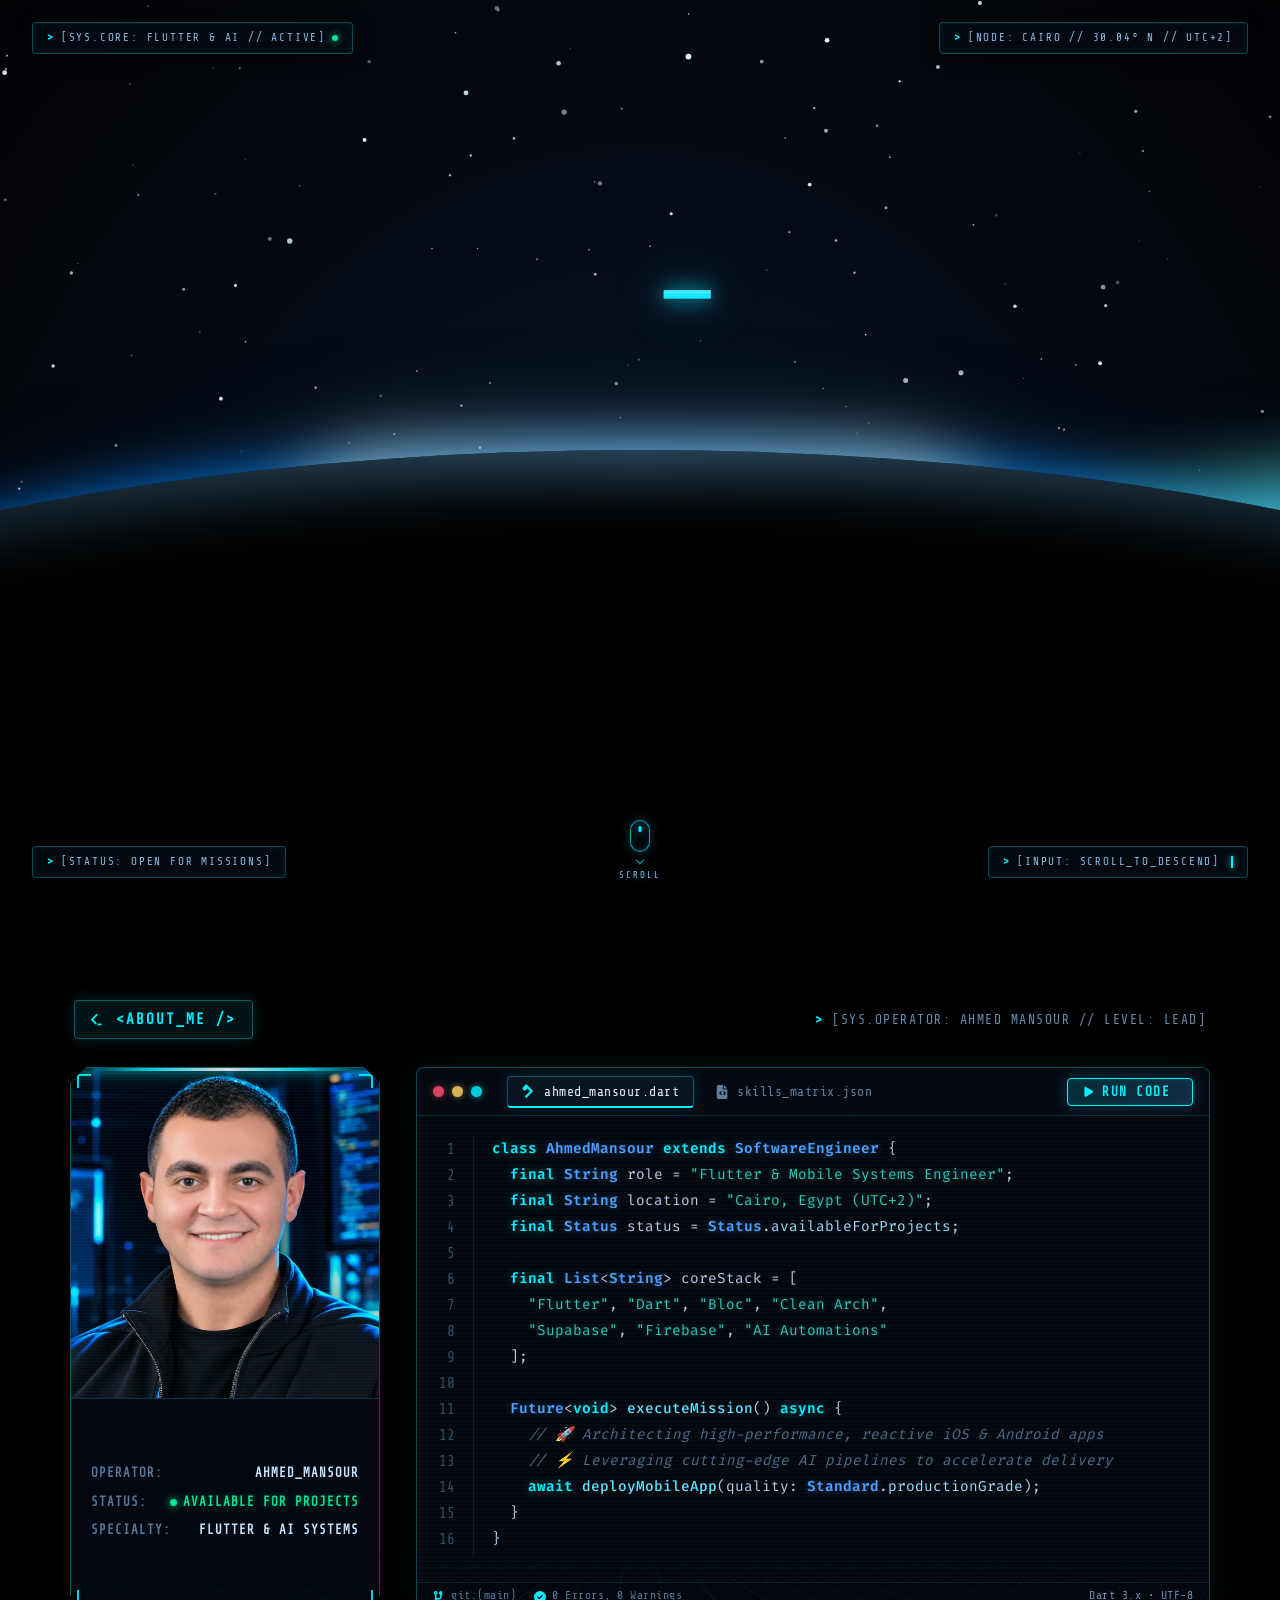
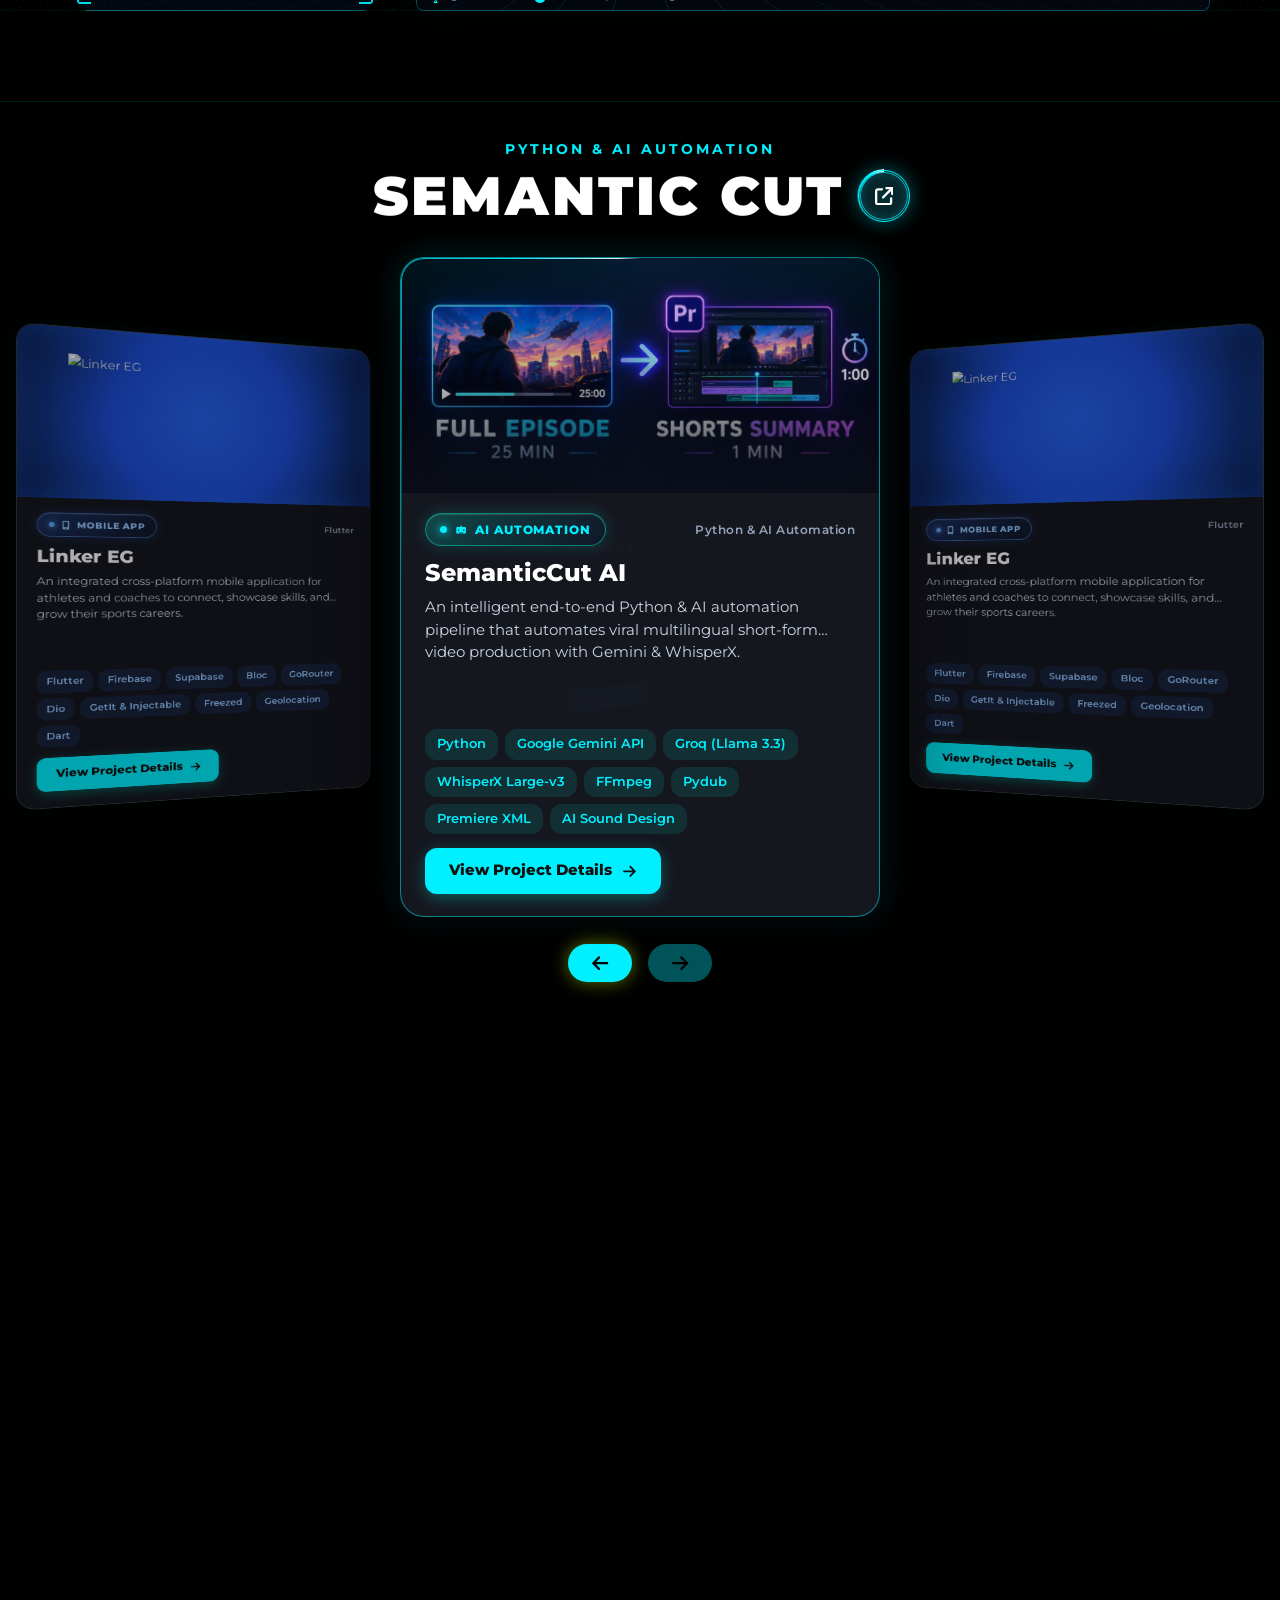
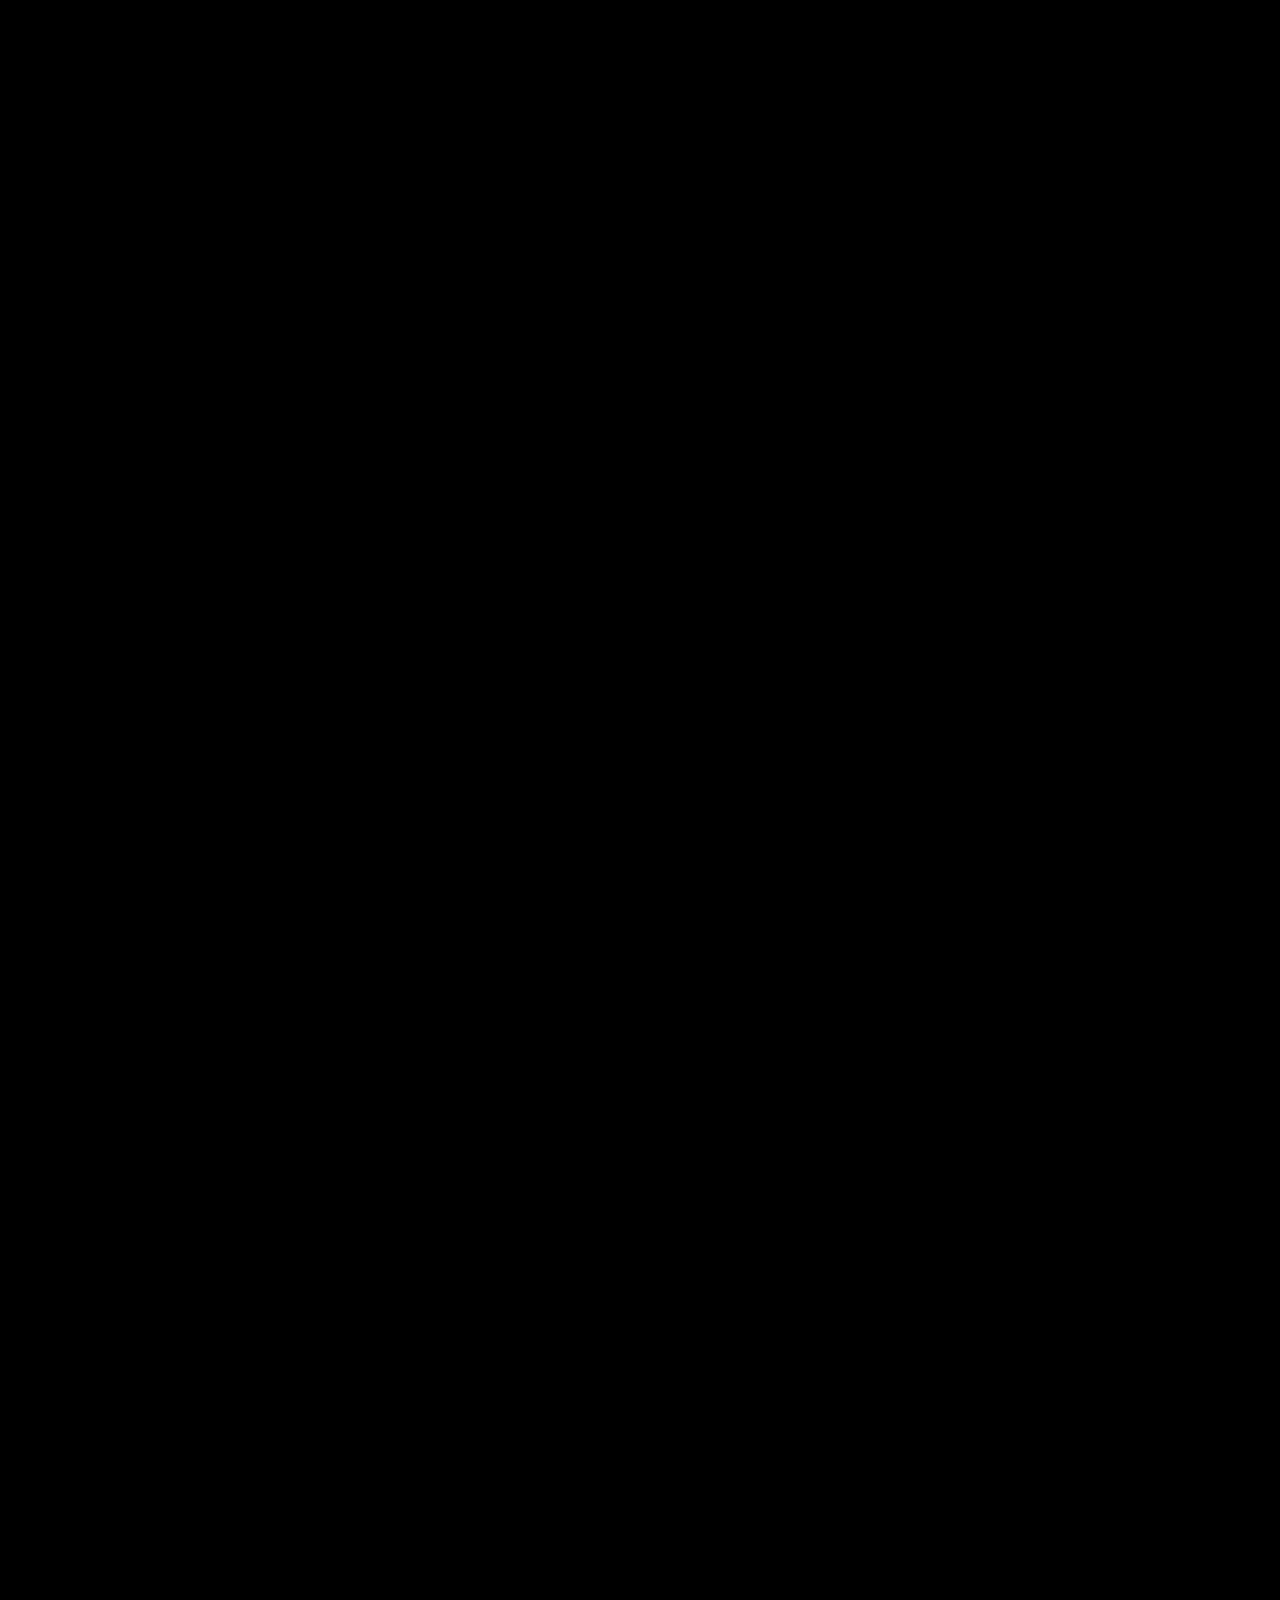
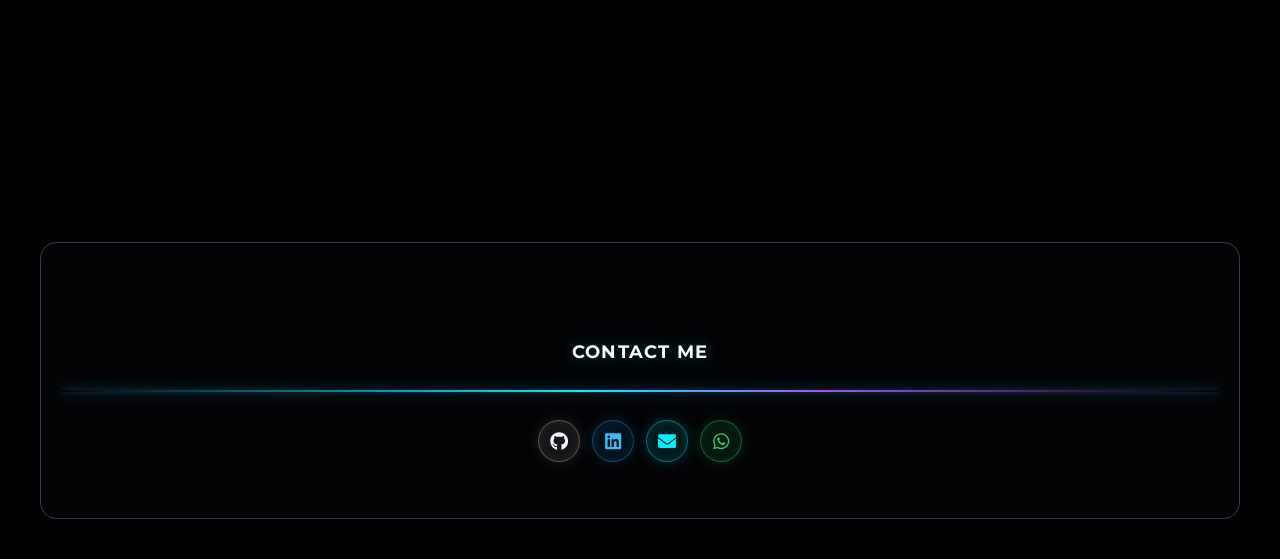
==== index.html @ 7875eb51 "feat: implement 3D cylinder GSAP carousel feature with controllers, use cases, and styles" ====
<!DOCTYPE html>
<html lang="en" dir="ltr">
  <head>
    <meta charset="UTF-8" />
    <meta name="viewport" content="width=device-width, initial-scale=1.0" />
    <title data-i18n-key="indexPage.pageTitle">
      Home | Ahmed Mansour - Flutter Developer Portfolio
    </title>
    <!-- Direct Core & Feature Stylesheets (Eliminates @import FOUC) -->
    <link rel="stylesheet" href="src/core/presentation/styles/variables.css" />
    <link rel="stylesheet" href="src/core/presentation/styles/base.css" />
    <link rel="stylesheet" href="src/core/presentation/components/appbar/appbar.css" />
    <link rel="stylesheet" href="src/core/presentation/components/language-switcher/language-switcher.css" />
    <link rel="stylesheet" href="src/core/presentation/components/footer/footer.css" />
    <link rel="stylesheet" href="src/features/home/presentation/styles/home-header.css" />
    <link rel="stylesheet" href="src/features/home/presentation/styles/carousel.css" />
    <link rel="stylesheet" href="style.css" />

    <link rel="preconnect" href="https://fonts.googleapis.com" />
    <link rel="preconnect" href="https://fonts.gstatic.com" crossorigin />
    <link
      href="https://fonts.googleapis.com/css2?family=Cairo:wght@300;400;600;700&family=Fira+Code:wght@400;600;700&family=Lato:wght@300;400;700&family=Montserrat:wght@300;400;600;700&family=Orbitron:wght@500;700;800;900&family=Share+Tech+Mono&display=swap"
      rel="stylesheet"
    />

    <!-- GSAP & ScrollTrigger -->
    <script src="https://cdnjs.cloudflare.com/ajax/libs/gsap/3.12.5/gsap.min.js" defer></script>
    <script src="https://cdnjs.cloudflare.com/ajax/libs/gsap/3.12.5/ScrollTrigger.min.js" defer></script>

    <!-- Initial Localization Dictionary (Synchronous) -->
    <script src="lang/en.js" id="lang-script"></script>

    <!-- Critical CSS Layout Guards (Prevents FOUC and CLS during initial load) -->
    <style>
      html {
        scroll-behavior: auto !important;
      }
      .cyber-preloader {
        position: fixed;
        inset: 0;
        width: 100vw;
        height: 100vh;
        z-index: 999999;
        background: #020408;
      }
      #home-page .appbar.appbar-hero-hidden {
        transform: translate(-50%, -110px) !important;
        opacity: 0 !important;
        pointer-events: none !important;
      }
      #home-page .header-container {
        max-width: 100% !important;
        width: 100% !important;
        min-height: 100vh !important;
        height: 100vh !important;
        margin: 0 !important;
        padding: 0 !important;
      }
      #home-page #space-hero-stage {
        width: 100% !important;
        min-height: 100vh !important;
        height: 100vh !important;
      }
      #home-page .carousel-section {
        width: 100% !important;
        min-height: calc(100vh + 2400px) !important;
        height: calc(100vh + 2400px) !important;
      }
    </style>
  </head>

  <body id="home-page">
    <!-- Cyberpunk System Boot Preloader -->
    <div id="cyber-preloader" class="cyber-preloader" aria-hidden="true">
      <div class="preloader-content">
        <div class="preloader-header">
          <span class="preloader-tag">&gt; [SYS.BOOT // OPERATOR: AHMED_MANSOUR]</span>
          <span class="preloader-status" id="preloader-status">INITIALIZING</span>
        </div>
        
        <div class="preloader-progress-track">
          <div class="preloader-progress-bar" id="preloader-progress-bar">
            <span class="preloader-progress-glow"></span>
          </div>
        </div>

        <div class="preloader-footer">
          <span class="preloader-log" id="preloader-log">INITIALIZING QUANTUM PROTOCOLS...</span>
          <span class="preloader-counter" id="preloader-counter">000%</span>
        </div>
      </div>
      <div class="preloader-grid-bg"></div>
    </div>

    <!-- Global Sticky App Bar (Starts hidden on Hero) -->
    <header id="appbar-container" class="appbar appbar-hero-hidden">
      <div class="appbar-inner">
        <a href="index.html" class="appbar-brand" title="Home">
          <span class="hud-status-dot" aria-hidden="true"></span>
          <span class="brand-tag">&lt;</span><span class="brand-name">ahmedMansour</span><span class="brand-tag"> /&gt;</span>
        </a>
        <nav class="appbar-nav">
          <a href="#projects-carousel-section" class="appbar-link" data-i18n-key="common.navProjects">Projects</a>
        </nav>
        <div class="appbar-actions">
          <div class="language-switcher">
            <button id="lang-en-btn">English</button>
            <button id="lang-ar-btn">العربية</button>
          </div>
        </div>
      </div>
    </header>

    <div class="header-container" id="space-hero-pin-wrapper">
      <header class="portfolio-header">
        <div class="space-hero-stage" id="space-hero-stage">
          <canvas id="space-stars-canvas"></canvas>
          <div id="horizon">
            <div class="glow"></div>
          </div>
          <div id="earth"></div>

          <!-- Futuristic Spaceship Probe (Flies on scroll across curved horizon) -->
          <div id="space-vessel" class="space-vessel" aria-hidden="true">
            <svg class="spaceship-svg" viewBox="0 0 360 95" fill="none" xmlns="http://www.w3.org/2000/svg">
              <!-- Engine Exhaust Plasma Trail -->
              <defs>
                <linearGradient id="thrusterPlasma" x1="50" y1="47" x2="-90" y2="47" gradientUnits="userSpaceOnUse">
                  <stop stop-color="#00f0ff" stop-opacity="1"/>
                  <stop offset="0.25" stop-color="#0088ff" stop-opacity="0.85"/>
                  <stop offset="0.65" stop-color="#7000ff" stop-opacity="0.45"/>
                  <stop offset="1" stop-color="#000000" stop-opacity="0"/>
                </linearGradient>
                <linearGradient id="hullMetal" x1="40" y1="20" x2="340" y2="70" gradientUnits="userSpaceOnUse">
                  <stop stop-color="#0e1724"/>
                  <stop offset="0.5" stop-color="#182538"/>
                  <stop offset="1" stop-color="#0a1018"/>
                </linearGradient>
                <linearGradient id="wingGradient" x1="120" y1="0" x2="220" y2="95" gradientUnits="userSpaceOnUse">
                  <stop stop-color="#0a121d"/>
                  <stop offset="0.7" stop-color="#142132"/>
                  <stop offset="1" stop-color="#050a10"/>
                </linearGradient>
                <filter id="neonGlow" x="-20%" y="-20%" width="140%" height="140%">
                  <feGaussianBlur stdDeviation="3" result="blur"/>
                  <feComposite in="SourceGraphic" in2="blur" operator="over"/>
                </filter>
              </defs>

              <!-- Dual Plasma Ion Exhaust Beams -->
              <path d="M48 38 L -85 38" stroke="url(#thrusterPlasma)" stroke-width="6" stroke-linecap="round"/>
              <path d="M48 56 L -85 56" stroke="url(#thrusterPlasma)" stroke-width="6" stroke-linecap="round"/>
              <path d="M48 47 L -50 47" stroke="#00f0ff" stroke-width="2.5" stroke-linecap="round" opacity="0.9"/>

              <!-- Upper Swept Wing & Fin -->
              <polygon points="190,32 150,4 100,10 125,35" fill="url(#wingGradient)" stroke="#00d4ff" stroke-width="1.5"/>
              <line x1="150" y1="4" x2="100" y2="10" stroke="#00f0ff" stroke-width="2" filter="url(#neonGlow)"/>
              <circle cx="150" cy="4" r="2.5" fill="#00f0ff"/>

              <!-- Lower Swept Wing & Fin -->
              <polygon points="190,62 150,90 100,84 125,59" fill="url(#wingGradient)" stroke="#00d4ff" stroke-width="1.5"/>
              <line x1="150" y1="90" x2="100" y2="84" stroke="#00f0ff" stroke-width="2" filter="url(#neonGlow)"/>
              <circle cx="150" cy="90" r="2.5" fill="#00f0ff"/>

              <!-- Main Aerodynamic Fuselage -->
              <polygon points="340,47 250,23 90,28 45,36 35,47 45,58 90,66 250,71" fill="url(#hullMetal)" stroke="#4da2ff" stroke-width="2"/>

              <!-- Cyber Armor Facets & Surface Plating -->
              <polygon points="275,47 230,30 160,33 190,47" fill="#1b2a3f" stroke="#00e5ff" stroke-width="1" opacity="0.75"/>
              <polygon points="275,47 230,64 160,61 190,47" fill="#1b2a3f" stroke="#00e5ff" stroke-width="1" opacity="0.75"/>

              <!-- Sleek Cockpit Canopy (Cyan Glass) -->
              <polygon points="295,47 245,36 185,38 215,47 185,56 245,58" fill="#00e5ff" fill-opacity="0.35" stroke="#00f0ff" stroke-width="1.8" filter="url(#neonGlow)"/>
              <line x1="245" y1="36" x2="215" y2="47" stroke="#ffffff" stroke-width="1" opacity="0.8"/>

              <!-- Cyber Tech Panel Neon Gridlines -->
              <line x1="180" y1="47" x2="65" y2="47" stroke="#00f0ff" stroke-width="1.5" stroke-dasharray="6 3"/>
              <line x1="150" y1="37" x2="90" y2="37" stroke="#4da2ff" stroke-width="1" stroke-dasharray="4 2"/>
              <line x1="150" y1="57" x2="90" y2="57" stroke="#4da2ff" stroke-width="1" stroke-dasharray="4 2"/>

              <!-- Twin Heavy Plasma Thruster Nozzles -->
              <rect x="36" y="32" width="14" height="12" rx="2" fill="#0b131e" stroke="#00e5ff" stroke-width="1.5"/>
              <ellipse cx="48" cy="38" rx="4" ry="5.5" fill="#00f0ff"/>
              <rect x="36" y="50" width="14" height="12" rx="2" fill="#0b131e" stroke="#00e5ff" stroke-width="1.5"/>
              <ellipse cx="48" cy="56" rx="4" ry="5.5" fill="#00f0ff"/>
            </svg>
          </div>

          <!-- Cyber Code Cursor Title (Scroll-Scrubbed) -->
          <div id="title" class="gravity-title">
            <div class="console-container" id="console-box">
              <span id="text" class="cyber-console-text"></span>
              <div class="console-underscore" id="console">&#95;</div>
            </div>
          </div>

          <!-- Sequential Scroll-Triggered Subtitle -->
          <div id="subtitle" class="gravity-subtitle">
            <span class="sub-word sub-software">SOFTWARE</span>
            <span class="sub-word sub-engineer">ENGINEER</span>
            <span class="sub-word sub-tag">[ FLUTTER & AI ]</span>
          </div>

          <!-- Futuristic Cyberpunk HUD Telemetry Terminal Modules -->
          <div class="hud-telemetry hud-tl">
            <span class="hud-bracket">&gt;</span> [SYS.CORE: FLUTTER &amp; AI // ACTIVE] <span class="cyber-pulse-dot" title="Core Active"></span>
          </div>
          <div class="hud-telemetry hud-tr">
            <span class="hud-bracket">&gt;</span> [NODE: CAIRO // 30.04° N // UTC+2]
          </div>
          <div class="hud-telemetry hud-bl">
            <span class="hud-bracket">&gt;</span> [STATUS: OPEN FOR MISSIONS]
          </div>
          <div class="hud-telemetry hud-br">
            <span class="hud-bracket">&gt;</span> [INPUT: SCROLL_TO_DESCEND] <span class="cyber-cursor"></span>
          </div>

          <!-- Futuristic Animated Cyber Mouse Scroll Indicator -->
          <div class="cyber-scroll-indicator" id="cyber-scroll-indicator" role="button" aria-label="Scroll to descend">
            <div class="mouse-icon">
              <div class="mouse-wheel"></div>
            </div>
            <div class="scroll-chevrons">
              <span class="chevron-down"></span>
            </div>
            <span class="scroll-text">SCROLL</span>
          </div>
        </div>
      </header>
    </div>

    <!-- 2. Cyberpunk Code IDE & Biometric Hologram Avatar Section -->
    <section class="about-me-section" id="about-section">
      <div class="cyber-about-wrapper">
        <!-- 3D Perspective Retro Grid Floor -->
        <div class="cyber-grid-floor" aria-hidden="true"></div>

        <!-- Section Header HUD -->
        <div class="cyber-section-header">
          <div class="cyber-tag-badge">
            <svg class="app-icon" viewBox="0 0 512 512" fill="currentColor" aria-hidden="true"><path d="M9.4 233.4c-12.5 12.5-12.5 32.8 0 45.3l160 160c12.5 12.5 32.8 12.5 45.3 0s12.5-32.8 0-45.3L77.3 256 214.6 118.6c12.5-12.5 12.5-32.8 0-45.3s-32.8-12.5-45.3 0l-160 160zm352 182.6c0 17.7-14.3 32-32 32H192c-17.7 0-32-14.3-32-32s14.3-32 32-32h137.4c17.7 0 32 14.3 32 32z"/></svg>
            <span>&lt;ABOUT_ME /&gt;</span>
          </div>
          <div class="cyber-header-telemetry">
            <span class="hud-bracket">&gt;</span> [SYS.OPERATOR: AHMED MANSOUR // LEVEL: LEAD]
          </div>
        </div>

        <!-- Main Cyber Dual Grid -->
        <div class="cyber-about-grid">
          
          <!-- 1. Left: Biometric Hologram ID Card -->
          <div class="biometric-card-wrapper">
            <div class="biometric-card">
              <!-- Corner HUD Brackets -->
              <div class="hud-corner hud-corner-tl"></div>
              <div class="hud-corner hud-corner-tr"></div>
              <div class="hud-corner hud-corner-bl"></div>
              <div class="hud-corner hud-corner-br"></div>

              <!-- Animated Laser Scanline Beam -->
              <div class="bio-scanline-beam"></div>

              <!-- 3D Parallax Image Frame -->
              <div class="bio-img-container" id="bio-parallax-container">
                <!-- Layer 1: Background Cyber Station -->
                <img src="assets/images/profile-cyber-bg.webp" alt="Cyber Station Background" class="bio-layer bio-layer-bg" id="bio-layer-bg" />
                <!-- Layer 2: Foreground Person Cutout -->
                <img src="assets/images/profile-cyber-person.webp" alt="Ahmed Mansour - Lead Flutter Engineer" class="bio-layer bio-layer-person" id="bio-layer-person" />
                <div class="bio-grid-overlay"></div>
              </div>

              <!-- Biometric Telemetry Meta Footer -->
              <div class="bio-meta-footer">
                <div class="bio-id-row">
                  <span class="bio-label">OPERATOR:</span>
                  <span class="bio-val">AHMED_MANSOUR</span>
                </div>
                <div class="bio-id-row">
                  <span class="bio-label">STATUS:</span>
                  <span class="bio-val bio-status-active">
                    <span class="bio-pulse-dot"></span> AVAILABLE FOR PROJECTS
                  </span>
                </div>
                <div class="bio-id-row">
                  <span class="bio-label">SPECIALTY:</span>
                  <span class="bio-val">FLUTTER &amp; AI SYSTEMS</span>
                </div>
              </div>
            </div>
          </div>

          <!-- 2. Right: Cyberpunk Code IDE Window -->
          <div class="cyber-ide-container">
            <!-- IDE Window Header -->
            <div class="ide-window-header">
              <div class="ide-dots">
                <span class="dot dot-close" title="Close"></span>
                <span class="dot dot-min" title="Minimize"></span>
                <span class="dot dot-max" title="Maximize"></span>
              </div>

              <!-- File Tabs -->
              <div class="ide-tabs">
                <button class="ide-tab active" data-tab="dart" id="tab-dart" type="button">
                  <svg class="app-icon ide-tab-icon" viewBox="0 0 512 512" fill="currentColor" aria-hidden="true"><path d="M410.5 256.7L254.8 412.4l-57.8-57.8 97.9-97.9-97.9-97.9 57.8-57.8L410.5 256.7zM254.8 101L156.9 3.1 3.1 156.9l97.9 97.9L254.8 101zM156.9 508.9l97.9-97.9-57.8-57.8-97.9 97.9 57.8 57.8z"/></svg>
                  <span>ahmed_mansour.dart</span>
                </button>
                <button class="ide-tab" data-tab="json" id="tab-json" type="button">
                  <svg class="app-icon ide-tab-icon" viewBox="0 0 384 512" fill="currentColor" aria-hidden="true"><path d="M0 64C0 28.7 28.7 0 64 0H224V128c0 17.7 14.3 32 32 32H384V448c0 35.3-28.7 64-64 64H64c-35.3 0-64-28.7-64-64V64zm384 64H256V0L384 128zM175 231c-9.4-9.4-24.6-9.4-33.9 0l-48 48c-9.4 9.4-9.4 24.6 0 33.9l48 48c9.4 9.4 24.6 9.4 33.9 0s9.4-24.6 0-33.9L141.9 296l33.1-33.1c9.4-9.4 9.4-24.6 0-33.9zm66 0c-9.4 9.4-9.4 24.6 0 33.9l33.1 33.1-33.1 33.1c-9.4 9.4-9.4 24.6 0 33.9s24.6 9.4 33.9 0l48-48c9.4-9.4 9.4-24.6 0-33.9l-48-48c-9.4-9.4-24.6-9.4-33.9 0z"/></svg>
                  <span>skills_matrix.json</span>
                </button>
              </div>

              <!-- Run Code Action Button -->
              <div class="ide-actions">
                <button class="ide-run-btn" id="ide-run-btn" type="button" title="Execute Code">
                  <svg class="app-icon" viewBox="0 0 384 512" fill="currentColor" aria-hidden="true"><path d="M73 39c-14.8-9.1-33.4-9.4-48.5-.9S0 62.6 0 80V432c0 17.4 9.4 33.4 24.5 41.9s33.7 8.1 48.5-.9L361 297c14.3-8.7 23-24.2 23-41s-8.7-32.2-23-41L73 39z"/></svg>
                  <span>RUN CODE</span>
                  <span class="run-glow"></span>
                </button>
              </div>
            </div>

            <!-- Code Editor Workspace -->
            <div class="ide-editor-body" id="ide-editor-body">
              <div class="ide-gutter" id="ide-gutter">
                <span>1</span><span>2</span><span>3</span><span>4</span><span>5</span>
                <span>6</span><span>7</span><span>8</span><span>9</span><span>10</span>
                <span>11</span><span>12</span><span>13</span><span>14</span><span>15</span><span>16</span>
              </div>
              <div class="ide-code-scroll">
                <!-- Pre code blocks for Dart & JSON tabs -->
                <pre class="ide-code-content active" id="code-dart"><code><span class="cm-kw">class</span> <span class="cm-cls">AhmedMansour</span> <span class="cm-kw">extends</span> <span class="cm-cls">SoftwareEngineer</span> {
  <span class="cm-kw">final</span> <span class="cm-cls">String</span> role = <span class="cm-str">"Flutter &amp; Mobile Systems Engineer"</span>;
  <span class="cm-kw">final</span> <span class="cm-cls">String</span> location = <span class="cm-str">"Cairo, Egypt (UTC+2)"</span>;
  <span class="cm-kw">final</span> <span class="cm-cls">Status</span> status = <span class="cm-cls">Status</span>.<span class="cm-prop">availableForProjects</span>;

  <span class="cm-kw">final</span> <span class="cm-cls">List</span>&lt;<span class="cm-cls">String</span>&gt; coreStack = [
    <span class="cm-str">"Flutter"</span>, <span class="cm-str">"Dart"</span>, <span class="cm-str">"Bloc"</span>, <span class="cm-str">"Clean Arch"</span>,
    <span class="cm-str">"Supabase"</span>, <span class="cm-str">"Firebase"</span>, <span class="cm-str">"AI Automations"</span>
  ];

  <span class="cm-cls">Future</span>&lt;<span class="cm-kw">void</span>&gt; <span class="cm-fn">executeMission</span>() <span class="cm-kw">async</span> {
    <span class="cm-cmt">// 🚀 Architecting high-performance, reactive iOS &amp; Android apps</span>
    <span class="cm-cmt">// ⚡ Leveraging cutting-edge AI pipelines to accelerate delivery</span>
    <span class="cm-kw">await</span> <span class="cm-fn">deployMobileApp</span>(quality: <span class="cm-cls">Standard</span>.<span class="cm-prop">productionGrade</span>);
  }
}</code></pre>

                <pre class="ide-code-content" id="code-json"><code>{
  <span class="cm-str">"engineer"</span>: <span class="cm-str">"Ahmed Mansour"</span>,
  <span class="cm-str">"role"</span>: <span class="cm-str">"Flutter &amp; Mobile Systems Engineer"</span>,
  <span class="cm-str">"technologies"</span>: {
    <span class="cm-str">"mobile"</span>: [<span class="cm-str">"Flutter"</span>, <span class="cm-str">"Dart SDK"</span>],
    <span class="cm-str">"architecture"</span>: [<span class="cm-str">"Clean Architecture"</span>, <span class="cm-str">"BLoC"</span>, <span class="cm-str">"Repository Pattern"</span>],
    <span class="cm-str">"cloud_backend"</span>: [<span class="cm-str">"Supabase"</span>, <span class="cm-str">"Firebase"</span>, <span class="cm-str">"REST APIs"</span>],
    <span class="cm-str">"ai_workflows"</span>: [<span class="cm-str">"Code Acceleration"</span>, <span class="cm-str">"Automations"</span>]
  },
  <span class="cm-str">"availability"</span>: <span class="cm-str">"Ready for mission deployment"</span>
}</code></pre>
              </div>
            </div>

            <!-- Interactive Terminal Drawer -->
            <div class="ide-terminal-drawer" id="ide-terminal-drawer">
              <div class="terminal-header">
                <div class="term-title">
                  <svg class="app-icon" viewBox="0 0 512 512" fill="currentColor" aria-hidden="true"><path d="M9.4 233.4c-12.5 12.5-12.5 32.8 0 45.3l160 160c12.5 12.5 32.8 12.5 45.3 0s12.5-32.8 0-45.3L77.3 256 214.6 118.6c12.5-12.5 12.5-32.8 0-45.3s-32.8-12.5-45.3 0l-160 160zm352 182.6c0 17.7-14.3 32-32 32H192c-17.7 0-32-14.3-32-32s14.3-32 32-32h137.4c17.7 0 32 14.3 32 32z"/></svg>
                  <span>DEBUG CONSOLE &bull; zsh / flutter</span>
                </div>
                <div class="term-status" id="term-status">[STANDBY]</div>
              </div>
              <div class="terminal-body" id="terminal-output">
                <div class="term-line prompt-line">$ flutter run -d production --profile</div>
                <div class="term-line dim-line">// Click [ ▶ RUN CODE ] to compile Ahmed's profile</div>
              </div>
            </div>

            <!-- IDE Status Bar -->
            <div class="ide-status-bar">
              <div class="status-item"><svg class="app-icon" viewBox="0 0 448 512" fill="currentColor" aria-hidden="true"><path d="M80 104a24 24 0 1 0 0-48 24 24 0 1 0 0 48zm80-24c0 32.8-19.7 61-48 73.3V264c0 17.7 14.3 32 32 32h96c17.7 0 32-14.3 32-32V153.3C243.7 141 224 112.8 224 80c0-44.2 35.8-80 80-80s80 35.8 80 80c0 32.8-19.7 61-48 73.3V264c0 53-43 96-96 96H144c-17.7 0-32 14.3-32 32v24.7c28.3 12.3 48 40.5 48 73.3c0 44.2-35.8 80-80 80s-80-35.8-80-80c0-32.8 19.7-61 48-73.3V153.3C19.7 141 0 112.8 0 80 0 35.8 35.8 0 80 0s80 35.8 80 80zm208 24a24 24 0 1 0 0-48 24 24 0 1 0 0 48zM80 456a24 24 0 1 0 0-48 24 24 0 1 0 0 48z"/></svg> <span>git:(main)</span></div>
              <div class="status-item"><svg class="app-icon" viewBox="0 0 512 512" fill="currentColor" aria-hidden="true"><path d="M256 512A256 256 0 1 0 256 0a256 256 0 1 0 0 512zM369 209L241 337c-9.4 9.4-24.6 9.4-33.9 0l-64-64c-9.4-9.4-9.4-24.6 0-33.9s24.6-9.4 33.9 0l47 47L335 175c9.4-9.4 24.6-9.4 33.9 0s9.4 24.6 0 33.9z"/></svg> <span>0 Errors, 0 Warnings</span></div>
              <div class="status-item status-right"><span id="ide-status-lang">Dart 3.x &bull; UTF-8</span></div>
            </div>
          </div>

        </div>
      </div>
    </section>

    <!-- 3D GSAP Cylinder Carousel Section (Wide 4-Item Ring & Locked Pin Scroll) -->
    <section class="carousel-section" id="projects-carousel-section" carousel="component">
      <div class="carousel-viewport">
        
        <!-- 1. Top Title Zone (Layer on TOP, synchronized with scroll) -->
        <div class="carousel-title-zone">
          <div class="carousel-title-track" id="carousel-title-track">
            <!-- 4 synchronized title items populated via JS -->
          </div>
        </div>

        <!-- 2. Center 3D Stage (Wide Circular Stage) -->
        <div class="carousel-scene">
          <div class="carousel-wrap" carousel="wrap">
            <div class="carousel-cylinder" id="carousel-cylinder">
              <!-- 4 rich card widgets populated via JS -->
            </div>
          </div>
        </div>

        <!-- 3. Lower Controls Zone (Lime-Neon Arrows) -->
        <div class="carousel-controls-zone">
          <button class="carousel-arrow-btn prev-btn" id="carousel-prev" aria-label="Previous Project">
            <svg class="app-icon" viewBox="0 0 448 512" fill="currentColor" aria-hidden="true"><path d="M9.4 233.4c-12.5 12.5-12.5 32.8 0 45.3l160 160c12.5 12.5 32.8 12.5 45.3 0s12.5-32.8 0-45.3L109.2 288 416 288c17.7 0 32-14.3 32-32s-14.3-32-32-32l-306.7 0L214.6 118.6c12.5-12.5 12.5-32.8 0-45.3s-32.8-12.5-45.3 0l-160 160z"/></svg>
          </button>
          <button class="carousel-arrow-btn next-btn" id="carousel-next" aria-label="Next Project">
            <svg class="app-icon" viewBox="0 0 448 512" fill="currentColor" aria-hidden="true"><path d="M438.6 278.6c12.5-12.5 12.5-32.8 0-45.3l-160-160c-12.5-12.5-32.8-12.5-45.3 0s-12.5 32.8 0 45.3L338.8 224 32 224c-17.7 0-32 14.3-32 32s14.3 32 32 32l306.7 0L233.4 393.4c-12.5 12.5-12.5 32.8 0 45.3s32.8 12.5 45.3 0l160-160z"/></svg>
          </button>
        </div>

      </div>
    </section>

    <div class="container footer-container">
      <footer id="footer-container"></footer>
    </div>

    <!-- Feature-First Clean Architecture Scripts -->
    <script src="assets/icons/icons.js"></script>
    <!-- 1. Core Layer -->
    <script src="src/core/domain/usecases/localization.usecase.js"></script>
    <script src="src/core/data/datasources/storage.datasource.js"></script>
    <script src="src/core/data/datasources/language.datasource.js"></script>
    <script src="src/core/data/repositories/language.repository.js"></script>
    <script src="src/core/presentation/components/language-switcher/language-switcher.component.js"></script>
    <script src="src/core/presentation/components/appbar/appbar.component.js"></script>
    <script src="src/core/presentation/components/footer/footer.component.js"></script>

    <!-- 2. Home Feature -->
    <script src="src/features/home/presentation/components/space-hero/space-hero.component.js"></script>
    <script src="src/features/home/domain/models/project.model.js"></script>
    <script src="src/features/home/domain/usecases/carousel-geometry.usecase.js"></script>
    <script src="src/features/home/presentation/controllers/carousel.controller.js"></script>
    <script src="src/features/home/presentation/controllers/home.controller.js"></script>

    <script>
      // Initialize Home Page via Feature-First Controller
      document.addEventListener("DOMContentLoaded", () => {
        window.Portfolio.presentation.controllers.HomeController.init();
      });

      // Recalibrate GSAP ScrollTriggers on Back-Forward navigation / BFCache restore
      window.addEventListener("pageshow", (event) => {
        if (
          window.Portfolio &&
          window.Portfolio.presentation &&
          window.Portfolio.presentation.controllers &&
          window.Portfolio.presentation.controllers.HomeController &&
          typeof window.Portfolio.presentation.controllers.HomeController.handlePageShow === "function"
        ) {
          window.Portfolio.presentation.controllers.HomeController.handlePageShow(event);
        }
      });
    </script>
  </body>
</html>
---- src/core/presentation/styles/variables.css ----
/* ========================================================
   GLOBAL VARIABLES & DESIGN TOKENS
   src/core/presentation/styles/variables.css
   Feature-First Clean Architecture Theme System
   ======================================================== */

:root {
  /* ======================================================
     1. COLOR SCALES (Base Palettes)
     ====================================================== */

  /* Woodsmoke Scale (Dark Background & Base Tones) */
  --woodsmoke-50: #f6f6f9;
  --woodsmoke-100: #ececf2;
  --woodsmoke-200: #d4d5e3;
  --woodsmoke-300: #afb1ca;
  --woodsmoke-400: #8387ad;
  --woodsmoke-500: #636794;
  --woodsmoke-600: #4f527a;
  --woodsmoke-700: #414363;
  --woodsmoke-800: #383954;
  --woodsmoke-900: #323348;
  --woodsmoke-950: #07070a; /* Main Deep Black Body */

  /* Vulcan Scale (Card Surfaces & Elevation Layers) */
  --vulcan-50: #f5f6fa;
  --vulcan-100: #ebecf3;
  --vulcan-200: #d2d5e5;
  --vulcan-300: #abb1ce;
  --vulcan-400: #7e88b2;
  --vulcan-500: #5e6999;
  --vulcan-600: #4a527f;
  --vulcan-700: #3d4367;
  --vulcan-800: #353a57; /* Borders & Dividers */
  --vulcan-900: #30334a; /* Card Hover / Elevated Surface */
  --vulcan-950: #12131c; /* Main Card Surface */

  /* Cyan / Aqua Scale (Primary Cyberpunk Accent) */
  --cyan-50: #eaffff;
  --cyan-100: #cbfeff;
  --cyan-200: #9efcff;
  --cyan-300: #5bf8ff; /* Soft Cyan Glow */
  --cyan-400: #00f0ff; /* Electric Neon Cyan - Primary Accent */
  --cyan-500: #00d4e5; /* Primary Hover State */
  --cyan-600: #00a9c0;
  --cyan-700: #03859b;
  --cyan-800: #0d6a7d;
  --cyan-900: #105769;
  --cyan-950: #033a49;

  /* Amethyst / Violet Scale (Secondary Cyberpunk Accent) */
  --amethyst-50: #faf5ff;
  --amethyst-100: #f3e8ff;
  --amethyst-200: #e9d5ff;
  --amethyst-300: #d8b4fe;
  --amethyst-400: #c084fc; /* Violet Glow */
  --amethyst-500: #a855f7; /* Neon Violet - Secondary Accent */
  --amethyst-600: #9333ea; /* Secondary Hover State */
  --amethyst-700: #7e22ce;
  --amethyst-800: #6b21a8;
  --amethyst-900: #581c87;
  --amethyst-950: #3b0764;

  /* ======================================================
     2. SEMANTIC THEME TOKENS (Equivalent to Flutter ThemeData)
     ====================================================== */

  /* Backgrounds & Surfaces */
  --bg-body: var(--woodsmoke-950);
  --bg-container: #030305;
  --bg-card: var(--vulcan-950);
  --bg-card-alt: var(--vulcan-900);
  --bg-surface: var(--vulcan-950);

  /* Primary & Secondary Accents */
  --color-primary: var(--cyan-400);
  --color-primary-hover: var(--cyan-500);
  --color-secondary: var(--amethyst-500);
  --color-secondary-hover: var(--amethyst-600);

  /* Legacy & Cross-Feature Aliases (Full Backward-Compatibility) */
  --accent-teal: var(--cyan-400);
  --accent-teal-hover: var(--cyan-500);
  --accent-purple: var(--amethyst-500);
  --accent-blue: var(--cyan-600);
  --accent-blue-light: var(--cyan-300);
  --accent-neon: var(--cyan-400);
  --accent-red: #ef4444;

  /* Text Hierarchy */
  --text-primary: #ffffff;
  --text-secondary: var(--woodsmoke-100);
  --text-muted: var(--woodsmoke-300);
  --text-subtle: var(--woodsmoke-400);
  --text-dim: var(--woodsmoke-500);

  /* Borders & Shadows */
  --border-color: var(--vulcan-800);
  --border-subtle: rgba(255, 255, 255, 0.12);
  --shadow-main: 0 8px 30px rgba(0, 0, 0, 0.7);
  --shadow-neon-cyan: 0 0 20px rgba(0, 240, 255, 0.4);
  --shadow-neon-purple: 0 0 20px rgba(168, 85, 247, 0.4);

  /* ======================================================
     3. SPACING TOKENS (Equivalent to Gap / EdgeInsets in Flutter)
     ====================================================== */
  --space-3xs: 2px;
  --space-2xs: 4px;
  --space-xs: 8px;
  --space-sm: 12px;
  --space-md: 16px;
  --space-lg: 24px;
  --space-xl: 32px;
  --space-2xl: 48px;
  --space-3xl: 64px;

  /* ======================================================
     4. RADIUS TOKENS (Border Radius)
     ====================================================== */
  --radius-xs: 4px;
  --radius-sm: 8px;
  --radius-md: 12px;
  --radius-lg: 16px;
  --radius-xl: 24px;
  --radius-full: 9999px;

  /* ======================================================
     5. TYPOGRAPHY & TRANSITIONS
     ====================================================== */
  --font-primary: "Montserrat", sans-serif;
  --font-arabic: "Cairo", sans-serif;

  --transition-fast: 0.2s ease;
  --transition-normal: 0.3s ease;
  --transition-smooth: 0.4s cubic-bezier(0.25, 0.8, 0.25, 1);
}
---- src/core/presentation/styles/base.css ----
/* ========================================================
   BASE RESETS, GLOBAL LAYOUT & TYPOGRAPHY
   src/presentation/common/styles/base.css
   ======================================================== */

* {
  box-sizing: border-box;
  margin: 0;
  padding: 0;
}

html {
  scroll-behavior: auto;
}

html,
body {
  overflow-x: clip;
}

body {
  background-color: var(--bg-body, #121212);
  color: var(--text-secondary, #e0e0e0);
  font-family: "Montserrat", "Cairo", sans-serif;
  line-height: 1.6;
}

.container {
  max-width: 1200px;
  margin: 40px auto;
  padding: 20px;
  background-color: var(--bg-container);
  border: 1px solid var(--border-color);
  border-radius: var(--radius-lg);
  box-shadow: var(--shadow-main);
}

/* ======== General Link Styles ======== */
a {
  color: var(--color-primary);
  text-decoration: none;
}

a:hover {
  color: var(--color-primary-hover);
}

/* Prevent underline on all text inside project-card on hover */
.project-card:hover,
.project-card:hover * {
  text-decoration: none !important;
}

/* ======== Universal Back to Home Link ======== */
.back-to-home-link {
  text-align: center;
  display: block;
  margin-top: 60px;
  padding: 12px 25px;
  background-color: var(--color-primary);
  color: var(--woodsmoke-950) !important;
  border-radius: var(--radius-sm);
  max-width: 200px;
  margin-left: auto;
  margin-right: auto;
  font-weight: 700;
  transition: background-color 0.3s ease, box-shadow 0.3s ease, transform 0.2s ease;
}

.back-to-home-link:hover {
  background-color: var(--color-primary-hover);
  text-decoration: none;
  transform: translateY(-2px);
  box-shadow: var(--shadow-neon-cyan);
}

/* ======== Standalone SVG Icon Utilities ======== */
.app-icon {
  display: inline-block;
  width: 1em;
  height: 1em;
  vertical-align: -0.125em;
  fill: currentColor;
}

@keyframes icon-spin {
  0% {
    transform: rotate(0deg);
  }
  100% {
    transform: rotate(360deg);
  }
}

.icon-spin {
  animation: icon-spin 1.5s linear infinite;
  display: inline-block;
}
---- src/core/presentation/components/appbar/appbar.css ----
/* ========================================================
   APP BAR (NAVBAR) COMPONENT STYLES
   src/core/presentation/components/appbar/appbar.css
   Modern Cyberpunk Glassmorphic Floating Capsule
   ======================================================== */

.appbar {
  position: fixed;
  top: 16px;
  left: 50%;
  transform: translateX(-50%);
  width: min(94%, 960px);
  z-index: 1000;
  border-radius: var(--radius-full);
  background: rgba(14, 16, 24, 0.78);
  backdrop-filter: blur(20px);
  -webkit-backdrop-filter: blur(20px);
  border: 1px solid var(--border-color);
  box-shadow: 0 16px 40px rgba(0, 0, 0, 0.75), 0 0 25px rgba(0, 240, 255, 0.06);
  transition: opacity 0.4s cubic-bezier(0.2, 0.8, 0.2, 1),
              transform 0.4s cubic-bezier(0.2, 0.8, 0.2, 1),
              border-color 0.3s ease,
              box-shadow 0.3s ease;
  overflow: hidden;
}

/* Initial hidden state for hero section (prevents FOUC layout shift) */
.appbar.appbar-hero-hidden {
  transform: translate(-50%, -110px) !important;
  opacity: 0 !important;
  pointer-events: none !important;
}

/* 1. Cyberpunk Energy Border-Beam (Flowing Laser Glow) */
.appbar::before {
  content: "";
  position: absolute;
  inset: -1px;
  border-radius: inherit;
  padding: 1.5px;
  background: linear-gradient(
    90deg,
    transparent 0%,
    transparent 20%,
    var(--color-primary) 45%,
    var(--color-secondary) 65%,
    transparent 85%,
    transparent 100%
  );
  background-size: 200% 100%;
  -webkit-mask: linear-gradient(#fff 0 0) content-box, linear-gradient(#fff 0 0);
  -webkit-mask-composite: xor;
  mask-composite: exclude;
  pointer-events: none;
  animation: cyberBeamFlow 6s linear infinite;
  opacity: 0.85;
}

@keyframes cyberBeamFlow {
  0% {
    background-position: 200% 0;
  }
  100% {
    background-position: -200% 0;
  }
}

/* Smart Auto-Hide State for Carousel Immersion */
.appbar.appbar-hidden {
  opacity: 0;
  transform: translate(-50%, -35px);
  pointer-events: none;
}

.appbar-inner {
  position: relative;
  z-index: 2;
  padding: 8px 20px;
  display: flex;
  align-items: center;
  justify-content: space-between;
  gap: 16px;
  box-sizing: border-box;
}

/* 2. Interactive 3D Perspective Tilt on Brand Logo */
.appbar-brand {
  display: inline-flex;
  align-items: center;
  gap: 8px;
  font-size: 1.12rem;
  font-weight: 800;
  font-family: "Montserrat", "Cairo", sans-serif;
  color: #ffffff !important;
  text-decoration: none !important;
  letter-spacing: -0.2px;
  perspective: 600px;
  transform-style: preserve-3d;
  transition: transform 0.35s cubic-bezier(0.2, 0.8, 0.2, 1);
  white-space: nowrap;
  cursor: pointer;
}

.appbar-brand:hover {
  transform: perspective(600px) rotateX(10deg) rotateY(-8deg) translateZ(8px);
}

.appbar-brand .brand-name {
  color: #ffffff;
  transition: text-shadow 0.3s ease, color 0.3s ease;
}

.appbar-brand:hover .brand-name {
  text-shadow: 0 0 12px rgba(0, 240, 255, 0.7), 0 0 24px rgba(168, 85, 247, 0.4);
}

.appbar-brand .brand-tag {
  color: var(--color-primary);
  font-weight: 900;
  font-family: monospace;
  font-size: 1.25rem;
  text-shadow: 0 0 10px rgba(0, 240, 255, 0.5);
  transition: transform 0.3s ease;
}

.appbar-brand:hover .brand-tag {
  transform: scale(1.15);
}

/* 3. Cyber HUD Status Indicator (Radar Pulsing Dot) */
.hud-status-dot {
  width: 8px;
  height: 8px;
  border-radius: 50%;
  background: var(--color-primary);
  box-shadow: 0 0 8px var(--color-primary), 0 0 16px var(--color-primary);
  position: relative;
  display: inline-block;
  flex-shrink: 0;
}

.hud-status-dot::after {
  content: "";
  position: absolute;
  inset: -3px;
  border-radius: 50%;
  border: 1.5px solid var(--color-primary);
  opacity: 0.8;
  animation: hudRadarPulse 2.2s cubic-bezier(0.2, 0.8, 0.2, 1) infinite;
}

@keyframes hudRadarPulse {
  0% {
    transform: scale(0.6);
    opacity: 1;
  }
  100% {
    transform: scale(2.4);
    opacity: 0;
  }
}

/* Center Navigation Link */
.appbar-nav {
  display: flex;
  align-items: center;
  gap: 16px;
  list-style: none;
  margin: 0;
  padding: 0;
}

.appbar-link {
  color: var(--text-secondary) !important;
  text-decoration: none !important;
  font-size: 0.92rem;
  font-weight: 600;
  font-family: "Montserrat", "Cairo", sans-serif;
  padding: 6px 16px;
  border-radius: var(--radius-full);
  transition: all 0.25s ease;
  position: relative;
}

.appbar-link:hover {
  color: var(--color-primary) !important;
  background: rgba(0, 240, 255, 0.1);
  box-shadow: 0 0 12px rgba(0, 240, 255, 0.2);
}

.appbar-link.active {
  color: var(--color-primary) !important;
  background: var(--vulcan-900);
  border: 1px solid var(--border-color);
}

/* Right Actions (Language Switcher) */
.appbar-actions {
  display: flex;
  align-items: center;
}

/* Adjustments for project pages top spacing */
body#project1-page,
body#semanticcut-page {
  padding-top: 24px;
}

/* Responsive Mobile Adjustments */
@media (max-width: 768px) {
  .appbar {
    top: 10px;
    width: 95%;
  }

  .appbar-inner {
    padding: 6px 14px;
    gap: 8px;
  }

  .appbar-brand {
    font-size: 0.95rem;
  }

  .appbar-link {
    font-size: 0.82rem;
    padding: 4px 10px;
  }
}

@media (max-width: 440px) {
  .appbar-brand .brand-name {
    display: none;
  }
}
---- src/core/presentation/components/language-switcher/language-switcher.css ----
/* ========================================================
   LANGUAGE SWITCHER COMPONENT STYLES
   src/core/presentation/components/language-switcher/language-switcher.css
   Universal Glassmorphic Widget
   ======================================================== */

.language-switcher {
  display: inline-flex;
  align-items: center;
  gap: 4px;
  background: rgba(18, 19, 28, 0.82);
  backdrop-filter: blur(14px);
  -webkit-backdrop-filter: blur(14px);
  padding: 4px 6px;
  border-radius: var(--radius-full);
  border: 1px solid var(--border-color);
  box-shadow: 0 4px 15px rgba(0, 0, 0, 0.4);
  z-index: 10;
  transition: border-color 0.3s ease, box-shadow 0.3s ease;
}

.language-switcher:hover {
  border-color: rgba(0, 240, 255, 0.35);
  box-shadow: 0 4px 20px rgba(0, 0, 0, 0.5), 0 0 10px rgba(0, 240, 255, 0.15);
}

.language-switcher button {
  background: transparent;
  color: var(--text-muted);
  border: 1px solid transparent;
  padding: 5px 14px;
  margin: 0;
  border-radius: var(--radius-full);
  cursor: pointer;
  font-family: "Montserrat", "Cairo", sans-serif;
  font-size: 0.84rem;
  font-weight: 700;
  letter-spacing: 0.3px;
  transition: all 0.25s cubic-bezier(0.2, 0.8, 0.2, 1);
  display: inline-flex;
  align-items: center;
  justify-content: center;
  line-height: 1.2;
}

.language-switcher button:hover {
  color: #ffffff;
  background: rgba(255, 255, 255, 0.06);
}

/* Active State */
.language-switcher button.active {
  border: 1px solid var(--color-primary);
  background: var(--vulcan-900);
  color: var(--color-primary);
  box-shadow: 0 0 12px rgba(0, 240, 255, 0.28);
}

@media (max-width: 600px) {
  .language-switcher {
    padding: 3px 5px;
  }
  .language-switcher button {
    padding: 4px 10px;
    font-size: 0.78rem;
  }
}
---- src/core/presentation/components/footer/footer.css ----
/* ========================================================
   FOOTER COMPONENT STYLES
   src/presentation/common/components/footer/footer.css
   ======================================================== */

footer {
  text-align: center;
  margin-top: 50px;
  padding: 24px 0 36px;
  border-top: none;
  font-size: 0.9em;
  color: var(--text-dim);
}

footer p {
  margin: 0;
  line-height: 1.8;
}

.footer-contact-container {
  display: flex;
  flex-direction: column;
  align-items: center;
  width: 100%;
}

.footer-contact-header {
  margin-bottom: 24px;
}

.footer-contact-header .contact-label {
  font-weight: 700;
  color: var(--text-primary, #ffffff);
  font-size: 1.15rem;
  letter-spacing: 1.2px;
  text-transform: uppercase;
  font-family: "Montserrat", "Cairo", sans-serif;
  text-shadow: 0 0 16px rgba(0, 240, 255, 0.35);
}

/* Cyberpunk Neon Laser Divider (Same length as footer container) */
.footer-neon-divider {
  width: 100%;
  height: 1.5px;
  margin: 0 0 28px 0;
  background: linear-gradient(
    90deg,
    transparent 0%,
    rgba(0, 240, 255, 0.3) 12%,
    var(--color-primary, #00f0ff) 45%,
    var(--color-secondary, #a855f7) 65%,
    rgba(168, 85, 247, 0.3) 88%,
    transparent 100%
  );
  box-shadow: 0 0 14px rgba(0, 240, 255, 0.5), 0 0 5px rgba(168, 85, 247, 0.3);
  border: none;
}

.footer-social-icons {
  display: inline-flex;
  align-items: center;
  gap: 12px;
}

.footer-contact-btn {
  width: 42px;
  height: 42px;
  border-radius: 50%;
  display: inline-flex;
  align-items: center;
  justify-content: center;
  font-size: 1.15rem;
  text-decoration: none;
  cursor: pointer;
  transition: transform 0.28s cubic-bezier(0.34, 1.56, 0.64, 1),
              background 0.25s ease,
              border-color 0.25s ease,
              box-shadow 0.25s ease,
              color 0.25s ease;
  vertical-align: middle;
}

/* 1. GitHub Button */
.footer-contact-btn.github-btn {
  background: rgba(255, 255, 255, 0.08);
  border: 1.5px solid rgba(255, 255, 255, 0.28);
  color: #f1f5f9;
  box-shadow: 0 0 14px rgba(255, 255, 255, 0.12), inset 0 0 8px rgba(255, 255, 255, 0.06);
}

.footer-contact-btn.github-btn:hover {
  background: #ffffff;
  color: #07070a;
  border-color: #ffffff;
  transform: translateY(-3px) scale(1.12);
  box-shadow: 0 0 25px rgba(255, 255, 255, 0.85), inset 0 0 10px rgba(255, 255, 255, 0.35);
}

/* 2. LinkedIn Button */
.footer-contact-btn.linkedin-btn {
  background: rgba(14, 165, 233, 0.1);
  border: 1.5px solid rgba(14, 165, 233, 0.42);
  color: #38bdf8;
  box-shadow: 0 0 14px rgba(14, 165, 233, 0.18), inset 0 0 8px rgba(14, 165, 233, 0.08);
}

.footer-contact-btn.linkedin-btn:hover {
  background: #0ea5e9;
  color: #07070a;
  border-color: #ffffff;
  transform: translateY(-3px) scale(1.12);
  box-shadow: 0 0 25px rgba(14, 165, 233, 0.85), inset 0 0 10px rgba(255, 255, 255, 0.35);
}

/* 3. Gmail Icon Button */
.footer-contact-btn.email-btn {
  background: rgba(0, 240, 255, 0.1);
  border: 1.5px solid rgba(0, 240, 255, 0.42);
  color: var(--color-primary, #00f0ff);
  box-shadow: 0 0 14px rgba(0, 240, 255, 0.2), inset 0 0 8px rgba(0, 240, 255, 0.08);
}

.footer-contact-btn.email-btn:hover {
  background: var(--color-primary, #00f0ff);
  color: #07070a;
  border-color: #ffffff;
  transform: translateY(-3px) scale(1.12);
  box-shadow: 0 0 25px rgba(0, 240, 255, 0.85), inset 0 0 10px rgba(255, 255, 255, 0.35);
}

/* 4. WhatsApp Button */
.footer-contact-btn.whatsapp-btn {
  background: rgba(37, 211, 102, 0.1);
  border: 1.5px solid rgba(37, 211, 102, 0.42);
  color: #25d366;
  box-shadow: 0 0 14px rgba(37, 211, 102, 0.18), inset 0 0 8px rgba(37, 211, 102, 0.08);
}

.footer-contact-btn.whatsapp-btn:hover {
  background: #25d366;
  color: #07070a;
  border-color: #ffffff;
  transform: translateY(-3px) scale(1.12);
  box-shadow: 0 0 25px rgba(37, 211, 102, 0.85), inset 0 0 10px rgba(255, 255, 255, 0.35);
}

footer a {
  color: var(--accent-teal, #03dac6);
  transition: color 0.2s ease;
}

footer a:hover {
  color: var(--accent-teal-hover, #03e6b7);
}
---- src/features/home/presentation/styles/home-header.css ----
/* ========================================================
   CYBERPUNK SYSTEM BOOT PRELOADER
   ======================================================== */
.cyber-preloader {
  position: fixed;
  inset: 0;
  width: 100vw;
  height: 100vh;
  background: #020408;
  z-index: 999999;
  display: flex;
  align-items: center;
  justify-content: center;
  pointer-events: auto;
  overflow: hidden;
}

/* Subtle Sci-Fi Grid Background */
.preloader-grid-bg {
  position: absolute;
  inset: 0;
  background-image:
    linear-gradient(90deg, rgba(0, 240, 255, 0.035) 1px, transparent 1px),
    linear-gradient(0deg, rgba(0, 240, 255, 0.035) 1px, transparent 1px);
  background-size: 40px 40px;
  background-position: center center;
  mask-image: radial-gradient(circle at 50% 50%, rgba(0, 0, 0, 1) 40%, transparent 80%);
  -webkit-mask-image: radial-gradient(circle at 50% 50%, rgba(0, 0, 0, 1) 40%, transparent 80%);
  pointer-events: none;
}

.preloader-content {
  position: relative;
  z-index: 2;
  width: min(460px, 88vw);
  display: flex;
  flex-direction: column;
  gap: 14px;
  padding: 24px;
  background: rgba(6, 12, 22, 0.78);
  border: 1px solid rgba(0, 240, 255, 0.25);
  border-radius: 6px;
  box-shadow: 0 0 40px rgba(0, 0, 0, 0.95), 0 0 30px rgba(0, 240, 255, 0.12);
  backdrop-filter: blur(12px);
  -webkit-backdrop-filter: blur(12px);
}

.preloader-header {
  display: flex;
  justify-content: space-between;
  align-items: center;
  font-family: 'Share Tech Mono', 'Orbitron', monospace;
  font-size: clamp(0.72rem, 1.8vw, 0.82rem);
  letter-spacing: 1.5px;
}

.preloader-tag {
  color: #00f0ff;
  font-weight: 700;
  text-shadow: 0 0 8px rgba(0, 240, 255, 0.5);
}

.preloader-status {
  color: #ffd166;
  font-weight: 600;
  font-size: 0.75rem;
  letter-spacing: 1px;
  animation: preloaderPulse 1.2s ease-in-out infinite;
}

@keyframes preloaderPulse {
  0%, 100% { opacity: 0.6; }
  50% { opacity: 1; text-shadow: 0 0 8px #ffd166; }
}

/* Neon Progress Bar Track */
.preloader-progress-track {
  width: 100%;
  height: 5px;
  background: rgba(0, 240, 255, 0.1);
  border: 1px solid rgba(0, 240, 255, 0.2);
  border-radius: 3px;
  position: relative;
  overflow: hidden;
  box-shadow: inset 0 0 8px rgba(0, 0, 0, 0.8);
}

.preloader-progress-bar {
  height: 100%;
  width: 0%;
  background: linear-gradient(90deg, #0088ff 0%, #00f0ff 70%, #ffffff 100%);
  box-shadow: 0 0 12px #00f0ff, 0 0 24px rgba(0, 240, 255, 0.8);
  border-radius: 3px;
  position: relative;
  transition: width 0.08s ease-out;
}

.preloader-progress-glow {
  position: absolute;
  right: 0;
  top: -2px;
  width: 10px;
  height: 9px;
  background: #ffffff;
  border-radius: 50%;
  box-shadow: 0 0 14px #00f0ff, 0 0 20px #ffffff;
}

.preloader-footer {
  display: flex;
  justify-content: space-between;
  align-items: center;
  font-family: 'Share Tech Mono', monospace;
  font-size: 0.78rem;
  letter-spacing: 1px;
}

.preloader-log {
  color: #719ec2;
  font-size: 0.74rem;
  white-space: nowrap;
  overflow: hidden;
  text-overflow: ellipsis;
  max-width: 78%;
}

.preloader-counter {
  color: #00f0ff;
  font-weight: 700;
  font-family: 'Orbitron', monospace;
  font-size: 0.82rem;
  text-shadow: 0 0 8px rgba(0, 240, 255, 0.6);
}

/* ========================================================
   AUTHENTIC GRAVITY HERO - 1:1 CODEPEN REPRODUCTION
   Original by Saransh Sinha (@saran5h)
   ======================================================== */

#space-hero-stage {
  position: relative;
  width: 100%;
  min-height: 100vh;
  height: 100vh;
  overflow: hidden;
  font-family: 'Lato', sans-serif;
  color: #FFF;
  background: radial-gradient(ellipse at 50% 85%, #0e2038 0%, #07101d 35%, #04070e 70%, #010204 100%);
}

#space-stars-canvas {
  position: absolute;
  top: 0;
  left: 0;
  width: 100%;
  height: 100%;
  pointer-events: none;
  z-index: 1;
}

#horizon {
  position: absolute;
  width: 160%;
  height: 70%;
  border-radius: 100% / 100%;
  background: #0088ff;
  -webkit-filter: blur(28px);
  filter: blur(28px);
  left: 50%;
  bottom: -20%;
  margin-left: -80%;
  pointer-events: none;
  z-index: 2;
}

#horizon:before {
  content: " ";
  position: absolute;
  width: 81.25%;
  height: 70%;
  border-radius: 100% / 100%;
  background: #5bf8ff;
  -webkit-filter: blur(24px);
  filter: blur(24px);
  opacity: 0.72;
  margin-left: 9.375%;
}

#horizon:after {
  content: " ";
  position: absolute;
  width: 34%;
  height: 20%;
  border-radius: 650px / 350px;
  background: #cbf9ff;
  -webkit-filter: blur(20px);
  filter: blur(20px);
  opacity: 0.7;
  left: 50%;
  transform: translateX(-50%);
  margin-left: 0;
}

#horizon .glow {
  position: absolute;
  width: 100%;
  height: 100%;
  border-radius: 100% / 100%;
  background: radial-gradient(ellipse at 50% 50%, rgba(15, 72, 143, 0.85) 0%, rgba(15, 72, 143, 0) 70%);
  -webkit-filter: blur(40px);
  filter: blur(40px);
  opacity: 0.85;
  top: -10%;
}

#earth {
  position: absolute;
  width: 200%;
  height: 100%;
  background: #000000;
  border-radius: 100% / 100%;
  left: 50%;
  bottom: -50%;
  margin-left: -100%;
  pointer-events: none;
  z-index: 3;
}

#earth:before {
  content: " ";
  position: absolute;
  top: 0;
  left: 0;
  width: 100%;
  height: 100%;
  border-radius: 100% / 100%;
  box-shadow: inset 0px 0px 62px 20px rgba(60, 105, 138, 0.85);
}

#earth:after {
  background: linear-gradient(to right, rgba(0,0,0,1) 0%, rgba(0,0,0,0) 50%, rgba(0,0,0,1) 100%);
  content: " ";
  position: absolute;
  top: 0;
  left: 0;
  width: 100%;
  height: 100%;
  border-radius: 100% / 100%;
}

/* --------------------------------------------------------
   3. Spaceship Probe & Cyber HUD Telemetry
   -------------------------------------------------------- */
.space-vessel {
  position: absolute;
  top: 42%;
  left: 0;
  width: 380px;
  height: 110px;
  pointer-events: none;
  z-index: 8;
  opacity: 0;
  visibility: hidden;
  transform: translate(-450px, 180px) rotate(16deg);
  will-change: transform, opacity;
  filter: drop-shadow(0 0 32px rgba(0, 229, 255, 0.85)) drop-shadow(0 0 10px rgba(0, 140, 255, 0.6));
}

.spaceship-svg {
  width: 100%;
  height: 100%;
  overflow: visible;
}

.hud-telemetry {
  position: absolute;
  font-family: 'Share Tech Mono', 'Courier New', Courier, monospace;
  font-size: 11px;
  letter-spacing: 1.8px;
  color: #8bbce5;
  background: rgba(6, 12, 20, 0.82);
  border: 1px solid rgba(0, 229, 255, 0.3);
  border-radius: 4px;
  padding: 6px 14px;
  pointer-events: none;
  z-index: 6;
  text-transform: uppercase;
  user-select: none;
  display: inline-flex;
  align-items: center;
  gap: 6px;
  box-shadow: 0 4px 18px rgba(0, 0, 0, 0.7), inset 0 0 10px rgba(0, 229, 255, 0.06);
  backdrop-filter: blur(8px);
  -webkit-backdrop-filter: blur(8px);
}

.hud-tl { top: 22px; left: 32px; }
.hud-tr { top: 22px; right: 32px; }
.hud-bl { bottom: 22px; left: 32px; }
.hud-br { bottom: 22px; right: 32px; }

.hud-bracket {
  color: #00f0ff;
  font-weight: bold;
}

.cyber-cursor {
  display: inline-block;
  width: 2px;
  height: 12px;
  background-color: #00f0ff;
  box-shadow: 0 0 6px #00f0ff;
  vertical-align: middle;
  margin-left: 5px;
  animation: cyberCursorBlink 0.8s steps(2, start) infinite;
}

.cyber-pulse-dot {
  display: inline-block;
  width: 6px;
  height: 6px;
  border-radius: 50%;
  background: #00e696;
  box-shadow: 0 0 8px #00e696;
  animation: cyberDotPulse 1.8s ease-in-out infinite;
}

/* Futuristic Animated Cyber Mouse Scroll Indicator */
.cyber-scroll-indicator {
  position: absolute;
  bottom: 18px;
  left: 50%;
  transform: translateX(-50%);
  display: flex;
  flex-direction: column;
  align-items: center;
  gap: 5px;
  z-index: 12;
  cursor: pointer;
  pointer-events: auto;
  user-select: none;
  transition: opacity 0.3s ease, transform 0.3s ease;
}

.cyber-scroll-indicator:hover {
  transform: translateX(-50%) translateY(-2px);
}

.mouse-icon {
  width: 20px;
  height: 32px;
  border: 1.8px solid rgba(0, 240, 255, 0.65);
  border-radius: 12px;
  position: relative;
  box-shadow: 0 0 12px rgba(0, 240, 255, 0.22), inset 0 0 8px rgba(0, 240, 255, 0.12);
  background: rgba(6, 12, 20, 0.55);
  backdrop-filter: blur(4px);
  -webkit-backdrop-filter: blur(4px);
  transition: border-color 0.25s ease, box-shadow 0.25s ease;
}

.cyber-scroll-indicator:hover .mouse-icon {
  border-color: #00f0ff;
  box-shadow: 0 0 16px rgba(0, 240, 255, 0.55), inset 0 0 10px rgba(0, 240, 255, 0.25);
}

.mouse-wheel {
  width: 3px;
  height: 6px;
  background: #00f0ff;
  border-radius: 3px;
  position: absolute;
  top: 5px;
  left: 50%;
  transform: translateX(-50%);
  box-shadow: 0 0 8px #00f0ff;
  animation: mouseWheelSlide 1.8s cubic-bezier(0.65, 0, 0.35, 1) infinite;
}

.scroll-chevrons {
  display: flex;
  flex-direction: column;
  align-items: center;
  line-height: 1;
}

.chevron-down {
  width: 6px;
  height: 6px;
  border-right: 1.8px solid rgba(0, 240, 255, 0.8);
  border-bottom: 1.8px solid rgba(0, 240, 255, 0.8);
  transform: rotate(45deg);
  animation: chevronPulse 1.8s ease-in-out infinite;
}

.scroll-text {
  font-family: 'Share Tech Mono', monospace;
  font-size: 9px;
  letter-spacing: 2px;
  color: #8bbce5;
  text-transform: uppercase;
  text-shadow: 0 0 8px rgba(0, 240, 255, 0.4);
  transition: color 0.25s ease;
}

.cyber-scroll-indicator:hover .scroll-text {
  color: #00f0ff;
}

@keyframes mouseWheelSlide {
  0% {
    opacity: 0;
    transform: translate(-50%, 0);
  }
  25% {
    opacity: 1;
  }
  75% {
    opacity: 1;
    transform: translate(-50%, 10px);
  }
  100% {
    opacity: 0;
    transform: translate(-50%, 14px);
  }
}

@keyframes chevronPulse {
  0%, 100% {
    opacity: 0.35;
    transform: rotate(45deg) translate(0, 0);
  }
  50% {
    opacity: 1;
    transform: rotate(45deg) translate(2px, 2px);
  }
}

@keyframes cyberDotPulse {
  0%, 100% { transform: scale(1); opacity: 0.7; }
  50% { transform: scale(1.4); opacity: 1; box-shadow: 0 0 12px #00e696; }
}

@keyframes cyberCursorBlink {
  0%, 49% { opacity: 1; }
  50%, 100% { opacity: 0; }
}

/* --------------------------------------------------------
   4. Cyber Code Cursor Typography (Scroll-Scrubbed)
   -------------------------------------------------------- */
/* --------------------------------------------------------
   4. Cyber Code Cursor Typography (Scroll-Scrubbed)
   -------------------------------------------------------- */
#title {
  position: absolute;
  top: 29%;
  left: 0;
  right: 0;
  margin-top: -30px;
  text-align: center;
  z-index: 10;
  pointer-events: auto;
  display: flex;
  justify-content: center;
  align-items: center;
  padding: 0 16px;
}

.console-container {
  display: inline-flex;
  align-items: center;
  justify-content: center;
  position: relative;
  font-size: clamp(2rem, 5.2vw, 4.6rem);
  line-height: 1;
  background: transparent;
  border: none;
  box-shadow: none;
  padding: 0;
  margin: 0;
}

/* Typed Name Text with Ultra-Crisp OLED Cyber Cyan Gradient */
.cyber-console-text {
  font-family: 'Orbitron', 'Share Tech Mono', sans-serif;
  font-weight: 800;
  font-size: 1em;
  letter-spacing: clamp(6px, 1.4vw, 15px);
  padding-left: clamp(6px, 1.4vw, 15px);
  background: linear-gradient(180deg, #ffffff 32%, #d2f9ff 65%, #00e5ff 100%);
  -webkit-background-clip: text;
  -webkit-text-fill-color: transparent;
  filter: drop-shadow(0 0 10px rgba(0, 240, 255, 0.8)) drop-shadow(0 0 24px rgba(0, 140, 255, 0.45));
  display: inline-block;
  min-height: 1.15em;
  white-space: nowrap;
}

/* Cyber Code Underscore Cursor (Harmonized with Name Typography) */
.console-underscore {
  display: inline-block;
  position: absolute;
  left: 100%;
  top: 50%;
  transform: translateY(calc(-50% - 0.06em));
  margin-left: clamp(6px, 1vw, 12px);
  font-family: 'Orbitron', 'Share Tech Mono', monospace;
  font-size: 1em;
  font-weight: 800;
  background: linear-gradient(180deg, #ffffff 32%, #d2f9ff 65%, #00e5ff 100%);
  -webkit-background-clip: text;
  -webkit-text-fill-color: transparent;
  filter: drop-shadow(0 0 10px rgba(0, 240, 255, 0.8)) drop-shadow(0 0 24px rgba(0, 140, 255, 0.45));
  animation: cyberCursorBlink 0.8s steps(2, start) infinite;
  user-select: none;
  pointer-events: none;
}

.hidden {
  opacity: 0 !important;
}

@keyframes cyberCursorBlink {
  0%, 49% {
    opacity: 1;
  }
  50%, 100% {
    opacity: 0;
  }
}

#subtitle {
  position: absolute;
  font-family: 'Share Tech Mono', monospace;
  font-weight: 400;
  top: 72%;
  left: 0;
  right: 0;
  font-size: clamp(12px, 1.4vw, 17px);
  text-align: center;
  letter-spacing: clamp(4px, 0.8vw, 8px);
  z-index: 10;
  pointer-events: auto;
  display: flex;
  justify-content: center;
  align-items: center;
  gap: 14px;
}

#subtitle .sub-word {
  color: #d8ecf8;
  display: inline-block;
  opacity: 0;
  visibility: hidden;
  transform: translateY(18px);
  will-change: transform, opacity;
  text-shadow: 0 0 10px rgba(0, 229, 255, 0.45);
}

#subtitle .sub-tag {
  color: #00f0ff;
  font-weight: 700;
  font-size: 0.9em;
  opacity: 0;
  visibility: hidden;
  transform: translateY(18px);
  letter-spacing: 4px;
  text-shadow: 0 0 12px #00f0ff, 0 0 24px rgba(0, 240, 255, 0.7);
}


@keyframes animGravity {
  0% {
    transform: translateY(-26px);
    opacity: 0;
  }
  30%, 80% {
    letter-spacing: clamp(24px, 3.5vw, 40px);
    padding-left: clamp(24px, 3.5vw, 40px);
    transform: translateY(0px);
    opacity: 1;
  }
  92%, 100% {
    letter-spacing: clamp(20px, 3vw, 35px);
    padding-left: clamp(20px, 3vw, 35px);
    transform: translateY(-4px);
    opacity: 0;
  }
}

@keyframes animDont {
  0%, 15% {
    transform: translateY(-26px);
    opacity: 0;
  }
  35%, 80% {
    transform: translateY(0px);
    opacity: 1;
  }
  92%, 100% {
    transform: translateY(-4px);
    opacity: 0;
  }
}

@keyframes animLet {
  0%, 25% {
    transform: translateY(-26px);
    opacity: 0;
  }
  45%, 80% {
    transform: translateY(0px);
    opacity: 1;
  }
  92%, 100% {
    transform: translateY(-4px);
    opacity: 0;
  }
}

@keyframes animGo {
  0%, 35% {
    transform: translateY(-26px);
    opacity: 0;
  }
  55%, 80% {
    transform: translateY(0px);
    opacity: 1;
  }
  92%, 100% {
    transform: translateY(-4px);
    opacity: 0;
  }
}

/* App Bar Solution 1: Auto-Reveal on Scroll */
#home-page .appbar.appbar-hero-hidden {
  transform: translate(-50%, -110px) !important;
  opacity: 0 !important;
  pointer-events: none !important;
}

/* Seamless integration with pitch black background */
#home-page .portfolio-header {
  margin: 0 !important;
  text-align: center;
  position: relative;
  width: 100%;
  background: #000000;
}

#home-page {
  background-color: #000000 !important;
}

#home-page .header-container {
  max-width: 100% !important;
  width: 100% !important;
  min-height: 100vh !important;
  height: 100vh !important;
  margin: 0 !important;
  padding: 0 !important;
  background-color: #000000 !important;
  border-radius: 0 !important;
  box-shadow: none !important;
  border: none !important;
  overflow: hidden;
}

/* --------------------------------------------------------
   6. Cyberpunk Code IDE & Biometric Hologram Avatar Section
   -------------------------------------------------------- */
.about-me-section {
  width: 100%;
  background: #000000;
  padding: 100px 24px 90px;
  position: relative;
  z-index: 15;
  border-top: none;
  border-bottom: 1px solid rgba(0, 240, 255, 0.12);
  overflow: hidden;
}

/* 3D Perspective Retro Cyber Grid Floor (Calm & Elegant Synthwave) */
.cyber-grid-floor {
  position: absolute;
  bottom: 0;
  left: -25%;
  width: 150%;
  height: 380px;
  background-image:
    linear-gradient(90deg, rgba(0, 240, 255, 0.16) 1px, transparent 1px),
    linear-gradient(0deg, rgba(0, 240, 255, 0.16) 1px, transparent 1px);
  background-size: 56px 56px;
  background-position: center bottom;
  transform: perspective(180px) rotateX(62deg);
  transform-origin: 50% 100%;
  pointer-events: none;
  z-index: 1;
  mask-image: linear-gradient(to top, rgba(0, 0, 0, 0.85) 0%, rgba(0, 0, 0, 0.35) 45%, transparent 88%);
  -webkit-mask-image: linear-gradient(to top, rgba(0, 0, 0, 0.85) 0%, rgba(0, 0, 0, 0.35) 45%, transparent 88%);
}

.cyber-about-wrapper {
  max-width: 1140px;
  margin: 0 auto;
  position: relative;
  z-index: 2;
}

/* Section Header HUD */
.cyber-section-header {
  display: flex;
  align-items: center;
  justify-content: space-between;
  margin-bottom: 28px;
  padding: 0 4px;
}

.cyber-tag-badge {
  display: inline-flex;
  align-items: center;
  gap: 10px;
  background: rgba(0, 240, 255, 0.08);
  border: 1px solid rgba(0, 240, 255, 0.35);
  padding: 7px 16px;
  border-radius: 4px;
  font-family: 'Share Tech Mono', 'Fira Code', monospace;
  font-size: 0.9rem;
  font-weight: 700;
  color: #00f0ff;
  letter-spacing: 2px;
  box-shadow: 0 0 16px rgba(0, 240, 255, 0.15), inset 0 0 10px rgba(0, 240, 255, 0.05);
}

.cyber-tag-badge i,
.cyber-tag-badge svg {
  color: #00f0ff;
  font-size: 0.95rem;
}

.cyber-header-telemetry {
  font-family: 'Share Tech Mono', monospace;
  font-size: 0.82rem;
  color: #648cae;
  letter-spacing: 1.5px;
}

.cyber-header-telemetry .hud-bracket {
  color: #00f0ff;
  font-weight: bold;
}

/* Main Cyber Dual Grid */
.cyber-about-grid {
  display: grid;
  grid-template-columns: 310px 1fr;
  gap: 36px;
  align-items: stretch;
}

/* ========================================================
   A. Biometric Hologram ID Card (Left Column)
   ======================================================== */
.biometric-card-wrapper {
  display: flex;
  flex-direction: column;
}

.biometric-card {
  position: relative;
  background: rgba(6, 12, 20, 0.88);
  border: 1px solid rgba(0, 240, 255, 0.35);
  border-radius: 4px;
  clip-path: polygon(
    0 16px, 16px 0,
    calc(100% - 16px) 0, 100% 16px,
    100% calc(100% - 16px), calc(100% - 16px) 100%,
    16px 100%, 0 calc(100% - 16px)
  );
  box-shadow: 
    0 16px 40px rgba(0, 0, 0, 0.9),
    0 0 25px rgba(0, 240, 255, 0.12),
    inset 0 0 24px rgba(0, 240, 255, 0.04);
  backdrop-filter: blur(14px);
  -webkit-backdrop-filter: blur(14px);
  overflow: hidden;
  height: 100%;
  display: flex;
  flex-direction: column;
}

/* Corner HUD Brackets */
.hud-corner {
  position: absolute;
  width: 14px;
  height: 14px;
  border-color: #00f0ff;
  border-style: solid;
  z-index: 10;
  pointer-events: none;
  opacity: 0.9;
}
.hud-corner-tl { top: 6px; left: 6px; border-width: 2px 0 0 2px; }
.hud-corner-tr { top: 6px; right: 6px; border-width: 2px 2px 0 0; }
.hud-corner-bl { bottom: 6px; left: 6px; border-width: 0 0 2px 2px; }
.hud-corner-br { bottom: 6px; right: 6px; border-width: 0 2px 2px 0; }

/* Animated Laser Scanline Beam */
.bio-scanline-beam {
  position: absolute;
  top: 0;
  left: 0;
  right: 0;
  height: 2.5px;
  background: linear-gradient(90deg, transparent, #00f0ff 25%, #ffffff 50%, #00f0ff 75%, transparent);
  box-shadow: 0 0 10px #00f0ff, 0 0 20px #00f0ff;
  opacity: 0.85;
  z-index: 6;
  animation: bioLaserScan 4.5s ease-in-out infinite;
  pointer-events: none;
}

@keyframes bioLaserScan {
  0% { transform: translateY(0); opacity: 0; }
  10% { opacity: 0.9; }
  85% { opacity: 0.9; }
  100% { transform: translateY(340px); opacity: 0; }
}

/* Image Container & 3D Parallax Layers */
.biometric-card {
  transform-style: preserve-3d;
  will-change: transform;
  transition: box-shadow 0.4s ease;
}

.biometric-card:hover {
  box-shadow: 
    0 24px 50px rgba(0, 0, 0, 0.95),
    0 0 35px rgba(0, 240, 255, 0.22),
    inset 0 0 28px rgba(0, 240, 255, 0.08);
}

.bio-img-container {
  position: relative;
  width: 100%;
  height: 330px;
  background: #040810;
  overflow: hidden;
  perspective: 700px;
  transform-style: preserve-3d;
}

.bio-layer {
  position: absolute;
  inset: 0;
  width: 100%;
  height: 100%;
  object-fit: cover;
  object-position: center 18%;
  display: block;
  pointer-events: none;
  will-change: transform;
}

.bio-layer-bg {
  z-index: 1;
  transform: scale(1.14);
}

.bio-layer-person {
  z-index: 2;
  filter: drop-shadow(0 14px 28px rgba(0, 0, 0, 0.8));
}

.bio-grid-overlay {
  position: absolute;
  inset: 0;
  background-image: repeating-linear-gradient(
    0deg,
    rgba(0, 240, 255, 0.035) 0px 1px,
    transparent 1px 3px
  );
  pointer-events: none;
  z-index: 3;
}

/* Biometric Telemetry Meta Footer */
.bio-meta-footer {
  padding: 18px 20px 22px;
  background: rgba(4, 9, 16, 0.96);
  border-top: 1px solid rgba(0, 240, 255, 0.2);
  display: flex;
  flex-direction: column;
  gap: 9px;
  flex-grow: 1;
  justify-content: center;
}

.bio-id-row {
  display: flex;
  justify-content: space-between;
  align-items: center;
  font-family: 'Share Tech Mono', 'Fira Code', monospace;
  font-size: 0.78rem;
  letter-spacing: 1px;
}

.bio-label {
  color: #55799b;
  font-weight: bold;
}

.bio-val {
  color: #c5e2ff;
  font-weight: 600;
}

.bio-status-active {
  color: #00e696;
  display: inline-flex;
  align-items: center;
  gap: 6px;
  text-shadow: 0 0 8px rgba(0, 230, 150, 0.4);
}

.bio-pulse-dot {
  width: 7px;
  height: 7px;
  border-radius: 50%;
  background: #00e696;
  box-shadow: 0 0 8px #00e696;
  animation: cyberDotPulse 1.8s ease-in-out infinite;
}

/* ========================================================
   B. Cyberpunk Code IDE (Right Column)
   ======================================================== */
.cyber-ide-container {
  background: rgba(5, 10, 18, 0.92);
  border: 1px solid rgba(0, 240, 255, 0.28);
  border-radius: 8px;
  box-shadow: 
    0 20px 50px rgba(0, 0, 0, 0.95),
    0 0 35px rgba(0, 240, 255, 0.08),
    inset 0 0 30px rgba(0, 150, 255, 0.03);
  backdrop-filter: blur(16px);
  -webkit-backdrop-filter: blur(16px);
  overflow: hidden;
  display: flex;
  flex-direction: column;
  position: relative;
}

/* IDE Window Top Header */
.ide-window-header {
  height: 48px;
  background: #050a12;
  border-bottom: 1px solid rgba(0, 240, 255, 0.16);
  display: flex;
  align-items: center;
  justify-content: space-between;
  padding: 0 16px;
  gap: 14px;
}

/* Traffic Light Dots */
.ide-dots {
  display: flex;
  align-items: center;
  gap: 8px;
  width: 60px;
}

.ide-dots .dot {
  width: 11px;
  height: 11px;
  border-radius: 50%;
  display: inline-block;
  opacity: 0.85;
}
.dot-close { background: #ff4d6d; box-shadow: 0 0 6px rgba(255, 77, 109, 0.6); }
.dot-min   { background: #ffd166; box-shadow: 0 0 6px rgba(255, 209, 102, 0.6); }
.dot-max   { background: #00f0ff; box-shadow: 0 0 6px rgba(0, 240, 255, 0.6); }

/* File Tabs */
.ide-tabs {
  display: flex;
  align-items: center;
  gap: 6px;
  flex-grow: 1;
}

.ide-tab {
  background: transparent;
  border: 1px solid transparent;
  color: #5d7e9e;
  font-family: 'Share Tech Mono', 'Fira Code', monospace;
  font-size: 0.82rem;
  letter-spacing: 0.5px;
  padding: 7px 14px;
  border-radius: 4px;
  cursor: pointer;
  display: inline-flex;
  align-items: center;
  gap: 8px;
  transition: all 0.25s ease;
}

.ide-tab:hover {
  color: #aed5fc;
  background: rgba(0, 240, 255, 0.04);
}

.ide-tab.active {
  background: rgba(12, 22, 36, 0.9);
  border: 1px solid rgba(0, 240, 255, 0.3);
  border-bottom: 2px solid #00f0ff;
  color: #e0f2fe;
  box-shadow: 0 0 14px rgba(0, 240, 255, 0.12);
}

.ide-tab-icon {
  font-size: 0.88rem;
}
.ide-tab.active .ide-tab-icon {
  color: #00f0ff;
}

/* Action Bar: Run Code Button */
.ide-actions {
  display: flex;
  align-items: center;
  gap: 10px;
}

.ide-run-btn {
  background: linear-gradient(135deg, rgba(0, 240, 255, 0.15) 0%, rgba(77, 162, 255, 0.22) 100%);
  border: 1px solid #00f0ff;
  color: #00f0ff;
  font-family: 'Share Tech Mono', 'Orbitron', monospace;
  font-size: 0.8rem;
  font-weight: 700;
  letter-spacing: 1.5px;
  padding: 6px 15px;
  border-radius: 4px;
  cursor: pointer;
  display: inline-flex;
  align-items: center;
  gap: 7px;
  position: relative;
  overflow: hidden;
  transition: all 0.3s cubic-bezier(0.16, 1, 0.3, 1);
  box-shadow: 0 0 15px rgba(0, 240, 255, 0.25), inset 0 0 8px rgba(0, 240, 255, 0.1);
}

.ide-run-btn:hover {
  background: linear-gradient(135deg, rgba(0, 240, 255, 0.3) 0%, rgba(77, 162, 255, 0.4) 100%);
  box-shadow: 0 0 25px rgba(0, 240, 255, 0.5), inset 0 0 12px rgba(0, 240, 255, 0.25);
  transform: translateY(-1px);
  color: #ffffff;
}

.ide-run-btn:active {
  transform: translateY(1px);
}

.ide-run-btn i,
.ide-run-btn svg {
  font-size: 0.72rem;
  color: #00f0ff;
}
.ide-run-btn:hover i,
.ide-run-btn:hover svg {
  color: #ffffff;
}

/* Editor Workspace Body */
.ide-editor-body {
  display: flex;
  position: relative;
  background: #03070e;
  background-image: repeating-linear-gradient(
    to bottom,
    rgba(255, 255, 255, 0.015) 0px 2px,
    transparent 2px 4px
  );
  padding: 20px 16px 24px;
  height: 465px;
  min-height: 465px;
  box-sizing: border-box;
  overflow-y: auto;
  overflow-x: hidden;
  scrollbar-width: thin;
  scrollbar-color: rgba(0, 240, 255, 0.35) rgba(3, 7, 14, 0.8);
}

.ide-editor-body::-webkit-scrollbar {
  width: 6px;
}
.ide-editor-body::-webkit-scrollbar-track {
  background: rgba(3, 7, 14, 0.8);
}
.ide-editor-body::-webkit-scrollbar-thumb {
  background: rgba(0, 240, 255, 0.35);
  border-radius: 3px;
}
.ide-editor-body::-webkit-scrollbar-thumb:hover {
  background: rgba(0, 240, 255, 0.7);
}

/* Synthwave internal 3D perspective floor grid inside the IDE */
.ide-editor-body::after {
  content: "";
  position: absolute;
  bottom: 0;
  left: -15%;
  width: 130%;
  height: 120px;
  background-image:
    linear-gradient(90deg, rgba(0, 240, 255, 0.08) 1px, transparent 1px),
    linear-gradient(0deg, rgba(0, 240, 255, 0.08) 1px, transparent 1px);
  background-size: 32px 32px;
  background-position: center bottom;
  transform: perspective(100px) rotateX(58deg);
  transform-origin: center bottom;
  pointer-events: none;
  z-index: 1;
  mask-image: linear-gradient(to top, rgba(0, 0, 0, 0.7) 0%, transparent 100%);
  -webkit-mask-image: linear-gradient(to top, rgba(0, 0, 0, 0.7) 0%, transparent 100%);
}

/* Line Numbers Gutter */
.ide-gutter {
  display: flex;
  flex-direction: column;
  padding-right: 18px;
  margin-right: 18px;
  border-right: 1px solid rgba(0, 240, 255, 0.12);
  user-select: none;
  position: relative;
  z-index: 2;
  flex-shrink: 0;
}

.ide-gutter span {
  font-family: 'Share Tech Mono', 'Fira Code', monospace;
  font-size: 0.9rem;
  line-height: 26px;
  height: 26px;
  color: #314d69;
  text-align: right;
  min-width: 22px;
  display: block;
}

/* Code Content Area */
.ide-code-scroll {
  flex-grow: 1;
  overflow-x: auto;
  position: relative;
  z-index: 2;
}

.ide-code-content {
  margin: 0;
  display: none;
  font-family: 'Fira Code', Consolas, 'Courier New', monospace;
  font-size: 0.9rem;
  line-height: 26px;
  color: #b8cee5;
  white-space: pre;
}

.ide-code-content code {
  font-family: inherit;
  font-size: inherit;
  line-height: inherit;
}

.ide-code-content.active {
  display: block;
}

/* Code Syntax Tokens (Strict Palette Harmony) */
.cm-kw {
  color: #00f0ff;
  font-weight: 600;
  text-shadow: 0 0 10px rgba(0, 240, 255, 0.45);
}

.cm-cls {
  color: #4da2ff;
  font-weight: 600;
  text-shadow: 0 0 8px rgba(77, 162, 255, 0.4);
}

.cm-fn {
  color: #61e2ff;
  font-weight: 500;
}

.cm-str {
  color: #2bc7b9;
  text-shadow: 0 0 6px rgba(43, 199, 185, 0.35);
}

.cm-prop {
  color: #9cdcfe;
}

.cm-cmt {
  color: #4c6c8d;
  font-style: italic;
}

/* ========================================================
   C. Interactive Terminal Drawer (Bottom Drawer)
   ======================================================== */
.ide-terminal-drawer {
  max-height: 0;
  overflow: hidden;
  background: #02050a;
  border-top: 1px solid transparent;
  transition: max-height 0.42s cubic-bezier(0.16, 1, 0.3, 1), border-color 0.3s ease;
}

.ide-terminal-drawer.open {
  max-height: 220px;
  border-top-color: rgba(0, 240, 255, 0.28);
}

.terminal-header {
  height: 32px;
  background: #060b13;
  border-bottom: 1px solid rgba(0, 240, 255, 0.1);
  display: flex;
  align-items: center;
  justify-content: space-between;
  padding: 0 16px;
  font-family: 'Share Tech Mono', monospace;
  font-size: 0.75rem;
  letter-spacing: 1px;
}

.term-title {
  color: #00f0ff;
  display: inline-flex;
  align-items: center;
  gap: 8px;
}

.term-status {
  color: #00e696;
}

.terminal-body {
  padding: 14px 18px;
  font-family: 'Fira Code', 'Share Tech Mono', monospace;
  font-size: 0.82rem;
  line-height: 1.6;
  max-height: 180px;
  overflow-y: auto;
}

.term-line {
  margin-bottom: 4px;
}
.prompt-line {
  color: #00f0ff;
}
.dim-line {
  color: #4b6b8b;
  font-style: italic;
}
.term-line.info-line {
  color: #72a4d4;
}
.term-line.success-line {
  color: #00e696;
  font-weight: 700;
  text-shadow: 0 0 10px rgba(0, 230, 150, 0.4);
}
.term-line.accent-line {
  color: #ffd166;
}

/* ========================================================
   D. IDE Status Bar (Footer)
   ======================================================== */
.ide-status-bar {
  height: 28px;
  background: #03070d;
  border-top: 1px solid rgba(0, 240, 255, 0.12);
  display: flex;
  align-items: center;
  padding: 0 16px;
  gap: 18px;
  font-family: 'Share Tech Mono', 'Fira Code', monospace;
  font-size: 0.72rem;
  color: #55799b;
  letter-spacing: 0.5px;
}

.status-item {
  display: inline-flex;
  align-items: center;
  gap: 6px;
}

.status-item i,
.status-item svg {
  color: #00f0ff;
  font-size: 0.75rem;
}

.status-right {
  margin-left: auto;
  color: #6e93b8;
}

/* ========================================================
   E. Responsive Adjustments
   ======================================================== */
@media (max-width: 960px) {
  .cyber-about-grid {
    grid-template-columns: 1fr;
    gap: 28px;
  }

  .biometric-card-wrapper {
    max-width: 360px;
    margin: 0 auto;
    width: 100%;
  }

  .bio-img-container {
    height: 300px;
  }

  .cyber-section-header {
    flex-direction: column;
    align-items: flex-start;
    gap: 10px;
  }
}

@media (max-width: 600px) {
  .about-me-section {
    padding: 70px 16px 60px;
  }

  .ide-window-header {
    height: auto;
    padding: 10px 12px;
    flex-wrap: wrap;
    gap: 10px;
  }

  .ide-dots {
    order: 1;
  }

  .ide-actions {
    order: 2;
    margin-left: auto;
  }

  .ide-tabs {
    order: 3;
    width: 100%;
    overflow-x: auto;
  }

  .ide-editor-body {
    padding: 14px 10px 18px;
    height: 420px;
    min-height: 420px;
  }

  .ide-gutter {
    padding-right: 10px;
    margin-right: 10px;
  }

  .ide-gutter span,
  .ide-code-content {
    font-size: 0.82rem;
    line-height: 23px;
  }

  .ide-gutter span {
    height: 23px;
    min-width: 18px;
  }
}
---- src/features/home/presentation/styles/carousel.css ----
/* ========================================================
   3D CYLINDER CAROUSEL (WIDE CIRCULAR RING & LOCKED PIN SCROLL)
   src/presentation/pages/home/styles/carousel.css
   ======================================================== */

.carousel-section {
  position: relative;
  width: 100%;
  max-width: 100%;
  margin: 0 auto;
  background: #000000;
  border-radius: 0;
  overflow: visible;
  z-index: 10;
  box-shadow: none;
  height: calc(100vh + 2400px);
  min-height: calc(100vh + 2400px);
}

/* Pinned Viewport Container (Native CSS Sticky Pinning - Zero Jitter, Zero CLS) */
.carousel-viewport {
  width: 100%;
  height: 100vh;
  min-height: 800px;
  position: sticky;
  top: 0;
  overflow: hidden;
  background: #000000;
  display: flex;
  flex-direction: column;
  align-items: center;
  justify-content: center;
  padding: 20px 15px;
  box-sizing: border-box;
  will-change: transform;
}

/* 1. Synchronized Title Zone (Height 120px, overflow hidden to show ONLY active item) */
.carousel-title-zone {
  position: relative;
  width: 100%;
  height: 120px;
  overflow: hidden;
  margin-bottom: 20px;
  display: block;
  z-index: 20;
  pointer-events: none;
}

.carousel-title-track {
  position: absolute;
  top: 0;
  left: 0;
  width: 100%;
  display: flex;
  flex-direction: column;
  align-items: center;
  will-change: transform;
  transform: translateY(0);
}

.carousel-title-item {
  width: 100%;
  height: 120px;
  flex-shrink: 0;
  display: flex;
  flex-direction: column;
  align-items: center;
  justify-content: center;
  text-align: center;
  box-sizing: border-box;
}

.carousel-title-category {
  font-size: 0.85rem;
  font-weight: 700;
  color: var(--accent-teal, #03dac6);
  letter-spacing: 3px;
  text-transform: uppercase;
  margin-bottom: 6px;
  text-shadow: 0 2px 10px rgba(0, 0, 0, 0.9);
}

.carousel-title-link {
  display: inline-flex;
  align-items: center;
  justify-content: center;
  gap: 16px;
  text-decoration: none;
  cursor: pointer;
  pointer-events: auto;
  transition: transform 0.25s ease;
  z-index: 25;
  max-width: 95%;
}

.carousel-title-link:hover {
  transform: translateY(-2px);
}

.carousel-title-heading {
  font-size: clamp(1.9rem, 4.2vw, 3.6rem);
  font-weight: 900;
  text-transform: uppercase;
  letter-spacing: 3px;
  color: #ffffff;
  margin: 0;
  line-height: 1.1;
  font-family: "Montserrat", "Cairo", sans-serif;
  text-shadow: 0 4px 25px rgba(0, 0, 0, 0.95);
  transition: color 0.3s ease, text-shadow 0.3s ease;
}

/* ========================================================
   TITLE LAUNCH ICON BUTTON - CYBERPUNK FAST LASER PULSE
   Ultra-catchy, high-speed 60fps GPU rotating beam & sonar radar
   ======================================================== */
.carousel-title-nav-btn {
  position: relative;
  display: inline-flex;
  align-items: center;
  justify-content: center;
  width: 48px;
  height: 48px;
  border-radius: 50%;
  background: radial-gradient(circle, rgba(0, 240, 255, 0.22) 0%, rgba(14, 16, 24, 0.95) 85%);
  border: 1.5px solid rgba(0, 240, 255, 0.7);
  color: #ffffff;
  font-size: 1.15rem;
  flex-shrink: 0;
  cursor: pointer;
  pointer-events: auto;
  transition: transform 0.3s cubic-bezier(0.34, 1.56, 0.64, 1),
              background 0.3s ease,
              border-color 0.3s ease,
              box-shadow 0.3s ease;
  box-shadow: 0 0 20px rgba(0, 240, 255, 0.5), inset 0 0 12px rgba(0, 240, 255, 0.3);
  z-index: 2;
  will-change: transform;
}

/* Fast Rotating Laser Orbit Beam */
.carousel-title-nav-btn::before {
  content: "";
  position: absolute;
  inset: -4px;
  border-radius: 50%;
  padding: 2.5px;
  background: conic-gradient(
    from 0deg,
    transparent 0deg,
    transparent 200deg,
    rgba(0, 240, 255, 0.35) 260deg,
    var(--color-primary, #00f0ff) 325deg,
    #ffffff 360deg
  );
  -webkit-mask: linear-gradient(#fff 0 0) content-box, linear-gradient(#fff 0 0);
  -webkit-mask-composite: xor;
  mask-composite: exclude;
  pointer-events: none;
  animation: laserOrbitFast 1.8s linear infinite;
  will-change: transform;
}

/* Expanding Radar Sonar Ripple Wave */
.carousel-title-nav-btn::after {
  content: "";
  position: absolute;
  inset: -3px;
  border-radius: 50%;
  border: 1.5px solid var(--color-primary, #00f0ff);
  pointer-events: none;
  animation: laserRadarPulse 2s cubic-bezier(0.1, 0.8, 0.2, 1) infinite;
  will-change: transform, opacity;
}

@keyframes laserOrbitFast {
  from {
    transform: rotate(0deg);
  }
  to {
    transform: rotate(360deg);
  }
}

@keyframes laserRadarPulse {
  0% {
    transform: scale(0.95);
    opacity: 0.9;
    box-shadow: 0 0 14px var(--color-primary, #00f0ff);
  }
  50% {
    transform: scale(1.42);
    opacity: 0.35;
    box-shadow: 0 0 26px var(--color-primary, #00f0ff);
  }
  100% {
    transform: scale(1.68);
    opacity: 0;
    box-shadow: 0 0 0px transparent;
  }
}

/* Linker Variant: Electric Blue & Neon Violet Laser */
.carousel-title-nav-btn.title-btn-linker {
  background: radial-gradient(circle, rgba(96, 165, 250, 0.22) 0%, rgba(14, 16, 24, 0.95) 85%);
  border-color: rgba(96, 165, 250, 0.75);
  box-shadow: 0 0 20px rgba(96, 165, 250, 0.5), inset 0 0 12px rgba(96, 165, 250, 0.3);
}

.carousel-title-nav-btn.title-btn-linker::before {
  background: conic-gradient(
    from 0deg,
    transparent 0deg,
    transparent 200deg,
    rgba(168, 85, 247, 0.45) 250deg,
    #60a5fa 320deg,
    #ffffff 360deg
  );
}

.carousel-title-nav-btn.title-btn-linker::after {
  border-color: #60a5fa;
  animation: laserRadarPulseLinker 2s cubic-bezier(0.1, 0.8, 0.2, 1) infinite;
}

@keyframes laserRadarPulseLinker {
  0% {
    transform: scale(0.95);
    opacity: 0.9;
    box-shadow: 0 0 14px rgba(96, 165, 250, 0.85);
  }
  50% {
    transform: scale(1.42);
    opacity: 0.35;
    box-shadow: 0 0 26px rgba(168, 85, 247, 0.85);
  }
  100% {
    transform: scale(1.68);
    opacity: 0;
    box-shadow: 0 0 0px transparent;
  }
}

/* Hover & Focus State: Turbo Launch Mode */
.carousel-title-link:hover .carousel-title-heading {
  color: var(--color-primary, #00f0ff);
  text-shadow: 0 4px 30px rgba(0, 240, 255, 0.55);
}

.carousel-title-link:hover .carousel-title-nav-btn {
  transform: scale(1.15);
}

.carousel-title-link:hover .carousel-title-nav-btn::before {
  animation-duration: 0.75s;
}

.carousel-title-link:hover .title-btn-automation.carousel-title-nav-btn {
  background: var(--color-primary, #00f0ff);
  color: #07070a;
  border-color: #ffffff;
  box-shadow: 0 0 35px rgba(0, 240, 255, 0.95), 0 0 65px rgba(0, 240, 255, 0.5);
}

.carousel-title-link:hover .title-btn-linker.carousel-title-nav-btn {
  background: #60a5fa;
  color: #07070a;
  border-color: #ffffff;
  box-shadow: 0 0 35px rgba(96, 165, 250, 0.95), 0 0 65px rgba(168, 85, 247, 0.5);
}

html[dir="rtl"] .carousel-title-nav-btn i,
html[dir="rtl"] .carousel-title-nav-btn svg {
  transform: scaleX(-1);
}

/* 2. 3D Stage (Wide Circular Stage & Prominent Sizing) */
.carousel-scene {
  width: 100%;
  height: 700px;
  display: flex;
  align-items: center;
  justify-content: center;
  perspective: 1250px;
  perspective-origin: 50% 50%;
  transform-style: preserve-3d;
  z-index: 10;
  position: relative;
}

.carousel-wrap {
  width: 480px;
  height: 660px;
  position: relative;
  transform-style: preserve-3d;
  will-change: transform;
}

.carousel-cylinder {
  width: 100%;
  height: 100%;
  position: relative;
  transform-style: preserve-3d;
}

/* Individual 3D Card Slots */
.carousel-item {
  position: absolute;
  top: 0;
  left: 0;
  width: 100%;
  height: 100%;
  transform-style: preserve-3d;
  backface-visibility: hidden !important;
  -webkit-backface-visibility: hidden !important;
  border-radius: 24px;
  will-change: transform, opacity;
  transition: box-shadow 0.3s ease;
  contain: layout style;
  cursor: pointer;
}

.carousel-item * {
  cursor: pointer;
}

/* Rich Card Widget Aesthetic */
.carousel-item .project-card {
  height: 100%;
  width: 100%;
  background: rgba(22, 24, 32, 0.97);
  backdrop-filter: blur(20px);
  -webkit-backdrop-filter: blur(20px);
  border: 1px solid rgba(255, 255, 255, 0.16);
  border-radius: 24px;
  box-shadow: 0 24px 60px rgba(0, 0, 0, 0.92), 0 0 25px rgba(3, 218, 198, 0.08);
  display: flex;
  flex-direction: column;
  overflow: hidden;
  text-decoration: none;
  color: #e0e0e0;
  transition: border-color 0.3s ease, box-shadow 0.3s ease;
  pointer-events: none;
  backface-visibility: hidden !important;
  -webkit-backface-visibility: hidden !important;
  cursor: default;
}

.carousel-item .project-card.is-active {
  pointer-events: auto;
  cursor: pointer !important;
  border-color: rgba(0, 240, 255, 0.5);
  box-shadow: 0 28px 75px rgba(0, 0, 0, 0.95), 0 0 35px rgba(0, 240, 255, 0.18);
}

.carousel-item .project-card.linker-card.is-active {
  border-color: rgba(96, 165, 250, 0.6);
  box-shadow: 0 28px 75px rgba(0, 0, 0, 0.95), 0 0 35px rgba(37, 99, 235, 0.28);
}

/* ========================================================
   ACTIVE CARD CLOCKWISE NEON LASER BEAM
   Smooth Easy-Ease Cinematic Motion (After Effects curve)
   Single continuous head orbiting clockwise around card perimeter
   ======================================================== */
@property --beam-angle {
  syntax: "<angle>";
  initial-value: 0deg;
  inherits: false;
}

@keyframes borderBeamClockwise {
  0% {
    --beam-angle: 0deg;
  }
  100% {
    --beam-angle: 360deg;
  }
}

/* Flowing Clockwise Neon Laser Beam on Active Card */
.carousel-item .project-card.is-active::before {
  content: "";
  position: absolute;
  inset: -1.5px;
  border-radius: inherit;
  padding: 2px;
  background: conic-gradient(
    from var(--beam-angle) at 50% 50%,
    transparent 0deg,
    transparent 270deg,
    rgba(0, 240, 255, 0.45) 305deg,
    var(--color-primary, #00f0ff) 338deg,
    #ffffff 356deg,
    transparent 360deg
  );
  -webkit-mask: linear-gradient(#fff 0 0) content-box, linear-gradient(#fff 0 0);
  -webkit-mask-composite: xor;
  mask-composite: exclude;
  pointer-events: none;
  animation: borderBeamClockwise 4.2s cubic-bezier(0.45, 0.05, 0.55, 0.95) infinite;
  opacity: 0.92;
  z-index: 10;
  will-change: --beam-angle;
}

.carousel-item .project-card.linker-card.is-active::before {
  background: conic-gradient(
    from var(--beam-angle) at 50% 50%,
    transparent 0deg,
    transparent 270deg,
    rgba(168, 85, 247, 0.45) 300deg,
    #60a5fa 335deg,
    #ffffff 356deg,
    transparent 360deg
  );
}

.carousel-item .project-card.is-active:hover {
  transform: translateY(-8px) scale(1.02);
  transition: transform 0.3s cubic-bezier(0.2, 0.8, 0.2, 1), border-color 0.3s ease, box-shadow 0.3s ease;
  border-color: var(--color-primary, #00f0ff);
  box-shadow: 0 34px 90px rgba(0, 0, 0, 0.98), 0 0 50px rgba(0, 240, 255, 0.4);
}

.carousel-item .project-card.linker-card.is-active:hover {
  transform: translateY(-8px) scale(1.02);
  transition: transform 0.3s cubic-bezier(0.2, 0.8, 0.2, 1), border-color 0.3s ease, box-shadow 0.3s ease;
  border-color: #60a5fa;
  box-shadow: 0 34px 90px rgba(0, 0, 0, 0.98), 0 0 50px rgba(59, 130, 246, 0.5);
}

.carousel-item .project-card.is-active:hover::before {
  animation-duration: 2.4s;
  opacity: 1;
}

/* Thumbnail Wrapper */
.carousel-item .project-thumbnail-wrapper {
  width: 100%;
  height: 235px;
  flex-shrink: 0;
  overflow: hidden;
  position: relative;
  display: flex;
  align-items: center;
  justify-content: center;
}

/* 1. Linker EG: Rich Vibrant Blue Thumbnail */
.carousel-item .project-thumbnail-wrapper.linker-thumb {
  background: radial-gradient(circle at center, #2563eb 0%, #1d4ed8 45%, #0f2b6b 85%, #081642 100%);
  box-shadow: inset 0 0 35px rgba(37, 99, 235, 0.45);
}

.carousel-item .project-thumbnail-wrapper.linker-thumb img {
  max-width: 78%;
  max-height: 78%;
  object-fit: contain;
  padding: 10px;
  filter: drop-shadow(0 12px 25px rgba(0, 0, 0, 0.65));
  transition: transform 0.4s ease;
}

.carousel-item .project-card:hover .project-thumbnail-wrapper.linker-thumb img {
  transform: scale(1.08);
}

/* 2. SemanticCut AI: Full Bleed Cover */
.carousel-item .project-thumbnail-wrapper.automation-thumb {
  background: #0b0f19;
}

.carousel-item .project-thumbnail-wrapper.automation-thumb img {
  width: 100% !important;
  height: 100% !important;
  max-width: 100% !important;
  max-height: 100% !important;
  object-fit: cover !important;
  padding: 0 !important;
  transition: transform 0.45s ease;
}

.carousel-item .project-thumbnail-wrapper.automation-thumb::after {
  content: "";
  position: absolute;
  inset: 0;
  background: linear-gradient(180deg, rgba(3, 218, 198, 0.08) 0%, rgba(11, 15, 25, 0.25) 50%, rgba(11, 15, 25, 0.85) 100%);
  pointer-events: none;
}

.carousel-item .project-card:hover .project-thumbnail-wrapper.automation-thumb img {
  transform: scale(1.07);
}

/* Floating Glass Badges on Thumbnails */
.thumbnail-glass-badge {
  position: absolute;
  top: 12px;
  right: 12px;
  z-index: 5;
  backdrop-filter: blur(12px);
  -webkit-backdrop-filter: blur(12px);
  padding: 5px 12px;
  border-radius: 20px;
  font-size: 0.72rem;
  font-weight: 700;
  display: inline-flex;
  align-items: center;
  gap: 7px;
  box-shadow: 0 4px 15px rgba(0, 0, 0, 0.6);
  letter-spacing: 0.5px;
}

html[dir="rtl"] .thumbnail-glass-badge {
  right: auto;
  left: 12px;
}

.thumbnail-glass-badge.mobile-badge {
  background: rgba(10, 25, 66, 0.88);
  border: 1px solid rgba(96, 165, 250, 0.55);
  color: #93c5fd;
}

.thumbnail-glass-badge.automation-badge {
  background: rgba(11, 20, 26, 0.88);
  border: 1px solid rgba(3, 218, 198, 0.55);
  color: var(--accent-teal, #03dac6);
}

.pulse-dot {
  display: inline-block;
  width: 7px;
  height: 7px;
  border-radius: 50%;
  background: var(--accent-teal, #03dac6);
  box-shadow: 0 0 8px var(--accent-teal, #03dac6);
  animation: pulseGlow 1.8s infinite ease-in-out;
}

@keyframes pulseGlow {
  0%, 100% {
    opacity: 1;
    transform: scale(1);
    box-shadow: 0 0 8px var(--accent-teal, #03dac6);
  }
  50% {
    opacity: 0.35;
    transform: scale(0.75);
    box-shadow: 0 0 2px var(--accent-teal, #03dac6);
  }
}

/* Card Content Info */
.carousel-item .project-info {
  padding: 20px 24px 22px;
  flex-grow: 1;
  display: flex;
  flex-direction: column;
  text-align: left;
}

html[dir="rtl"] .carousel-item .project-info {
  text-align: right;
}

.carousel-item .project-header-row {
  display: flex;
  align-items: center;
  justify-content: space-between;
  gap: 8px;
  margin-bottom: 8px;
  min-width: 0;
}

.carousel-item .project-badge {
  display: inline-flex;
  align-items: center;
  gap: 8px;
  font-size: 0.76rem;
  font-weight: 800;
  letter-spacing: 0.9px;
  text-transform: uppercase;
  padding: 6px 14px;
  border-radius: 20px;
  transition: all 0.3s cubic-bezier(0.4, 0, 0.2, 1);
  box-shadow: 0 4px 15px rgba(0, 0, 0, 0.4);
  white-space: nowrap;
  flex-shrink: 0;
  max-width: 100%;
}

.carousel-item .project-badge.mobile-badge {
  color: #93c5fd;
  background: linear-gradient(135deg, rgba(37, 99, 235, 0.32) 0%, rgba(15, 23, 42, 0.75) 100%);
  border: 1px solid rgba(96, 165, 250, 0.5);
  box-shadow: 0 0 16px rgba(37, 99, 235, 0.25), inset 0 1px 1px rgba(255, 255, 255, 0.15);
}

.carousel-item .project-badge.automation-badge {
  color: var(--accent-teal, #03dac6);
  background: linear-gradient(135deg, rgba(3, 218, 198, 0.25) 0%, rgba(15, 23, 42, 0.75) 100%);
  border: 1px solid rgba(3, 218, 198, 0.5);
  box-shadow: 0 0 16px rgba(3, 218, 198, 0.22), inset 0 1px 1px rgba(255, 255, 255, 0.15);
}

.carousel-item .project-badge .pulse-dot {
  width: 7px;
  height: 7px;
  flex-shrink: 0;
}

.carousel-item .project-badge .pulse-dot.linker-dot {
  background: #60a5fa;
  box-shadow: 0 0 8px #60a5fa;
}

.carousel-item .project-card:hover .project-badge.mobile-badge {
  border-color: #93c5fd;
  transform: translateY(-1px);
  box-shadow: 0 0 22px rgba(96, 165, 250, 0.45);
}

.carousel-item .project-card:hover .project-badge.automation-badge {
  border-color: var(--accent-teal, #03dac6);
  transform: translateY(-1px);
  box-shadow: 0 0 22px rgba(3, 218, 198, 0.45);
}

.carousel-item .project-sub-category {
  font-size: 0.75rem;
  font-weight: 600;
  color: #94a3b8;
  letter-spacing: 0.5px;
  white-space: nowrap;
  overflow: hidden;
  text-overflow: ellipsis;
  min-width: 0;
  text-align: end;
}

.carousel-item .project-info h4 {
  margin: 4px 0 8px;
  color: #ffffff;
  font-size: 1.5rem;
  font-weight: 800;
  line-height: 1.25;
  transition: color 0.3s ease;
}

.carousel-item .project-card:hover .project-info h4 {
  color: var(--accent-teal, #03dac6);
}

.carousel-item .linker-card:hover .project-info h4 {
  color: #60a5fa;
}

.carousel-item .project-info p {
  margin: 0 0 12px;
  font-size: 0.92rem;
  color: #cbd5e1;
  line-height: 1.5;
  display: -webkit-box;
  -webkit-line-clamp: 2;
  -webkit-box-orient: vertical;
  overflow: hidden;
  flex-grow: 1;
}

.carousel-item .tech-tags {
  display: flex;
  flex-wrap: wrap;
  gap: 7px;
  margin-bottom: 14px;
}

.carousel-item .tech-tags span {
  background: rgba(3, 218, 198, 0.12);
  color: var(--accent-teal, #03dac6);
  padding: 5px 12px;
  border-radius: 12px;
  font-size: 0.8rem;
  font-weight: 600;
  transition: all 0.2s ease;
}

.carousel-item .linker-card .tech-tags span {
  background: rgba(37, 99, 235, 0.14);
  color: #93c5fd;
}

.carousel-item .view-project-btn {
  display: inline-flex;
  align-items: center;
  gap: 10px;
  background: var(--accent-teal, #03dac6);
  color: #121212;
  padding: 11px 24px;
  border-radius: 12px;
  font-weight: 800;
  font-size: 0.92rem;
  margin-top: auto;
  align-self: flex-start;
  transition: all 0.3s ease;
  box-shadow: 0 4px 15px rgba(3, 218, 198, 0.35);
  cursor: pointer;
}

html[dir="rtl"] .carousel-item .view-project-btn {
  align-self: flex-start;
}

html[dir="rtl"] .carousel-item .view-project-btn i,
html[dir="rtl"] .carousel-item .view-project-btn svg {
  transform: scaleX(-1);
}

.carousel-item .project-card:hover .view-project-btn {
  background: var(--accent-purple, #bb86fc);
  color: #121212;
  box-shadow: 0 4px 20px rgba(187, 134, 252, 0.45);
}

.carousel-item .linker-card:hover .view-project-btn {
  background: #60a5fa;
  color: #0a1945;
  box-shadow: 0 4px 20px rgba(96, 165, 250, 0.45);
}

/* 3. Lower Controls Zone (Lime-Neon Arrows) */
.carousel-controls-zone {
  margin-top: 25px;
  display: flex;
  align-items: center;
  justify-content: center;
  gap: 16px;
  z-index: 25;
  direction: ltr !important;
}

.carousel-arrow-btn {
  width: 64px;
  height: 38px;
  border-radius: 30px;
  background-color: var(--accent-neon, #ccff00);
  border: none;
  display: flex;
  align-items: center;
  justify-content: center;
  cursor: pointer;
  box-shadow: 0 0 18px rgba(204, 255, 0, 0.45);
  transition: transform 0.25s ease, box-shadow 0.25s ease, opacity 0.25s ease;
}

.carousel-arrow-btn i,
.carousel-arrow-btn svg {
  color: #000000;
  font-size: 1.15rem;
  font-weight: 900;
}

.carousel-arrow-btn:hover:not(.is-disabled) {
  transform: scale(1.1);
  box-shadow: 0 0 28px rgba(204, 255, 0, 0.75);
}

.carousel-arrow-btn.is-disabled {
  opacity: 0.35;
  cursor: not-allowed;
  transform: none;
  box-shadow: none;
}

/* Responsive Styles */
@media (max-width: 768px) {
  .carousel-item {
    will-change: transform, opacity;
  }

  /* Ultra-lightweight card styling on mobile (Zero Blur, Zero Repaint bottleneck) */
  .carousel-item .project-card {
    backdrop-filter: none !important;
    -webkit-backdrop-filter: none !important;
    background: #11141e !important;
    box-shadow: 0 12px 32px rgba(0, 0, 0, 0.75) !important;
  }

  .carousel-item .project-card.is-active {
    box-shadow: 0 16px 36px rgba(0, 0, 0, 0.85), 0 0 18px rgba(3, 218, 198, 0.16) !important;
  }

  .carousel-item .project-card.linker-card.is-active {
    box-shadow: 0 16px 36px rgba(0, 0, 0, 0.85), 0 0 18px rgba(37, 99, 235, 0.24) !important;
  }

  /* Lightweight Badges on Mobile */
  .thumbnail-glass-badge {
    backdrop-filter: none !important;
    -webkit-backdrop-filter: none !important;
    box-shadow: 0 2px 10px rgba(0, 0, 0, 0.5) !important;
  }

  .thumbnail-glass-badge.mobile-badge {
    background: #0d1e46 !important;
  }

  .thumbnail-glass-badge.automation-badge {
    background: #0c181c !important;
  }

  /* Strip continuous keyframe paint animations on mobile */
  .pulse-dot {
    animation: none !important;
  }

  .carousel-item .project-thumbnail-wrapper.linker-thumb {
    box-shadow: none !important;
  }

  .carousel-item .project-thumbnail-wrapper.linker-thumb img {
    filter: none !important;
  }

  .carousel-viewport {
    min-height: 720px;
    padding: 18px 12px;
  }
  .carousel-title-zone {
    height: 80px;
    margin-bottom: 12px;
  }
  .carousel-title-item {
    height: 80px;
  }
  .carousel-title-heading {
    font-size: clamp(1.8rem, 6vw, 2.6rem);
  }
  .carousel-title-category {
    font-size: 0.75rem;
    letter-spacing: 2px;
    margin-bottom: 4px;
  }
  .carousel-scene {
    height: 620px;
  }
  .carousel-wrap {
    width: 380px;
    height: 580px;
  }
  .carousel-title-link {
    gap: 12px;
  }
  .carousel-title-nav-btn {
    width: 42px;
    height: 42px;
    font-size: 1.05rem;
  }
  .carousel-item .project-thumbnail-wrapper {
    height: 195px;
  }
  .carousel-item .project-info {
    padding: 16px 20px 20px;
  }
  .carousel-item .tech-tags {
    gap: 6px;
    margin-bottom: 14px;
  }
  .carousel-item .tech-tags span {
    padding: 4px 9px;
    font-size: 0.74rem;
  }
  .carousel-item .view-project-btn {
    width: 100%;
    display: flex;
    justify-content: center;
    align-items: center;
    padding: 12px 18px;
    box-sizing: border-box;
    font-size: 0.92rem;
    align-self: stretch;
  }
  html[dir="rtl"] .carousel-item .view-project-btn {
    align-self: stretch;
  }
}

@media (max-width: 480px) {
  .carousel-viewport {
    padding: 15px 10px;
    min-height: 700px;
  }
  .carousel-title-zone {
    height: 75px;
    margin-bottom: 10px;
  }
  .carousel-title-item {
    height: 75px;
  }
  .carousel-title-heading {
    font-size: clamp(1.6rem, 5.8vw, 2.2rem);
  }
  .carousel-title-category {
    font-size: 0.72rem;
    letter-spacing: 1.5px;
    margin-bottom: 3px;
  }
  .carousel-scene {
    height: 610px;
  }
  .carousel-wrap {
    width: min(92vw, 360px);
    height: 575px;
  }
  .carousel-title-link {
    gap: 10px;
  }
  .carousel-title-nav-btn {
    width: 38px;
    height: 38px;
    font-size: 0.95rem;
  }
  .carousel-item .project-thumbnail-wrapper {
    height: 180px;
  }
  .carousel-item .project-thumbnail-wrapper.linker-thumb img {
    max-width: 72%;
    max-height: 72%;
  }
  .carousel-item .project-info {
    padding: 14px 16px 16px;
  }
  .carousel-item .project-header-row {
    margin-bottom: 6px;
    justify-content: flex-start;
  }
  .carousel-item .project-badge {
    font-size: 0.72rem;
    padding: 5px 11px;
    border-radius: 16px;
    gap: 6px;
    white-space: nowrap;
    flex-shrink: 0;
  }
  .carousel-item .project-sub-category {
    display: none; /* Hide redundant category on small mobile cards so badge fits beautifully without wrapping */
  }
  .carousel-item .project-info h4 {
    font-size: 1.25rem;
    margin: 4px 0 8px;
  }
  .carousel-item .project-info p {
    font-size: 0.82rem;
    line-height: 1.45;
    margin: 0 0 10px;
    -webkit-line-clamp: 2;
  }
  .carousel-item .tech-tags {
    gap: 5px;
    margin-bottom: 14px;
  }
  .carousel-item .tech-tags span {
    padding: 3px 8px;
    font-size: 0.7rem;
    border-radius: 8px;
  }
  .carousel-item .view-project-btn {
    width: 100%;
    display: flex;
    justify-content: center;
    align-items: center;
    padding: 11px 16px;
    font-size: 0.88rem;
    border-radius: 10px;
    align-self: stretch;
  }
  html[dir="rtl"] .carousel-item .view-project-btn {
    align-self: stretch;
  }
  .carousel-controls-zone {
    margin-top: 15px;
    gap: 12px;
  }
  .carousel-arrow-btn {
    width: 56px;
    height: 34px;
  }
  .carousel-arrow-btn i,
  .carousel-arrow-btn svg {
    font-size: 1rem;
  }
}
---- style.css ----
/* ========================================================
   MASTER STYLESHEET (FEATURE-FIRST CLEAN ARCHITECTURE)
   ======================================================== */

/* 1. Core - Tokens, Base Layout & Common Components */
@import url("src/core/presentation/styles/variables.css");
@import url("src/core/presentation/styles/base.css");
@import url("src/core/presentation/components/appbar/appbar.css");
@import url("src/core/presentation/components/language-switcher/language-switcher.css");
@import url("src/core/presentation/components/footer/footer.css");

/* 2. Feature Styles */
@import url("src/features/home/presentation/styles/home-header.css");
@import url("src/features/home/presentation/styles/carousel.css");
@import url("src/features/linker/presentation/styles/linker.css");
@import url("src/features/semantic-cut/presentation/styles/semantic-cut.css");

/* 3. Core - Global RTL Support */
@import url("src/core/presentation/styles/rtl.css");
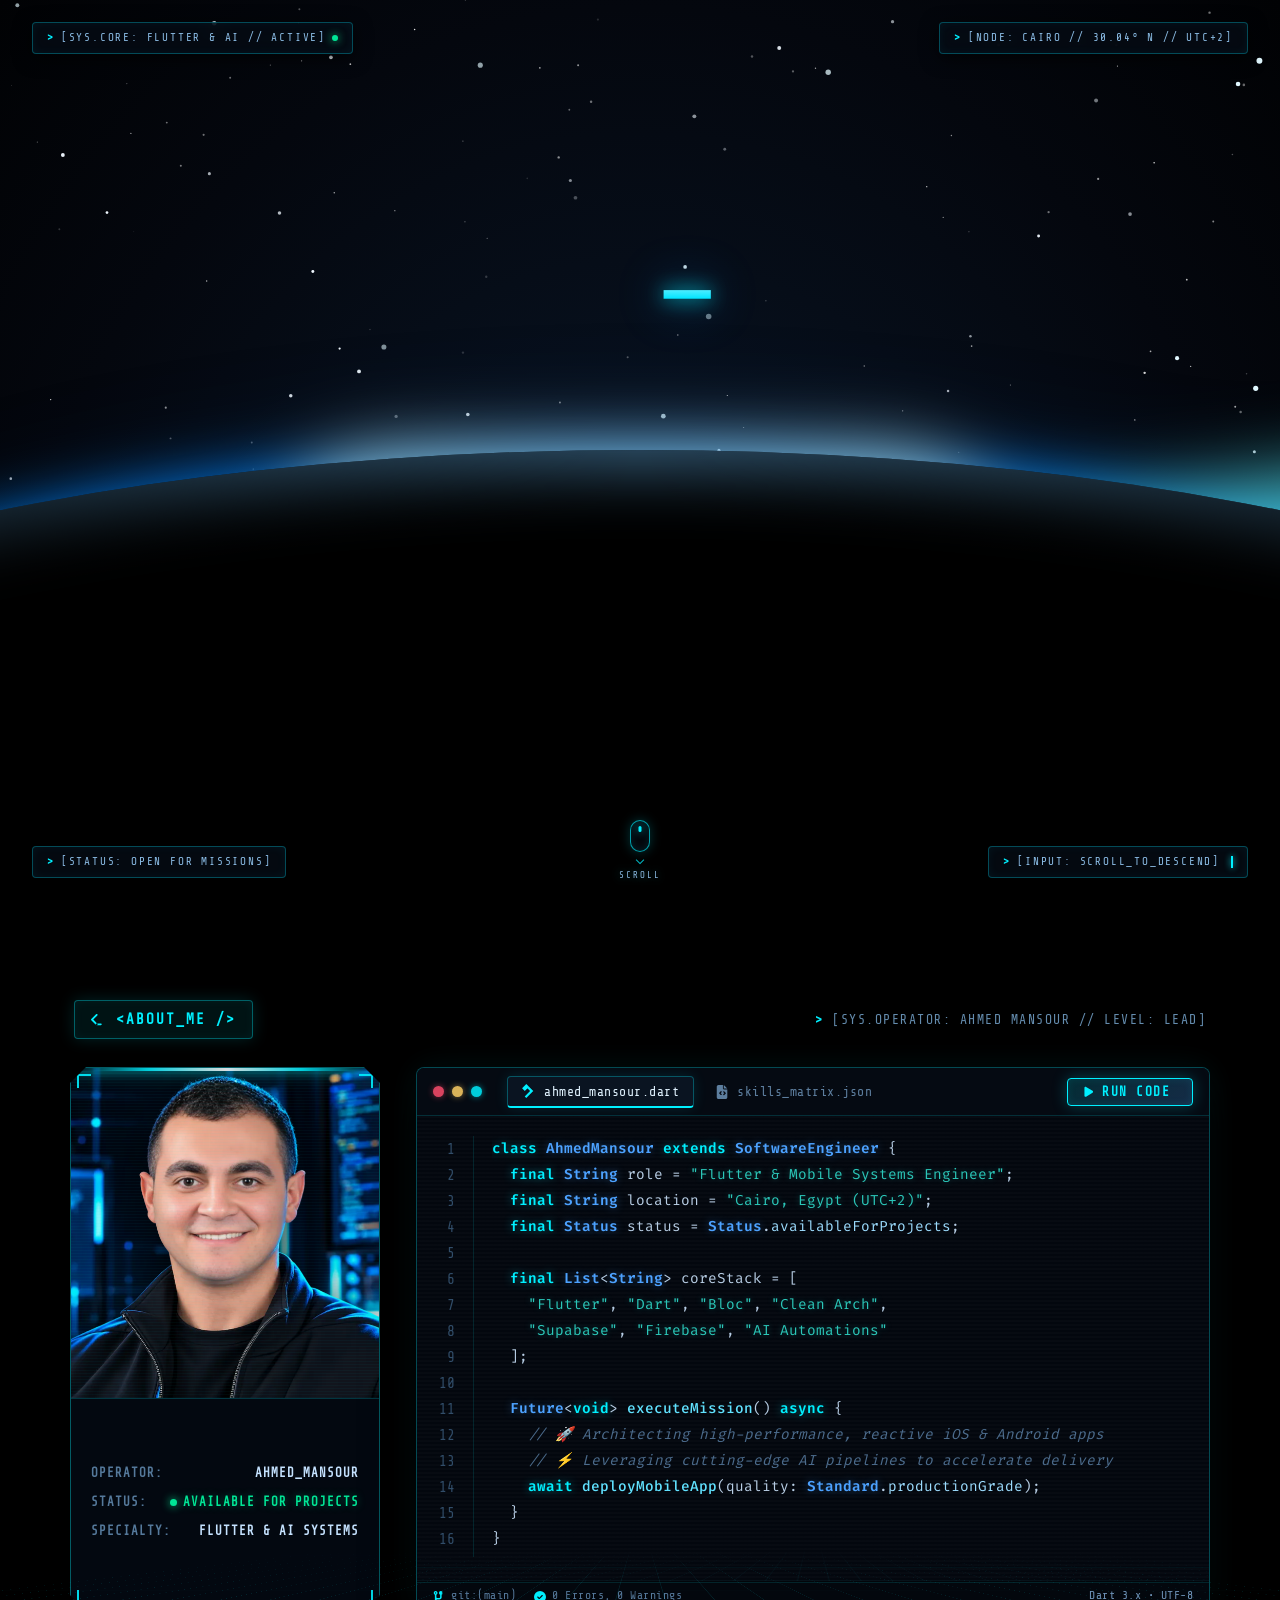
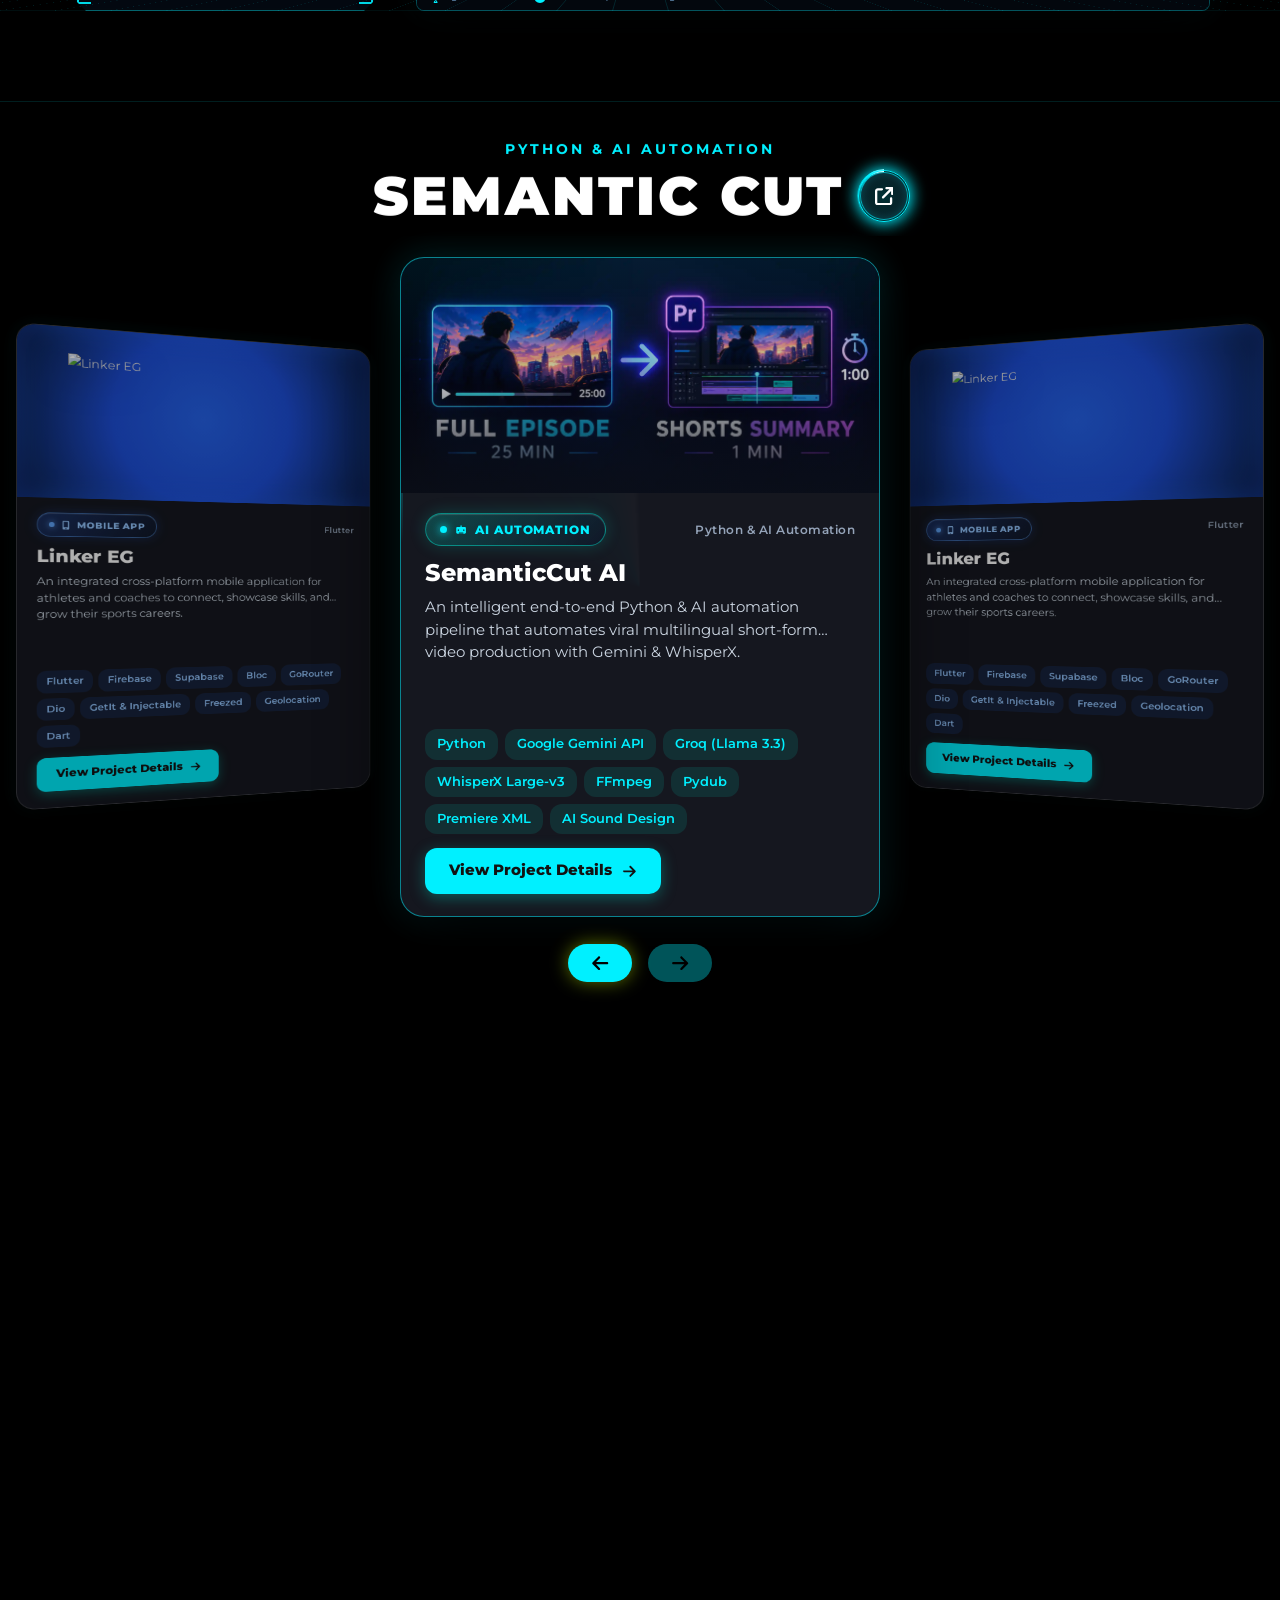
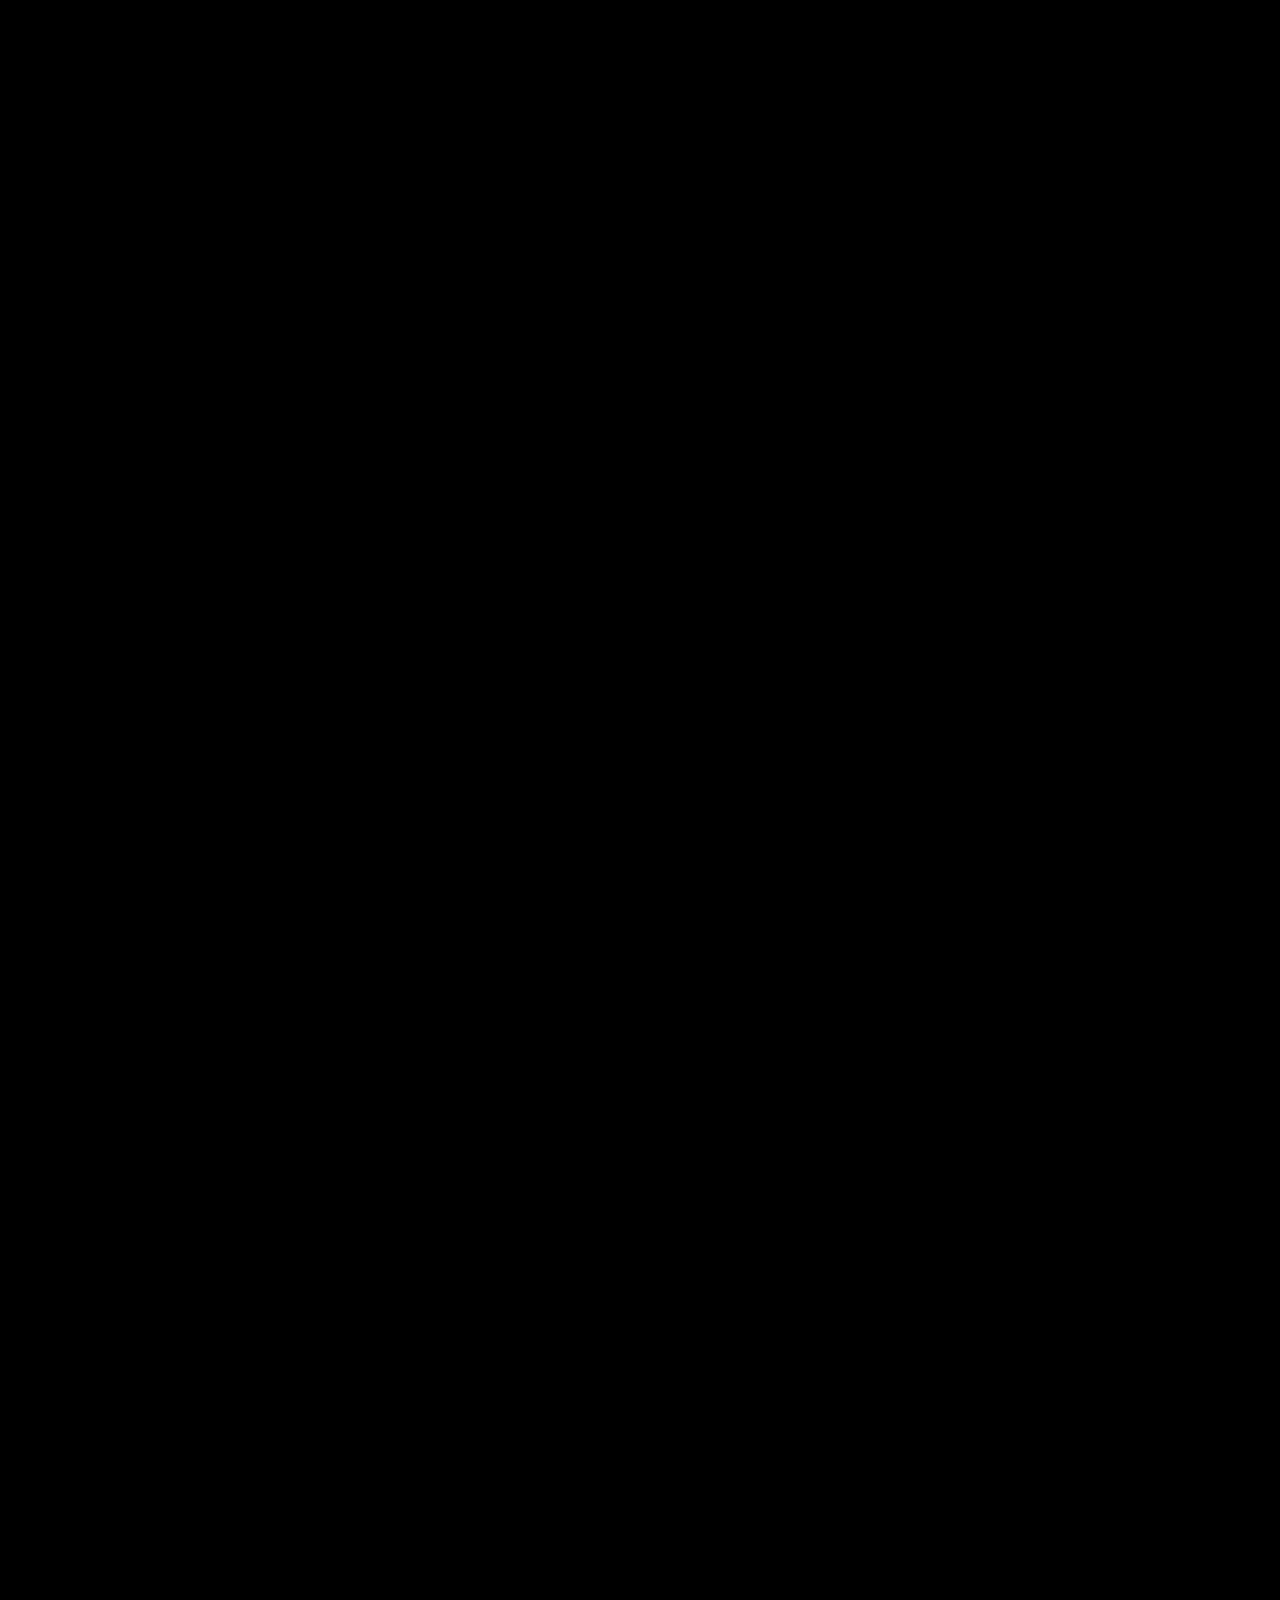
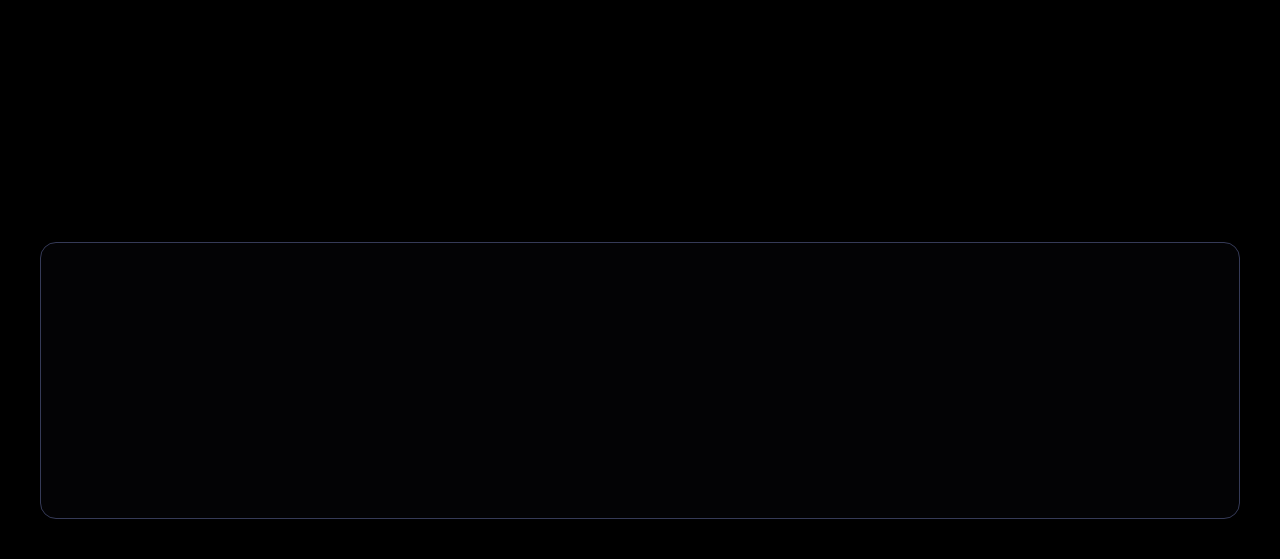
==== commit c5a6b699: "feat: add new feature modules, styles, controllers, and components for application pages" ====
--- a/index.html
+++ b/index.html
@@ -264,9 +264,9 @@
               <!-- 3D Parallax Image Frame -->
               <div class="bio-img-container" id="bio-parallax-container">
                 <!-- Layer 1: Background Cyber Station -->
-                <img src="assets/images/profile-cyber-bg.webp" alt="Cyber Station Background" class="bio-layer bio-layer-bg" id="bio-layer-bg" />
+                <img src="assets/images/profile-cyber-bg.webp" alt="Cyber Station Background" class="bio-layer bio-layer-bg" id="bio-layer-bg" width="600" height="912" loading="lazy" decoding="async" />
                 <!-- Layer 2: Foreground Person Cutout -->
-                <img src="assets/images/profile-cyber-person.webp" alt="Ahmed Mansour - Lead Flutter Engineer" class="bio-layer bio-layer-person" id="bio-layer-person" />
+                <img src="assets/images/profile-cyber-person.webp" alt="Ahmed Mansour - Lead Flutter Engineer" class="bio-layer bio-layer-person" id="bio-layer-person" width="600" height="912" loading="lazy" decoding="async" />
                 <div class="bio-grid-overlay"></div>
               </div>
 
--- a/src/core/presentation/styles/base.css
+++ b/src/core/presentation/styles/base.css
@@ -97,3 +97,18 @@
   display: inline-block;
 }
 
+/* ========================================================
+   ACCESSIBILITY: RESPECT USER REDUCED MOTION PREFERENCE
+   Honors OS-level animation toggle (Windows/macOS/iOS/Android)
+   ======================================================== */
+@media (prefers-reduced-motion: reduce) {
+  *,
+  *::before,
+  *::after {
+    animation-duration: 0.01ms !important;
+    animation-iteration-count: 1 !important;
+    transition-duration: 0.01ms !important;
+    scroll-behavior: auto !important;
+  }
+}
+
--- a/src/core/presentation/components/appbar/appbar.css
+++ b/src/core/presentation/components/appbar/appbar.css
@@ -24,44 +24,49 @@
   overflow: hidden;
 }
 
-/* Initial hidden state for hero section (prevents FOUC layout shift) */
+/* Initial hidden state for hero section (prevents FOUC layout shift & pauses animations) */
 .appbar.appbar-hero-hidden {
   transform: translate(-50%, -110px) !important;
   opacity: 0 !important;
   pointer-events: none !important;
 }
 
-/* 1. Cyberpunk Energy Border-Beam (Flowing Laser Glow) */
+.appbar.appbar-hero-hidden::before,
+.appbar.appbar-hidden::before,
+.appbar.appbar-hero-hidden .hud-status-dot::after,
+.appbar.appbar-hidden .hud-status-dot::after {
+  animation-play-state: paused !important;
+}
+
+/* 1. Cyberpunk Energy Border-Beam (Flowing Laser Glow - 100% GPU Accelerated) */
 .appbar::before {
   content: "";
   position: absolute;
-  inset: -1px;
-  border-radius: inherit;
-  padding: 1.5px;
+  top: 0;
+  left: 0;
+  width: 40%;
+  height: 2px;
   background: linear-gradient(
     90deg,
     transparent 0%,
-    transparent 20%,
-    var(--color-primary) 45%,
-    var(--color-secondary) 65%,
-    transparent 85%,
+    var(--color-primary) 50%,
+    var(--color-secondary) 80%,
     transparent 100%
   );
-  background-size: 200% 100%;
-  -webkit-mask: linear-gradient(#fff 0 0) content-box, linear-gradient(#fff 0 0);
-  -webkit-mask-composite: xor;
-  mask-composite: exclude;
+  box-shadow: 0 0 10px var(--color-primary), 0 0 18px var(--color-secondary);
   pointer-events: none;
-  animation: cyberBeamFlow 6s linear infinite;
-  opacity: 0.85;
+  animation: cyberBeamFlow 5s ease-in-out infinite;
+  will-change: transform;
+  opacity: 0.9;
+  z-index: 5;
 }
 
 @keyframes cyberBeamFlow {
   0% {
-    background-position: 200% 0;
+    transform: translate3d(-100%, 0, 0);
   }
   100% {
-    background-position: -200% 0;
+    transform: translate3d(300%, 0, 0);
   }
 }
 
--- a/src/core/presentation/components/footer/footer.css
+++ b/src/core/presentation/components/footer/footer.css
@@ -2,6 +2,11 @@
    FOOTER COMPONENT STYLES
    src/presentation/common/components/footer/footer.css
    ======================================================== */
+
+.footer-container {
+  content-visibility: auto;
+  contain-intrinsic-size: 0 250px;
+}
 
 footer {
   text-align: center;
--- a/src/features/home/presentation/styles/home-header.css
+++ b/src/features/home/presentation/styles/home-header.css
@@ -437,8 +437,8 @@
 }
 
 @keyframes cyberDotPulse {
-  0%, 100% { transform: scale(1); opacity: 0.7; }
-  50% { transform: scale(1.4); opacity: 1; box-shadow: 0 0 12px #00e696; }
+  0%, 100% { transform: scale(1); opacity: 0.65; }
+  50% { transform: scale(1.35); opacity: 1; }
 }
 
 @keyframes cyberCursorBlink {
@@ -680,6 +680,8 @@
   border-top: none;
   border-bottom: 1px solid rgba(0, 240, 255, 0.12);
   overflow: hidden;
+  content-visibility: auto;
+  contain-intrinsic-size: 0 750px;
 }
 
 /* 3D Perspective Retro Cyber Grid Floor (Calm & Elegant Synthwave) */
@@ -829,18 +831,36 @@
   100% { transform: translateY(340px); opacity: 0; }
 }
 
+/* Viewport-Aware Animation Play State (Paused when off-screen or tab backgrounded) */
+#about-section.about-paused .bio-scanline-beam,
+#about-section.about-paused .bio-pulse-dot,
+#about-section:not(.about-in-view) .bio-scanline-beam,
+#about-section:not(.about-in-view) .bio-pulse-dot {
+  animation-play-state: paused !important;
+}
+
 /* Image Container & 3D Parallax Layers */
 .biometric-card {
   transform-style: preserve-3d;
-  will-change: transform;
-  transition: box-shadow 0.4s ease;
-}
-
-.biometric-card:hover {
+  position: relative;
+}
+
+.biometric-card::after {
+  content: "";
+  position: absolute;
+  inset: 0;
+  border-radius: inherit;
   box-shadow: 
     0 24px 50px rgba(0, 0, 0, 0.95),
     0 0 35px rgba(0, 240, 255, 0.22),
     inset 0 0 28px rgba(0, 240, 255, 0.08);
+  opacity: 0;
+  transition: opacity 0.4s ease;
+  pointer-events: none;
+}
+
+.biometric-card:hover::after {
+  opacity: 1;
 }
 
 .bio-img-container {
--- a/src/features/home/presentation/styles/carousel.css
+++ b/src/features/home/presentation/styles/carousel.css
@@ -169,6 +169,7 @@
   inset: -3px;
   border-radius: 50%;
   border: 1.5px solid var(--color-primary, #00f0ff);
+  box-shadow: 0 0 16px var(--color-primary, #00f0ff);
   pointer-events: none;
   animation: laserRadarPulse 2s cubic-bezier(0.1, 0.8, 0.2, 1) infinite;
   will-change: transform, opacity;
@@ -187,17 +188,14 @@
   0% {
     transform: scale(0.95);
     opacity: 0.9;
-    box-shadow: 0 0 14px var(--color-primary, #00f0ff);
   }
   50% {
     transform: scale(1.42);
     opacity: 0.35;
-    box-shadow: 0 0 26px var(--color-primary, #00f0ff);
   }
   100% {
     transform: scale(1.68);
     opacity: 0;
-    box-shadow: 0 0 0px transparent;
   }
 }
 
@@ -221,6 +219,7 @@
 
 .carousel-title-nav-btn.title-btn-linker::after {
   border-color: #60a5fa;
+  box-shadow: 0 0 16px rgba(96, 165, 250, 0.85);
   animation: laserRadarPulseLinker 2s cubic-bezier(0.1, 0.8, 0.2, 1) infinite;
 }
 
@@ -228,17 +227,14 @@
   0% {
     transform: scale(0.95);
     opacity: 0.9;
-    box-shadow: 0 0 14px rgba(96, 165, 250, 0.85);
   }
   50% {
     transform: scale(1.42);
     opacity: 0.35;
-    box-shadow: 0 0 26px rgba(168, 85, 247, 0.85);
   }
   100% {
     transform: scale(1.68);
     opacity: 0;
-    box-shadow: 0 0 0px transparent;
   }
 }
 
@@ -316,7 +312,6 @@
   -webkit-backface-visibility: hidden !important;
   border-radius: 24px;
   will-change: transform, opacity;
-  transition: box-shadow 0.3s ease;
   contain: layout style;
   cursor: pointer;
 }
@@ -340,7 +335,7 @@
   overflow: hidden;
   text-decoration: none;
   color: #e0e0e0;
-  transition: border-color 0.3s ease, box-shadow 0.3s ease;
+  transition: border-color 0.3s ease;
   pointer-events: none;
   backface-visibility: hidden !important;
   -webkit-backface-visibility: hidden !important;
@@ -360,22 +355,15 @@
 }
 
 /* ========================================================
-   ACTIVE CARD CLOCKWISE NEON LASER BEAM
-   Smooth Easy-Ease Cinematic Motion (After Effects curve)
-   Single continuous head orbiting clockwise around card perimeter
+   ACTIVE CARD CLOCKWISE NEON LASER BEAM (100% GPU COMPOSITED)
+   Pure GPU Transform Rotation - Zero Style Recalculations
    ======================================================== */
-@property --beam-angle {
-  syntax: "<angle>";
-  initial-value: 0deg;
-  inherits: false;
-}
-
-@keyframes borderBeamClockwise {
+@keyframes borderBeamRotate {
   0% {
-    --beam-angle: 0deg;
+    transform: translate(-50%, -50%) rotate(0deg);
   }
   100% {
-    --beam-angle: 360deg;
+    transform: translate(-50%, -50%) rotate(360deg);
   }
 }
 
@@ -383,33 +371,33 @@
 .carousel-item .project-card.is-active::before {
   content: "";
   position: absolute;
-  inset: -1.5px;
-  border-radius: inherit;
-  padding: 2px;
+  top: 50%;
+  left: 50%;
+  width: 250%;
+  height: 250%;
+  aspect-ratio: 1 / 1;
   background: conic-gradient(
-    from var(--beam-angle) at 50% 50%,
+    from 0deg at 50% 50%,
     transparent 0deg,
-    transparent 270deg,
-    rgba(0, 240, 255, 0.45) 305deg,
+    transparent 280deg,
+    rgba(0, 240, 255, 0.4) 305deg,
     var(--color-primary, #00f0ff) 338deg,
     #ffffff 356deg,
     transparent 360deg
   );
-  -webkit-mask: linear-gradient(#fff 0 0) content-box, linear-gradient(#fff 0 0);
-  -webkit-mask-composite: xor;
-  mask-composite: exclude;
+  transform: translate(-50%, -50%) rotate(0deg);
+  animation: borderBeamRotate 4.2s linear infinite;
+  will-change: transform;
   pointer-events: none;
-  animation: borderBeamClockwise 4.2s cubic-bezier(0.45, 0.05, 0.55, 0.95) infinite;
-  opacity: 0.92;
-  z-index: 10;
-  will-change: --beam-angle;
+  z-index: 0;
+  opacity: 0.95;
 }
 
 .carousel-item .project-card.linker-card.is-active::before {
   background: conic-gradient(
-    from var(--beam-angle) at 50% 50%,
+    from 0deg at 50% 50%,
     transparent 0deg,
-    transparent 270deg,
+    transparent 280deg,
     rgba(168, 85, 247, 0.45) 300deg,
     #60a5fa 335deg,
     #ffffff 356deg,
@@ -417,23 +405,47 @@
   );
 }
 
+/* Inner Card Mask Shield leaving 1.5px glowing perimeter */
+.carousel-item .project-card.is-active::after {
+  content: "";
+  position: absolute;
+  inset: 1.5px;
+  border-radius: 22.5px;
+  background: rgba(22, 24, 32, 0.98);
+  pointer-events: none;
+  z-index: 1;
+}
+
 .carousel-item .project-card.is-active:hover {
   transform: translateY(-8px) scale(1.02);
-  transition: transform 0.3s cubic-bezier(0.2, 0.8, 0.2, 1), border-color 0.3s ease, box-shadow 0.3s ease;
+  transition: transform 0.3s cubic-bezier(0.2, 0.8, 0.2, 1), border-color 0.3s ease;
   border-color: var(--color-primary, #00f0ff);
-  box-shadow: 0 34px 90px rgba(0, 0, 0, 0.98), 0 0 50px rgba(0, 240, 255, 0.4);
 }
 
 .carousel-item .project-card.linker-card.is-active:hover {
   transform: translateY(-8px) scale(1.02);
-  transition: transform 0.3s cubic-bezier(0.2, 0.8, 0.2, 1), border-color 0.3s ease, box-shadow 0.3s ease;
+  transition: transform 0.3s cubic-bezier(0.2, 0.8, 0.2, 1), border-color 0.3s ease;
   border-color: #60a5fa;
-  box-shadow: 0 34px 90px rgba(0, 0, 0, 0.98), 0 0 50px rgba(59, 130, 246, 0.5);
 }
 
 .carousel-item .project-card.is-active:hover::before {
   animation-duration: 2.4s;
   opacity: 1;
+}
+
+/* ========================================================
+   VIEWPORT-AWARE ON-DEMAND EXECUTION FOR CAROUSEL
+   Pauses heavy infinite keyframe animations when section is offscreen or tab hidden
+   ======================================================== */
+#projects-carousel-section.carousel-paused .carousel-item .project-card.is-active::before,
+#projects-carousel-section:not(.carousel-in-view) .carousel-item .project-card.is-active::before,
+#projects-carousel-section.carousel-paused .carousel-title-nav-btn::before,
+#projects-carousel-section:not(.carousel-in-view) .carousel-title-nav-btn::before,
+#projects-carousel-section.carousel-paused .carousel-title-nav-btn::after,
+#projects-carousel-section:not(.carousel-in-view) .carousel-title-nav-btn::after,
+#projects-carousel-section.carousel-paused .pulse-dot,
+#projects-carousel-section:not(.carousel-in-view) .pulse-dot {
+  animation-play-state: paused !important;
 }
 
 /* Thumbnail Wrapper */
@@ -443,6 +455,7 @@
   flex-shrink: 0;
   overflow: hidden;
   position: relative;
+  z-index: 2;
   display: flex;
   align-items: center;
   justify-content: center;
@@ -538,18 +551,17 @@
   background: var(--accent-teal, #03dac6);
   box-shadow: 0 0 8px var(--accent-teal, #03dac6);
   animation: pulseGlow 1.8s infinite ease-in-out;
+  will-change: transform, opacity;
 }
 
 @keyframes pulseGlow {
   0%, 100% {
     opacity: 1;
     transform: scale(1);
-    box-shadow: 0 0 8px var(--accent-teal, #03dac6);
   }
   50% {
     opacity: 0.35;
     transform: scale(0.75);
-    box-shadow: 0 0 2px var(--accent-teal, #03dac6);
   }
 }
 
@@ -560,6 +572,8 @@
   display: flex;
   flex-direction: column;
   text-align: left;
+  position: relative;
+  z-index: 2;
 }
 
 html[dir="rtl"] .carousel-item .project-info {
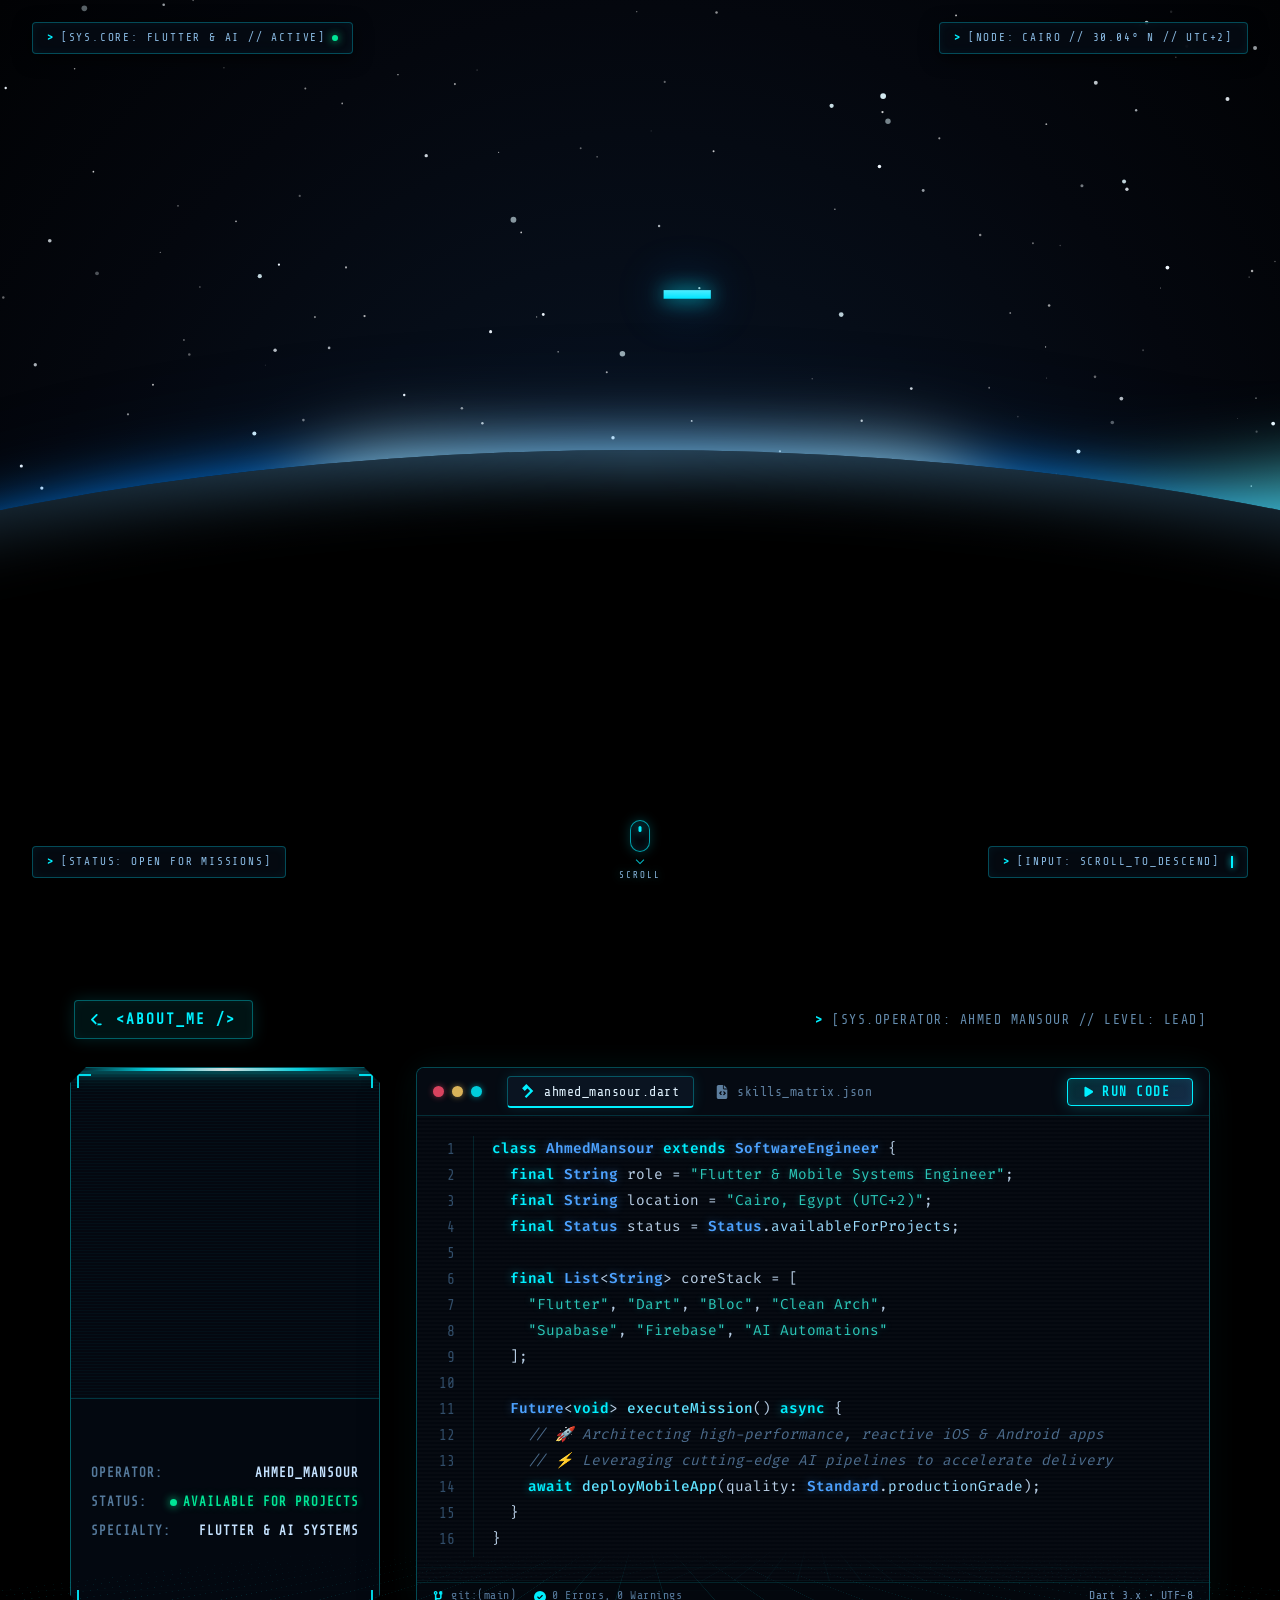
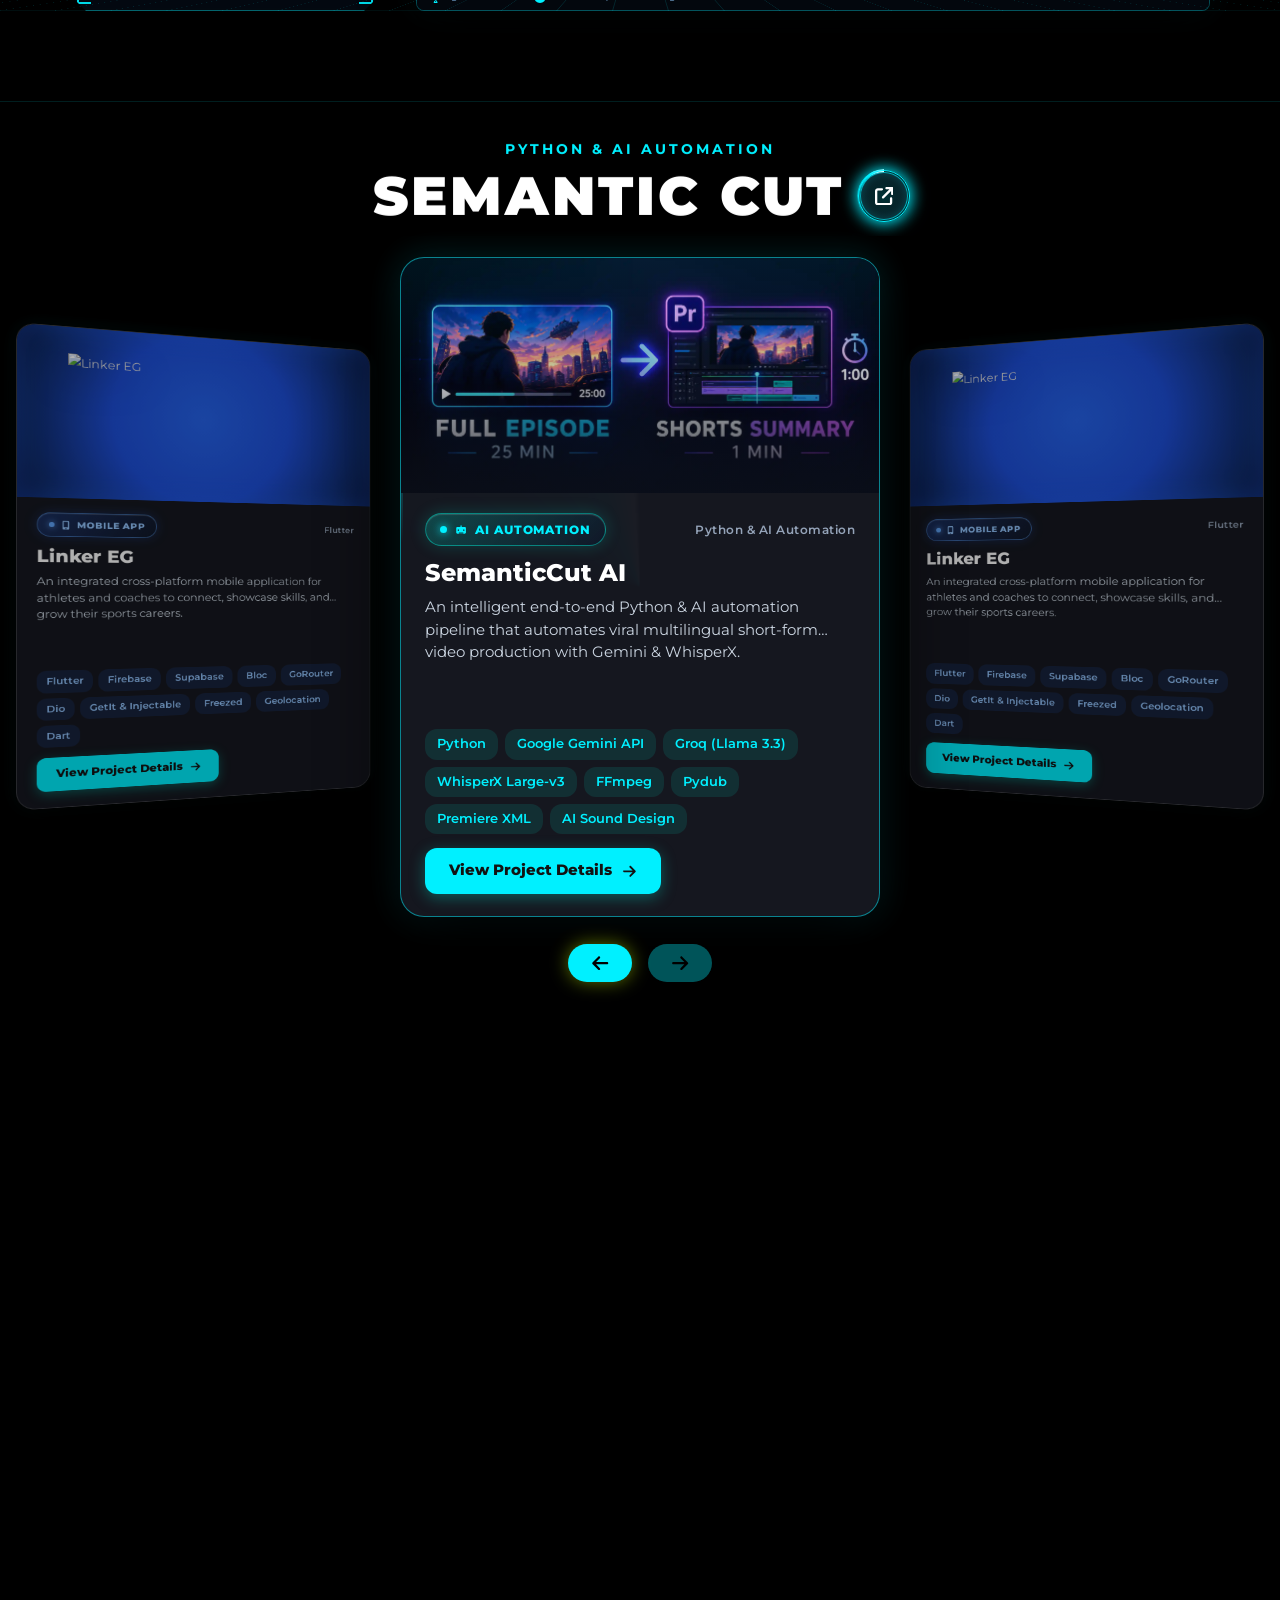
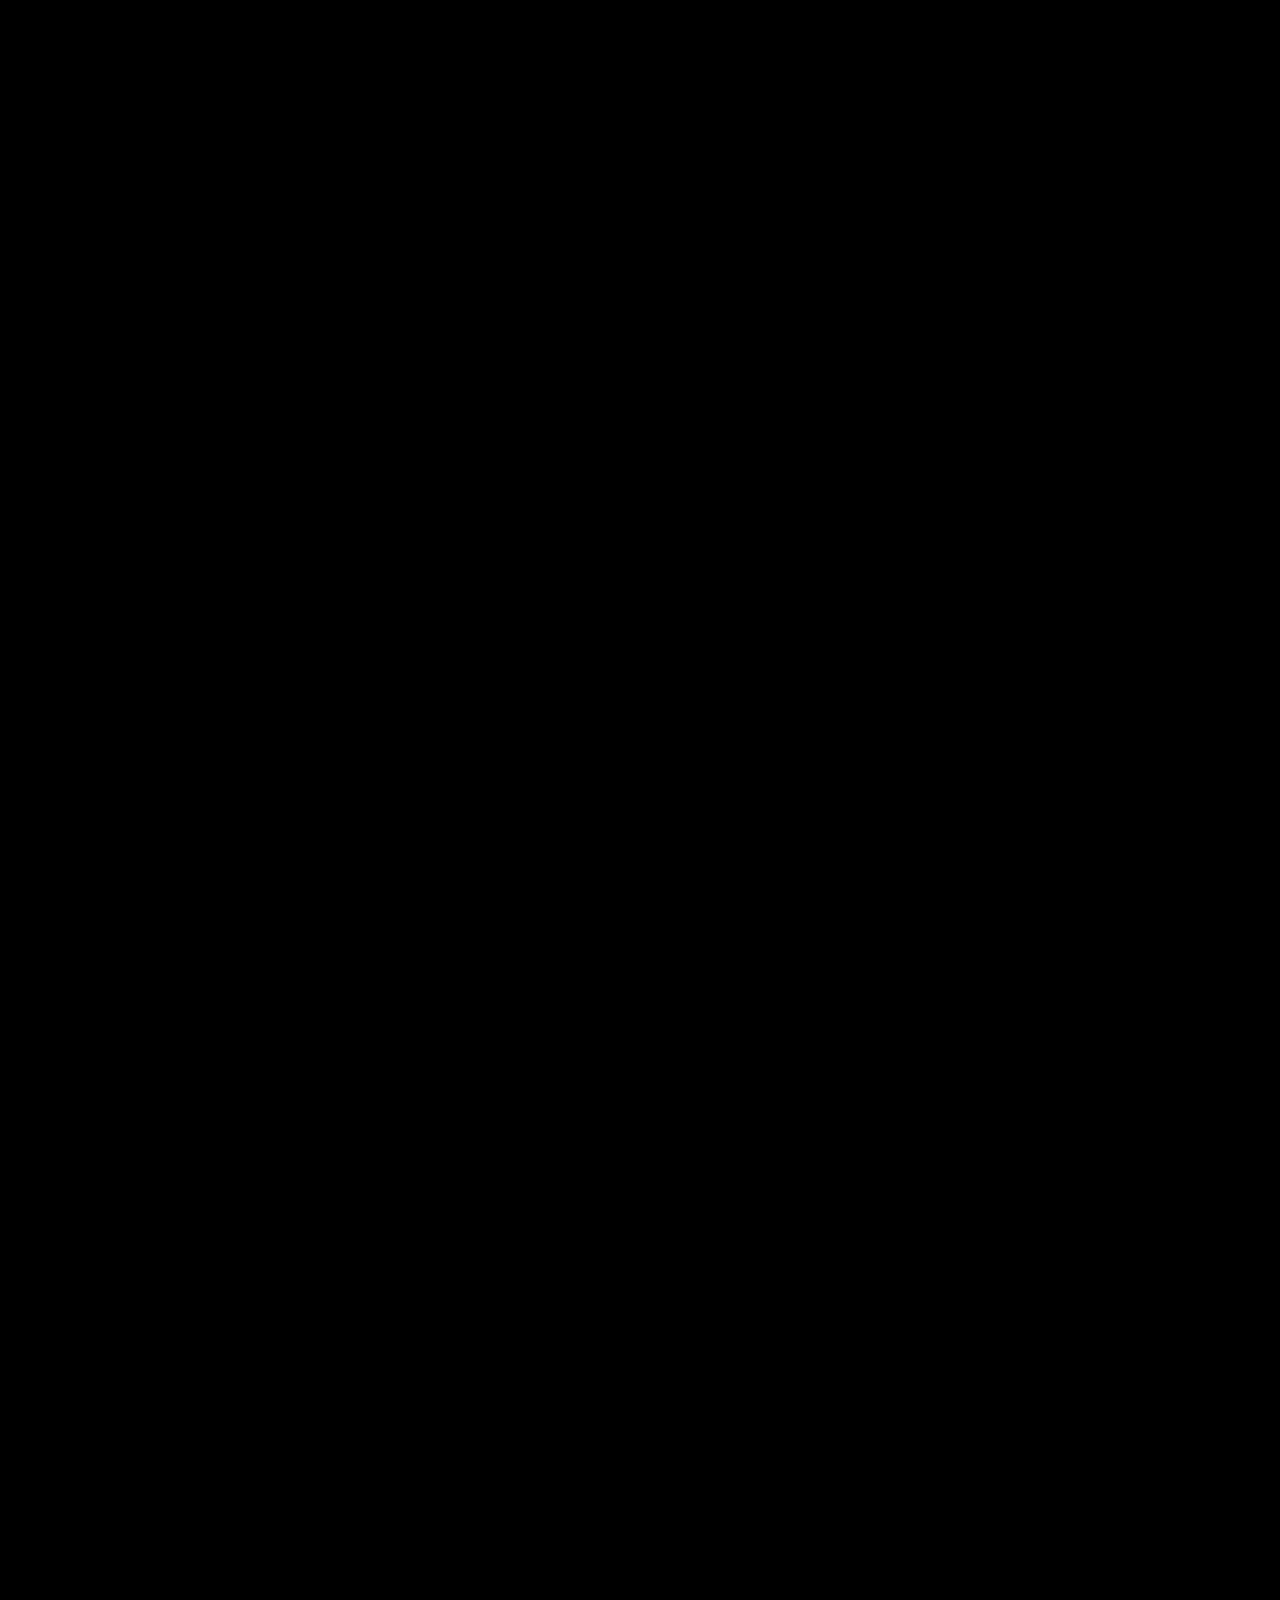
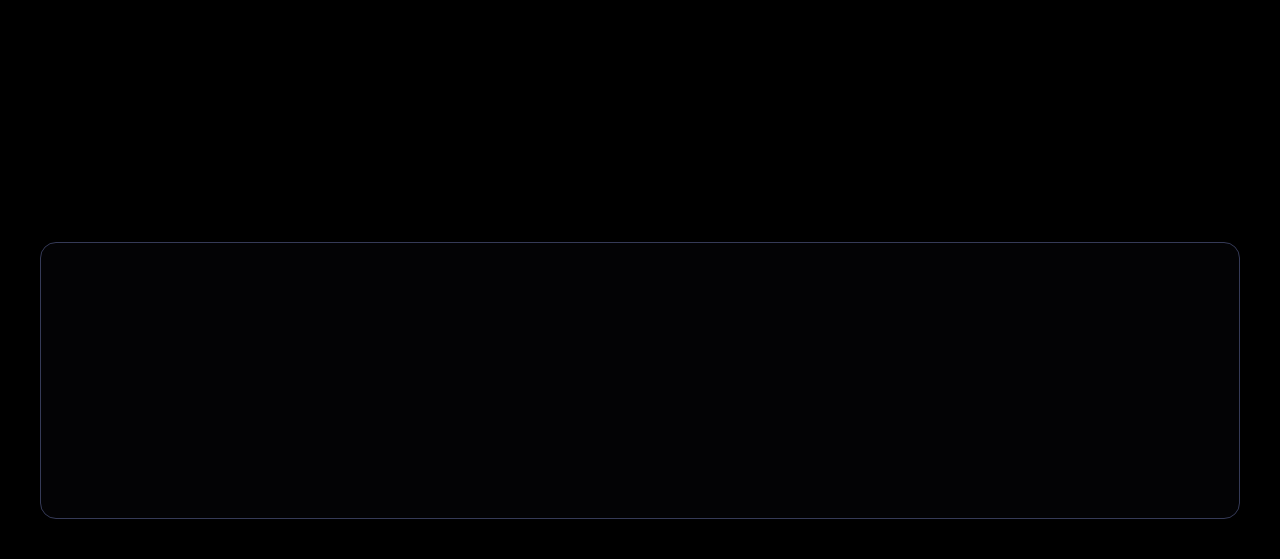
==== commit 40d15224: "feat: implement home and linker feature modules with styles and controllers" ====
--- a/index.html
+++ b/index.html
@@ -47,6 +47,11 @@
         transform: translate(-50%, -110px) !important;
         opacity: 0 !important;
         pointer-events: none !important;
+      }
+      @media (max-width: 768px) {
+        #home-page .appbar.appbar-hero-hidden {
+          transform: translateY(-110%) !important;
+        }
       }
       #home-page .header-container {
         max-width: 100% !important;
--- a/src/core/presentation/styles/variables.css
+++ b/src/core/presentation/styles/variables.css
@@ -133,4 +133,10 @@
   --transition-fast: 0.2s ease;
   --transition-normal: 0.3s ease;
   --transition-smooth: 0.4s cubic-bezier(0.25, 0.8, 0.25, 1);
+
+  /* ======================================================
+     6. HEADER & MOBILE LAYOUT TOKENS
+     ====================================================== */
+  --appbar-mobile-inner-height: 48px;
+  --appbar-mobile-height: calc(var(--appbar-mobile-inner-height) + max(8px, env(safe-area-inset-top, 0px)));
 }
--- a/src/core/presentation/components/appbar/appbar.css
+++ b/src/core/presentation/components/appbar/appbar.css
@@ -214,13 +214,52 @@
 /* Responsive Mobile Adjustments */
 @media (max-width: 768px) {
   .appbar {
-    top: 10px;
-    width: 95%;
+    top: 0;
+    left: 0;
+    width: 100%;
+    transform: none;
+    border-radius: 0;
+    border-top: none;
+    border-left: none;
+    border-right: none;
+    border-bottom: 1px solid var(--border-color);
+    background: #080b14;
+    background: rgba(8, 11, 20, 0.98);
+    backdrop-filter: blur(20px);
+    -webkit-backdrop-filter: blur(20px);
+    box-shadow: 0 4px 25px rgba(0, 0, 0, 0.85);
+    padding-top: max(8px, env(safe-area-inset-top, 0px));
+    box-sizing: border-box;
+  }
+
+  /* Energy Beam pinned to bottom border on mobile */
+  .appbar::before {
+    top: auto;
+    bottom: 0;
+    height: 1.5px;
+  }
+
+  /* Clean vertical slide for mobile hidden states without horizontal offset */
+  .appbar.appbar-hero-hidden {
+    transform: translateY(-110%) !important;
+    opacity: 0 !important;
+    pointer-events: none !important;
+  }
+
+  .appbar.appbar-hidden {
+    transform: translateY(-100%);
+    opacity: 0;
+    pointer-events: none;
   }
 
   .appbar-inner {
-    padding: 6px 14px;
+    height: var(--appbar-mobile-inner-height, 48px);
+    padding: 0 16px;
     gap: 8px;
+    display: flex;
+    align-items: center;
+    justify-content: space-between;
+    box-sizing: border-box;
   }
 
   .appbar-brand {
@@ -231,6 +270,15 @@
     font-size: 0.82rem;
     padding: 4px 10px;
   }
+
+  /* Project pages top padding compensation so content clears fixed mobile appbar */
+  body#project1-page {
+    padding-top: var(--appbar-mobile-height, 56px);
+  }
+
+  body#semanticcut-page {
+    padding-top: calc(var(--appbar-mobile-height, 56px) + 20px);
+  }
 }
 
 @media (max-width: 440px) {
--- a/src/features/home/presentation/styles/home-header.css
+++ b/src/features/home/presentation/styles/home-header.css
@@ -546,6 +546,7 @@
   justify-content: center;
   align-items: center;
   gap: 14px;
+  direction: ltr !important;
 }
 
 #subtitle .sub-word {
@@ -1367,9 +1368,106 @@
   }
 }
 
+@media (max-width: 768px) {
+  /* 1. All 4 HUD Telemetry items placed neatly in the 4 corners without overlapping */
+  .hud-telemetry {
+    display: inline-flex !important;
+    font-size: clamp(7.5px, 2vw, 9px) !important;
+    padding: 3px 7px !important;
+    letter-spacing: 0.8px !important;
+    border-radius: 3px !important;
+    max-width: 44%;
+    white-space: nowrap;
+    overflow: hidden;
+    text-overflow: ellipsis;
+    backdrop-filter: blur(6px) !important;
+    -webkit-backdrop-filter: blur(6px) !important;
+  }
+
+  .hud-tl {
+    top: 12px !important;
+    left: 10px !important;
+  }
+
+  .hud-tr {
+    top: 12px !important;
+    right: 10px !important;
+  }
+
+  .hud-bl {
+    bottom: 12px !important;
+    left: 10px !important;
+  }
+
+  .hud-br {
+    bottom: 12px !important;
+    right: 10px !important;
+  }
+
+  /* 2. Cyber Scroll Indicator centered between bottom telemetry */
+  .cyber-scroll-indicator {
+    display: flex !important;
+    bottom: 40px !important;
+    left: 50% !important;
+    transform: translateX(-50%) scale(0.85) !important;
+    z-index: 12 !important;
+  }
+
+  /* 3. Responsive Hero Typography & Name */
+  #title {
+    top: 24%;
+    margin-top: 0;
+    padding: 0 10px;
+  }
+
+  .console-container {
+    font-size: clamp(1.35rem, 6.2vw, 1.95rem);
+    max-width: 100%;
+  }
+
+  .cyber-console-text {
+    letter-spacing: clamp(2px, 0.8vw, 4px);
+    padding-left: clamp(2px, 0.8vw, 4px);
+    white-space: nowrap;
+  }
+
+  .console-underscore {
+    margin-left: 3px;
+  }
+
+  /* 4. Subtitle Repositioning (Placed elegantly right below hero center) */
+  #subtitle {
+    top: 52%;
+    flex-wrap: wrap;
+    gap: 8px 12px;
+    padding: 0 16px;
+    font-size: clamp(10px, 2.9vw, 13px);
+    letter-spacing: 2px;
+    direction: ltr !important;
+  }
+
+  #subtitle .sub-word {
+    text-shadow: 0 0 6px rgba(0, 229, 255, 0.4);
+  }
+
+  #subtitle .sub-tag {
+    letter-spacing: 2px;
+    width: 100%;
+    margin-top: 2px;
+  }
+
+  /* 5. Spaceship Probe sizing for small mobile screens */
+  .space-vessel {
+    top: 37%;
+    width: 210px;
+    height: 60px;
+    filter: drop-shadow(0 0 16px rgba(0, 229, 255, 0.75));
+  }
+}
+
 @media (max-width: 600px) {
   .about-me-section {
-    padding: 70px 16px 60px;
+    padding: 60px 14px 50px;
   }
 
   .ide-window-header {
@@ -1394,26 +1492,89 @@
     overflow-x: auto;
   }
 
+  .ide-tab {
+    padding: 6px 10px;
+    font-size: 0.76rem;
+  }
+
   .ide-editor-body {
-    padding: 14px 10px 18px;
-    height: 420px;
-    min-height: 420px;
+    padding: 12px 6px 16px;
+    height: 380px;
+    min-height: 380px;
   }
 
   .ide-gutter {
-    padding-right: 10px;
-    margin-right: 10px;
-  }
-
-  .ide-gutter span,
+    padding-right: 6px;
+    margin-right: 6px;
+  }
+
+  .ide-gutter span {
+    font-size: clamp(0.56rem, 2.05vw, 0.68rem);
+    line-height: 18px;
+    height: 18px;
+    min-width: 14px;
+  }
+
   .ide-code-content {
-    font-size: 0.82rem;
-    line-height: 23px;
+    font-size: clamp(0.56rem, 2.05vw, 0.68rem);
+    line-height: 18px;
+    white-space: pre;
+  }
+  .ide-status-bar {
+    height: 26px;
+    padding: 0 10px;
+    font-size: clamp(0.58rem, 1.8vw, 0.65rem);
+    gap: 8px;
+    justify-content: space-between;
+    align-items: center;
+    white-space: nowrap;
+    overflow: hidden;
+  }
+
+  .ide-status-bar .status-item {
+    gap: 4px;
+    flex-shrink: 0;
+    white-space: nowrap;
+  }
+
+  .ide-status-bar .status-item svg,
+  .ide-status-bar .status-item i {
+    font-size: 0.65rem;
+    width: 11px;
+    height: 11px;
+  }
+}
+
+@media (max-width: 420px) {
+  .ide-editor-body {
+    padding: 10px 4px 14px;
+    height: 360px;
+    min-height: 360px;
+  }
+
+  .ide-gutter {
+    padding-right: 4px;
+    margin-right: 4px;
   }
 
   .ide-gutter span {
-    height: 23px;
-    min-width: 18px;
-  }
-}
-
+    font-size: 0.54rem;
+    line-height: 17px;
+    height: 17px;
+    min-width: 12px;
+  }
+
+  .ide-code-content {
+    font-size: 0.54rem;
+    line-height: 17px;
+  }
+
+  .ide-status-bar {
+    padding: 0 6px;
+    font-size: 0.58rem;
+    gap: 5px;
+  }
+}
+
+
+
--- a/src/features/home/presentation/styles/carousel.css
+++ b/src/features/home/presentation/styles/carousel.css
@@ -802,12 +802,32 @@
     box-shadow: 0 12px 32px rgba(0, 0, 0, 0.75) !important;
   }
 
+  /* Kill rotating radar beam & sonar waves on MOBILE ONLY (Desktop remains 100% intact) */
+  .carousel-item .project-card.is-active::before,
+  .carousel-item .project-card.linker-card.is-active::before {
+    display: none !important;
+    animation: none !important;
+  }
+
+  .carousel-item .project-card.is-active::after {
+    display: none !important;
+  }
+
   .carousel-item .project-card.is-active {
-    box-shadow: 0 16px 36px rgba(0, 0, 0, 0.85), 0 0 18px rgba(3, 218, 198, 0.16) !important;
+    border: 1.5px solid rgba(0, 240, 255, 0.65) !important;
+    box-shadow: 0 16px 40px rgba(0, 0, 0, 0.9), 0 0 25px rgba(0, 240, 255, 0.25) !important;
   }
 
   .carousel-item .project-card.linker-card.is-active {
-    box-shadow: 0 16px 36px rgba(0, 0, 0, 0.85), 0 0 18px rgba(37, 99, 235, 0.24) !important;
+    border: 1.5px solid rgba(96, 165, 250, 0.75) !important;
+    box-shadow: 0 16px 40px rgba(0, 0, 0, 0.9), 0 0 25px rgba(37, 99, 235, 0.3) !important;
+  }
+
+  /* Keep the arrow launcher button on mobile, but kill the pulsing radar ripples */
+  .carousel-title-nav-btn::before,
+  .carousel-title-nav-btn::after {
+    display: none !important;
+    animation: none !important;
   }
 
   /* Lightweight Badges on Mobile */
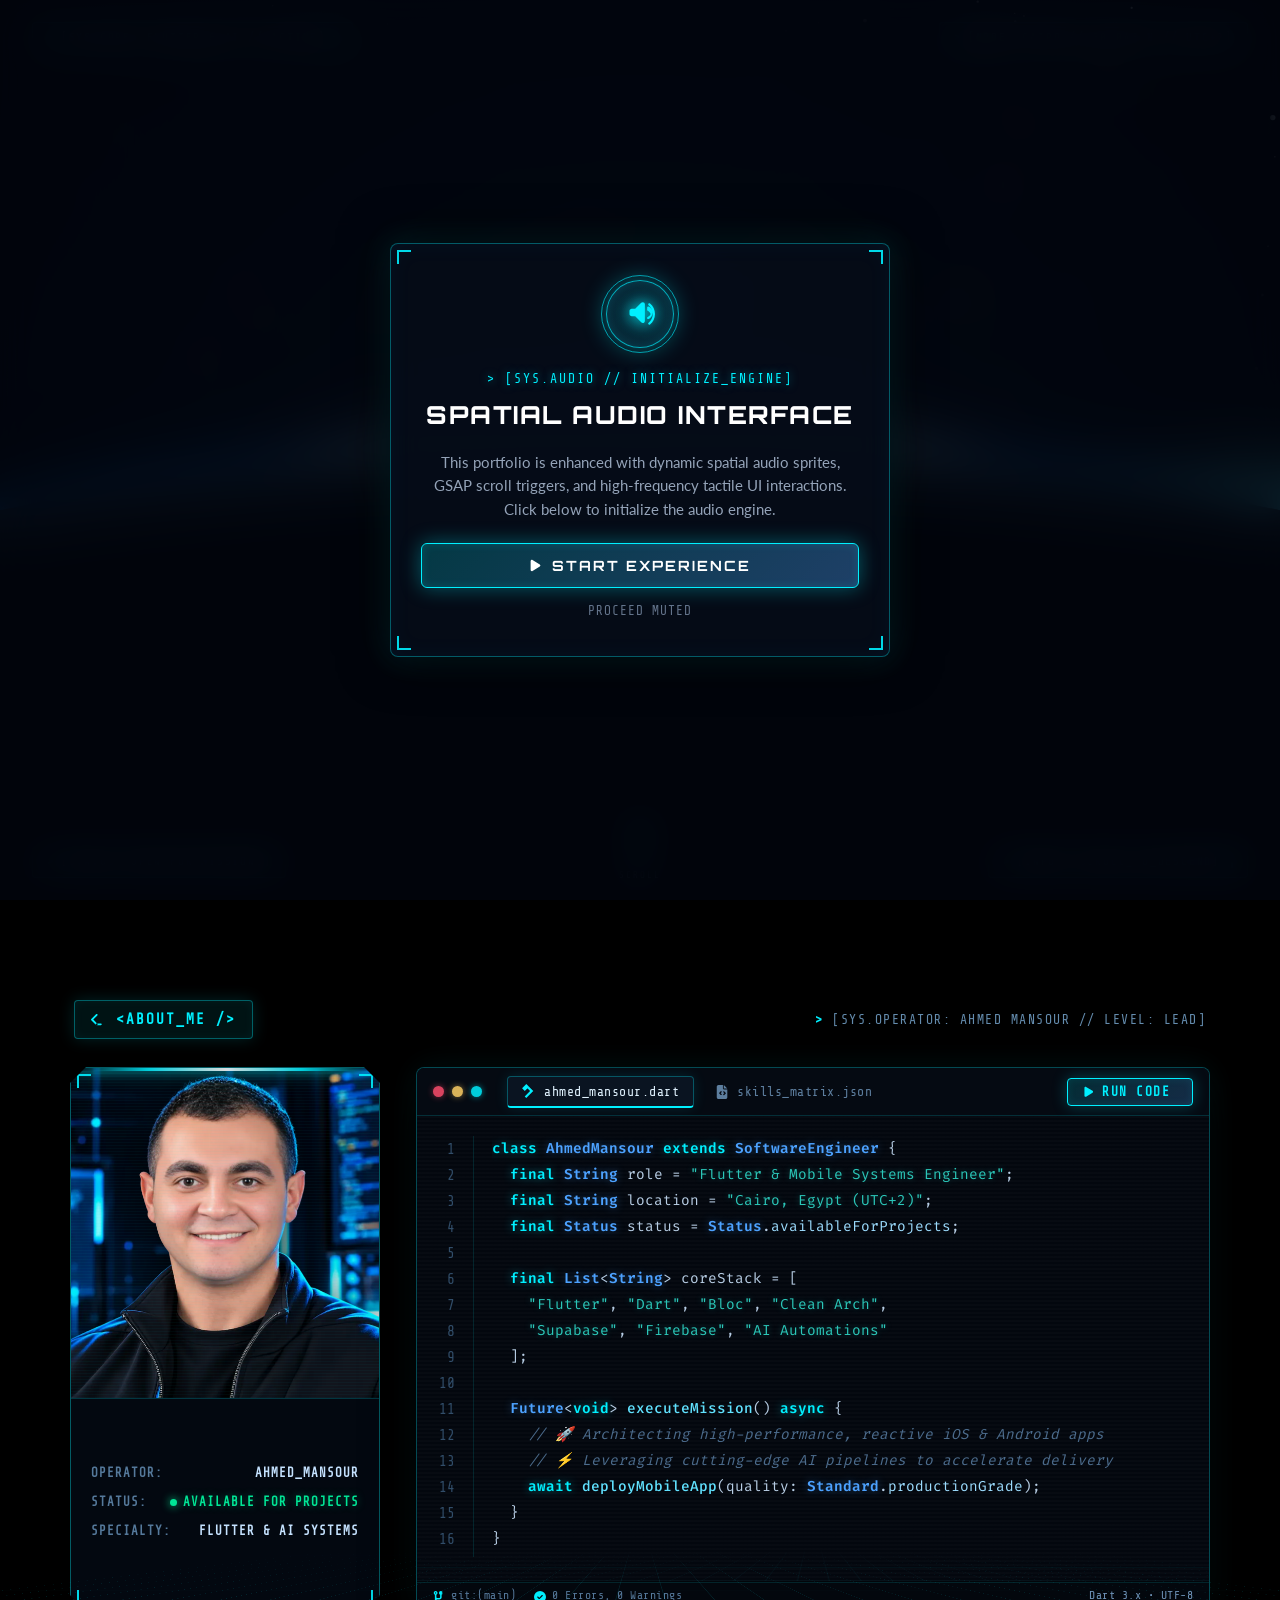
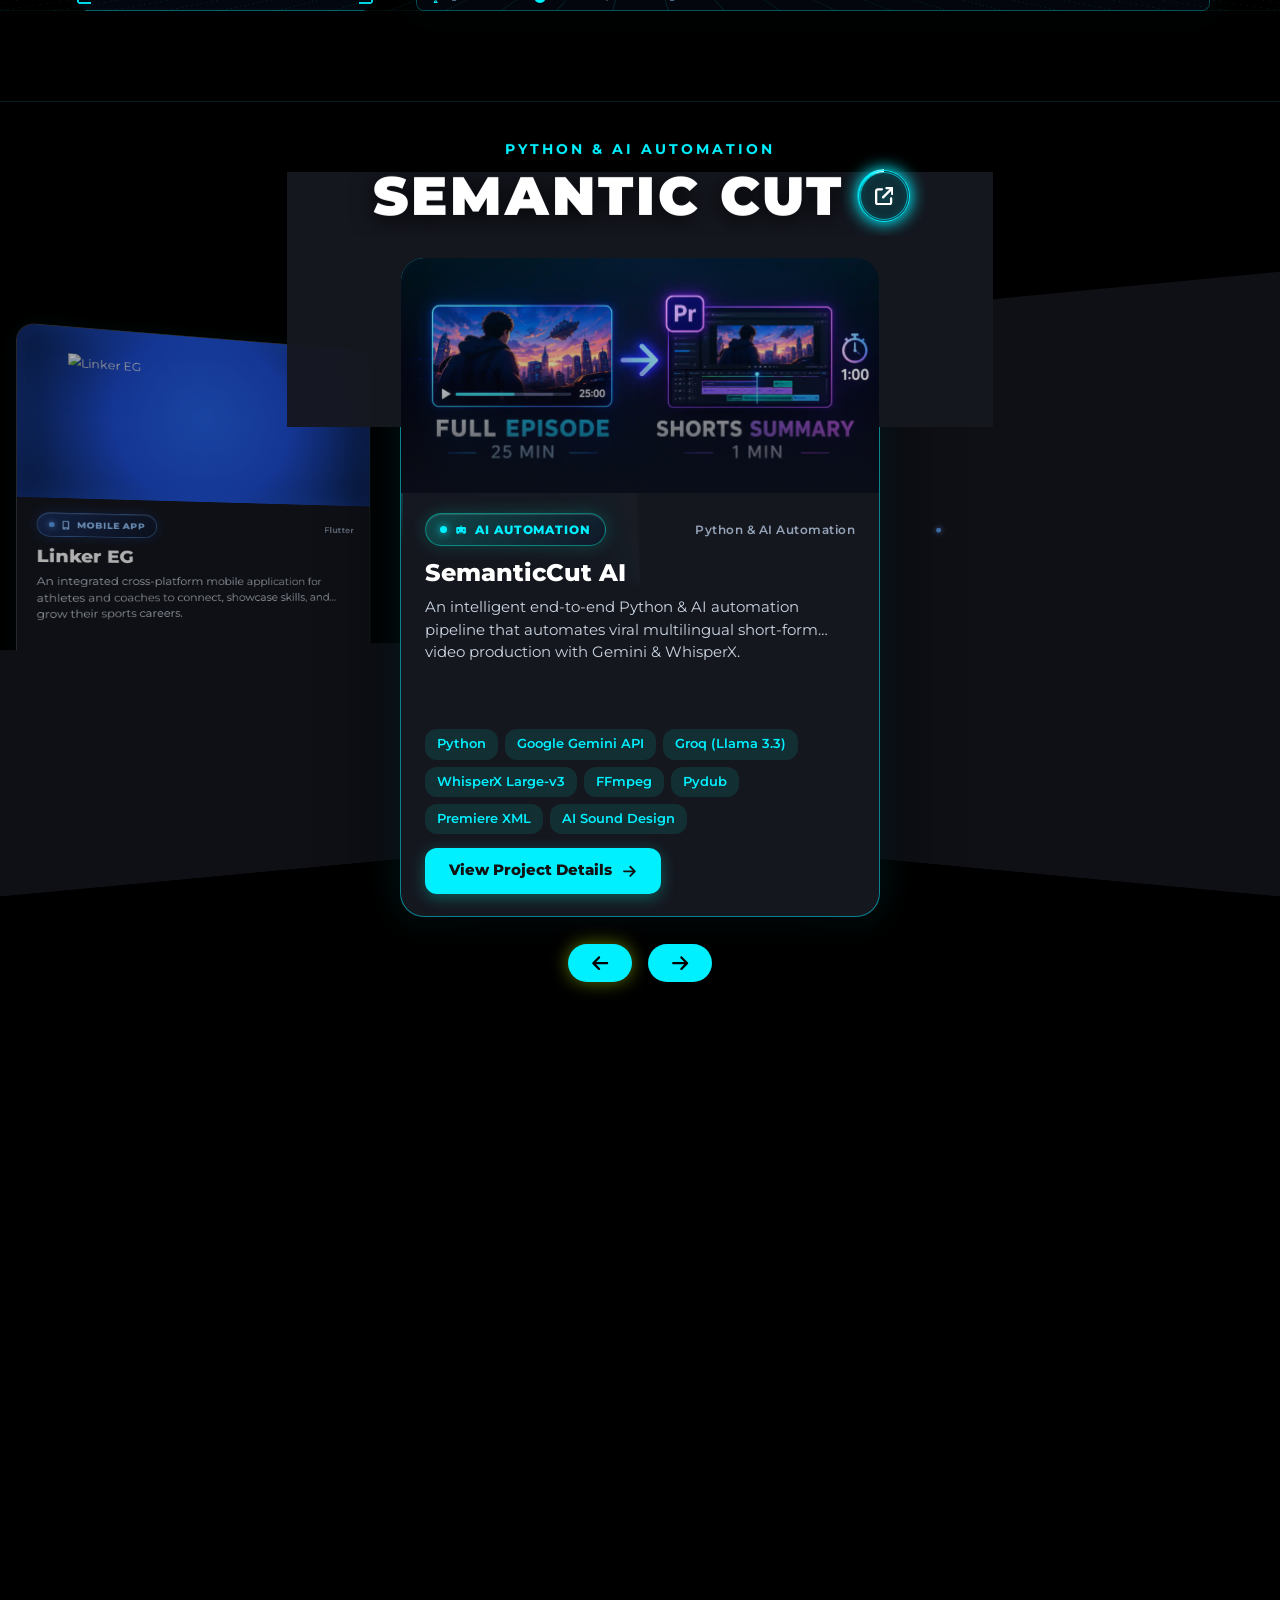
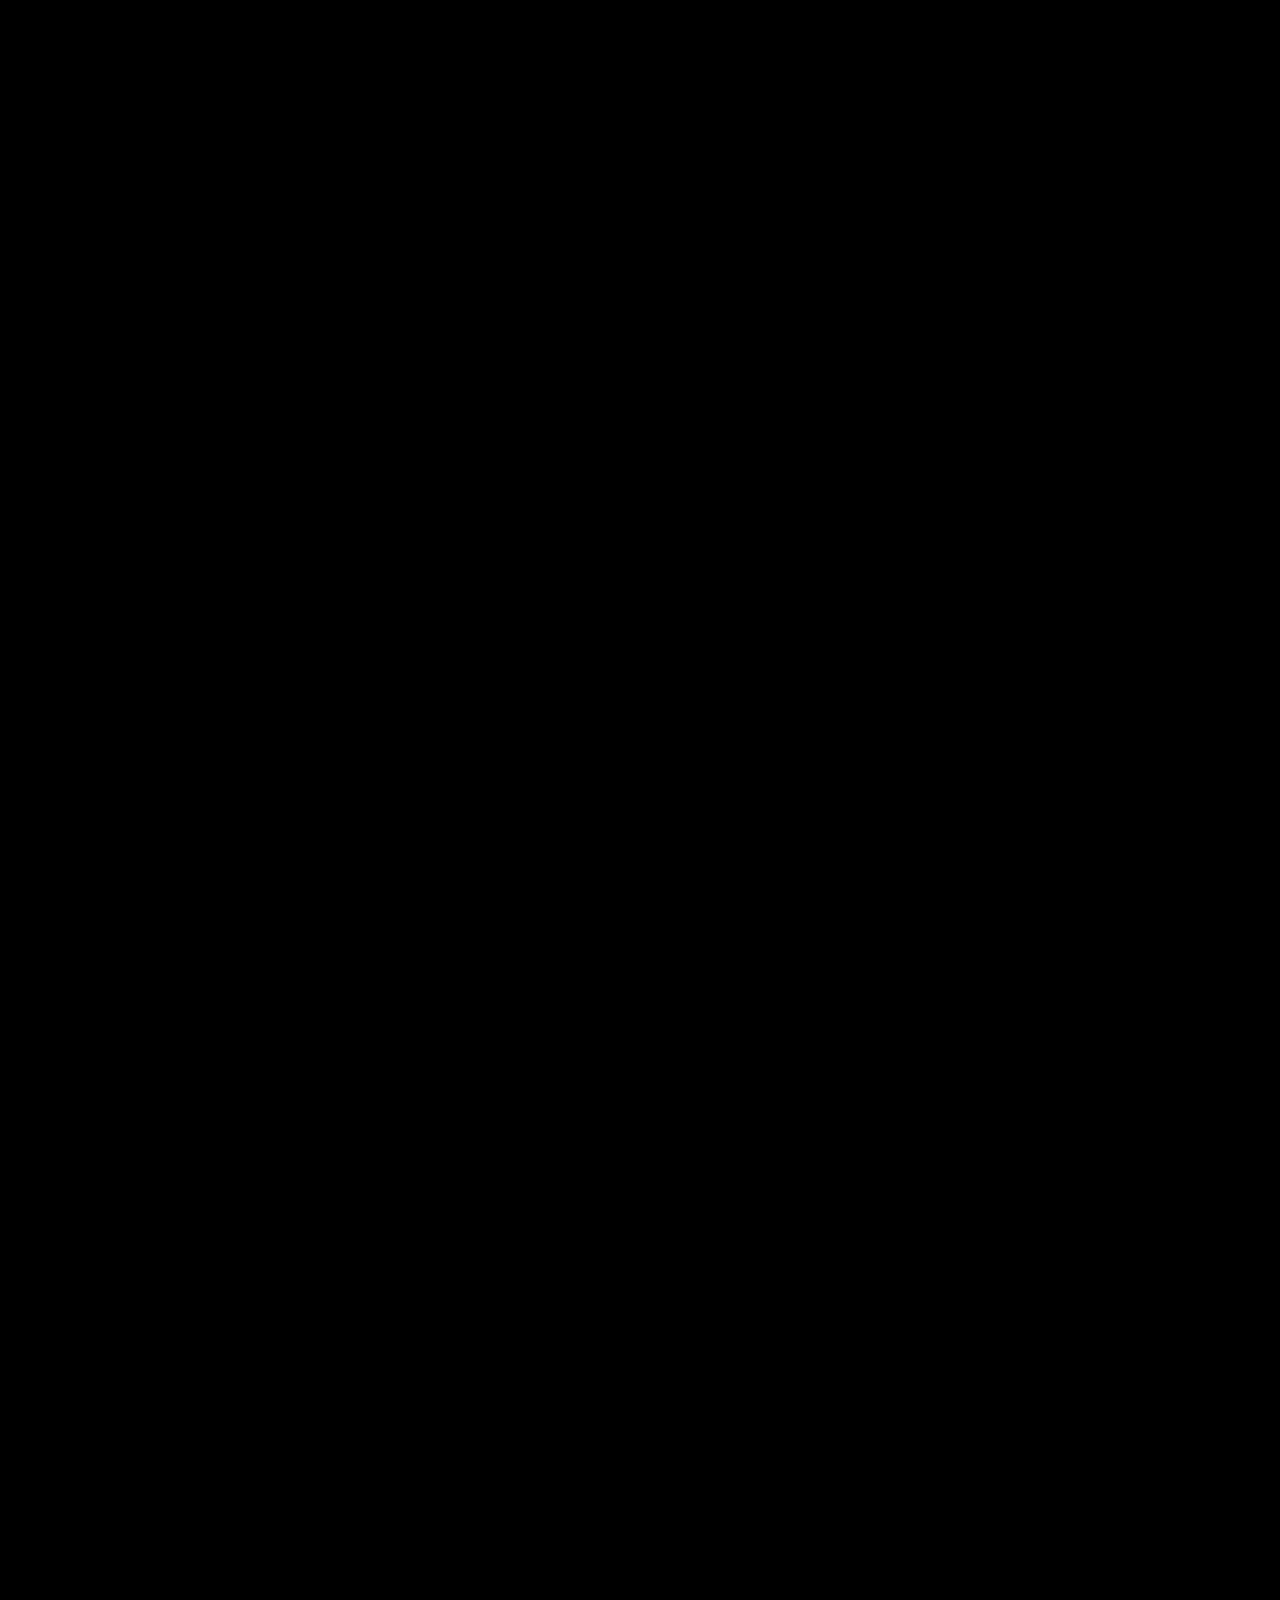
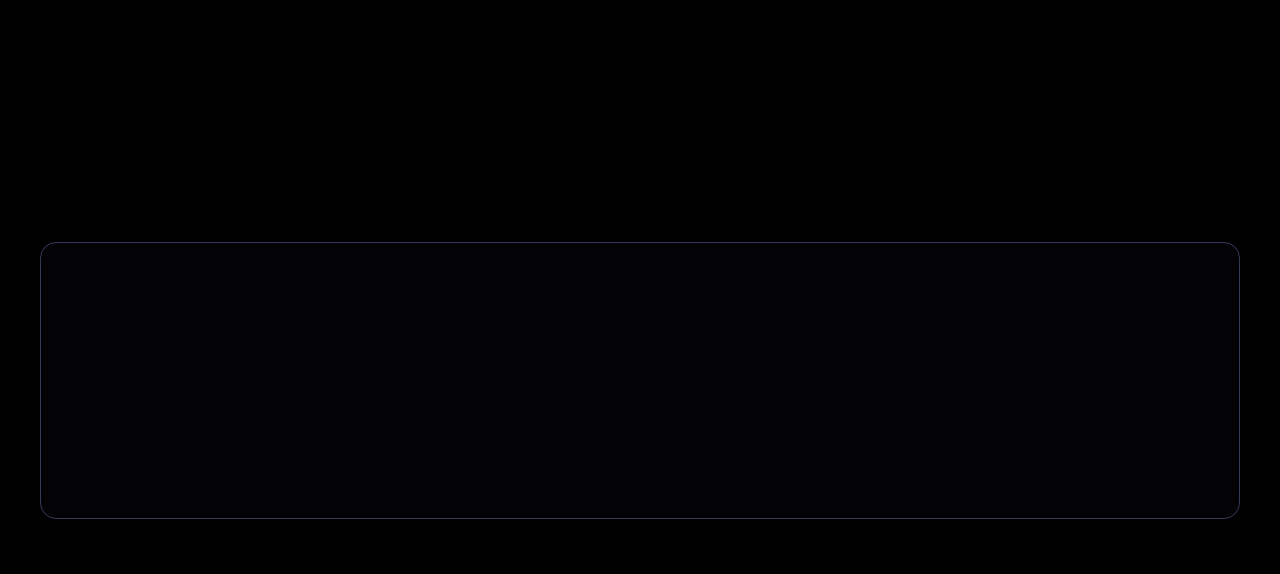
==== commit 8101cbd8: "Feat the sound system" ====
--- a/index.html
+++ b/index.html
@@ -27,6 +27,9 @@
     <script src="https://cdnjs.cloudflare.com/ajax/libs/gsap/3.12.5/gsap.min.js" defer></script>
     <script src="https://cdnjs.cloudflare.com/ajax/libs/gsap/3.12.5/ScrollTrigger.min.js" defer></script>
 
+    <!-- Audio Engine (Howler.js) — must load before audio.service.js (no defer!) -->
+    <script src="https://cdnjs.cloudflare.com/ajax/libs/howler/2.2.4/howler.min.js"></script>
+
     <!-- Initial Localization Dictionary (Synchronous) -->
     <script src="lang/en.js" id="lang-script"></script>
 
@@ -72,6 +75,24 @@
         height: calc(100vh + 2400px) !important;
       }
     </style>
+
+    <!-- Early Session Guard: Instantly hide overlay & restore audio state before first paint -->
+    <script>
+      (function () {
+        if (sessionStorage.getItem('experience_started') === 'true') {
+          // Inject a style rule to hide the overlay before the browser paints it
+          var s = document.createElement('style');
+          s.textContent = '#cyber-start-overlay { display: none !important; }';
+          document.head.appendChild(s);
+          // Ensure mute state is set (defaults to false/unmuted if never explicitly muted)
+          try {
+            if (localStorage.getItem('portfolio_audio_muted') === null) {
+              localStorage.setItem('portfolio_audio_muted', 'false');
+            }
+          } catch (e) {}
+        }
+      })();
+    </script>
   </head>
 
   <body id="home-page">
@@ -97,20 +118,70 @@
       <div class="preloader-grid-bg"></div>
     </div>
 
+    <!-- Cyber Audio & Experience Initialization Overlay (First-Load Entrance) -->
+    <div id="cyber-start-overlay" class="cyber-start-overlay" role="dialog" aria-modal="true" aria-labelledby="start-overlay-title">
+      <div class="start-overlay-backdrop"></div>
+      <div class="start-overlay-card">
+        <!-- Corner Tech Brackets -->
+        <div class="hud-corner hud-corner-tl"></div>
+        <div class="hud-corner hud-corner-tr"></div>
+        <div class="hud-corner hud-corner-bl"></div>
+        <div class="hud-corner hud-corner-br"></div>
+
+        <!-- Animated Radar Sound Waves Hologram Badge -->
+        <div class="start-overlay-badge">
+          <div class="badge-pulse-ring"></div>
+          <svg class="app-icon start-sound-icon" viewBox="0 0 640 512" fill="currentColor">
+            <path d="M533.6 32.5C598.5 85.3 640 165.8 640 256s-41.5 170.7-106.4 223.5c-10.3 8.4-25.4 6.8-33.8-3.5s-6.8-25.4 3.5-33.8C557.5 398.2 592 331.2 592 256s-34.5-142.2-88.7-186.3c-10.3-8.4-11.8-23.5-3.5-33.8s23.5-11.8 33.8-3.5zM473.1 107c6.1-12 20.8-16.8 32.8-10.7 48.2 24.4 82.1 74.5 82.1 132.3s-33.9 107.9-82.1 132.3c-12 6.1-26.7 1.3-32.8-10.7s-1.3-26.7 10.7-32.8C520.1 308.8 544 272.7 544 256s-23.9-52.8-60.2-71.2c-12-6.1-16.8-20.8-10.7-32.8zM380 448c-12.7 0-24.9-5.1-33.9-14.1L217.9 306 144 306c-26.5 0-48-21.5-48-48l0-64c0-26.5 21.5-48 48-48l73.9 0 128.1-127.9C355.1 8.9 367.3 3.8 380 3.8c24.3 0 44 19.7 44 44l0 356.3c0 24.3-19.7 44-44 44z"/>
+          </svg>
+        </div>
+
+        <div class="start-overlay-header">
+          <span class="start-sys-tag">&gt; [SYS.AUDIO // INITIALIZE_ENGINE]</span>
+          <h2 id="start-overlay-title" class="start-title">SPATIAL AUDIO INTERFACE</h2>
+        </div>
+
+        <p class="start-overlay-description">
+          This portfolio is enhanced with dynamic spatial audio sprites, GSAP scroll triggers, and high-frequency tactile UI interactions. Click below to initialize the audio engine.
+        </p>
+
+        <div class="start-overlay-actions">
+          <button id="btn-start-experience" class="btn-start-experience" type="button" data-sound-hover="ui-hover">
+            <svg class="app-icon" viewBox="0 0 384 512" fill="currentColor">
+              <path d="M73 39c-14.8-9.1-33.4-9.4-48.5-.9S0 62.6 0 80V432c0 17.4 9.4 33.4 24.5 41.9s33.7 8.1 48.5-.9L361 297c14.3-8.7 23-24.2 23-41s-8.7-32.2-23-41L73 39z"/>
+            </svg>
+            <span>START EXPERIENCE</span>
+          </button>
+          <button id="btn-skip-audio" class="btn-skip-audio" type="button">
+            <span>PROCEED MUTED</span>
+          </button>
+        </div>
+      </div>
+    </div>
+
     <!-- Global Sticky App Bar (Starts hidden on Hero) -->
     <header id="appbar-container" class="appbar appbar-hero-hidden">
       <div class="appbar-inner">
-        <a href="index.html" class="appbar-brand" title="Home">
+        <a href="index.html" class="appbar-brand" title="Home" data-sound-click="ui-click" data-sound-hover="ui-hover">
           <span class="hud-status-dot" aria-hidden="true"></span>
           <span class="brand-tag">&lt;</span><span class="brand-name">ahmedMansour</span><span class="brand-tag"> /&gt;</span>
         </a>
         <nav class="appbar-nav">
-          <a href="#projects-carousel-section" class="appbar-link" data-i18n-key="common.navProjects">Projects</a>
+          <a href="#projects-carousel-section" class="appbar-link" data-i18n-key="common.navProjects" data-sound-click="ui-click" data-sound-hover="ui-hover">Projects</a>
         </nav>
         <div class="appbar-actions">
+          <!-- Cyber Audio Controller (Mute / Unmute Toggle) -->
+          <button id="audio-toggle-btn" class="appbar-audio-btn" type="button" aria-label="Toggle Audio" title="Toggle Audio (Mute/Unmute)">
+            <span class="audio-btn-icon" id="audio-btn-icon"></span>
+            <span class="audio-wave-bars" aria-hidden="true">
+              <span class="bar bar-1"></span>
+              <span class="bar bar-2"></span>
+              <span class="bar bar-3"></span>
+            </span>
+          </button>
           <div class="language-switcher">
-            <button id="lang-en-btn">English</button>
-            <button id="lang-ar-btn">العربية</button>
+            <button id="lang-en-btn" data-sound-click="ui-click" data-sound-hover="ui-hover">English</button>
+            <button id="lang-ar-btn" data-sound-click="ui-click" data-sound-hover="ui-hover">العربية</button>
           </div>
         </div>
       </div>
@@ -221,7 +292,7 @@
           </div>
 
           <!-- Futuristic Animated Cyber Mouse Scroll Indicator -->
-          <div class="cyber-scroll-indicator" id="cyber-scroll-indicator" role="button" aria-label="Scroll to descend">
+          <div class="cyber-scroll-indicator" id="cyber-scroll-indicator" role="button" aria-label="Scroll to descend" data-sound-click="warp-whoosh" data-sound-hover="ui-hover">
             <div class="mouse-icon">
               <div class="mouse-wheel"></div>
             </div>
@@ -256,7 +327,7 @@
           
           <!-- 1. Left: Biometric Hologram ID Card -->
           <div class="biometric-card-wrapper">
-            <div class="biometric-card">
+            <div class="biometric-card" data-sound-hover="hologram-on">
               <!-- Corner HUD Brackets -->
               <div class="hud-corner hud-corner-tl"></div>
               <div class="hud-corner hud-corner-tr"></div>
@@ -300,18 +371,18 @@
             <!-- IDE Window Header -->
             <div class="ide-window-header">
               <div class="ide-dots">
-                <span class="dot dot-close" title="Close"></span>
-                <span class="dot dot-min" title="Minimize"></span>
-                <span class="dot dot-max" title="Maximize"></span>
+                <span class="dot dot-close" title="Close" data-sound-click="warning-beep" data-sound-hover="ui-hover"></span>
+                <span class="dot dot-min" title="Minimize" data-sound-click="warning-beep" data-sound-hover="ui-hover"></span>
+                <span class="dot dot-max" title="Maximize" data-sound-click="warning-beep" data-sound-hover="ui-hover"></span>
               </div>
 
               <!-- File Tabs -->
               <div class="ide-tabs">
-                <button class="ide-tab active" data-tab="dart" id="tab-dart" type="button">
+                <button class="ide-tab active" data-tab="dart" id="tab-dart" type="button" data-sound-click="ui-click" data-sound-hover="ui-hover">
                   <svg class="app-icon ide-tab-icon" viewBox="0 0 512 512" fill="currentColor" aria-hidden="true"><path d="M410.5 256.7L254.8 412.4l-57.8-57.8 97.9-97.9-97.9-97.9 57.8-57.8L410.5 256.7zM254.8 101L156.9 3.1 3.1 156.9l97.9 97.9L254.8 101zM156.9 508.9l97.9-97.9-57.8-57.8-97.9 97.9 57.8 57.8z"/></svg>
                   <span>ahmed_mansour.dart</span>
                 </button>
-                <button class="ide-tab" data-tab="json" id="tab-json" type="button">
+                <button class="ide-tab" data-tab="json" id="tab-json" type="button" data-sound-click="ui-click" data-sound-hover="ui-hover">
                   <svg class="app-icon ide-tab-icon" viewBox="0 0 384 512" fill="currentColor" aria-hidden="true"><path d="M0 64C0 28.7 28.7 0 64 0H224V128c0 17.7 14.3 32 32 32H384V448c0 35.3-28.7 64-64 64H64c-35.3 0-64-28.7-64-64V64zm384 64H256V0L384 128zM175 231c-9.4-9.4-24.6-9.4-33.9 0l-48 48c-9.4 9.4-9.4 24.6 0 33.9l48 48c9.4 9.4 24.6 9.4 33.9 0s9.4-24.6 0-33.9L141.9 296l33.1-33.1c9.4-9.4 9.4-24.6 0-33.9zm66 0c-9.4 9.4-9.4 24.6 0 33.9l33.1 33.1-33.1 33.1c-9.4 9.4-9.4 24.6 0 33.9s24.6 9.4 33.9 0l48-48c9.4-9.4 9.4-24.6 0-33.9l-48-48c-9.4-9.4-24.6-9.4-33.9 0z"/></svg>
                   <span>skills_matrix.json</span>
                 </button>
@@ -319,7 +390,7 @@
 
               <!-- Run Code Action Button -->
               <div class="ide-actions">
-                <button class="ide-run-btn" id="ide-run-btn" type="button" title="Execute Code">
+                <button class="ide-run-btn" id="ide-run-btn" type="button" title="Execute Code" data-sound-click="warp-whoosh" data-sound-hover="ui-hover">
                   <svg class="app-icon" viewBox="0 0 384 512" fill="currentColor" aria-hidden="true"><path d="M73 39c-14.8-9.1-33.4-9.4-48.5-.9S0 62.6 0 80V432c0 17.4 9.4 33.4 24.5 41.9s33.7 8.1 48.5-.9L361 297c14.3-8.7 23-24.2 23-41s-8.7-32.2-23-41L73 39z"/></svg>
                   <span>RUN CODE</span>
                   <span class="run-glow"></span>
@@ -416,10 +487,10 @@
 
         <!-- 3. Lower Controls Zone (Lime-Neon Arrows) -->
         <div class="carousel-controls-zone">
-          <button class="carousel-arrow-btn prev-btn" id="carousel-prev" aria-label="Previous Project">
+          <button class="carousel-arrow-btn prev-btn" id="carousel-prev" aria-label="Previous Project" data-sound-click="ratchet-step" data-sound-hover="ui-hover">
             <svg class="app-icon" viewBox="0 0 448 512" fill="currentColor" aria-hidden="true"><path d="M9.4 233.4c-12.5 12.5-12.5 32.8 0 45.3l160 160c12.5 12.5 32.8 12.5 45.3 0s12.5-32.8 0-45.3L109.2 288 416 288c17.7 0 32-14.3 32-32s-14.3-32-32-32l-306.7 0L214.6 118.6c12.5-12.5 12.5-32.8 0-45.3s-32.8-12.5-45.3 0l-160 160z"/></svg>
           </button>
-          <button class="carousel-arrow-btn next-btn" id="carousel-next" aria-label="Next Project">
+          <button class="carousel-arrow-btn next-btn" id="carousel-next" aria-label="Next Project" data-sound-click="ratchet-step" data-sound-hover="ui-hover">
             <svg class="app-icon" viewBox="0 0 448 512" fill="currentColor" aria-hidden="true"><path d="M438.6 278.6c12.5-12.5 12.5-32.8 0-45.3l-160-160c-12.5-12.5-32.8-12.5-45.3 0s-12.5 32.8 0 45.3L338.8 224 32 224c-17.7 0-32 14.3-32 32s14.3 32 32 32l306.7 0L233.4 393.4c-12.5 12.5-12.5 32.8 0 45.3s32.8 12.5 45.3 0l160-160z"/></svg>
           </button>
         </div>
@@ -436,6 +507,7 @@
     <!-- 1. Core Layer -->
     <script src="src/core/domain/usecases/localization.usecase.js"></script>
     <script src="src/core/data/datasources/storage.datasource.js"></script>
+    <script src="src/core/data/datasources/audio.service.js"></script>
     <script src="src/core/data/datasources/language.datasource.js"></script>
     <script src="src/core/data/repositories/language.repository.js"></script>
     <script src="src/core/presentation/components/language-switcher/language-switcher.component.js"></script>
--- a/src/core/presentation/components/appbar/appbar.css
+++ b/src/core/presentation/components/appbar/appbar.css
@@ -199,10 +199,128 @@
   border: 1px solid var(--border-color);
 }
 
-/* Right Actions (Language Switcher) */
+/* Right Actions (Audio Controller & Language Switcher) */
 .appbar-actions {
   display: flex;
   align-items: center;
+  gap: 10px;
+}
+
+/* ========================================================
+   CYBER AUDIO MUTE/UNMUTE TOGGLE CONTROLLER
+   ======================================================== */
+.appbar-audio-btn {
+  background: rgba(14, 20, 32, 0.75);
+  border: 1px solid rgba(0, 240, 255, 0.28);
+  border-radius: var(--radius-full);
+  padding: 5px 12px;
+  display: inline-flex;
+  align-items: center;
+  justify-content: center;
+  gap: 7px;
+  color: var(--color-primary);
+  cursor: pointer;
+  outline: none;
+  font-family: 'Share Tech Mono', monospace;
+  box-shadow: 0 0 10px rgba(0, 240, 255, 0.12), inset 0 0 8px rgba(0, 240, 255, 0.05);
+  transition: all 0.25s cubic-bezier(0.2, 0.8, 0.2, 1);
+  user-select: none;
+  height: 32px;
+  box-sizing: border-box;
+}
+
+.appbar-audio-btn:hover {
+  background: rgba(0, 240, 255, 0.12);
+  border-color: var(--color-primary);
+  color: #ffffff;
+  box-shadow: 0 0 16px rgba(0, 240, 255, 0.35), inset 0 0 10px rgba(0, 240, 255, 0.15);
+  transform: translateY(-1px);
+}
+
+.appbar-audio-btn:active {
+  transform: translateY(1px);
+}
+
+.appbar-audio-btn .audio-btn-icon {
+  display: inline-flex;
+  align-items: center;
+  justify-content: center;
+  width: 14px;
+  height: 14px;
+  flex-shrink: 0;
+  transition: transform 0.2s ease, color 0.2s ease;
+}
+
+.appbar-audio-btn .audio-btn-icon svg {
+  width: 100%;
+  height: 100%;
+  fill: currentColor;
+}
+
+/* Equalizer Animated Sound Wave Bars */
+.audio-wave-bars {
+  display: inline-flex;
+  align-items: center;
+  gap: 2.5px;
+  height: 12px;
+}
+
+.audio-wave-bars .bar {
+  display: block;
+  width: 2.5px;
+  background: var(--color-primary);
+  border-radius: 2px;
+  box-shadow: 0 0 6px var(--color-primary);
+  transition: height 0.2s ease, background 0.2s ease, opacity 0.2s ease;
+}
+
+.audio-wave-bars .bar-1 {
+  height: 6px;
+  animation: cyberAudioBar 1.1s ease-in-out infinite alternate;
+}
+
+.audio-wave-bars .bar-2 {
+  height: 11px;
+  animation: cyberAudioBar 0.8s ease-in-out 0.2s infinite alternate;
+}
+
+.audio-wave-bars .bar-3 {
+  height: 8px;
+  animation: cyberAudioBar 1.2s ease-in-out 0.4s infinite alternate;
+}
+
+@keyframes cyberAudioBar {
+  0% {
+    height: 3px;
+    opacity: 0.6;
+  }
+  100% {
+    height: 12px;
+    opacity: 1;
+  }
+}
+
+/* Muted State */
+.appbar-audio-btn.is-muted {
+  background: rgba(14, 16, 24, 0.6);
+  border-color: rgba(255, 77, 109, 0.35);
+  color: #ff4d6d;
+  box-shadow: none;
+}
+
+.appbar-audio-btn.is-muted:hover {
+  background: rgba(255, 77, 109, 0.12);
+  border-color: #ff4d6d;
+  color: #ffffff;
+  box-shadow: 0 0 14px rgba(255, 77, 109, 0.35);
+}
+
+.appbar-audio-btn.is-muted .audio-wave-bars .bar {
+  animation: none !important;
+  height: 2px !important;
+  background: #ff4d6d;
+  box-shadow: none;
+  opacity: 0.4;
 }
 
 /* Adjustments for project pages top spacing */
@@ -262,6 +380,19 @@
     box-sizing: border-box;
   }
 
+  .appbar-actions {
+    gap: 6px;
+  }
+
+  .appbar-audio-btn {
+    padding: 4px 8px;
+    height: 28px;
+  }
+
+  .audio-wave-bars {
+    display: none;
+  }
+
   .appbar-brand {
     font-size: 0.95rem;
   }
--- a/src/features/home/presentation/styles/home-header.css
+++ b/src/features/home/presentation/styles/home-header.css
@@ -130,6 +130,201 @@
   font-family: 'Orbitron', monospace;
   font-size: 0.82rem;
   text-shadow: 0 0 8px rgba(0, 240, 255, 0.6);
+}
+
+/* ========================================================
+   CYBER START EXPERIENCE / AUDIO INITIALIZATION OVERLAY
+   ======================================================== */
+.cyber-start-overlay {
+  position: fixed;
+  inset: 0;
+  width: 100vw;
+  height: 100vh;
+  z-index: 999990;
+  display: flex;
+  align-items: center;
+  justify-content: center;
+  pointer-events: auto;
+  overflow: hidden;
+  transition: opacity 0.4s ease, visibility 0.4s ease;
+}
+
+.start-overlay-backdrop {
+  position: absolute;
+  inset: 0;
+  background: rgba(2, 6, 14, 0.82);
+  backdrop-filter: blur(18px);
+  -webkit-backdrop-filter: blur(18px);
+  z-index: 1;
+}
+
+.start-overlay-card {
+  position: relative;
+  z-index: 2;
+  width: min(500px, 92vw);
+  background: rgba(6, 12, 24, 0.94);
+  border: 1px solid rgba(0, 240, 255, 0.35);
+  border-radius: 8px;
+  padding: 36px 30px 32px;
+  box-shadow: 0 0 50px rgba(0, 0, 0, 0.95), 0 0 30px rgba(0, 240, 255, 0.18), inset 0 0 25px rgba(0, 150, 255, 0.05);
+  backdrop-filter: blur(16px);
+  -webkit-backdrop-filter: blur(16px);
+  display: flex;
+  flex-direction: column;
+  align-items: center;
+  text-align: center;
+  gap: 16px;
+  box-sizing: border-box;
+  animation: cyberModalPop 0.4s cubic-bezier(0.16, 1, 0.3, 1) forwards;
+}
+
+@keyframes cyberModalPop {
+  0% {
+    transform: scale(0.92);
+    opacity: 0;
+  }
+  100% {
+    transform: scale(1);
+    opacity: 1;
+  }
+}
+
+.start-overlay-badge {
+  position: relative;
+  width: 68px;
+  height: 68px;
+  border-radius: 50%;
+  background: radial-gradient(circle, rgba(0, 240, 255, 0.25) 0%, rgba(10, 20, 36, 0.95) 80%);
+  border: 1.5px solid rgba(0, 240, 255, 0.7);
+  display: flex;
+  align-items: center;
+  justify-content: center;
+  color: var(--color-primary);
+  box-shadow: 0 0 25px rgba(0, 240, 255, 0.4), inset 0 0 14px rgba(0, 240, 255, 0.25);
+  margin-bottom: 4px;
+}
+
+.start-sound-icon {
+  width: 30px;
+  height: 30px;
+  fill: currentColor;
+  filter: drop-shadow(0 0 8px #00f0ff);
+}
+
+.badge-pulse-ring {
+  position: absolute;
+  inset: -6px;
+  border-radius: 50%;
+  border: 1.5px solid rgba(0, 240, 255, 0.6);
+  animation: startRadarPulse 2s cubic-bezier(0.2, 0.8, 0.2, 1) infinite;
+}
+
+@keyframes startRadarPulse {
+  0% {
+    transform: scale(0.9);
+    opacity: 0.9;
+  }
+  100% {
+    transform: scale(1.6);
+    opacity: 0;
+  }
+}
+
+.start-overlay-header {
+  display: flex;
+  flex-direction: column;
+  gap: 6px;
+  align-items: center;
+}
+
+.start-sys-tag {
+  font-family: 'Share Tech Mono', monospace;
+  font-size: 0.82rem;
+  letter-spacing: 2px;
+  color: #00f0ff;
+  text-shadow: 0 0 8px rgba(0, 240, 255, 0.5);
+}
+
+.start-title {
+  font-family: 'Orbitron', 'Montserrat', sans-serif;
+  font-size: clamp(1.2rem, 3.2vw, 1.55rem);
+  font-weight: 800;
+  letter-spacing: 1.5px;
+  color: #ffffff;
+  margin: 0;
+  text-transform: uppercase;
+}
+
+.start-overlay-description {
+  font-family: 'Lato', sans-serif;
+  font-size: 0.92rem;
+  line-height: 1.6;
+  color: #94a3b8;
+  margin: 0;
+  max-width: 95%;
+}
+
+.start-overlay-actions {
+  display: flex;
+  flex-direction: column;
+  width: 100%;
+  gap: 10px;
+  margin-top: 6px;
+}
+
+.btn-start-experience {
+  background: linear-gradient(135deg, rgba(0, 240, 255, 0.2) 0%, rgba(77, 162, 255, 0.35) 100%);
+  border: 1.5px solid #00f0ff;
+  color: #ffffff;
+  font-family: 'Orbitron', 'Share Tech Mono', monospace;
+  font-size: 0.88rem;
+  font-weight: 700;
+  letter-spacing: 2px;
+  padding: 13px 24px;
+  border-radius: 6px;
+  cursor: pointer;
+  display: inline-flex;
+  align-items: center;
+  justify-content: center;
+  gap: 10px;
+  position: relative;
+  overflow: hidden;
+  transition: all 0.3s cubic-bezier(0.16, 1, 0.3, 1);
+  box-shadow: 0 0 20px rgba(0, 240, 255, 0.35), inset 0 0 10px rgba(0, 240, 255, 0.15);
+}
+
+.btn-start-experience:hover {
+  background: linear-gradient(135deg, rgba(0, 240, 255, 0.35) 0%, rgba(77, 162, 255, 0.5) 100%);
+  box-shadow: 0 0 35px rgba(0, 240, 255, 0.7), inset 0 0 15px rgba(0, 240, 255, 0.3);
+  transform: translateY(-2px);
+  color: #00f0ff;
+}
+
+.btn-start-experience:active {
+  transform: translateY(1px);
+}
+
+.btn-start-experience svg {
+  width: 13px;
+  height: 13px;
+  fill: currentColor;
+}
+
+.btn-skip-audio {
+  background: transparent;
+  border: none;
+  color: #64748b;
+  font-family: 'Share Tech Mono', monospace;
+  font-size: 0.8rem;
+  letter-spacing: 1px;
+  cursor: pointer;
+  padding: 6px 12px;
+  transition: color 0.2s ease;
+}
+
+.btn-skip-audio:hover {
+  color: #cbd5e1;
+  text-decoration: underline;
 }
 
 /* ========================================================
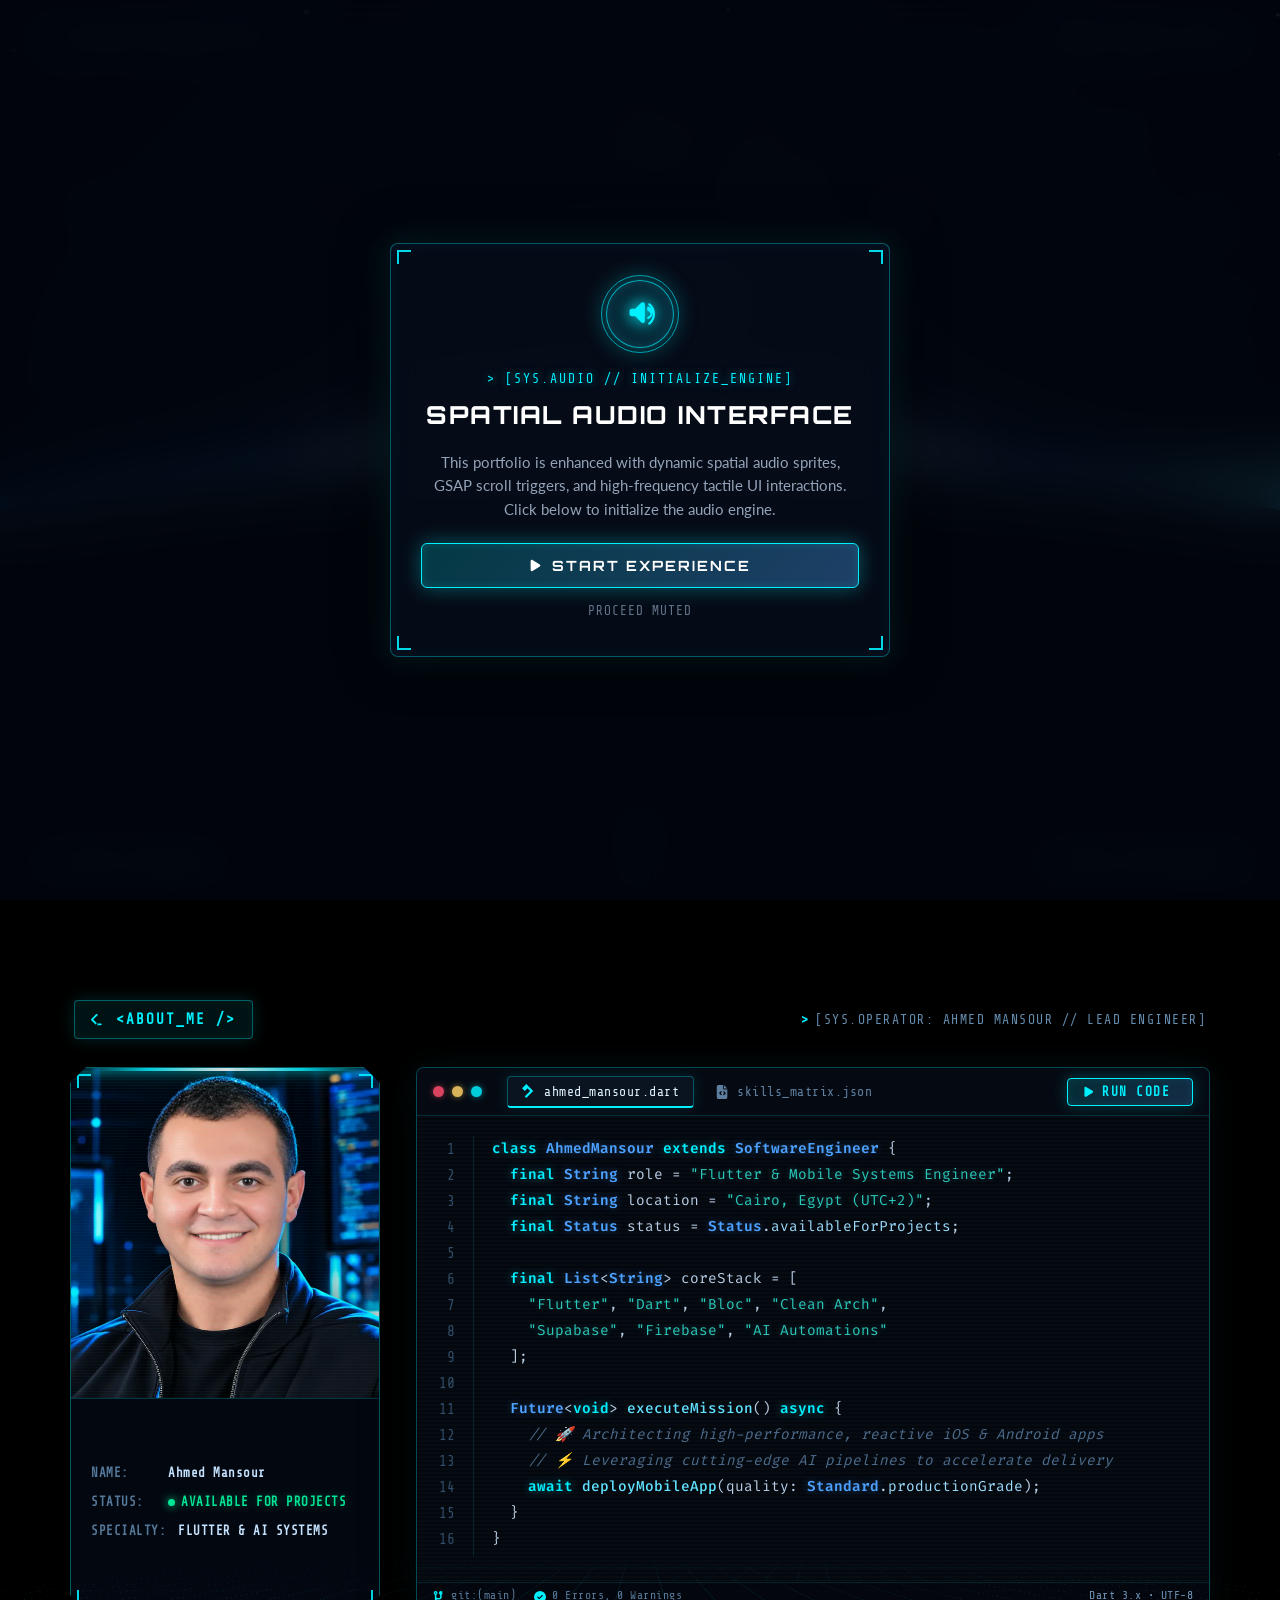
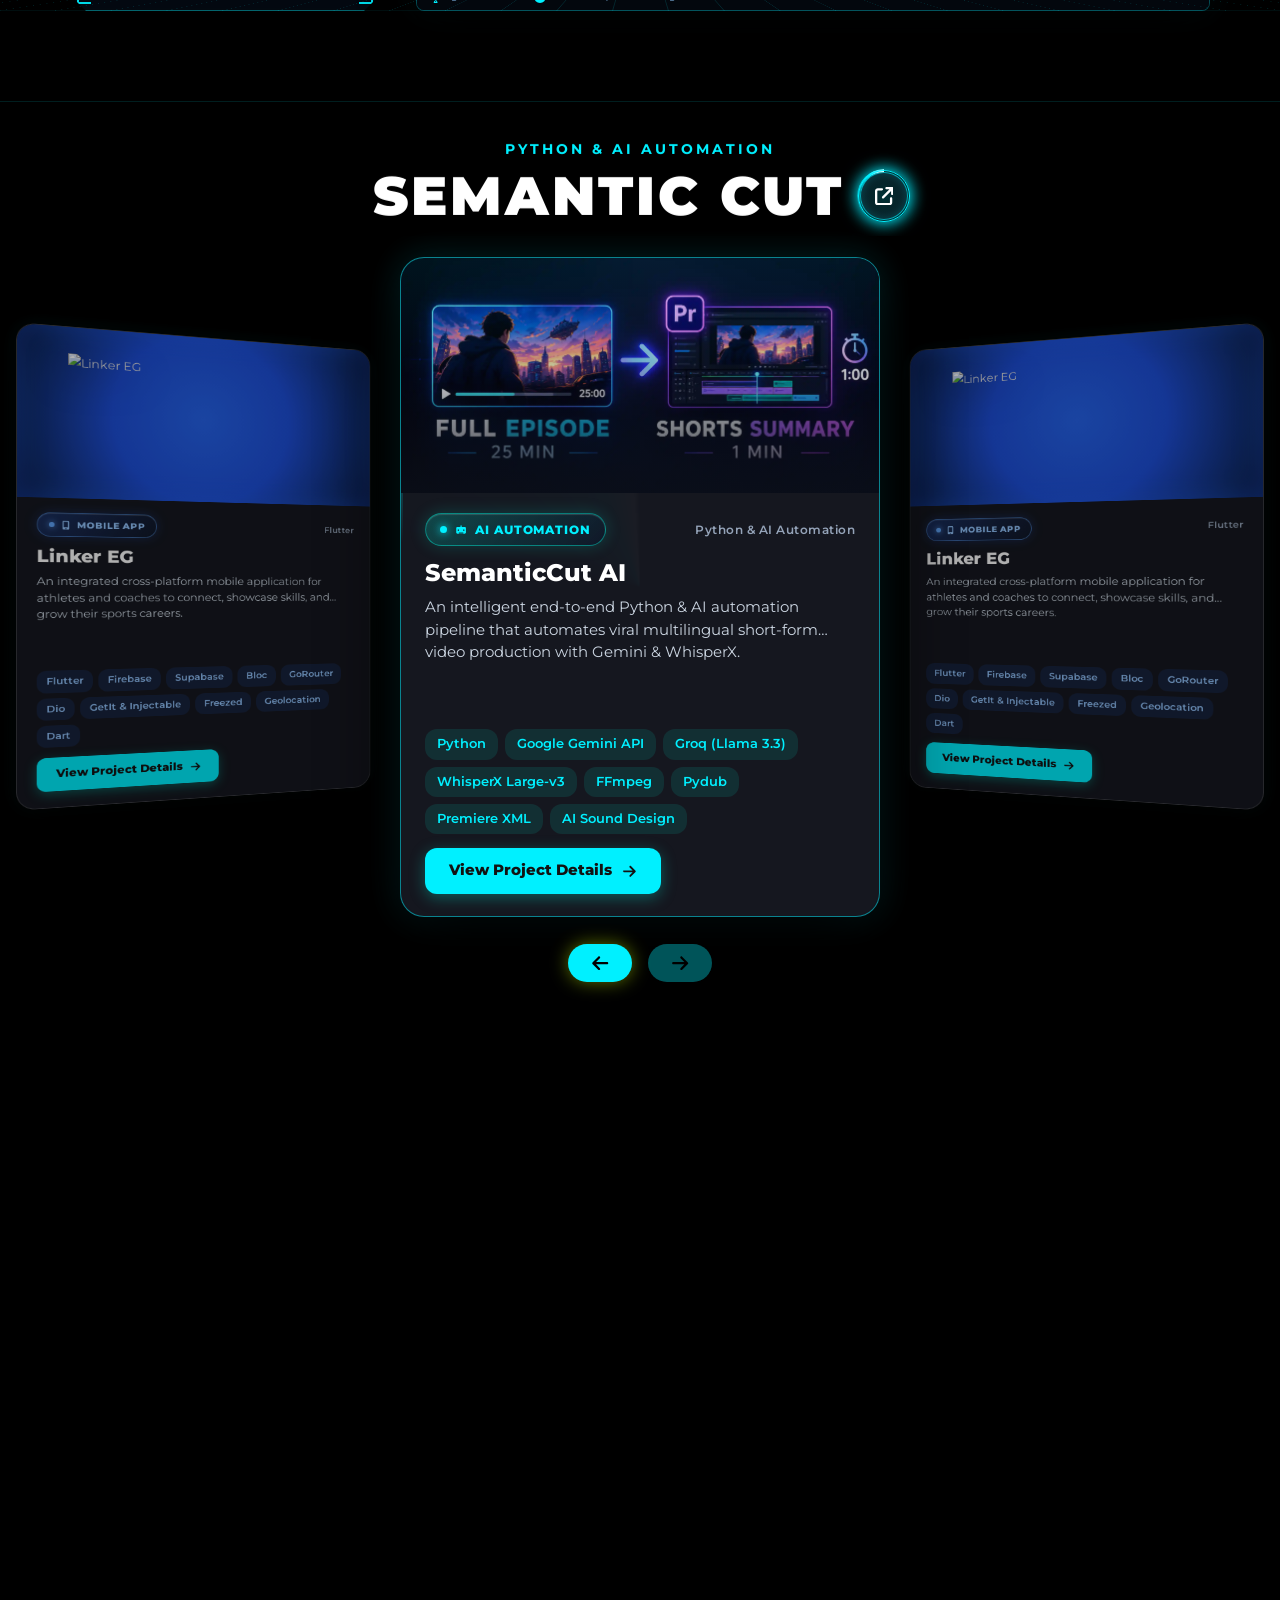
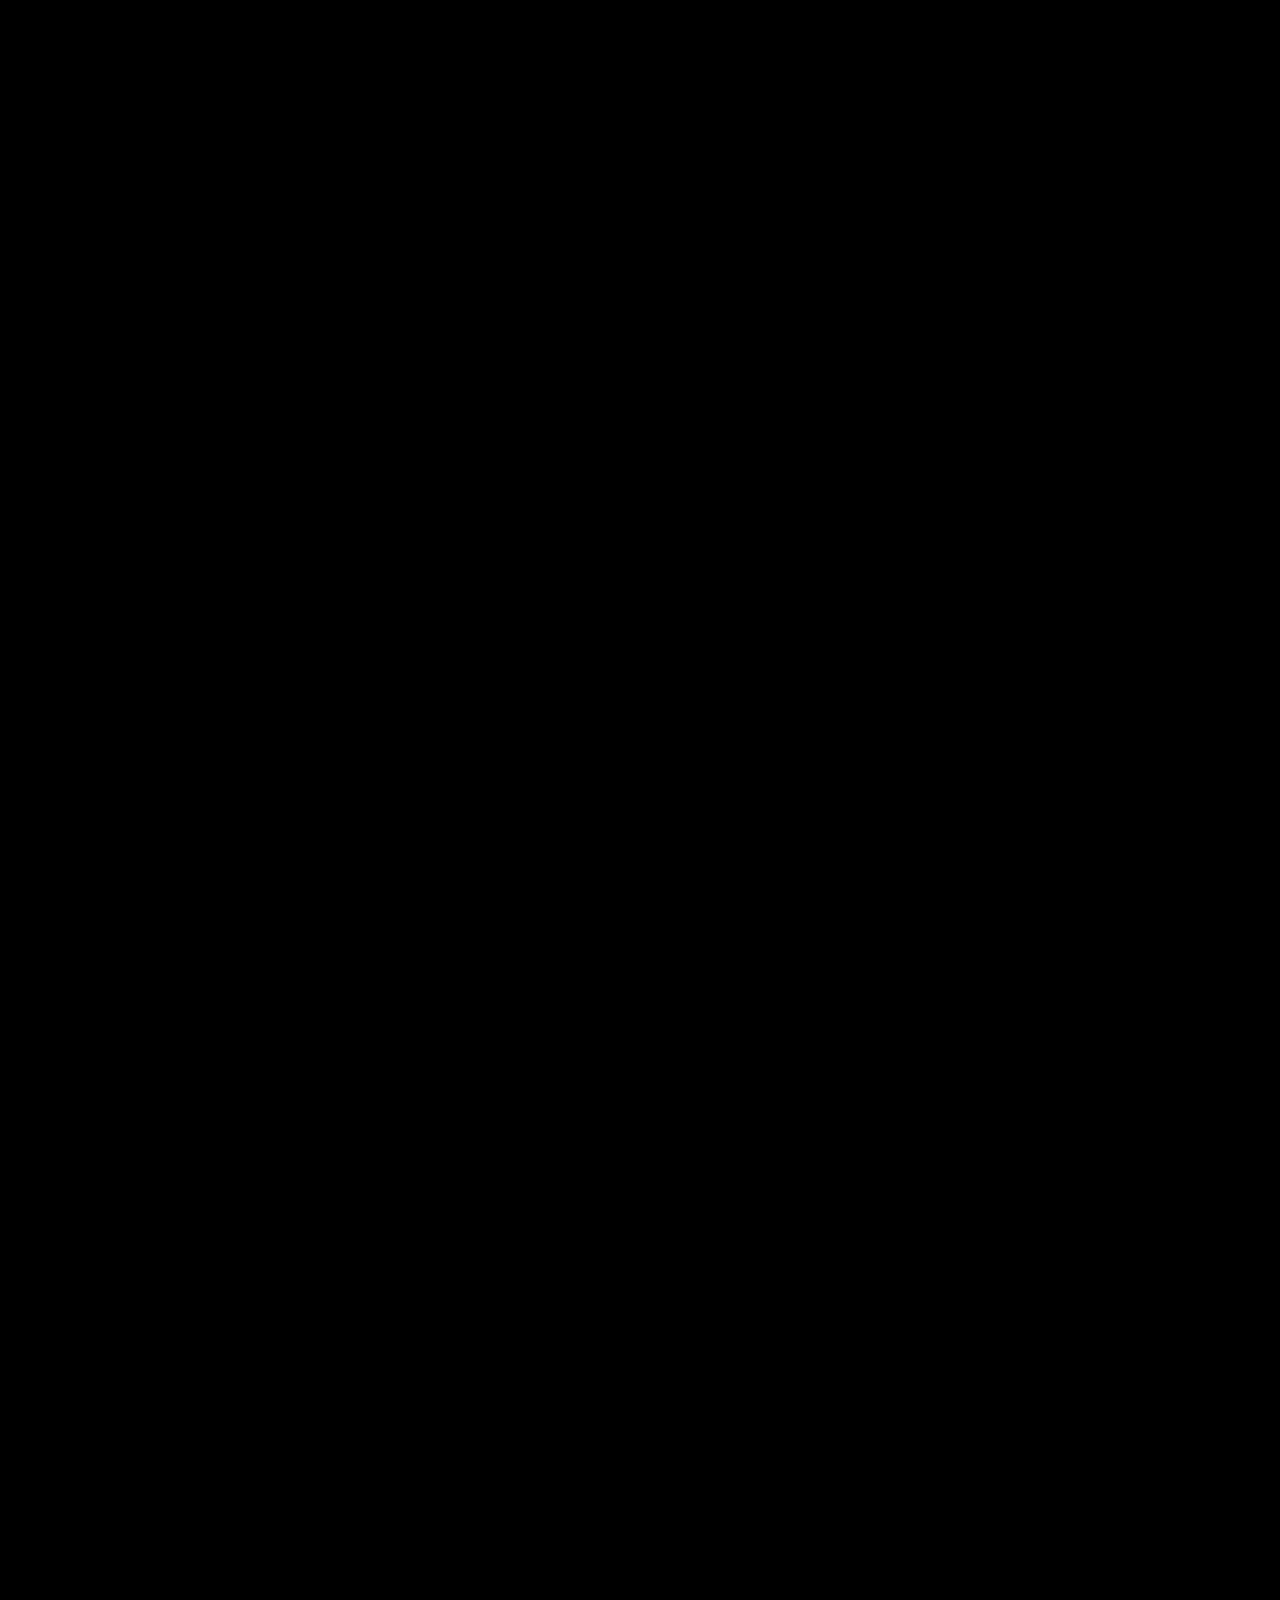
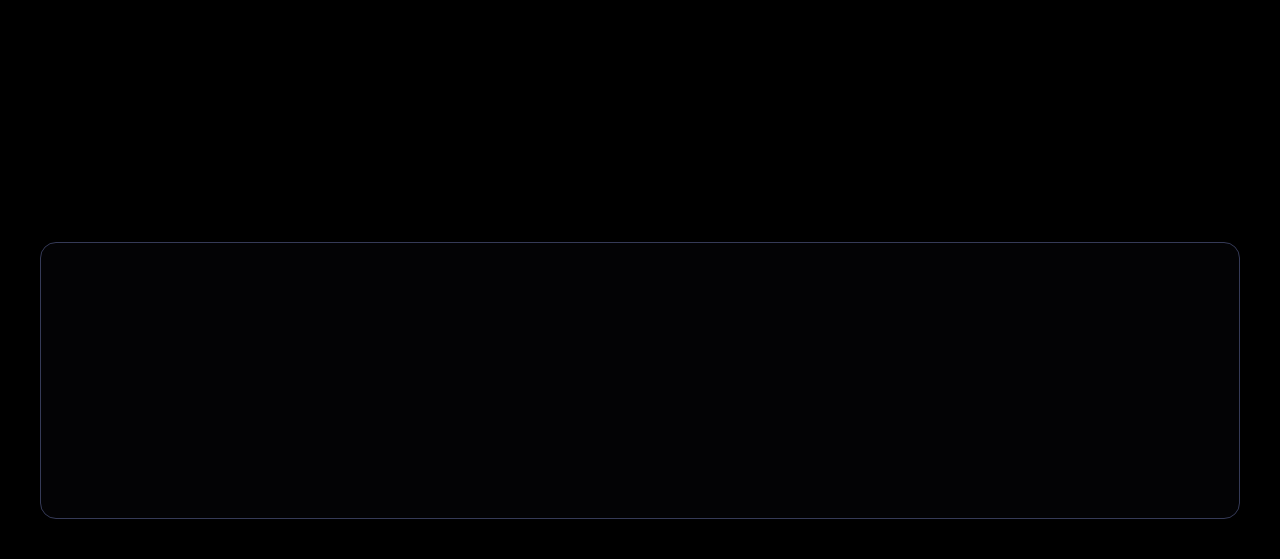
==== commit c23a1888: "feat: implement home and linker features with controllers, styles, localization, and assets" ====
--- a/index.html
+++ b/index.html
@@ -19,7 +19,7 @@
     <link rel="preconnect" href="https://fonts.googleapis.com" />
     <link rel="preconnect" href="https://fonts.gstatic.com" crossorigin />
     <link
-      href="https://fonts.googleapis.com/css2?family=Cairo:wght@300;400;600;700&family=Fira+Code:wght@400;600;700&family=Lato:wght@300;400;700&family=Montserrat:wght@300;400;600;700&family=Orbitron:wght@500;700;800;900&family=Share+Tech+Mono&display=swap"
+      href="https://fonts.googleapis.com/css2?family=Alexandria:wght@500;700;800;900&family=Cairo:wght@300;400;600;700&family=Fira+Code:wght@400;600;700&family=Lato:wght@300;400;700&family=Montserrat:wght@300;400;600;700&family=Orbitron:wght@500;700;800;900&family=Share+Tech+Mono&family=Tajawal:wght@500;700;800;900&display=swap"
       rel="stylesheet"
     />
 
@@ -272,23 +272,23 @@
 
           <!-- Sequential Scroll-Triggered Subtitle -->
           <div id="subtitle" class="gravity-subtitle">
-            <span class="sub-word sub-software">SOFTWARE</span>
-            <span class="sub-word sub-engineer">ENGINEER</span>
-            <span class="sub-word sub-tag">[ FLUTTER & AI ]</span>
+            <span class="sub-word sub-software" data-i18n-key="indexPage.subSoftware">SOFTWARE</span>
+            <span class="sub-word sub-engineer" data-i18n-key="indexPage.subEngineer">ENGINEER</span>
+            <span class="sub-word sub-tag" data-i18n-key="indexPage.subTag">[ FLUTTER & AI ]</span>
           </div>
 
           <!-- Futuristic Cyberpunk HUD Telemetry Terminal Modules -->
           <div class="hud-telemetry hud-tl">
-            <span class="hud-bracket">&gt;</span> [SYS.CORE: FLUTTER &amp; AI // ACTIVE] <span class="cyber-pulse-dot" title="Core Active"></span>
+            <span class="hud-bracket">&gt;</span> <span class="hud-text" data-i18n-key="indexPage.hudCore">[SYS.CORE: FLUTTER &amp; AI]</span> <span class="cyber-pulse-dot" title="Core Active"></span>
           </div>
           <div class="hud-telemetry hud-tr">
-            <span class="hud-bracket">&gt;</span> [NODE: CAIRO // 30.04° N // UTC+2]
+            <span class="hud-bracket">&gt;</span> <span class="hud-text" data-i18n-key="indexPage.hudNode">[NODE: CAIRO // UTC+2]</span>
           </div>
           <div class="hud-telemetry hud-bl">
-            <span class="hud-bracket">&gt;</span> [STATUS: OPEN FOR MISSIONS]
+            <span class="hud-bracket">&gt;</span> <span class="hud-text" data-i18n-key="indexPage.hudStatus">[STATUS: AVAILABLE]</span>
           </div>
           <div class="hud-telemetry hud-br">
-            <span class="hud-bracket">&gt;</span> [INPUT: SCROLL_TO_DESCEND] <span class="cyber-cursor"></span>
+            <span class="hud-bracket">&gt;</span> <span class="hud-text" data-i18n-key="indexPage.hudInput">[INPUT: SCROLL_DOWN]</span> <span class="cyber-cursor"></span>
           </div>
 
           <!-- Futuristic Animated Cyber Mouse Scroll Indicator -->
@@ -299,7 +299,7 @@
             <div class="scroll-chevrons">
               <span class="chevron-down"></span>
             </div>
-            <span class="scroll-text">SCROLL</span>
+            <span class="scroll-text" data-i18n-key="indexPage.hudScroll">SCROLL</span>
           </div>
         </div>
       </header>
@@ -315,10 +315,10 @@
         <div class="cyber-section-header">
           <div class="cyber-tag-badge">
             <svg class="app-icon" viewBox="0 0 512 512" fill="currentColor" aria-hidden="true"><path d="M9.4 233.4c-12.5 12.5-12.5 32.8 0 45.3l160 160c12.5 12.5 32.8 12.5 45.3 0s12.5-32.8 0-45.3L77.3 256 214.6 118.6c12.5-12.5 12.5-32.8 0-45.3s-32.8-12.5-45.3 0l-160 160zm352 182.6c0 17.7-14.3 32-32 32H192c-17.7 0-32-14.3-32-32s14.3-32 32-32h137.4c17.7 0 32 14.3 32 32z"/></svg>
-            <span>&lt;ABOUT_ME /&gt;</span>
+            <span data-i18n-key="indexPage.aboutMeTag">&lt;ABOUT_ME /&gt;</span>
           </div>
           <div class="cyber-header-telemetry">
-            <span class="hud-bracket">&gt;</span> [SYS.OPERATOR: AHMED MANSOUR // LEVEL: LEAD]
+            <span class="hud-bracket">&gt;</span> <span data-i18n-key="indexPage.aboutHeaderTelemetry">[SYS.OPERATOR: AHMED MANSOUR // LEAD ENGINEER]</span>
           </div>
         </div>
 
@@ -349,25 +349,25 @@
               <!-- Biometric Telemetry Meta Footer -->
               <div class="bio-meta-footer">
                 <div class="bio-id-row">
-                  <span class="bio-label">OPERATOR:</span>
-                  <span class="bio-val">AHMED_MANSOUR</span>
+                  <span class="bio-label" data-i18n-key="indexPage.bioLabelName">NAME:</span>
+                  <span class="bio-val" data-i18n-key="indexPage.bioValName">Ahmed Mansour</span>
                 </div>
                 <div class="bio-id-row">
-                  <span class="bio-label">STATUS:</span>
+                  <span class="bio-label" data-i18n-key="indexPage.bioLabelStatus">STATUS:</span>
                   <span class="bio-val bio-status-active">
-                    <span class="bio-pulse-dot"></span> AVAILABLE FOR PROJECTS
+                    <span class="bio-pulse-dot"></span> <span data-i18n-key="indexPage.bioValStatus">AVAILABLE FOR PROJECTS</span>
                   </span>
                 </div>
                 <div class="bio-id-row">
-                  <span class="bio-label">SPECIALTY:</span>
-                  <span class="bio-val">FLUTTER &amp; AI SYSTEMS</span>
+                  <span class="bio-label" data-i18n-key="indexPage.bioLabelSpecialty">SPECIALTY:</span>
+                  <span class="bio-val" data-i18n-key="indexPage.bioValSpecialty">FLUTTER &amp; AI SYSTEMS</span>
                 </div>
               </div>
             </div>
           </div>
 
-          <!-- 2. Right: Cyberpunk Code IDE Window -->
-          <div class="cyber-ide-container">
+          <!-- 2. Right: Cyberpunk Code IDE Window (Protected Strictly in LTR) -->
+          <div class="cyber-ide-container" dir="ltr">
             <!-- IDE Window Header -->
             <div class="ide-window-header">
               <div class="ide-dots">
@@ -405,9 +405,7 @@
                 <span>6</span><span>7</span><span>8</span><span>9</span><span>10</span>
                 <span>11</span><span>12</span><span>13</span><span>14</span><span>15</span><span>16</span>
               </div>
-              <div class="ide-code-scroll">
-                <!-- Pre code blocks for Dart & JSON tabs -->
-                <pre class="ide-code-content active" id="code-dart"><code><span class="cm-kw">class</span> <span class="cm-cls">AhmedMansour</span> <span class="cm-kw">extends</span> <span class="cm-cls">SoftwareEngineer</span> {
+              <div class="ide-code-scroll"><pre class="ide-code-content active" id="code-dart"><code><span class="cm-kw">class</span> <span class="cm-cls">AhmedMansour</span> <span class="cm-kw">extends</span> <span class="cm-cls">SoftwareEngineer</span> {
   <span class="cm-kw">final</span> <span class="cm-cls">String</span> role = <span class="cm-str">"Flutter &amp; Mobile Systems Engineer"</span>;
   <span class="cm-kw">final</span> <span class="cm-cls">String</span> location = <span class="cm-str">"Cairo, Egypt (UTC+2)"</span>;
   <span class="cm-kw">final</span> <span class="cm-cls">Status</span> status = <span class="cm-cls">Status</span>.<span class="cm-prop">availableForProjects</span>;
--- a/src/core/presentation/styles/base.css
+++ b/src/core/presentation/styles/base.css
@@ -16,6 +16,11 @@
 html,
 body {
   overflow-x: clip;
+}
+
+img {
+  max-width: 100%;
+  height: auto;
 }
 
 body {
--- a/src/features/home/presentation/styles/home-header.css
+++ b/src/features/home/presentation/styles/home-header.css
@@ -469,7 +469,7 @@
 
 .hud-telemetry {
   position: absolute;
-  font-family: 'Share Tech Mono', 'Courier New', Courier, monospace;
+  font-family: 'Share Tech Mono', 'Cairo', monospace, sans-serif;
   font-size: 11px;
   letter-spacing: 1.8px;
   color: #8bbce5;
@@ -741,7 +741,6 @@
   justify-content: center;
   align-items: center;
   gap: 14px;
-  direction: ltr !important;
 }
 
 #subtitle .sub-word {
@@ -939,10 +938,13 @@
 }
 
 .cyber-header-telemetry {
-  font-family: 'Share Tech Mono', monospace;
+  font-family: 'Share Tech Mono', 'Cairo', monospace, sans-serif;
   font-size: 0.82rem;
   color: #648cae;
   letter-spacing: 1.5px;
+  display: inline-flex;
+  align-items: center;
+  gap: 6px;
 }
 
 .cyber-header-telemetry .hud-bracket {
@@ -1117,16 +1119,19 @@
 
 .bio-id-row {
   display: flex;
-  justify-content: space-between;
-  align-items: center;
-  font-family: 'Share Tech Mono', 'Fira Code', monospace;
+  justify-content: flex-start;
+  align-items: center;
+  gap: 12px;
+  font-family: 'Share Tech Mono', 'Cairo', monospace, sans-serif;
   font-size: 0.78rem;
-  letter-spacing: 1px;
+  letter-spacing: 0.5px;
 }
 
 .bio-label {
   color: #55799b;
   font-weight: bold;
+  min-width: 65px;
+  flex-shrink: 0;
 }
 
 .bio-val {
@@ -1168,6 +1173,9 @@
   display: flex;
   flex-direction: column;
   position: relative;
+  direction: ltr !important;
+  text-align: left !important;
+  unicode-bidi: isolate !important;
 }
 
 /* IDE Window Top Header */
@@ -1568,10 +1576,10 @@
   .hud-telemetry {
     display: inline-flex !important;
     font-size: clamp(7.5px, 2vw, 9px) !important;
-    padding: 3px 7px !important;
-    letter-spacing: 0.8px !important;
+    padding: 3px 6px !important;
+    letter-spacing: 0.5px !important;
     border-radius: 3px !important;
-    max-width: 44%;
+    max-width: 48.5%;
     white-space: nowrap;
     overflow: hidden;
     text-overflow: ellipsis;
@@ -1638,7 +1646,6 @@
     padding: 0 16px;
     font-size: clamp(10px, 2.9vw, 13px);
     letter-spacing: 2px;
-    direction: ltr !important;
   }
 
   #subtitle .sub-word {
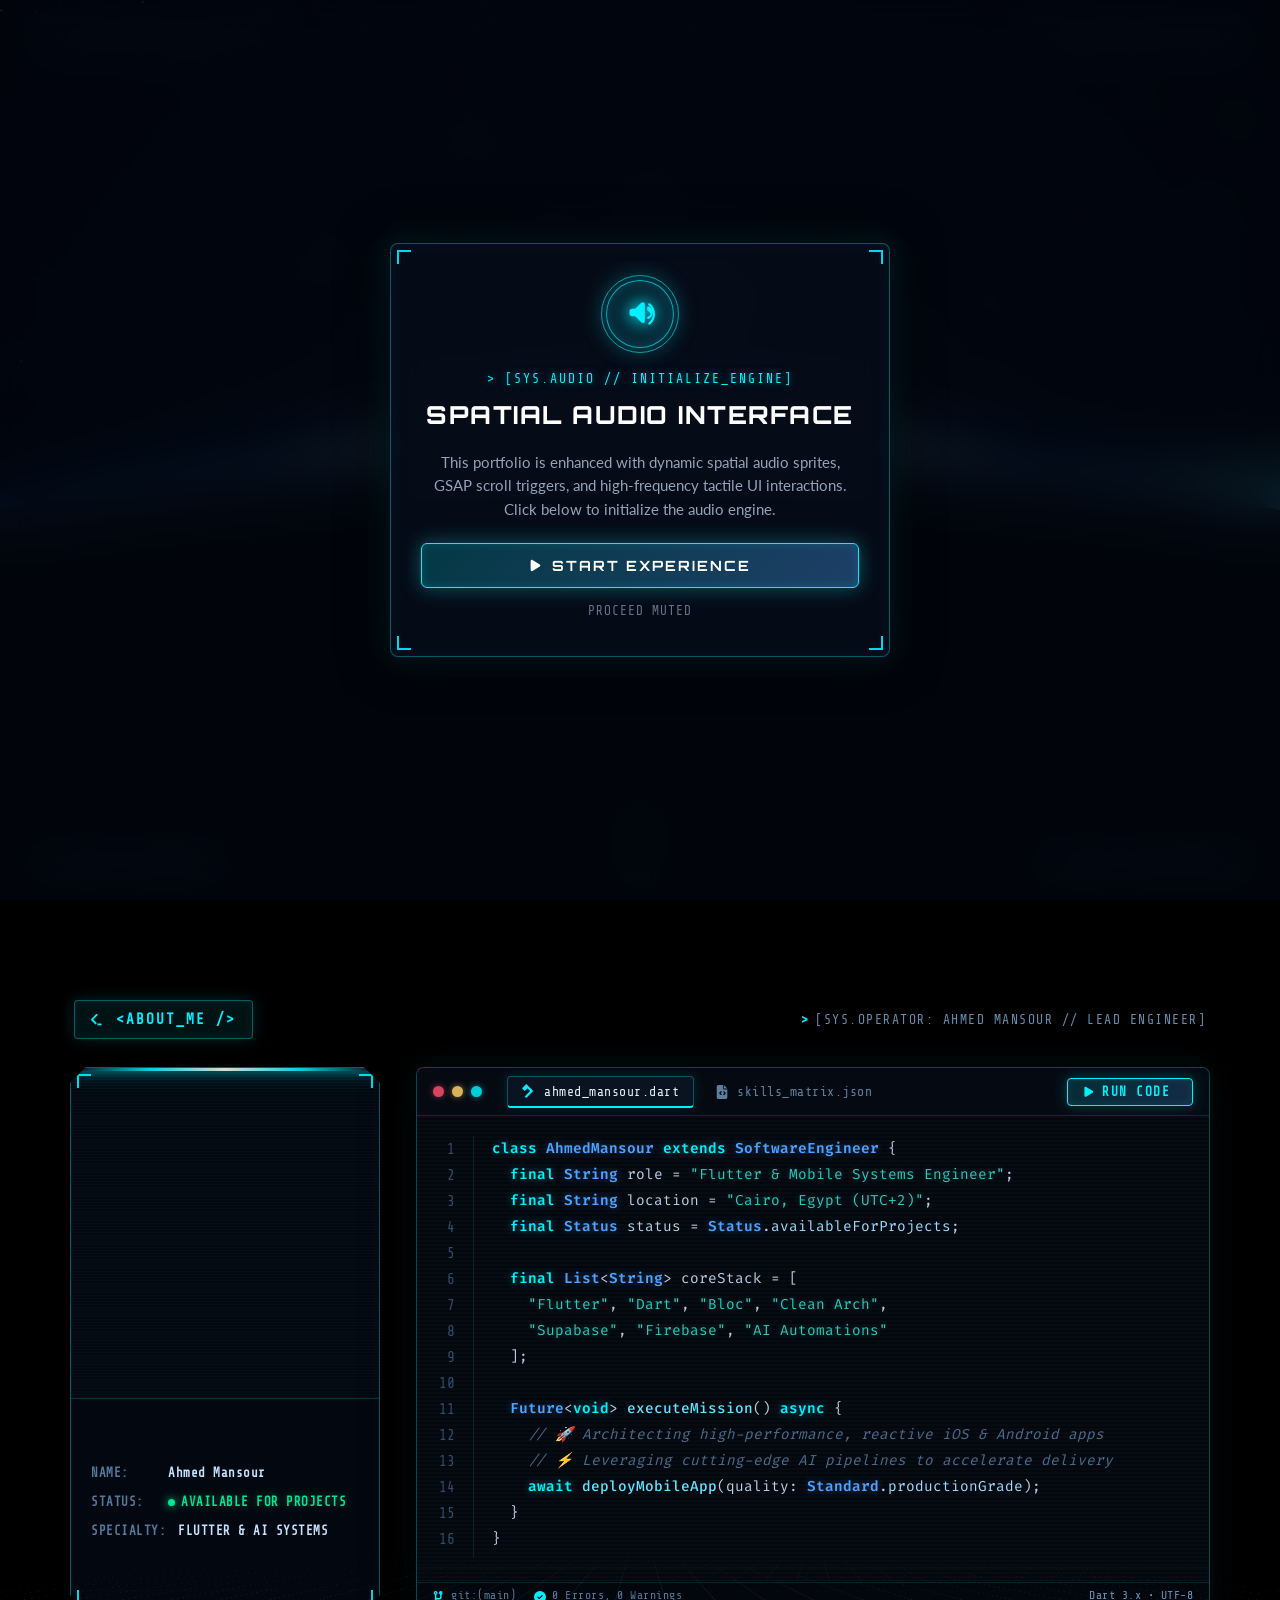
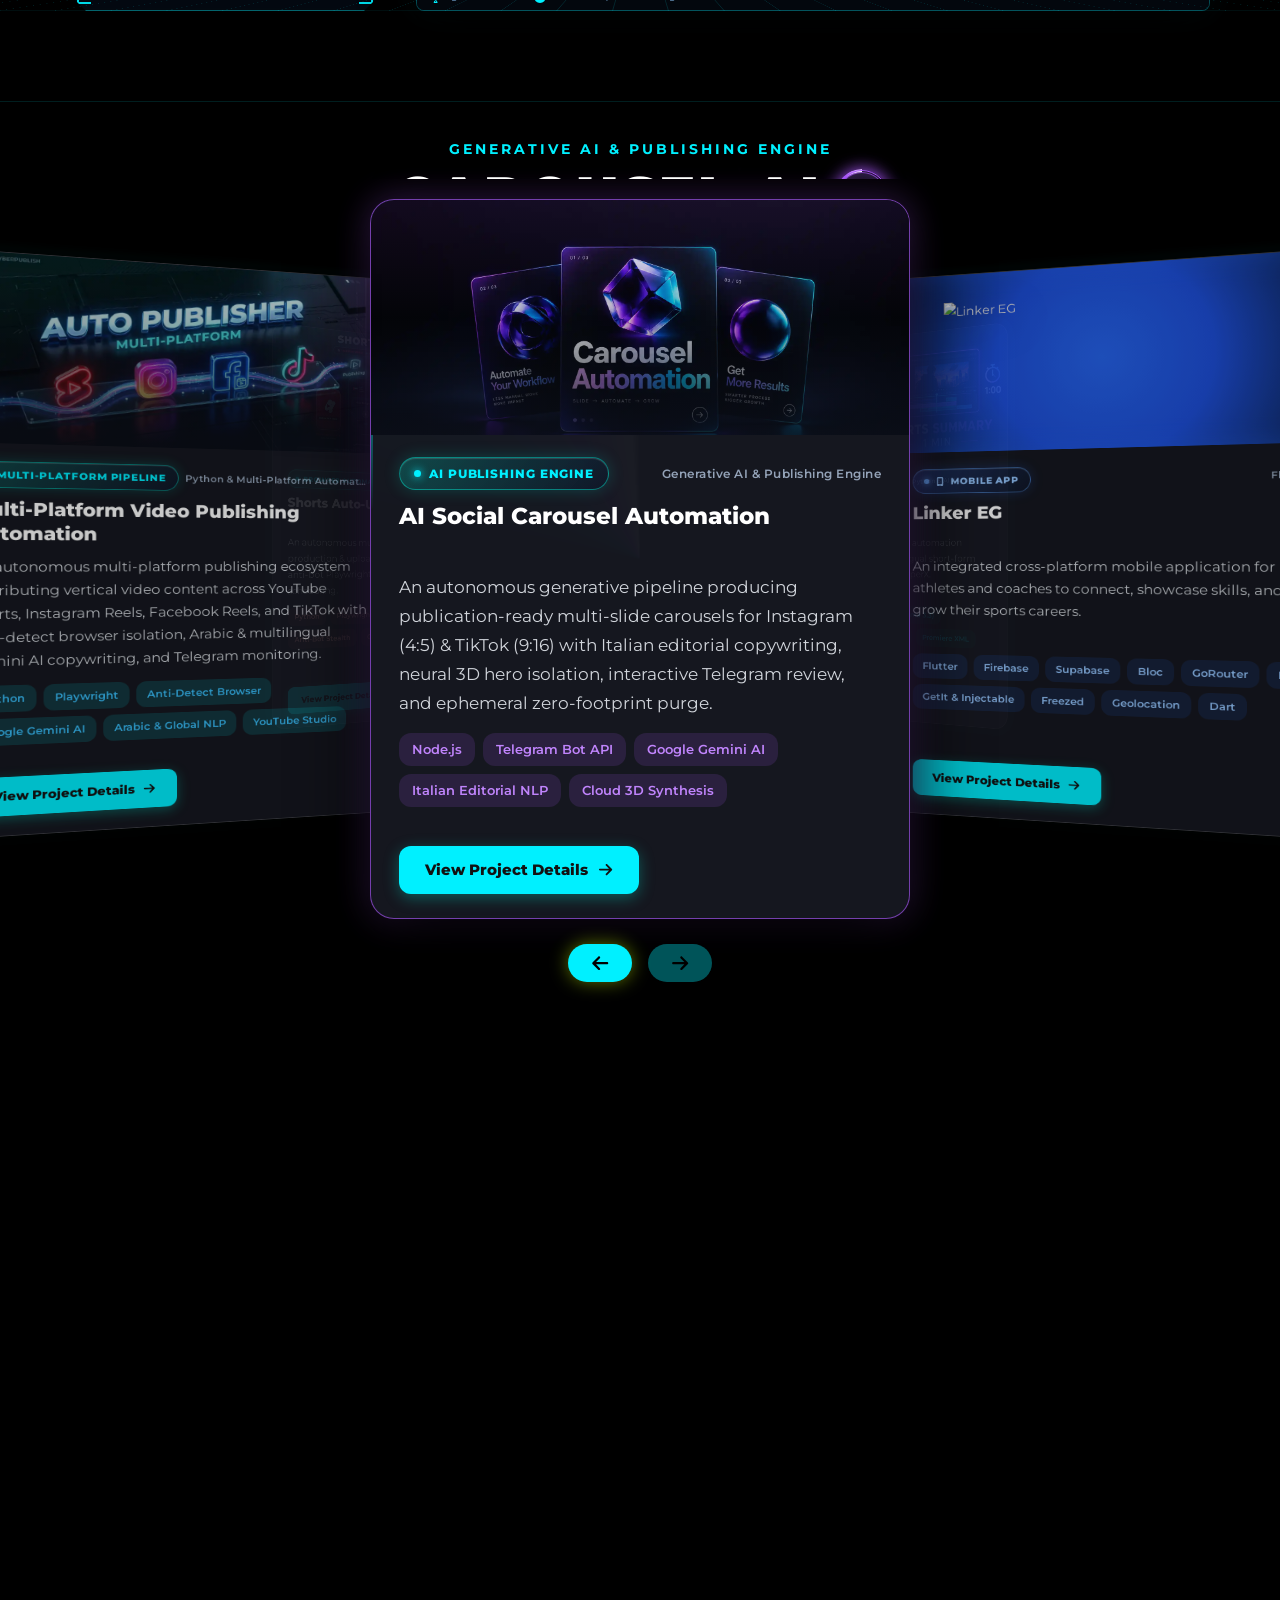
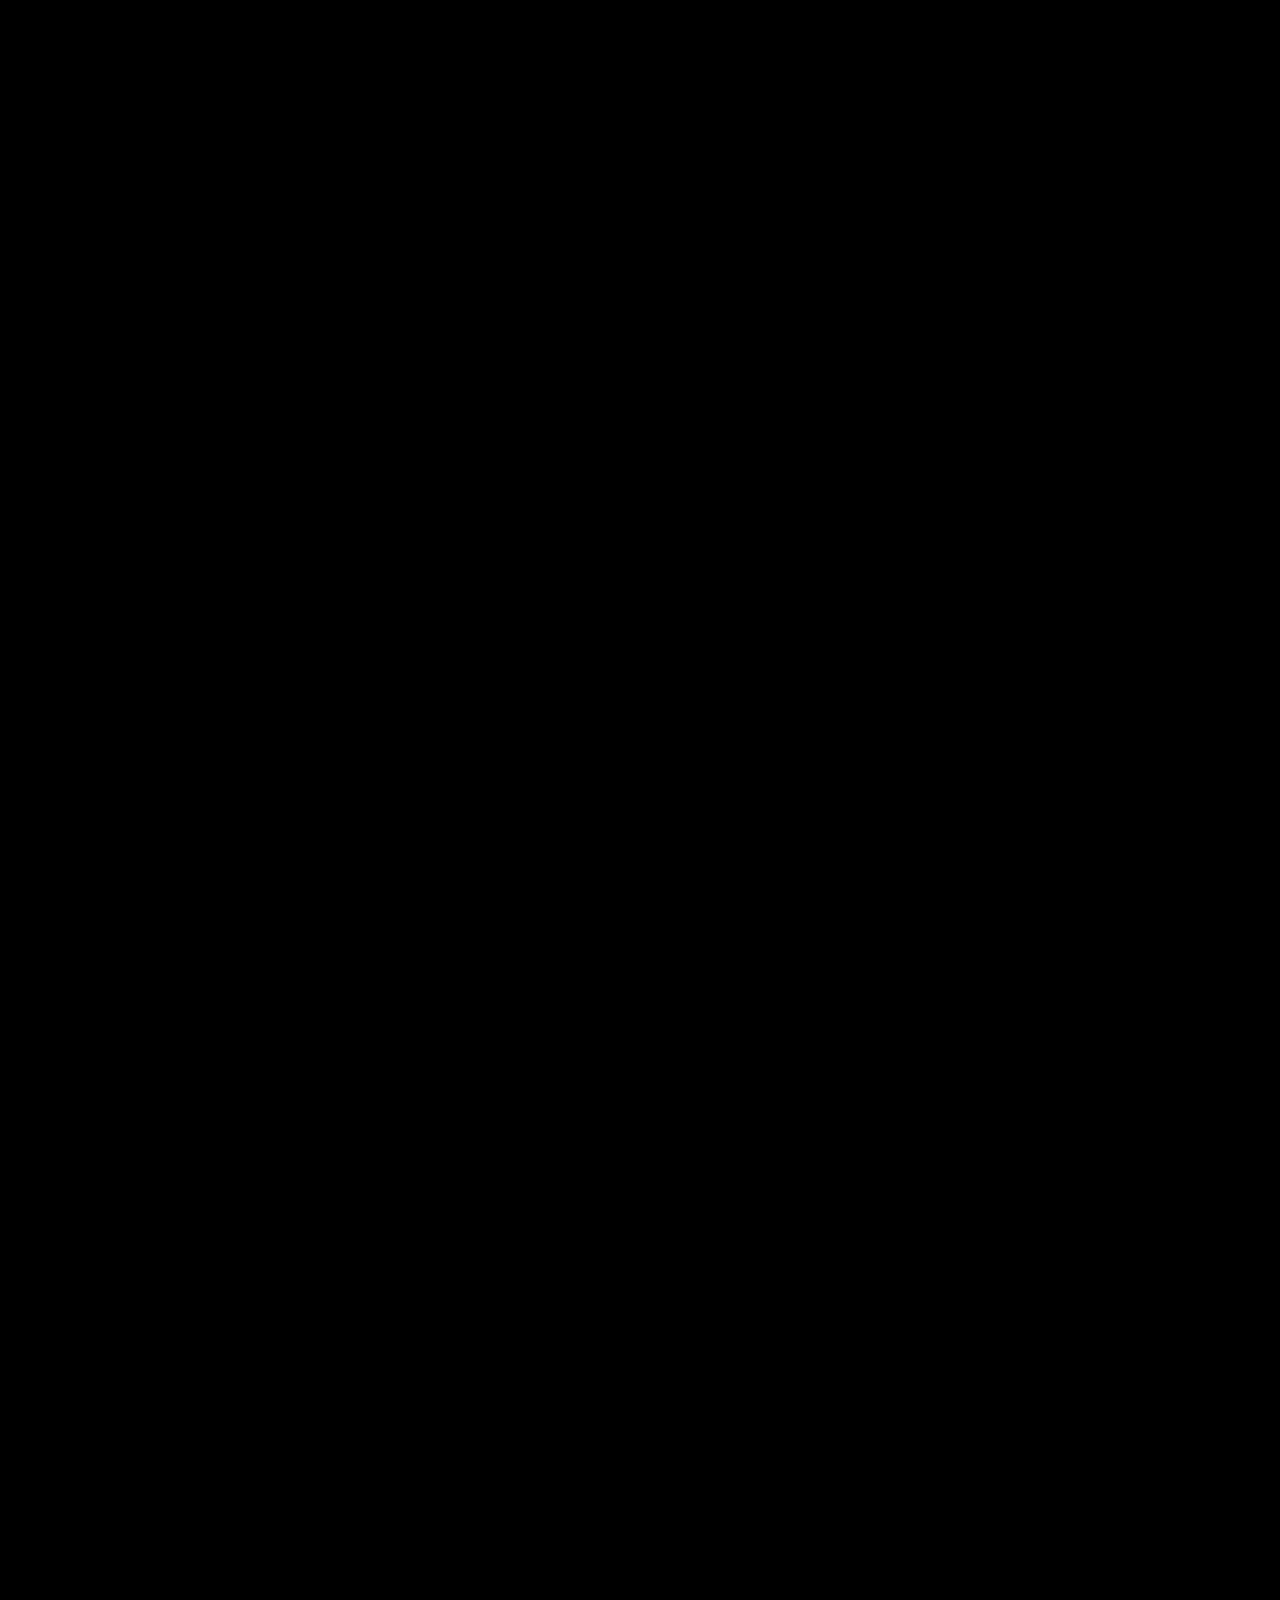
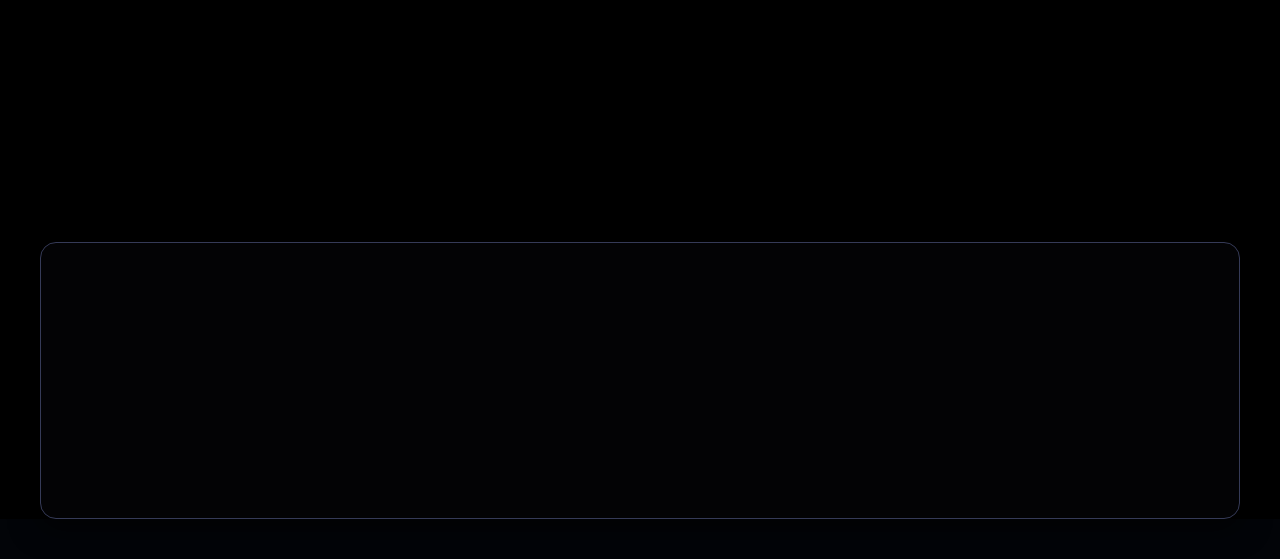
==== commit 2edbbbbd: "feat: add Arabic RTL support, global design tokens, language datasource, and home feature components" ====
--- a/index.html
+++ b/index.html
@@ -6,8 +6,24 @@
     <title data-i18n-key="indexPage.pageTitle">
       Home | Ahmed Mansour - Flutter Developer Portfolio
     </title>
+    <!-- Early Language & Direction Guard: Sets direction and language before first paint, eliminating Direction Flip CLS (0.366) -->
+    <script>
+      (function () {
+        try {
+          var lang = localStorage.getItem('lang') || 'en';
+          if (lang === 'ar') {
+            document.documentElement.lang = 'ar';
+            document.documentElement.dir = 'rtl';
+          } else {
+            document.documentElement.lang = 'en';
+            document.documentElement.dir = 'ltr';
+          }
+        } catch (e) {}
+      })();
+    </script>
     <!-- Direct Core & Feature Stylesheets (Eliminates @import FOUC) -->
     <link rel="stylesheet" href="src/core/presentation/styles/variables.css" />
+    <link rel="stylesheet" href="src/core/presentation/styles/critical.css" />
     <link rel="stylesheet" href="src/core/presentation/styles/base.css" />
     <link rel="stylesheet" href="src/core/presentation/components/appbar/appbar.css" />
     <link rel="stylesheet" href="src/core/presentation/components/language-switcher/language-switcher.css" />
@@ -18,8 +34,43 @@
 
     <link rel="preconnect" href="https://fonts.googleapis.com" />
     <link rel="preconnect" href="https://fonts.gstatic.com" crossorigin />
+
+    <!-- CLS Fix: Preload the heaviest font files so they arrive before first render.
+         URLs sourced directly from the Lighthouse CLS culprit report. -->
+    <!-- Lato 400 Latin – biggest single CLS offender (0.359) -->
+    <link rel="preload" as="font" type="font/woff2" crossorigin
+      href="https://fonts.gstatic.com/s/lato/v25/S6uyw4BMUTPHjx4wXiWtFCc.woff2">
+    <!-- Montserrat 600 Latin -->
+    <link rel="preload" as="font" type="font/woff2" crossorigin
+      href="https://fonts.gstatic.com/s/montserrat/v31/JTUSjIg1_i6t8kCHKm459WlhyyTh89Y.woff2">
+    <!-- Cairo 400 Arabic - primary Arabic body font -->
+    <link rel="preload" as="font" type="font/woff2" crossorigin
+      href="https://fonts.gstatic.com/s/cairo/v31/SLXVc1nY6HkvangtZmpQdkhzfH5lkSscQyyS8p4_RHH1.woff2">
+    <!-- Cairo 600 Arabic -->
+    <link rel="preload" as="font" type="font/woff2" crossorigin
+      href="https://fonts.gstatic.com/s/cairo/v31/SLXVc1nY6HkvangtZmpQdkhzfH5lkSscRiyS8p4_RA.woff2">
+    <!-- Alexandria 500 Arabic - used in hero heading -->
+    <link rel="preload" as="font" type="font/woff2" crossorigin
+      href="https://fonts.gstatic.com/s/alexandria/v6/UMBXrPdDqW66y0Y2usFeaijdA5E64BdCIg.woff2">
+    <!-- Alexandria 800 Arabic -->
+    <link rel="preload" as="font" type="font/woff2" crossorigin
+      href="https://fonts.gstatic.com/s/alexandria/v6/UMBXrPdDqW66y0Y2usFeai3dA5E64Bc.woff2">
+    <!-- Orbitron 700 (HUD / telemetry labels) -->
+    <link rel="preload" as="font" type="font/woff2" crossorigin
+      href="https://fonts.gstatic.com/s/orbitron/v35/yMJRMIlzdpvBhQQL_Qq7dy1biN15.woff2">
+    <!-- Fira Code 400 (IDE / code blocks) -->
+    <link rel="preload" as="font" type="font/woff2" crossorigin
+      href="https://fonts.gstatic.com/s/firacode/v27/uU9NCBsR6Z2vfE9aq3bh3dSDqFGedA.woff2">
+    <!-- Share Tech Mono 400 (Telemetry HUD labels, console cursor & subtitle) -->
+    <link rel="preload" as="font" type="font/woff2" crossorigin
+      href="https://fonts.gstatic.com/s/sharetechmono/v16/J7aHnp1uDWRBEqV98dVQztYldFcLowEFA87Heg.woff2">
+
+    <!-- CLS Fix: display=optional means the browser will ONLY swap in the font
+         if it arrives within the 100ms block period. Combined with preloads above,
+         fonts arrive in time on repeat visits (cached) and most first visits.
+         No late swap = zero font-related CLS. -->
     <link
-      href="https://fonts.googleapis.com/css2?family=Alexandria:wght@500;700;800;900&family=Cairo:wght@300;400;600;700&family=Fira+Code:wght@400;600;700&family=Lato:wght@300;400;700&family=Montserrat:wght@300;400;600;700&family=Orbitron:wght@500;700;800;900&family=Share+Tech+Mono&family=Tajawal:wght@500;700;800;900&display=swap"
+      href="https://fonts.googleapis.com/css2?family=Alexandria:wght@500;700;800;900&family=Cairo:wght@300;400;600;700&family=Fira+Code:wght@400;600;700&family=Lato:wght@300;400;700&family=Montserrat:wght@300;400;600;700&family=Orbitron:wght@500;700;800;900&family=Share+Tech+Mono&family=Tajawal:wght@500;700;800;900&display=optional"
       rel="stylesheet"
     />
 
@@ -30,13 +81,24 @@
     <!-- Audio Engine (Howler.js) — must load before audio.service.js (no defer!) -->
     <script src="https://cdnjs.cloudflare.com/ajax/libs/howler/2.2.4/howler.min.js"></script>
 
-    <!-- Initial Localization Dictionary (Synchronous) -->
-    <script src="lang/en.js" id="lang-script"></script>
-
-    <!-- Critical CSS Layout Guards (Prevents FOUC and CLS during initial load) -->
+    <!-- Initial Localization Dictionary (Standard DOM Script Injection) -->
+    <script>
+      (function () {
+        var lang = 'en';
+        try {
+          lang = localStorage.getItem('lang') || 'en';
+        } catch (e) {}
+        var s = document.createElement('script');
+        s.id = 'lang-script';
+        s.src = (lang === 'ar') ? 'lang/ar.js' : 'lang/en.js';
+        document.head.appendChild(s);
+      })();
+    </script>
+
+    <!-- Critical Preloader Guard (Zero-FOUC Dark Canvas) -->
     <style>
-      html {
-        scroll-behavior: auto !important;
+      html, body {
+        background: #020408;
       }
       .cyber-preloader {
         position: fixed;
@@ -45,34 +107,6 @@
         height: 100vh;
         z-index: 999999;
         background: #020408;
-      }
-      #home-page .appbar.appbar-hero-hidden {
-        transform: translate(-50%, -110px) !important;
-        opacity: 0 !important;
-        pointer-events: none !important;
-      }
-      @media (max-width: 768px) {
-        #home-page .appbar.appbar-hero-hidden {
-          transform: translateY(-110%) !important;
-        }
-      }
-      #home-page .header-container {
-        max-width: 100% !important;
-        width: 100% !important;
-        min-height: 100vh !important;
-        height: 100vh !important;
-        margin: 0 !important;
-        padding: 0 !important;
-      }
-      #home-page #space-hero-stage {
-        width: 100% !important;
-        min-height: 100vh !important;
-        height: 100vh !important;
-      }
-      #home-page .carousel-section {
-        width: 100% !important;
-        min-height: calc(100vh + 2400px) !important;
-        height: calc(100vh + 2400px) !important;
       }
     </style>
 
--- a/src/core/presentation/styles/variables.css
+++ b/src/core/presentation/styles/variables.css
@@ -127,8 +127,8 @@
   /* ======================================================
      5. TYPOGRAPHY & TRANSITIONS
      ====================================================== */
-  --font-primary: "Montserrat", sans-serif;
-  --font-arabic: "Cairo", sans-serif;
+  --font-primary: 'Montserrat', 'Montserrat-fallback', sans-serif;
+  --font-arabic: 'Cairo', 'Cairo-fallback', sans-serif;
 
   --transition-fast: 0.2s ease;
   --transition-normal: 0.3s ease;
--- a/src/core/presentation/styles/critical.css
+++ b/src/core/presentation/styles/critical.css
@@ -0,0 +1,135 @@
+/* ==============================================================================
+   CRITICAL LAYOUT GUARDS & METRIC-ADJUSTED FONT FALLBACKS
+   src/core/presentation/styles/critical.css
+   Eliminates Cumulative Layout Shift (CLS) and FOUC across all devices.
+   ============================================================================== */
+
+/* ─── 1. Metric-Adjusted Font Fallbacks (Size-Adjust & Ascent/Descent Overrides) ── */
+
+/* Lato Regular 400 → Arial fallback */
+@font-face {
+  font-family: 'Lato-fallback';
+  src: local('Arial'), local('Helvetica Neue'), local('sans-serif');
+  font-weight: 400;
+  size-adjust: 97.84%;
+  ascent-override: 100.60%;
+  descent-override: 20.70%;
+  line-gap-override: 0%;
+}
+
+/* Lato Bold 700 */
+@font-face {
+  font-family: 'Lato-fallback';
+  src: local('Arial Bold'), local('Helvetica Neue'), local('sans-serif');
+  font-weight: 700;
+  size-adjust: 97.84%;
+  ascent-override: 100.60%;
+  descent-override: 20.70%;
+  line-gap-override: 0%;
+}
+
+/* Montserrat → Arial fallback */
+@font-face {
+  font-family: 'Montserrat-fallback';
+  src: local('Arial'), local('Helvetica Neue'), local('sans-serif');
+  font-weight: 400 700;
+  size-adjust: 89.50%;
+  ascent-override: 102.43%;
+  descent-override: 25.49%;
+  line-gap-override: 0%;
+}
+
+/* Cairo → Tahoma/Arial fallback (Arabic-aware font) */
+@font-face {
+  font-family: 'Cairo-fallback';
+  src: local('Tahoma'), local('Arial'), local('sans-serif');
+  font-weight: 300 700;
+  size-adjust: 103.00%;
+  ascent-override: 88.00%;
+  descent-override: 22.00%;
+  line-gap-override: 0%;
+}
+
+/* Alexandria → Tahoma fallback */
+@font-face {
+  font-family: 'Alexandria-fallback';
+  src: local('Tahoma'), local('Arial'), local('sans-serif');
+  font-weight: 500 900;
+  size-adjust: 102.00%;
+  ascent-override: 95.00%;
+  descent-override: 20.00%;
+  line-gap-override: 0%;
+}
+
+/* Orbitron → Impact/Arial fallback */
+@font-face {
+  font-family: 'Orbitron-fallback';
+  src: local('Impact'), local('Arial'), local('sans-serif');
+  font-weight: 500 900;
+  size-adjust: 87.00%;
+  ascent-override: 102.00%;
+  descent-override: 25.00%;
+  line-gap-override: 0%;
+}
+
+/* Share Tech Mono → Courier New / monospace fallback */
+@font-face {
+  font-family: 'ShareTechMono-fallback';
+  src: local('Courier New'), local('Courier'), local('monospace');
+  font-weight: 400;
+  size-adjust: 100.00%;
+  ascent-override: 96.00%;
+  descent-override: 24.00%;
+  line-gap-override: 0%;
+}
+
+/* ─── 2. Stable Bounding Boxes & Critical Layout Guards ──────────────────────── */
+
+html {
+  scroll-behavior: auto !important;
+}
+
+#home-page #title {
+  min-height: 5rem;
+}
+
+#home-page .console-container {
+  min-height: 4.8rem;
+}
+
+#home-page #subtitle {
+  min-height: 2.2rem;
+}
+
+#home-page .appbar.appbar-hero-hidden {
+  transform: translate(-50%, -110px) !important;
+  opacity: 0 !important;
+  pointer-events: none !important;
+}
+
+@media (max-width: 768px) {
+  #home-page .appbar.appbar-hero-hidden {
+    transform: translateY(-110%) !important;
+  }
+}
+
+#home-page .header-container {
+  max-width: 100% !important;
+  width: 100% !important;
+  min-height: 100vh !important;
+  height: 100vh !important;
+  margin: 0 !important;
+  padding: 0 !important;
+}
+
+#home-page #space-hero-stage {
+  width: 100% !important;
+  min-height: 100vh !important;
+  height: 100vh !important;
+}
+
+#home-page .carousel-section {
+  width: 100% !important;
+  min-height: calc(100vh + 2400px) !important;
+  height: calc(100vh + 2400px) !important;
+}
--- a/src/features/home/presentation/styles/home-header.css
+++ b/src/features/home/presentation/styles/home-header.css
@@ -469,7 +469,7 @@
 
 .hud-telemetry {
   position: absolute;
-  font-family: 'Share Tech Mono', 'Cairo', monospace, sans-serif;
+  font-family: 'Share Tech Mono', 'ShareTechMono-fallback', 'Cairo', monospace, sans-serif;
   font-size: 11px;
   letter-spacing: 1.8px;
   color: #8bbce5;
@@ -700,7 +700,7 @@
   top: 50%;
   transform: translateY(calc(-50% - 0.06em));
   margin-left: clamp(6px, 1vw, 12px);
-  font-family: 'Orbitron', 'Share Tech Mono', monospace;
+  font-family: 'Orbitron', 'Orbitron-fallback', 'Share Tech Mono', 'ShareTechMono-fallback', monospace;
   font-size: 1em;
   font-weight: 800;
   background: linear-gradient(180deg, #ffffff 32%, #d2f9ff 65%, #00e5ff 100%);
@@ -727,7 +727,7 @@
 
 #subtitle {
   position: absolute;
-  font-family: 'Share Tech Mono', monospace;
+  font-family: 'Share Tech Mono', 'ShareTechMono-fallback', monospace;
   font-weight: 400;
   top: 72%;
   left: 0;
--- a/src/features/home/presentation/styles/carousel.css
+++ b/src/features/home/presentation/styles/carousel.css
@@ -21,7 +21,7 @@
 .carousel-viewport {
   width: 100%;
   height: 100vh;
-  min-height: 800px;
+  min-height: 860px;
   position: sticky;
   top: 0;
   overflow: hidden;
@@ -131,9 +131,9 @@
   cursor: pointer;
   pointer-events: auto;
   transition: transform 0.3s cubic-bezier(0.34, 1.56, 0.64, 1),
-              background 0.3s ease,
-              border-color 0.3s ease,
-              box-shadow 0.3s ease;
+    background 0.3s ease,
+    border-color 0.3s ease,
+    box-shadow 0.3s ease;
   box-shadow: 0 0 20px rgba(0, 240, 255, 0.5), inset 0 0 12px rgba(0, 240, 255, 0.3);
   z-index: 2;
   will-change: transform;
@@ -146,14 +146,12 @@
   inset: -4px;
   border-radius: 50%;
   padding: 2.5px;
-  background: conic-gradient(
-    from 0deg,
-    transparent 0deg,
-    transparent 200deg,
-    rgba(0, 240, 255, 0.35) 260deg,
-    var(--color-primary, #00f0ff) 325deg,
-    #ffffff 360deg
-  );
+  background: conic-gradient(from 0deg,
+      transparent 0deg,
+      transparent 200deg,
+      rgba(0, 240, 255, 0.35) 260deg,
+      var(--color-primary, #00f0ff) 325deg,
+      #ffffff 360deg);
   -webkit-mask: linear-gradient(#fff 0 0) content-box, linear-gradient(#fff 0 0);
   -webkit-mask-composite: xor;
   mask-composite: exclude;
@@ -179,6 +177,7 @@
   from {
     transform: rotate(0deg);
   }
+
   to {
     transform: rotate(360deg);
   }
@@ -189,10 +188,12 @@
     transform: scale(0.95);
     opacity: 0.9;
   }
+
   50% {
     transform: scale(1.42);
     opacity: 0.35;
   }
+
   100% {
     transform: scale(1.68);
     opacity: 0;
@@ -207,14 +208,12 @@
 }
 
 .carousel-title-nav-btn.title-btn-linker::before {
-  background: conic-gradient(
-    from 0deg,
-    transparent 0deg,
-    transparent 200deg,
-    rgba(168, 85, 247, 0.45) 250deg,
-    #60a5fa 320deg,
-    #ffffff 360deg
-  );
+  background: conic-gradient(from 0deg,
+      transparent 0deg,
+      transparent 200deg,
+      rgba(168, 85, 247, 0.45) 250deg,
+      #60a5fa 320deg,
+      #ffffff 360deg);
 }
 
 .carousel-title-nav-btn.title-btn-linker::after {
@@ -228,10 +227,12 @@
     transform: scale(0.95);
     opacity: 0.9;
   }
+
   50% {
     transform: scale(1.42);
     opacity: 0.35;
   }
+
   100% {
     transform: scale(1.68);
     opacity: 0;
@@ -266,6 +267,105 @@
   box-shadow: 0 0 35px rgba(96, 165, 250, 0.95), 0 0 65px rgba(168, 85, 247, 0.5);
 }
 
+.carousel-title-link:hover .title-btn-uploader.carousel-title-nav-btn {
+  background: #f43f5e;
+  color: #07070a;
+  border-color: #ffffff;
+  box-shadow: 0 0 35px rgba(244, 63, 94, 0.95), 0 0 65px rgba(251, 113, 133, 0.5);
+}
+
+/* Multi-Platform Variant: Electric Cyan & Sunset Amber Laser */
+.carousel-title-nav-btn.title-btn-multiplatform {
+  background: radial-gradient(circle, rgba(0, 240, 255, 0.22) 0%, rgba(14, 16, 24, 0.95) 85%);
+  border-color: rgba(0, 240, 255, 0.75);
+  box-shadow: 0 0 20px rgba(0, 240, 255, 0.5), inset 0 0 12px rgba(0, 240, 255, 0.3);
+}
+
+.carousel-title-nav-btn.title-btn-multiplatform::before {
+  background: conic-gradient(from 0deg,
+      transparent 0deg,
+      transparent 200deg,
+      rgba(245, 158, 11, 0.45) 250deg,
+      #00f0ff 320deg,
+      #ffffff 360deg);
+}
+
+.carousel-title-nav-btn.title-btn-multiplatform::after {
+  border-color: #00f0ff;
+  box-shadow: 0 0 16px rgba(0, 240, 255, 0.85);
+  animation: laserRadarPulseMultiplatform 2s cubic-bezier(0.1, 0.8, 0.2, 1) infinite;
+}
+
+@keyframes laserRadarPulseMultiplatform {
+  0% {
+    transform: scale(0.95);
+    opacity: 0.9;
+  }
+
+  50% {
+    transform: scale(1.42);
+    opacity: 0.35;
+  }
+
+  100% {
+    transform: scale(1.68);
+    opacity: 0;
+  }
+}
+
+.carousel-title-link:hover .title-btn-multiplatform.carousel-title-nav-btn {
+  background: #00f0ff;
+  color: #07070a;
+  border-color: #ffffff;
+  box-shadow: 0 0 35px rgba(0, 240, 255, 0.95), 0 0 65px rgba(245, 158, 11, 0.5);
+}
+
+/* AI Carousel Automation Variant: Royal Amethyst Purple & Neon Cyan */
+.carousel-title-nav-btn.title-btn-carousel {
+  background: radial-gradient(circle, rgba(168, 85, 247, 0.25) 0%, rgba(14, 16, 24, 0.95) 85%);
+  border-color: rgba(168, 85, 247, 0.75);
+  box-shadow: 0 0 20px rgba(168, 85, 247, 0.5), inset 0 0 12px rgba(168, 85, 247, 0.3);
+}
+
+.carousel-title-nav-btn.title-btn-carousel::before {
+  background: conic-gradient(from 0deg,
+      transparent 0deg,
+      transparent 200deg,
+      rgba(0, 240, 255, 0.45) 250deg,
+      #a855f7 320deg,
+      #ffffff 360deg);
+}
+
+.carousel-title-nav-btn.title-btn-carousel::after {
+  border-color: #a855f7;
+  box-shadow: 0 0 16px rgba(168, 85, 247, 0.85);
+  animation: laserRadarPulseCarousel 2s cubic-bezier(0.1, 0.8, 0.2, 1) infinite;
+}
+
+@keyframes laserRadarPulseCarousel {
+  0% {
+    transform: scale(0.95);
+    opacity: 0.9;
+  }
+
+  50% {
+    transform: scale(1.42);
+    opacity: 0.35;
+  }
+
+  100% {
+    transform: scale(1.68);
+    opacity: 0;
+  }
+}
+
+.carousel-title-link:hover .title-btn-carousel.carousel-title-nav-btn {
+  background: #a855f7;
+  color: #07070a;
+  border-color: #ffffff;
+  box-shadow: 0 0 35px rgba(168, 85, 247, 0.95), 0 0 65px rgba(0, 240, 255, 0.5);
+}
+
 html[dir="rtl"] .carousel-title-nav-btn i,
 html[dir="rtl"] .carousel-title-nav-btn svg {
   transform: scaleX(-1);
@@ -274,11 +374,11 @@
 /* 2. 3D Stage (Wide Circular Stage & Prominent Sizing) */
 .carousel-scene {
   width: 100%;
-  height: 700px;
+  height: 760px;
   display: flex;
   align-items: center;
   justify-content: center;
-  perspective: 1250px;
+  perspective: 1350px;
   perspective-origin: 50% 50%;
   transform-style: preserve-3d;
   z-index: 10;
@@ -286,8 +386,8 @@
 }
 
 .carousel-wrap {
-  width: 480px;
-  height: 660px;
+  width: 540px;
+  height: 720px;
   position: relative;
   transform-style: preserve-3d;
   will-change: transform;
@@ -354,6 +454,21 @@
   box-shadow: 0 28px 75px rgba(0, 0, 0, 0.95), 0 0 35px rgba(37, 99, 235, 0.28);
 }
 
+.carousel-item .project-card.uploader-card.is-active {
+  border-color: rgba(244, 63, 94, 0.6);
+  box-shadow: 0 28px 75px rgba(0, 0, 0, 0.95), 0 0 35px rgba(244, 63, 94, 0.28);
+}
+
+.carousel-item .project-card.multiplatform-card.is-active {
+  border-color: rgba(0, 240, 255, 0.6);
+  box-shadow: 0 28px 75px rgba(0, 0, 0, 0.95), 0 0 35px rgba(0, 240, 255, 0.35);
+}
+
+.carousel-item .project-card.carousel-card.is-active {
+  border-color: rgba(168, 85, 247, 0.65);
+  box-shadow: 0 28px 75px rgba(0, 0, 0, 0.95), 0 0 35px rgba(168, 85, 247, 0.35);
+}
+
 /* ========================================================
    ACTIVE CARD CLOCKWISE NEON LASER BEAM (100% GPU COMPOSITED)
    Pure GPU Transform Rotation - Zero Style Recalculations
@@ -362,6 +477,7 @@
   0% {
     transform: translate(-50%, -50%) rotate(0deg);
   }
+
   100% {
     transform: translate(-50%, -50%) rotate(360deg);
   }
@@ -376,15 +492,13 @@
   width: 250%;
   height: 250%;
   aspect-ratio: 1 / 1;
-  background: conic-gradient(
-    from 0deg at 50% 50%,
-    transparent 0deg,
-    transparent 280deg,
-    rgba(0, 240, 255, 0.4) 305deg,
-    var(--color-primary, #00f0ff) 338deg,
-    #ffffff 356deg,
-    transparent 360deg
-  );
+  background: conic-gradient(from 0deg at 50% 50%,
+      transparent 0deg,
+      transparent 280deg,
+      rgba(0, 240, 255, 0.4) 305deg,
+      var(--color-primary, #00f0ff) 338deg,
+      #ffffff 356deg,
+      transparent 360deg);
   transform: translate(-50%, -50%) rotate(0deg);
   animation: borderBeamRotate 4.2s linear infinite;
   will-change: transform;
@@ -394,15 +508,43 @@
 }
 
 .carousel-item .project-card.linker-card.is-active::before {
-  background: conic-gradient(
-    from 0deg at 50% 50%,
-    transparent 0deg,
-    transparent 280deg,
-    rgba(168, 85, 247, 0.45) 300deg,
-    #60a5fa 335deg,
-    #ffffff 356deg,
-    transparent 360deg
-  );
+  background: conic-gradient(from 0deg at 50% 50%,
+      transparent 0deg,
+      transparent 280deg,
+      rgba(168, 85, 247, 0.45) 300deg,
+      #60a5fa 335deg,
+      #ffffff 356deg,
+      transparent 360deg);
+}
+
+.carousel-item .project-card.uploader-card.is-active::before {
+  background: conic-gradient(from 0deg at 50% 50%,
+      transparent 0deg,
+      transparent 280deg,
+      rgba(244, 63, 94, 0.45) 300deg,
+      #fb7185 335deg,
+      #ffffff 356deg,
+      transparent 360deg);
+}
+
+.carousel-item .project-card.multiplatform-card.is-active::before {
+  background: conic-gradient(from 0deg at 50% 50%,
+      transparent 0deg,
+      transparent 280deg,
+      rgba(245, 158, 11, 0.45) 300deg,
+      #00f0ff 335deg,
+      #ffffff 356deg,
+      transparent 360deg);
+}
+
+.carousel-item .project-card.carousel-card.is-active::before {
+  background: conic-gradient(from 0deg at 50% 50%,
+      transparent 0deg,
+      transparent 280deg,
+      rgba(0, 240, 255, 0.45) 300deg,
+      #a855f7 335deg,
+      #ffffff 356deg,
+      transparent 360deg);
 }
 
 /* Inner Card Mask Shield leaving 1.5px glowing perimeter */
@@ -426,6 +568,24 @@
   transform: translateY(-8px) scale(1.02);
   transition: transform 0.3s cubic-bezier(0.2, 0.8, 0.2, 1), border-color 0.3s ease;
   border-color: #60a5fa;
+}
+
+.carousel-item .project-card.uploader-card.is-active:hover {
+  transform: translateY(-8px) scale(1.02);
+  transition: transform 0.3s cubic-bezier(0.2, 0.8, 0.2, 1), border-color 0.3s ease;
+  border-color: #f43f5e;
+}
+
+.carousel-item .project-card.multiplatform-card.is-active:hover {
+  transform: translateY(-8px) scale(1.02);
+  transition: transform 0.3s cubic-bezier(0.2, 0.8, 0.2, 1), border-color 0.3s ease;
+  border-color: #00f0ff;
+}
+
+.carousel-item .project-card.carousel-card.is-active:hover {
+  transform: translateY(-8px) scale(1.02);
+  transition: transform 0.3s cubic-bezier(0.2, 0.8, 0.2, 1), border-color 0.3s ease;
+  border-color: #a855f7;
 }
 
 .carousel-item .project-card.is-active:hover::before {
@@ -480,12 +640,18 @@
   transform: scale(1.08);
 }
 
-/* 2. SemanticCut AI: Full Bleed Cover */
-.carousel-item .project-thumbnail-wrapper.automation-thumb {
+/* 2. Full Bleed Automation Covers */
+.carousel-item .project-thumbnail-wrapper.automation-thumb,
+.carousel-item .project-thumbnail-wrapper.uploader-thumb,
+.carousel-item .project-thumbnail-wrapper.multiplatform-thumb,
+.carousel-item .project-thumbnail-wrapper.carousel-thumb {
   background: #0b0f19;
 }
 
-.carousel-item .project-thumbnail-wrapper.automation-thumb img {
+.carousel-item .project-thumbnail-wrapper.automation-thumb img,
+.carousel-item .project-thumbnail-wrapper.uploader-thumb img,
+.carousel-item .project-thumbnail-wrapper.multiplatform-thumb img,
+.carousel-item .project-thumbnail-wrapper.carousel-thumb img {
   width: 100% !important;
   height: 100% !important;
   max-width: 100% !important;
@@ -495,7 +661,9 @@
   transition: transform 0.45s ease;
 }
 
-.carousel-item .project-thumbnail-wrapper.automation-thumb::after {
+.carousel-item .project-thumbnail-wrapper.automation-thumb::after,
+.carousel-item .project-thumbnail-wrapper.uploader-thumb::after,
+.carousel-item .project-thumbnail-wrapper.multiplatform-thumb::after {
   content: "";
   position: absolute;
   inset: 0;
@@ -503,7 +671,18 @@
   pointer-events: none;
 }
 
-.carousel-item .project-card:hover .project-thumbnail-wrapper.automation-thumb img {
+.carousel-item .project-thumbnail-wrapper.carousel-thumb::after {
+  content: "";
+  position: absolute;
+  inset: 0;
+  background: linear-gradient(180deg, rgba(168, 85, 247, 0.1) 0%, rgba(11, 15, 25, 0.25) 50%, rgba(11, 15, 25, 0.85) 100%);
+  pointer-events: none;
+}
+
+.carousel-item .project-card:hover .project-thumbnail-wrapper.automation-thumb img,
+.carousel-item .project-card:hover .project-thumbnail-wrapper.uploader-thumb img,
+.carousel-item .project-card:hover .project-thumbnail-wrapper.multiplatform-thumb img,
+.carousel-item .project-card:hover .project-thumbnail-wrapper.carousel-thumb img {
   transform: scale(1.07);
 }
 
@@ -555,10 +734,13 @@
 }
 
 @keyframes pulseGlow {
-  0%, 100% {
+
+  0%,
+  100% {
     opacity: 1;
     transform: scale(1);
   }
+
   50% {
     opacity: 0.35;
     transform: scale(0.75);
@@ -567,7 +749,7 @@
 
 /* Card Content Info */
 .carousel-item .project-info {
-  padding: 20px 24px 22px;
+  padding: 22px 28px 24px;
   flex-grow: 1;
   display: flex;
   flex-direction: column;
@@ -656,11 +838,12 @@
 }
 
 .carousel-item .project-info h4 {
-  margin: 4px 0 8px;
+  margin: 4px 0 10px;
   color: #ffffff;
-  font-size: 1.5rem;
+  font-size: 1.42rem;
   font-weight: 800;
-  line-height: 1.25;
+  line-height: 1.3;
+  min-height: 3.7rem;
   transition: color 0.3s ease;
 }
 
@@ -672,38 +855,70 @@
   color: #60a5fa;
 }
 
+.carousel-item .uploader-card:hover .project-info h4 {
+  color: #fb7185;
+}
+
+.carousel-item .multiplatform-card:hover .project-info h4 {
+  color: #00f0ff;
+}
+
+.carousel-item .carousel-card:hover .project-info h4 {
+  color: #c084fc;
+}
+
 .carousel-item .project-info p {
-  margin: 0 0 12px;
-  font-size: 0.92rem;
-  color: #cbd5e1;
-  line-height: 1.5;
+  margin: 0 0 16px;
+  font-size: 1.08rem;
+  color: #d1d5db;
+  line-height: 1.68;
   display: -webkit-box;
-  -webkit-line-clamp: 2;
+  -webkit-line-clamp: 5;
   -webkit-box-orient: vertical;
   overflow: hidden;
-  flex-grow: 1;
+  text-overflow: ellipsis;
+  word-break: break-word;
+  min-height: calc(1.08rem * 1.68 * 4);
 }
 
 .carousel-item .tech-tags {
   display: flex;
   flex-wrap: wrap;
-  gap: 7px;
-  margin-bottom: 14px;
+  gap: 8px;
+  margin-bottom: 18px;
+  max-height: 78px;
+  overflow: hidden;
 }
 
 .carousel-item .tech-tags span {
   background: rgba(3, 218, 198, 0.12);
   color: var(--accent-teal, #03dac6);
-  padding: 5px 12px;
+  padding: 6px 13px;
   border-radius: 12px;
-  font-size: 0.8rem;
+  font-size: 0.82rem;
   font-weight: 600;
   transition: all 0.2s ease;
+  white-space: nowrap;
 }
 
 .carousel-item .linker-card .tech-tags span {
   background: rgba(37, 99, 235, 0.14);
   color: #93c5fd;
+}
+
+.carousel-item .uploader-card .tech-tags span {
+  background: rgba(244, 63, 94, 0.14);
+  color: #fca5a5;
+}
+
+.carousel-item .multiplatform-card .tech-tags span {
+  background: rgba(0, 240, 255, 0.14);
+  color: #38bdf8;
+}
+
+.carousel-item .carousel-card .tech-tags span {
+  background: rgba(168, 85, 247, 0.14);
+  color: #c084fc;
 }
 
 .carousel-item .view-project-btn {
@@ -712,10 +927,10 @@
   gap: 10px;
   background: var(--accent-teal, #03dac6);
   color: #121212;
-  padding: 11px 24px;
+  padding: 12px 26px;
   border-radius: 12px;
   font-weight: 800;
-  font-size: 0.92rem;
+  font-size: 0.95rem;
   margin-top: auto;
   align-self: flex-start;
   transition: all 0.3s ease;
@@ -742,6 +957,24 @@
   background: #60a5fa;
   color: #0a1945;
   box-shadow: 0 4px 20px rgba(96, 165, 250, 0.45);
+}
+
+.carousel-item .uploader-card:hover .view-project-btn {
+  background: #f43f5e;
+  color: #ffffff;
+  box-shadow: 0 4px 20px rgba(244, 63, 94, 0.45);
+}
+
+.carousel-item .multiplatform-card:hover .view-project-btn {
+  background: #00f0ff;
+  color: #07070a;
+  box-shadow: 0 4px 20px rgba(0, 240, 255, 0.45);
+}
+
+.carousel-item .carousel-card:hover .view-project-btn {
+  background: #a855f7;
+  color: #07070a;
+  box-shadow: 0 4px 20px rgba(168, 85, 247, 0.55);
 }
 
 /* 3. Lower Controls Zone (Lime-Neon Arrows) */
@@ -804,7 +1037,9 @@
 
   /* Kill rotating radar beam & sonar waves on MOBILE ONLY (Desktop remains 100% intact) */
   .carousel-item .project-card.is-active::before,
-  .carousel-item .project-card.linker-card.is-active::before {
+  .carousel-item .project-card.linker-card.is-active::before,
+  .carousel-item .project-card.uploader-card.is-active::before,
+  .carousel-item .project-card.multiplatform-card.is-active::before {
     display: none !important;
     animation: none !important;
   }
@@ -821,6 +1056,21 @@
   .carousel-item .project-card.linker-card.is-active {
     border: 1.5px solid rgba(96, 165, 250, 0.75) !important;
     box-shadow: 0 16px 40px rgba(0, 0, 0, 0.9), 0 0 25px rgba(37, 99, 235, 0.3) !important;
+  }
+
+  .carousel-item .project-card.uploader-card.is-active {
+    border: 1.5px solid rgba(244, 63, 94, 0.75) !important;
+    box-shadow: 0 16px 40px rgba(0, 0, 0, 0.9), 0 0 25px rgba(244, 63, 94, 0.3) !important;
+  }
+
+  .carousel-item .project-card.multiplatform-card.is-active {
+    border: 1.5px solid rgba(0, 240, 255, 0.75) !important;
+    box-shadow: 0 16px 40px rgba(0, 0, 0, 0.9), 0 0 25px rgba(0, 240, 255, 0.3) !important;
+  }
+
+  .carousel-item .project-card.carousel-card.is-active {
+    border: 1.5px solid rgba(168, 85, 247, 0.75) !important;
+    box-shadow: 0 16px 40px rgba(0, 0, 0, 0.9), 0 0 25px rgba(168, 85, 247, 0.3) !important;
   }
 
   /* Keep the arrow launcher button on mobile, but kill the pulsing radar ripples */
@@ -862,50 +1112,63 @@
     min-height: 720px;
     padding: 18px 12px;
   }
+
   .carousel-title-zone {
     height: 80px;
     margin-bottom: 12px;
   }
+
   .carousel-title-item {
     height: 80px;
   }
+
   .carousel-title-heading {
     font-size: clamp(1.8rem, 6vw, 2.6rem);
   }
+
   .carousel-title-category {
     font-size: 0.75rem;
     letter-spacing: 2px;
     margin-bottom: 4px;
   }
+
   .carousel-scene {
     height: 620px;
   }
+
   .carousel-wrap {
     width: 380px;
     height: 580px;
   }
+
   .carousel-title-link {
     gap: 12px;
   }
+
   .carousel-title-nav-btn {
     width: 42px;
     height: 42px;
     font-size: 1.05rem;
   }
+
   .carousel-item .project-thumbnail-wrapper {
     height: 195px;
   }
+
   .carousel-item .project-info {
     padding: 16px 20px 20px;
   }
+
   .carousel-item .tech-tags {
     gap: 6px;
     margin-bottom: 14px;
   }
+
   .carousel-item .tech-tags span {
     padding: 4px 9px;
     font-size: 0.74rem;
   }
+
   .carousel-item .view-project-btn {
     width: 100%;
     display: flex;
@@ -916,6 +1179,7 @@
     font-size: 0.92rem;
     align-self: stretch;
   }
+
   html[dir="rtl"] .carousel-item .view-project-btn {
     align-self: stretch;
   }
@@ -926,50 +1190,63 @@
     padding: 15px 10px;
     min-height: 700px;
   }
+
   .carousel-title-zone {
     height: 75px;
     margin-bottom: 10px;
   }
+
   .carousel-title-item {
     height: 75px;
   }
+
   .carousel-title-heading {
     font-size: clamp(1.6rem, 5.8vw, 2.2rem);
   }
+
   .carousel-title-category {
     font-size: 0.72rem;
     letter-spacing: 1.5px;
     margin-bottom: 3px;
   }
+
   .carousel-scene {
     height: 610px;
   }
+
   .carousel-wrap {
     width: min(92vw, 360px);
     height: 575px;
   }
+
   .carousel-title-link {
     gap: 10px;
   }
+
   .carousel-title-nav-btn {
     width: 38px;
     height: 38px;
     font-size: 0.95rem;
   }
+
   .carousel-item .project-thumbnail-wrapper {
     height: 180px;
   }
+
   .carousel-item .project-thumbnail-wrapper.linker-thumb img {
     max-width: 72%;
     max-height: 72%;
   }
+
   .carousel-item .project-info {
     padding: 14px 16px 16px;
   }
+
   .carousel-item .project-header-row {
     margin-bottom: 6px;
     justify-content: flex-start;
   }
+
   .carousel-item .project-badge {
     font-size: 0.72rem;
     padding: 5px 11px;
@@ -978,28 +1255,35 @@
     white-space: nowrap;
     flex-shrink: 0;
   }
+
   .carousel-item .project-sub-category {
-    display: none; /* Hide redundant category on small mobile cards so badge fits beautifully without wrapping */
-  }
+    display: none;
+    /* Hide redundant category on small mobile cards so badge fits beautifully without wrapping */
+  }
+
   .carousel-item .project-info h4 {
     font-size: 1.25rem;
     margin: 4px 0 8px;
   }
+
   .carousel-item .project-info p {
     font-size: 0.82rem;
     line-height: 1.45;
     margin: 0 0 10px;
     -webkit-line-clamp: 2;
   }
+
   .carousel-item .tech-tags {
     gap: 5px;
     margin-bottom: 14px;
   }
+
   .carousel-item .tech-tags span {
     padding: 3px 8px;
     font-size: 0.7rem;
     border-radius: 8px;
   }
+
   .carousel-item .view-project-btn {
     width: 100%;
     display: flex;
@@ -1010,19 +1294,23 @@
     border-radius: 10px;
     align-self: stretch;
   }
+
   html[dir="rtl"] .carousel-item .view-project-btn {
     align-self: stretch;
   }
+
   .carousel-controls-zone {
     margin-top: 15px;
     gap: 12px;
   }
+
   .carousel-arrow-btn {
     width: 56px;
     height: 34px;
   }
+
   .carousel-arrow-btn i,
   .carousel-arrow-btn svg {
     font-size: 1rem;
   }
-}
+}
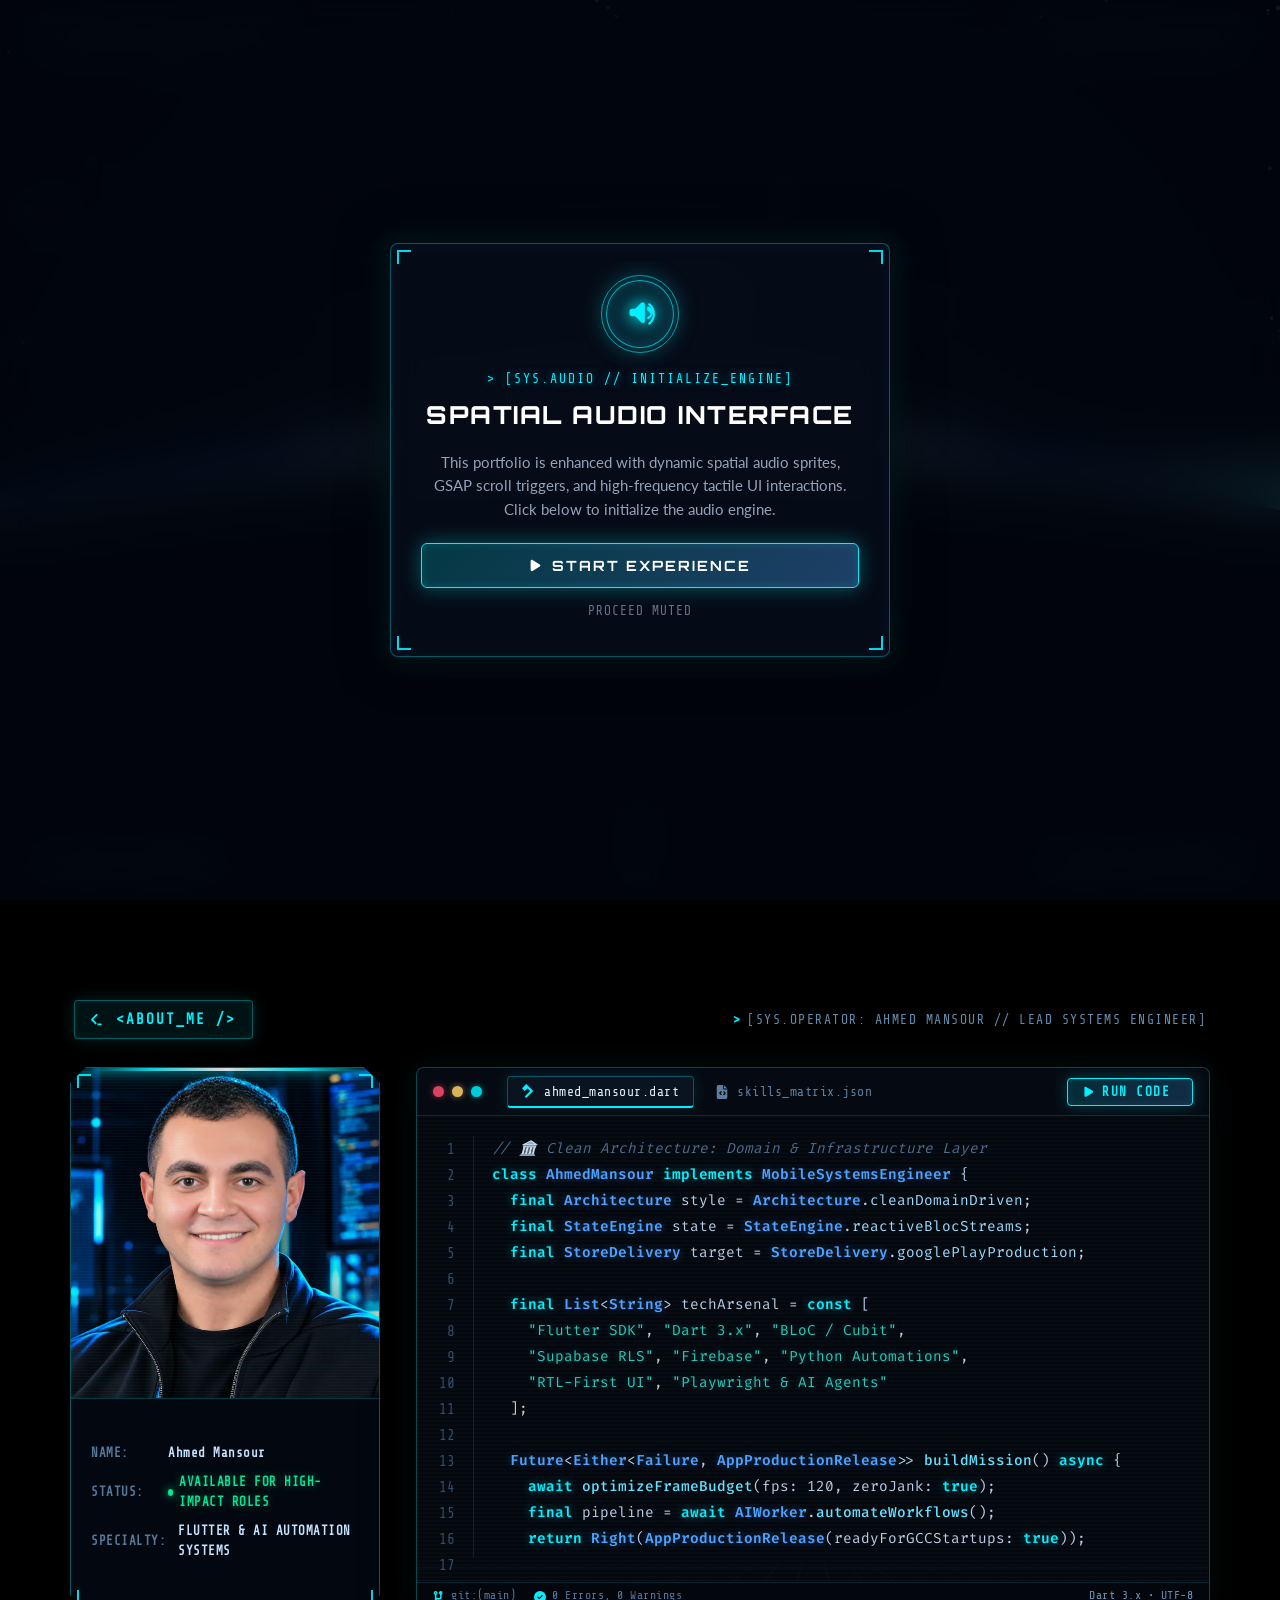
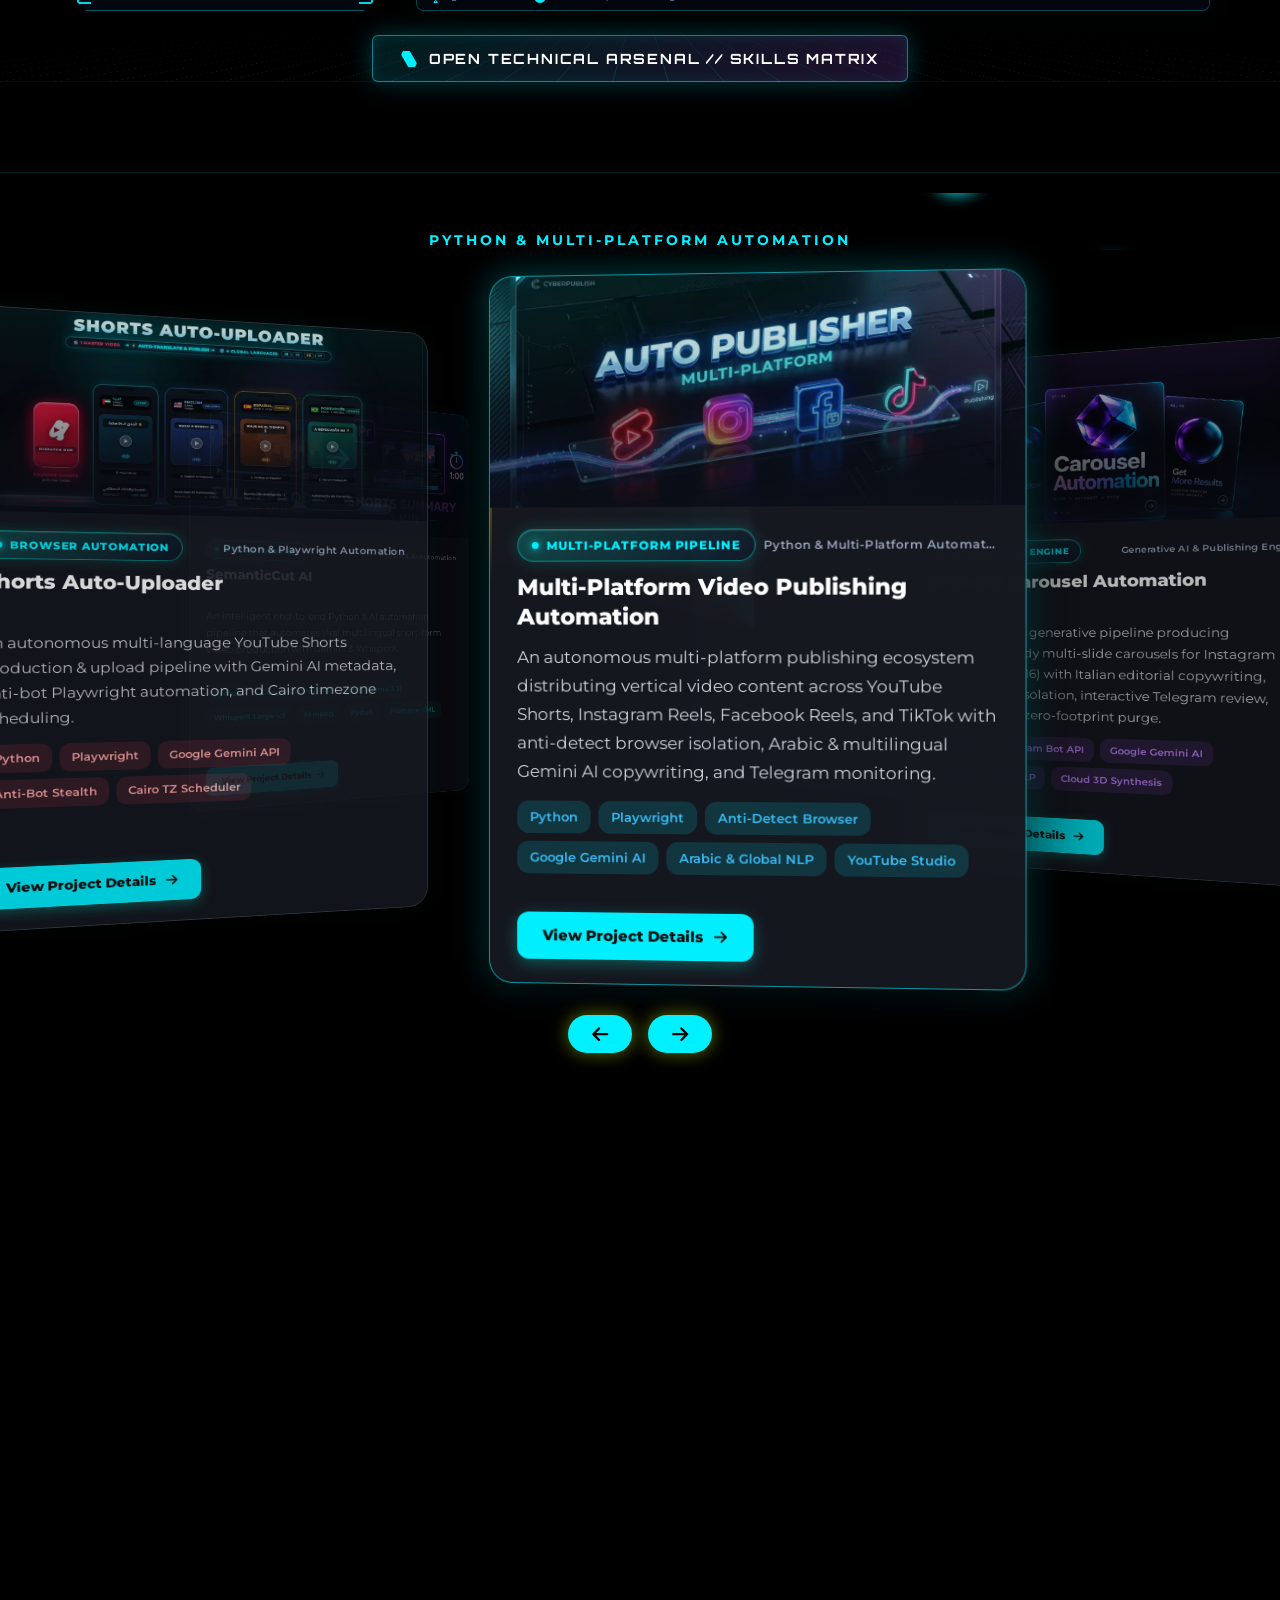
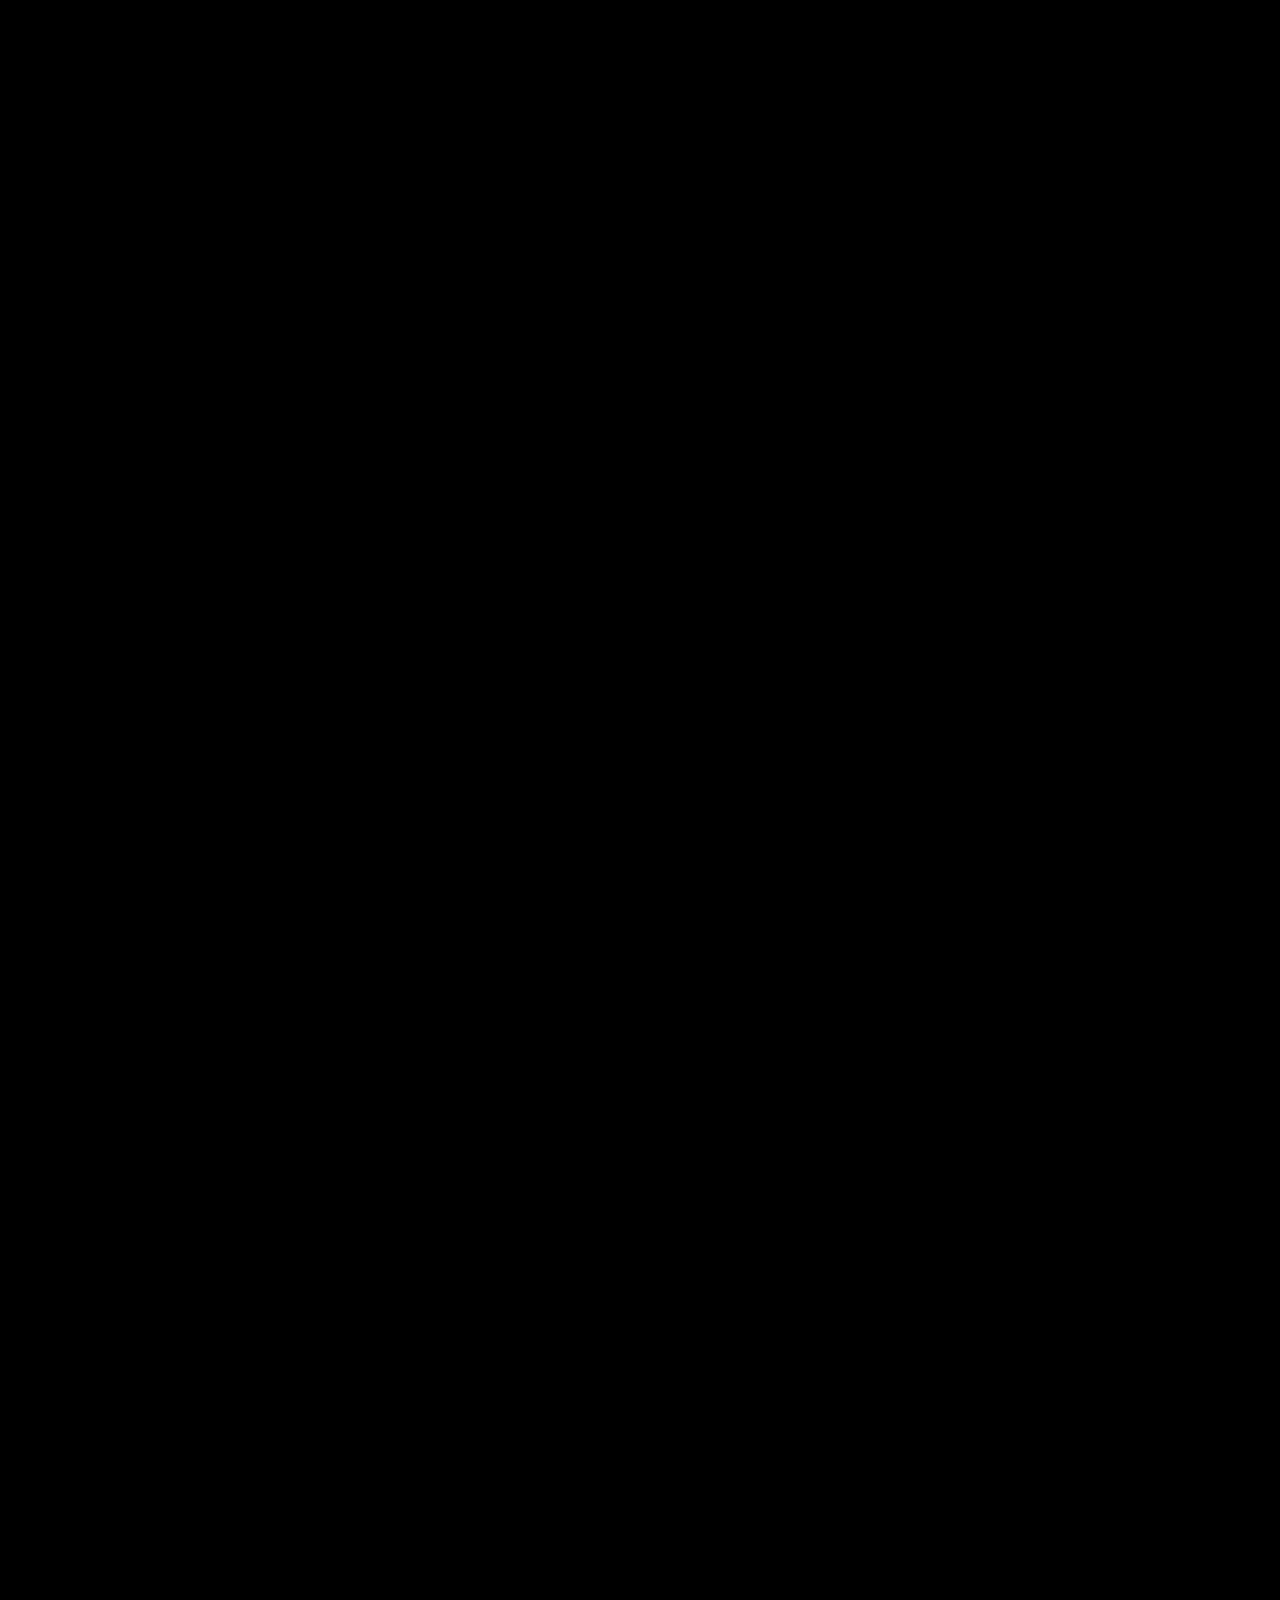
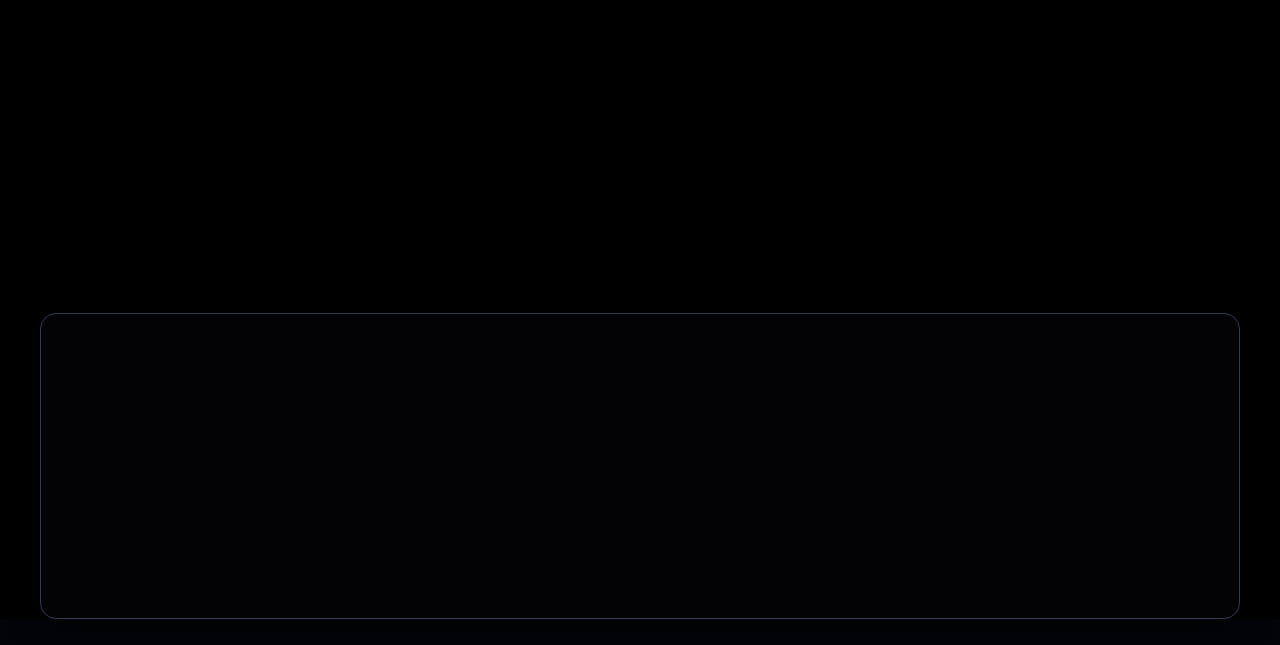
==== commit 705e829a: "feat: add ui-ux-pro-max skill package with CLI tools, gallery components, and design assets" ====
--- a/index.html
+++ b/index.html
@@ -30,6 +30,7 @@
     <link rel="stylesheet" href="src/core/presentation/components/footer/footer.css" />
     <link rel="stylesheet" href="src/features/home/presentation/styles/home-header.css" />
     <link rel="stylesheet" href="src/features/home/presentation/styles/carousel.css" />
+    <link rel="stylesheet" href="src/features/home/presentation/styles/skills-drawer.css" />
     <link rel="stylesheet" href="style.css" />
 
     <link rel="preconnect" href="https://fonts.googleapis.com" />
@@ -202,6 +203,7 @@
         </a>
         <nav class="appbar-nav">
           <a href="#projects-carousel-section" class="appbar-link" data-i18n-key="common.navProjects" data-sound-click="ui-click" data-sound-hover="ui-hover">Projects</a>
+          <button id="nav-skills-btn" class="appbar-link appbar-btn-link" type="button" data-i18n-key="common.navSkills" data-sound-click="ui-click" data-sound-hover="ui-hover">Skills</button>
         </nav>
         <div class="appbar-actions">
           <!-- Cyber Audio Controller (Mute / Unmute Toggle) -->
@@ -439,33 +441,44 @@
                 <span>6</span><span>7</span><span>8</span><span>9</span><span>10</span>
                 <span>11</span><span>12</span><span>13</span><span>14</span><span>15</span><span>16</span>
               </div>
-              <div class="ide-code-scroll"><pre class="ide-code-content active" id="code-dart"><code><span class="cm-kw">class</span> <span class="cm-cls">AhmedMansour</span> <span class="cm-kw">extends</span> <span class="cm-cls">SoftwareEngineer</span> {
-  <span class="cm-kw">final</span> <span class="cm-cls">String</span> role = <span class="cm-str">"Flutter &amp; Mobile Systems Engineer"</span>;
-  <span class="cm-kw">final</span> <span class="cm-cls">String</span> location = <span class="cm-str">"Cairo, Egypt (UTC+2)"</span>;
-  <span class="cm-kw">final</span> <span class="cm-cls">Status</span> status = <span class="cm-cls">Status</span>.<span class="cm-prop">availableForProjects</span>;
-
-  <span class="cm-kw">final</span> <span class="cm-cls">List</span>&lt;<span class="cm-cls">String</span>&gt; coreStack = [
-    <span class="cm-str">"Flutter"</span>, <span class="cm-str">"Dart"</span>, <span class="cm-str">"Bloc"</span>, <span class="cm-str">"Clean Arch"</span>,
-    <span class="cm-str">"Supabase"</span>, <span class="cm-str">"Firebase"</span>, <span class="cm-str">"AI Automations"</span>
+              <div class="ide-code-scroll"><pre class="ide-code-content active" id="code-dart"><code><span class="cm-cmt">// 🏛️ Clean Architecture: Domain &amp; Infrastructure Layer</span>
+<span class="cm-kw">class</span> <span class="cm-cls">AhmedMansour</span> <span class="cm-kw">implements</span> <span class="cm-cls">MobileSystemsEngineer</span> {
+  <span class="cm-kw">final</span> <span class="cm-cls">Architecture</span> style = <span class="cm-cls">Architecture</span>.<span class="cm-prop">cleanDomainDriven</span>;
+  <span class="cm-kw">final</span> <span class="cm-cls">StateEngine</span> state = <span class="cm-cls">StateEngine</span>.<span class="cm-prop">reactiveBlocStreams</span>;
+  <span class="cm-kw">final</span> <span class="cm-cls">StoreDelivery</span> target = <span class="cm-cls">StoreDelivery</span>.<span class="cm-prop">googlePlayProduction</span>;
+
+  <span class="cm-kw">final</span> <span class="cm-cls">List</span>&lt;<span class="cm-cls">String</span>&gt; techArsenal = <span class="cm-kw">const</span> [
+    <span class="cm-str">"Flutter SDK"</span>, <span class="cm-str">"Dart 3.x"</span>, <span class="cm-str">"BLoC / Cubit"</span>,
+    <span class="cm-str">"Supabase RLS"</span>, <span class="cm-str">"Firebase"</span>, <span class="cm-str">"Python Automations"</span>,
+    <span class="cm-str">"RTL-First UI"</span>, <span class="cm-str">"Playwright &amp; AI Agents"</span>
   ];
 
-  <span class="cm-cls">Future</span>&lt;<span class="cm-kw">void</span>&gt; <span class="cm-fn">executeMission</span>() <span class="cm-kw">async</span> {
-    <span class="cm-cmt">// 🚀 Architecting high-performance, reactive iOS &amp; Android apps</span>
-    <span class="cm-cmt">// ⚡ Leveraging cutting-edge AI pipelines to accelerate delivery</span>
-    <span class="cm-kw">await</span> <span class="cm-fn">deployMobileApp</span>(quality: <span class="cm-cls">Standard</span>.<span class="cm-prop">productionGrade</span>);
+  <span class="cm-cls">Future</span>&lt;<span class="cm-cls">Either</span>&lt;<span class="cm-cls">Failure</span>, <span class="cm-cls">AppProductionRelease</span>&gt;&gt; <span class="cm-fn">buildMission</span>() <span class="cm-kw">async</span> {
+    <span class="cm-kw">await</span> <span class="cm-fn">optimizeFrameBudget</span>(fps: <span class="cm-num">120</span>, zeroJank: <span class="cm-kw">true</span>);
+    <span class="cm-kw">final</span> pipeline = <span class="cm-kw">await</span> <span class="cm-cls">AIWorker</span>.<span class="cm-fn">automateWorkflows</span>();
+    <span class="cm-kw">return</span> <span class="cm-cls">Right</span>(<span class="cm-cls">AppProductionRelease</span>(readyForGCCStartups: <span class="cm-kw">true</span>));
   }
 }</code></pre>
 
                 <pre class="ide-code-content" id="code-json"><code>{
   <span class="cm-str">"engineer"</span>: <span class="cm-str">"Ahmed Mansour"</span>,
-  <span class="cm-str">"role"</span>: <span class="cm-str">"Flutter &amp; Mobile Systems Engineer"</span>,
-  <span class="cm-str">"technologies"</span>: {
-    <span class="cm-str">"mobile"</span>: [<span class="cm-str">"Flutter"</span>, <span class="cm-str">"Dart SDK"</span>],
-    <span class="cm-str">"architecture"</span>: [<span class="cm-str">"Clean Architecture"</span>, <span class="cm-str">"BLoC"</span>, <span class="cm-str">"Repository Pattern"</span>],
-    <span class="cm-str">"cloud_backend"</span>: [<span class="cm-str">"Supabase"</span>, <span class="cm-str">"Firebase"</span>, <span class="cm-str">"REST APIs"</span>],
-    <span class="cm-str">"ai_workflows"</span>: [<span class="cm-str">"Code Acceleration"</span>, <span class="cm-str">"Automations"</span>]
+  <span class="cm-str">"title"</span>: <span class="cm-str">"Mobile Systems &amp; AI Automation Engineer"</span>,
+  <span class="cm-str">"target_markets"</span>: [<span class="cm-str">"Saudi Arabia / GCC Startups"</span>, <span class="cm-str">"Global Remote"</span>],
+  <span class="cm-str">"engineering_pillars"</span>: {
+    <span class="cm-str">"01_mobile_systems"</span>: [
+      <span class="cm-str">"Flutter"</span>, <span class="cm-str">"Dart 3.x"</span>, <span class="cm-str">"BLoC"</span>, <span class="cm-str">"Clean Architecture"</span>, <span class="cm-str">"GetIt / Injectable"</span>
+    ],
+    <span class="cm-str">"02_ai_and_automation"</span>: [
+      <span class="cm-str">"Python"</span>, <span class="cm-str">"Playwright Headless"</span>, <span class="cm-str">"LLM Prompt Pipelines"</span>, <span class="cm-str">"OAuth Workflows"</span>
+    ],
+    <span class="cm-str">"03_cloud_and_data"</span>: [
+      <span class="cm-str">"Supabase"</span>, <span class="cm-str">"PostgreSQL RLS"</span>, <span class="cm-str">"Firebase Auth &amp; FCM"</span>, <span class="cm-str">"Hive / SQLite"</span>
+    ],
+    <span class="cm-str">"04_production_excellence"</span>: [
+      <span class="cm-str">"Google Play Published"</span>, <span class="cm-str">"120fps Compositor"</span>, <span class="cm-str">"Unit &amp; Widget Testing"</span>, <span class="cm-str">"GitFlow &amp; CI/CD"</span>
+    ]
   },
-  <span class="cm-str">"availability"</span>: <span class="cm-str">"Ready for mission deployment"</span>
+  <span class="cm-str">"status"</span>: <span class="cm-str">"AVAILABLE_FOR_MISSION"</span>
 }</code></pre>
               </div>
             </div>
@@ -493,6 +506,14 @@
             </div>
           </div>
 
+        </div>
+
+        <!-- Trigger Button for Cyberpunk Skills Matrix Drawer -->
+        <div class="skills-matrix-trigger-wrap">
+          <button id="open-skills-drawer-btn" class="btn-open-skills-matrix" type="button" data-sound-click="warp-whoosh" data-sound-hover="ui-hover">
+            <svg class="btn-icon-hexagon" viewBox="0 0 512 512" fill="currentColor" aria-hidden="true"><path d="M256 0c14.1 0 27.2 7.5 34.3 19.8l208 360c7.1 12.3 7.1 27.4 0 39.7l-208 360C283.2 504.5 270.1 512 256 512s-27.2-7.5-34.3-19.8l-208-360c-7.1-12.3-7.1-27.4 0-39.7l208-360C228.8 7.5 241.9 0 256 0z"/></svg>
+            <span data-i18n-key="indexPage.openSkillsBtn">OPEN TECHNICAL ARSENAL // SKILLS MATRIX</span>
+          </button>
         </div>
       </div>
     </section>
@@ -529,6 +550,139 @@
 
       </div>
     </section>
+
+    <!-- Cyberpunk Skills Matrix & Technical Arsenal Drawer Modal -->
+    <div id="skills-drawer" class="skills-drawer" role="dialog" aria-modal="true" aria-hidden="true" aria-labelledby="skills-drawer-title">
+      <div class="skills-drawer-backdrop"></div>
+      <div class="skills-drawer-panel">
+        <!-- Corner Tech Brackets -->
+        <div class="hud-corner hud-corner-tl"></div>
+        <div class="hud-corner hud-corner-tr"></div>
+        <div class="hud-corner hud-corner-bl"></div>
+        <div class="hud-corner hud-corner-br"></div>
+
+        <!-- Header -->
+        <div class="skills-drawer-header">
+          <div class="drawer-header-left">
+            <span class="drawer-sys-tag" data-i18n-key="indexPage.skillsDrawerSysTag">&gt; [SYS.ARSENAL // SKILLS_MATRIX.V2]</span>
+            <h2 id="skills-drawer-title" class="drawer-title" data-i18n-key="indexPage.skillsDrawerTitle">TECHNICAL ARSENAL &amp; SYSTEM ARCHITECTURE</h2>
+            <p class="drawer-subtitle" data-i18n-key="indexPage.skillsDrawerSubtitle">Categorized engineering disciplines, enterprise architecture patterns, and production toolchains.</p>
+          </div>
+          <button id="skills-drawer-close-btn" class="skills-drawer-close" type="button" aria-label="Close Skills Matrix" data-sound-click="ui-click" data-sound-hover="ui-hover">
+            <svg viewBox="0 0 384 512" fill="currentColor" aria-hidden="true"><path d="M342.6 150.6c12.5-12.5 12.5-32.8 0-45.3s-32.8-12.5-45.3 0L192 210.7 86.6 105.4c-12.5-12.5-32.8-12.5-45.3 0s-12.5 32.8 0 45.3L146.7 256 41.4 361.4c-12.5 12.5-12.5 32.8 0 45.3s32.8 12.5 45.3 0L192 301.3 297.4 406.6c12.5 12.5 32.8 12.5 45.3 0s12.5-32.8 0-45.3L237.3 256 342.6 150.6z"/></svg>
+          </button>
+        </div>
+
+        <!-- 4 Pillars Content Grid -->
+        <div class="skills-drawer-content">
+          <div class="skills-pillars-grid">
+
+            <!-- Pillar 1: Mobile Systems & Clean Arch -->
+            <div class="skill-pillar-card pillar-mobile">
+              <div class="pillar-header">
+                <div class="pillar-icon-badge">
+                  <svg viewBox="0 0 512 512" fill="currentColor" aria-hidden="true"><path d="M410.5 256.7L254.8 412.4l-57.8-57.8 97.9-97.9-97.9-97.9 57.8-57.8L410.5 256.7zM254.8 101L156.9 3.1 3.1 156.9l97.9 97.9L254.8 101zM156.9 508.9l97.9-97.9-57.8-57.8-97.9 97.9 57.8 57.8z"/></svg>
+                </div>
+                <div class="pillar-title-wrap">
+                  <h3 data-i18n-key="indexPage.pillarMobileTitle">Mobile Systems &amp; Clean Architecture</h3>
+                  <p data-i18n-key="indexPage.pillarMobileDesc">Enterprise-grade mobile engineering with strict separation of concerns, reactive streams, and declarative state orchestration.</p>
+                </div>
+              </div>
+              <div class="pillar-skills-cloud">
+                <span class="tech-tag tag-highlight"><span class="tag-dot"></span>Flutter SDK</span>
+                <span class="tech-tag tag-highlight"><span class="tag-dot"></span>Dart 3.x</span>
+                <span class="tech-tag"><span class="tag-dot"></span>Clean Architecture</span>
+                <span class="tech-tag"><span class="tag-dot"></span>BLoC / Cubit</span>
+                <span class="tech-tag"><span class="tag-dot"></span>Repository Pattern</span>
+                <span class="tech-tag"><span class="tag-dot"></span>GetIt / Injectable</span>
+                <span class="tech-tag"><span class="tag-dot"></span>Freezed &amp; dartz (Either)</span>
+                <span class="tech-tag"><span class="tag-dot"></span>Retrofit &amp; Dio</span>
+                <span class="tech-tag"><span class="tag-dot"></span>Reactive Streams</span>
+              </div>
+            </div>
+
+            <!-- Pillar 2: AI Pipelines & Workflow Automation -->
+            <div class="skill-pillar-card pillar-ai">
+              <div class="pillar-header">
+                <div class="pillar-icon-badge">
+                  <svg viewBox="0 0 512 512" fill="currentColor" aria-hidden="true"><path d="M184 0c30.9 0 56 25.1 56 56V456c0 30.9-25.1 56-56 56c-28.9 0-52.6-21.9-55.7-50.1l-5.2-47.3C104.9 397 86.8 380.2 68.3 360.2l-37 36.9c-21.9 21.9-57.3 21.9-79.2 0s-21.9-57.3 0-79.2l36.9-37C-31 262.4-47.8 244.3-65.4 226.1l-47.3-5.2C-140.9 217.8-162.8 194.1-162.8 165.2c0-30.9 25.1-56 56-56h4.5l47.3-5.2c18.5-2.1 36.6-18.9 55.1-38.9l-36.9-37c-21.9-21.9-21.9-57.3 0-79.2s57.3-21.9 79.2 0l37 36.9C91.6-32.9 109.7-49.7 127.3-67.3l5.2-47.3C135.6-142.8 159.3-164.7 188.2-164.7c30.9 0 56 25.1 56 56"/></svg>
+                </div>
+                <div class="pillar-title-wrap">
+                  <h3 data-i18n-key="indexPage.pillarAiTitle">AI Pipelines &amp; Workflow Automation</h3>
+                  <p data-i18n-key="indexPage.pillarAiDesc">Full-stack automation with Python, headless browser clusters, LLM prompt pipelines, and multi-platform OAuth publishing.</p>
+                </div>
+              </div>
+              <div class="pillar-skills-cloud">
+                <span class="tech-tag tag-ai"><span class="tag-dot"></span>Python Automation</span>
+                <span class="tech-tag tag-ai"><span class="tag-dot"></span>Playwright Headless</span>
+                <span class="tech-tag tag-ai"><span class="tag-dot"></span>LLM Prompt Engineering</span>
+                <span class="tech-tag"><span class="tag-dot"></span>OAuth 2.0 Token Sync</span>
+                <span class="tech-tag"><span class="tag-dot"></span>Multi-Platform Social API</span>
+                <span class="tech-tag"><span class="tag-dot"></span>Automated Media Rendering</span>
+                <span class="tech-tag"><span class="tag-dot"></span>Selenium &amp; Chromium Clusters</span>
+                <span class="tech-tag"><span class="tag-dot"></span>Batch Scheduler Daemons</span>
+              </div>
+            </div>
+
+            <!-- Pillar 3: Cloud Backend, BaaS & Data Persistence -->
+            <div class="skill-pillar-card pillar-cloud">
+              <div class="pillar-header">
+                <div class="pillar-icon-badge">
+                  <svg viewBox="0 0 640 512" fill="currentColor" aria-hidden="true"><path d="M537.6 226.6c4.1-10.7 6.4-22.4 6.4-34.6 0-53-43-96-96-96-19.7 0-38.1 6-53.3 16.2C367 64.2 315.3 32 256 32c-88.4 0-160 71.6-160 160 0 2.7 .1 5.4 .2 8.1C40.2 219.8 0 273.2 0 336c0 79.5 64.5 144 144 144h368c70.7 0 128-57.3 128-128 0-61.9-44-113.6-102.4-125.4z"/></svg>
+                </div>
+                <div class="pillar-title-wrap">
+                  <h3 data-i18n-key="indexPage.pillarCloudTitle">Cloud Backend, BaaS &amp; Data Persistence</h3>
+                  <p data-i18n-key="indexPage.pillarCloudDesc">Scalable backend integrations with PostgreSQL Row-Level Security, real-time sync, and resilient offline-first caching.</p>
+                </div>
+              </div>
+              <div class="pillar-skills-cloud">
+                <span class="tech-tag tag-cloud"><span class="tag-dot"></span>Supabase BaaS</span>
+                <span class="tech-tag tag-cloud"><span class="tag-dot"></span>PostgreSQL &amp; RLS Policies</span>
+                <span class="tech-tag tag-cloud"><span class="tag-dot"></span>Firebase Auth &amp; Firestore</span>
+                <span class="tech-tag"><span class="tag-dot"></span>Firebase Cloud Messaging (FCM)</span>
+                <span class="tech-tag"><span class="tag-dot"></span>RESTful APIs &amp; WebSockets</span>
+                <span class="tech-tag"><span class="tag-dot"></span>Hive Local NoSQL</span>
+                <span class="tech-tag"><span class="tag-dot"></span>SQLite / Floor</span>
+                <span class="tech-tag"><span class="tag-dot"></span>Encrypted Storage (Biometrics)</span>
+              </div>
+            </div>
+
+            <!-- Pillar 4: Production Reliability & Store Delivery -->
+            <div class="skill-pillar-card pillar-production">
+              <div class="pillar-header">
+                <div class="pillar-icon-badge">
+                  <svg viewBox="0 0 512 512" fill="currentColor" aria-hidden="true"><path d="M325.3 234.3L104.6 13l280.8 161.2-60.1 60.1zM47 0C34 6.8 25.3 19.2 25.3 35.3v441.3c0 16.1 8.7 28.5 21.7 35.3l256.6-256L47 0zm425.2 225.6l-58.9-34.1-65.7 64.5 65.7 64.5 60.1-34.1c18-14.3 18-46.5-1.2-60.8zM104.6 499l280.8-161.2-60.1-60.1L104.6 499z"/></svg>
+                </div>
+                <div class="pillar-title-wrap">
+                  <h3 data-i18n-key="indexPage.pillarProductionTitle">Production Reliability &amp; Store Delivery</h3>
+                  <p data-i18n-key="indexPage.pillarProductionDesc">Shipped production apps on Google Play, 60/120fps compositor optimization, and RTL-first localized typography.</p>
+                </div>
+              </div>
+              <div class="pillar-skills-cloud">
+                <span class="tech-tag tag-store"><span class="tag-dot"></span>Google Play Deployment</span>
+                <span class="tech-tag tag-store"><span class="tag-dot"></span>Release Keystore &amp; ProGuard</span>
+                <span class="tech-tag tag-store"><span class="tag-dot"></span>RTL-First Arabic UI/UX</span>
+                <span class="tech-tag"><span class="tag-dot"></span>60/120fps DevTools Profiling</span>
+                <span class="tech-tag"><span class="tag-dot"></span>Memory Leak Prevention</span>
+                <span class="tech-tag"><span class="tag-dot"></span>Responsive Multi-Device Layouts</span>
+                <span class="tech-tag"><span class="tag-dot"></span>GitFlow &amp; Mobile CI/CD</span>
+                <span class="tech-tag"><span class="tag-dot"></span>Unit &amp; Widget Testing</span>
+              </div>
+            </div>
+
+          </div>
+        </div>
+
+        <!-- Footer Telemetry -->
+        <div class="skills-drawer-footer">
+          <div class="footer-telemetry-status">
+            <span class="status-dot"></span>
+            <span>SYSTEM AUDIT: 100% PRODUCTION READY</span>
+          </div>
+          <span class="footer-note-text" data-i18n-key="indexPage.skillsFooterNote">Ready to accelerate mobile engineering and AI automation for fast-growing startups in Saudi Arabia and the GCC.</span>
+        </div>
+      </div>
+    </div>
 
     <div class="container footer-container">
       <footer id="footer-container"></footer>
--- a/src/features/home/presentation/styles/skills-drawer.css
+++ b/src/features/home/presentation/styles/skills-drawer.css
@@ -0,0 +1,422 @@
+/* ==============================================================================
+   CYBERPUNK SKILLS MATRIX & TECHNICAL ARSENAL DRAWER
+   src/features/home/presentation/styles/skills-drawer.css
+   Compositor-Only animations, zero layout thrashing, strict adherence to 10 Commandments.
+   ============================================================================== */
+
+/* ─── 0. App Bar Nav Button Reset ─────────────────────────────────────────── */
+button.appbar-btn-link {
+  background: transparent;
+  border: none;
+  cursor: pointer;
+  outline: none;
+  font: inherit;
+}
+
+/* ─── 1. Trigger Button in About Section ───────────────────────────────────── */
+.skills-matrix-trigger-wrap {
+  margin-top: 24px;
+  display: flex;
+  justify-content: center;
+  width: 100%;
+}
+
+.btn-open-skills-matrix {
+  display: inline-flex;
+  align-items: center;
+  gap: 12px;
+  padding: 14px 28px;
+  background: linear-gradient(135deg, rgba(0, 240, 255, 0.12) 0%, rgba(168, 85, 247, 0.18) 100%);
+  border: 1.5px solid rgba(0, 240, 255, 0.5);
+  border-radius: 6px;
+  color: #ffffff;
+  font-family: 'Orbitron', 'Share Tech Mono', monospace;
+  font-size: 0.88rem;
+  font-weight: 700;
+  letter-spacing: 1.8px;
+  cursor: pointer;
+  position: relative;
+  overflow: hidden;
+  box-shadow: 0 0 24px rgba(0, 240, 255, 0.25), inset 0 0 14px rgba(0, 240, 255, 0.1);
+  transition: transform 0.25s cubic-bezier(0.16, 1, 0.3, 1), box-shadow 0.25s ease, border-color 0.25s ease;
+  user-select: none;
+}
+
+.btn-open-skills-matrix:hover {
+  transform: translateY(-2px);
+  border-color: #00f0ff;
+  box-shadow: 0 0 35px rgba(0, 240, 255, 0.6), inset 0 0 20px rgba(0, 240, 255, 0.25);
+  color: #00f0ff;
+}
+
+.btn-open-skills-matrix:active {
+  transform: translateY(1px);
+}
+
+.btn-open-skills-matrix .btn-icon-hexagon {
+  width: 16px;
+  height: 16px;
+  color: #00f0ff;
+  transition: transform 0.3s ease;
+}
+
+.btn-open-skills-matrix:hover .btn-icon-hexagon {
+  transform: rotate(60deg) scale(1.15);
+}
+
+/* ─── 2. Drawer Backdrop & Modal Shell ─────────────────────────────────────── */
+.skills-drawer {
+  position: fixed;
+  inset: 0;
+  width: 100vw;
+  height: 100vh;
+  z-index: 999980;
+  display: flex;
+  align-items: center;
+  justify-content: center;
+  pointer-events: none;
+  opacity: 0;
+  visibility: hidden;
+  transition: opacity 0.35s cubic-bezier(0.16, 1, 0.3, 1), visibility 0.35s ease;
+}
+
+.skills-drawer.is-active {
+  pointer-events: auto;
+  opacity: 1;
+  visibility: visible;
+}
+
+.skills-drawer-backdrop {
+  position: absolute;
+  inset: 0;
+  background: rgba(4, 7, 14, 0.88);
+  backdrop-filter: blur(18px);
+  -webkit-backdrop-filter: blur(18px);
+  z-index: 1;
+}
+
+/* ─── 3. Drawer Main Panel (HUD Window) ────────────────────────────────────── */
+.skills-drawer-panel {
+  position: relative;
+  z-index: 2;
+  width: min(1040px, 92vw);
+  max-height: 88vh;
+  background: linear-gradient(180deg, rgba(14, 19, 32, 0.96) 0%, rgba(8, 12, 20, 0.98) 100%);
+  border: 1px solid rgba(0, 240, 255, 0.35);
+  border-radius: 8px;
+  box-shadow: 0 0 50px rgba(0, 0, 0, 0.85), 0 0 35px rgba(0, 240, 255, 0.15), inset 0 0 30px rgba(0, 240, 255, 0.05);
+  display: flex;
+  flex-direction: column;
+  overflow: hidden;
+  transform: scale(0.94) translateY(20px);
+  transition: transform 0.35s cubic-bezier(0.16, 1, 0.3, 1);
+  will-change: transform;
+}
+
+.skills-drawer.is-active .skills-drawer-panel {
+  transform: scale(1) translateY(0);
+}
+
+/* Corner HUD Brackets */
+.skills-drawer-panel .hud-corner {
+  position: absolute;
+  width: 14px;
+  height: 14px;
+  border-color: #00f0ff;
+  border-style: solid;
+  pointer-events: none;
+  z-index: 3;
+}
+.skills-drawer-panel .hud-corner-tl { top: -1px; left: -1px; border-width: 2px 0 0 2px; }
+.skills-drawer-panel .hud-corner-tr { top: -1px; right: -1px; border-width: 2px 2px 0 0; }
+.skills-drawer-panel .hud-corner-bl { bottom: -1px; left: -1px; border-width: 0 0 2px 2px; }
+.skills-drawer-panel .hud-corner-br { bottom: -1px; right: -1px; border-width: 0 2px 2px 0; }
+
+/* ─── 4. Drawer Header ─────────────────────────────────────────────────────── */
+.skills-drawer-header {
+  display: flex;
+  align-items: center;
+  justify-content: space-between;
+  padding: 20px 28px;
+  background: rgba(10, 16, 28, 0.85);
+  border-bottom: 1px solid rgba(0, 240, 255, 0.18);
+  position: relative;
+}
+
+.drawer-header-left {
+  display: flex;
+  flex-direction: column;
+  gap: 4px;
+}
+
+.drawer-sys-tag {
+  font-family: 'Share Tech Mono', 'ShareTechMono-fallback', monospace;
+  font-size: 0.78rem;
+  letter-spacing: 2px;
+  color: #00f0ff;
+  text-shadow: 0 0 8px rgba(0, 240, 255, 0.6);
+}
+
+.drawer-title {
+  margin: 0;
+  font-family: 'Orbitron', 'Montserrat', sans-serif;
+  font-size: clamp(1.1rem, 2.2vw, 1.45rem);
+  font-weight: 800;
+  letter-spacing: 1.5px;
+  color: #ffffff;
+  text-transform: uppercase;
+}
+
+.drawer-subtitle {
+  margin: 0;
+  font-family: 'Lato', sans-serif;
+  font-size: 0.85rem;
+  color: #94a3b8;
+  margin-top: 2px;
+}
+
+.skills-drawer-close {
+  background: rgba(255, 255, 255, 0.05);
+  border: 1px solid rgba(0, 240, 255, 0.3);
+  border-radius: 6px;
+  width: 38px;
+  height: 38px;
+  display: flex;
+  align-items: center;
+  justify-content: center;
+  color: #94a3b8;
+  cursor: pointer;
+  transition: all 0.2s ease;
+}
+
+.skills-drawer-close:hover {
+  background: rgba(255, 75, 75, 0.2);
+  border-color: #ff4b4b;
+  color: #ff4b4b;
+  transform: rotate(90deg);
+}
+
+.skills-drawer-close svg {
+  width: 14px;
+  height: 14px;
+}
+
+/* ─── 5. Drawer Body & 4 Engineering Pillars ───────────────────────────────── */
+.skills-drawer-content {
+  padding: 24px 28px;
+  overflow-y: auto;
+  max-height: calc(88vh - 150px);
+  display: flex;
+  flex-direction: column;
+  gap: 22px;
+  scrollbar-width: thin;
+  scrollbar-color: rgba(0, 240, 255, 0.4) rgba(6, 10, 18, 0.6);
+}
+
+.skills-drawer-content::-webkit-scrollbar {
+  width: 6px;
+}
+.skills-drawer-content::-webkit-scrollbar-track {
+  background: rgba(6, 10, 18, 0.6);
+}
+.skills-drawer-content::-webkit-scrollbar-thumb {
+  background: rgba(0, 240, 255, 0.4);
+  border-radius: 3px;
+}
+
+.skills-pillars-grid {
+  display: grid;
+  grid-template-columns: repeat(2, 1fr);
+  gap: 18px;
+}
+
+@media (max-width: 820px) {
+  .skills-pillars-grid {
+    grid-template-columns: 1fr;
+  }
+}
+
+/* Pillar Card */
+.skill-pillar-card {
+  background: rgba(14, 22, 38, 0.6);
+  border: 1px solid rgba(255, 255, 255, 0.08);
+  border-radius: 8px;
+  padding: 20px;
+  display: flex;
+  flex-direction: column;
+  gap: 14px;
+  position: relative;
+  overflow: hidden;
+  transition: transform 0.25s ease, border-color 0.25s ease, box-shadow 0.25s ease;
+}
+
+.skill-pillar-card:hover {
+  transform: translateY(-2px);
+  border-color: rgba(0, 240, 255, 0.4);
+  box-shadow: 0 8px 24px rgba(0, 0, 0, 0.5), 0 0 15px rgba(0, 240, 255, 0.12);
+}
+
+/* Accent Borders per Pillar */
+.pillar-mobile { border-top: 3px solid #00f0ff; }
+.pillar-ai { border-top: 3px solid #a855f7; }
+.pillar-cloud { border-top: 3px solid #00e696; }
+.pillar-production { border-top: 3px solid #ffaa00; }
+
+.pillar-header {
+  display: flex;
+  align-items: center;
+  gap: 12px;
+}
+
+.pillar-icon-badge {
+  width: 36px;
+  height: 36px;
+  border-radius: 6px;
+  display: flex;
+  align-items: center;
+  justify-content: center;
+  flex-shrink: 0;
+}
+
+.pillar-mobile .pillar-icon-badge { background: rgba(0, 240, 255, 0.12); color: #00f0ff; }
+.pillar-ai .pillar-icon-badge { background: rgba(168, 85, 247, 0.15); color: #c084fc; }
+.pillar-cloud .pillar-icon-badge { background: rgba(0, 230, 150, 0.12); color: #00e696; }
+.pillar-production .pillar-icon-badge { background: rgba(255, 170, 0, 0.12); color: #ffaa00; }
+
+.pillar-icon-badge svg {
+  width: 18px;
+  height: 18px;
+}
+
+.pillar-title-wrap h3 {
+  margin: 0;
+  font-family: 'Orbitron', 'Cairo', sans-serif;
+  font-size: 0.98rem;
+  font-weight: 700;
+  color: #ffffff;
+  letter-spacing: 0.5px;
+}
+
+.pillar-title-wrap p {
+  margin: 3px 0 0 0;
+  font-size: 0.78rem;
+  color: #94a3b8;
+  line-height: 1.45;
+}
+
+/* Skill Tags Cloud */
+.pillar-skills-cloud {
+  display: flex;
+  flex-wrap: wrap;
+  gap: 7px;
+  margin-top: 2px;
+}
+
+.tech-tag {
+  display: inline-flex;
+  align-items: center;
+  gap: 6px;
+  padding: 5px 10px;
+  background: rgba(255, 255, 255, 0.04);
+  border: 1px solid rgba(255, 255, 255, 0.08);
+  border-radius: 4px;
+  font-family: 'Share Tech Mono', 'ShareTechMono-fallback', monospace;
+  font-size: 0.75rem;
+  color: #e2e8f0;
+  letter-spacing: 0.5px;
+  transition: all 0.2s ease;
+  user-select: none;
+}
+
+.tech-tag:hover {
+  background: rgba(0, 240, 255, 0.1);
+  border-color: #00f0ff;
+  color: #00f0ff;
+  transform: translateY(-1px);
+}
+
+.tech-tag.tag-highlight {
+  background: rgba(0, 240, 255, 0.08);
+  border-color: rgba(0, 240, 255, 0.3);
+  color: #00f0ff;
+}
+
+.tech-tag.tag-ai {
+  background: rgba(168, 85, 247, 0.08);
+  border-color: rgba(168, 85, 247, 0.3);
+  color: #c084fc;
+}
+
+.tech-tag.tag-cloud {
+  background: rgba(0, 230, 150, 0.08);
+  border-color: rgba(0, 230, 150, 0.3);
+  color: #00e696;
+}
+
+.tech-tag.tag-store {
+  background: rgba(255, 170, 0, 0.08);
+  border-color: rgba(255, 170, 0, 0.3);
+  color: #ffaa00;
+}
+
+.tag-dot {
+  width: 5px;
+  height: 5px;
+  border-radius: 50%;
+  background: currentColor;
+}
+
+/* ─── 6. Drawer Footer Telemetry ───────────────────────────────────────────── */
+.skills-drawer-footer {
+  padding: 14px 28px;
+  background: rgba(8, 12, 20, 0.95);
+  border-top: 1px solid rgba(0, 240, 255, 0.15);
+  display: flex;
+  align-items: center;
+  justify-content: space-between;
+  gap: 16px;
+  font-size: 0.78rem;
+}
+
+.footer-telemetry-status {
+  display: flex;
+  align-items: center;
+  gap: 8px;
+  color: #00e696;
+  font-family: 'Share Tech Mono', 'ShareTechMono-fallback', monospace;
+  font-size: 0.76rem;
+  letter-spacing: 1px;
+}
+
+.footer-telemetry-status .status-dot {
+  width: 7px;
+  height: 7px;
+  border-radius: 50%;
+  background: #00e696;
+  box-shadow: 0 0 8px #00e696;
+  animation: cyberDotPulse 1.8s ease-in-out infinite;
+}
+
+.footer-note-text {
+  color: #64748b;
+  font-size: 0.76rem;
+}
+
+@media (max-width: 640px) {
+  .skills-drawer-panel {
+    width: 96vw;
+    max-height: 92vh;
+  }
+  .skills-drawer-header {
+    padding: 16px 20px;
+  }
+  .skills-drawer-content {
+    padding: 18px 20px;
+  }
+  .skills-drawer-footer {
+    padding: 12px 20px;
+    flex-direction: column;
+    align-items: flex-start;
+    gap: 8px;
+  }
+}
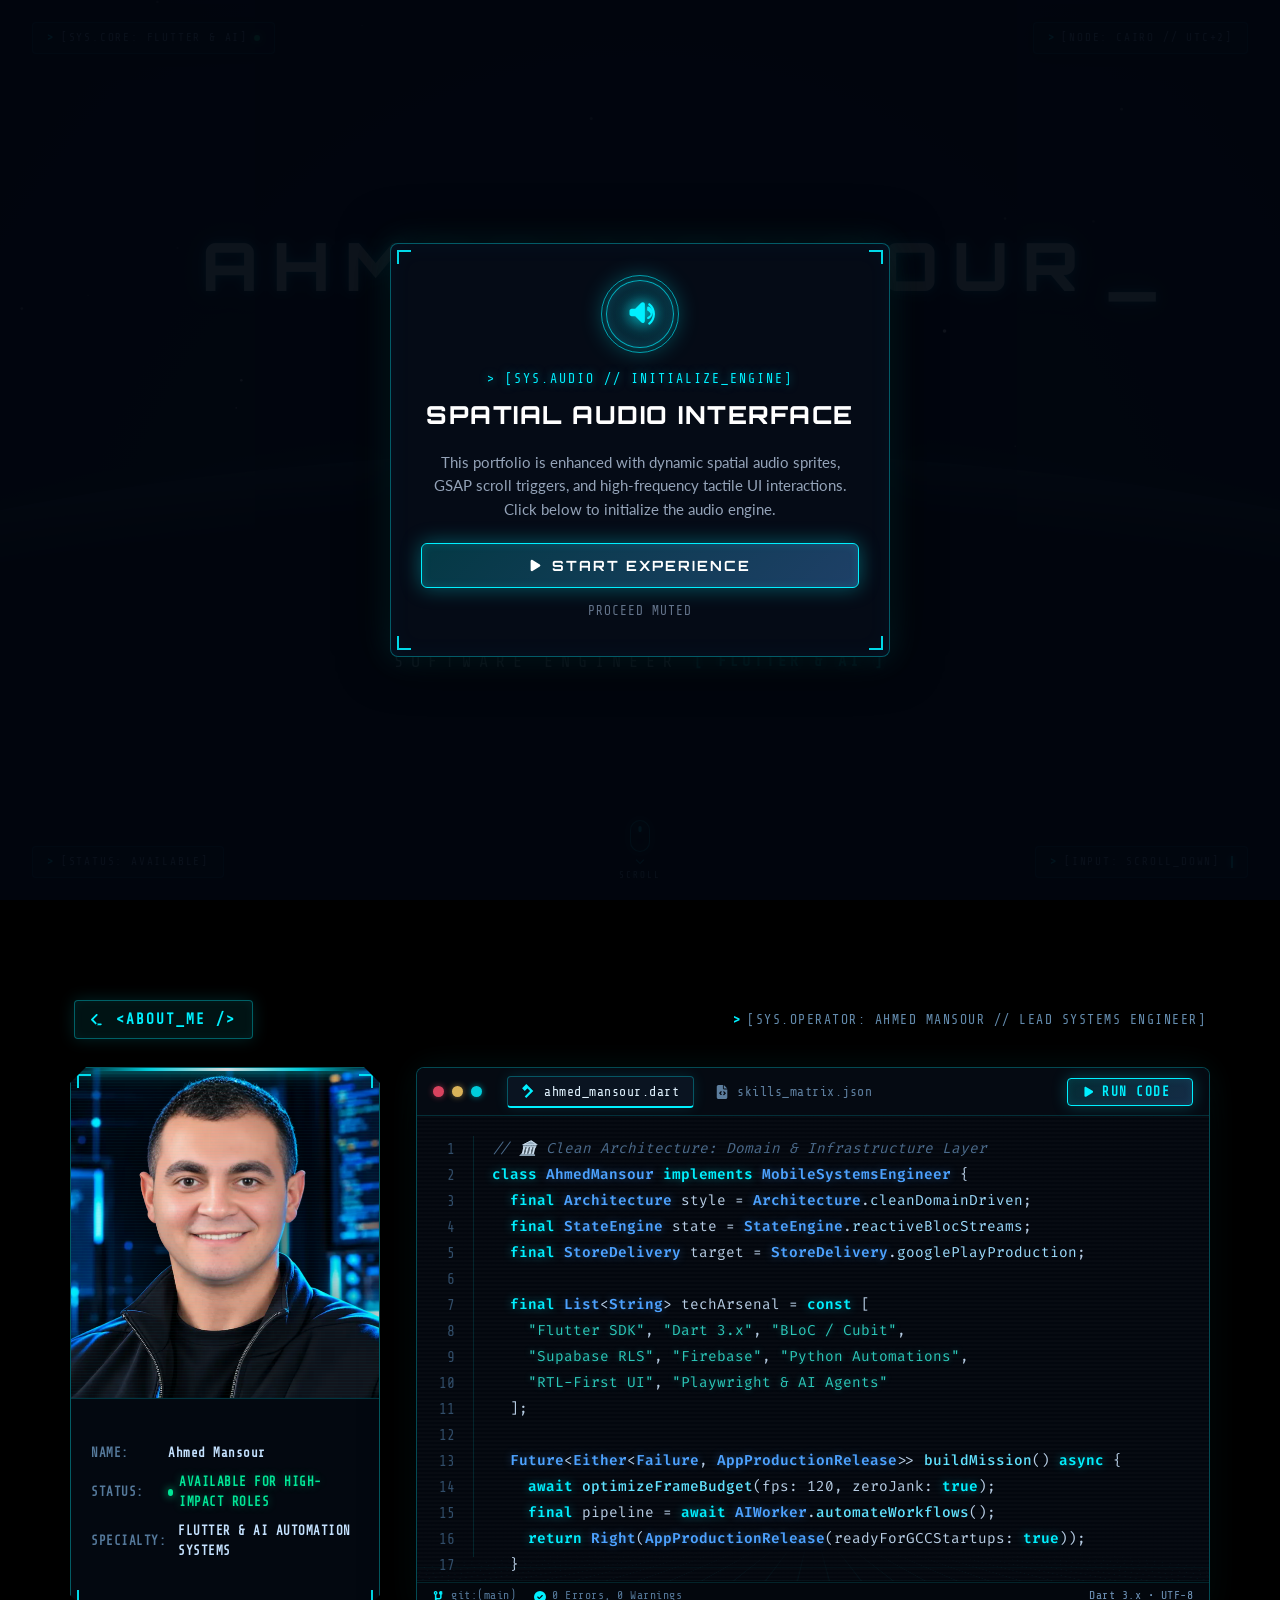
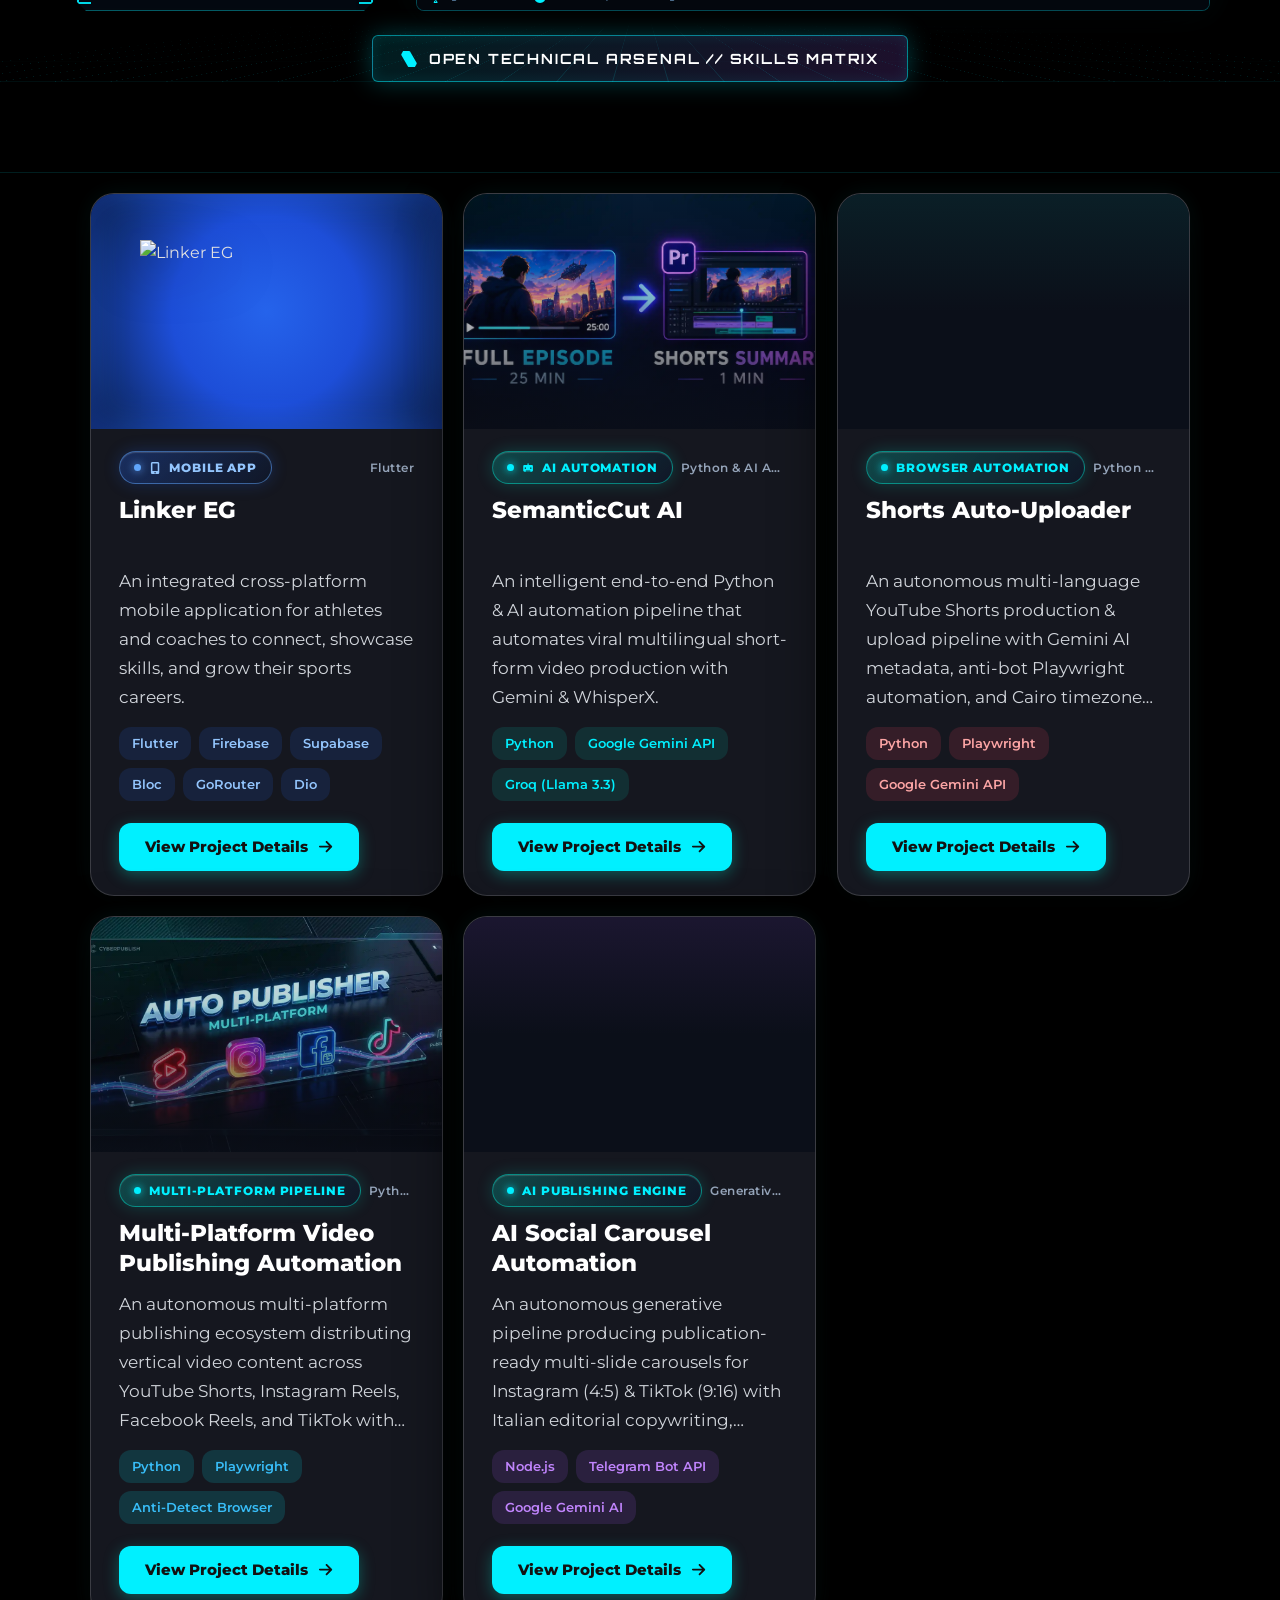
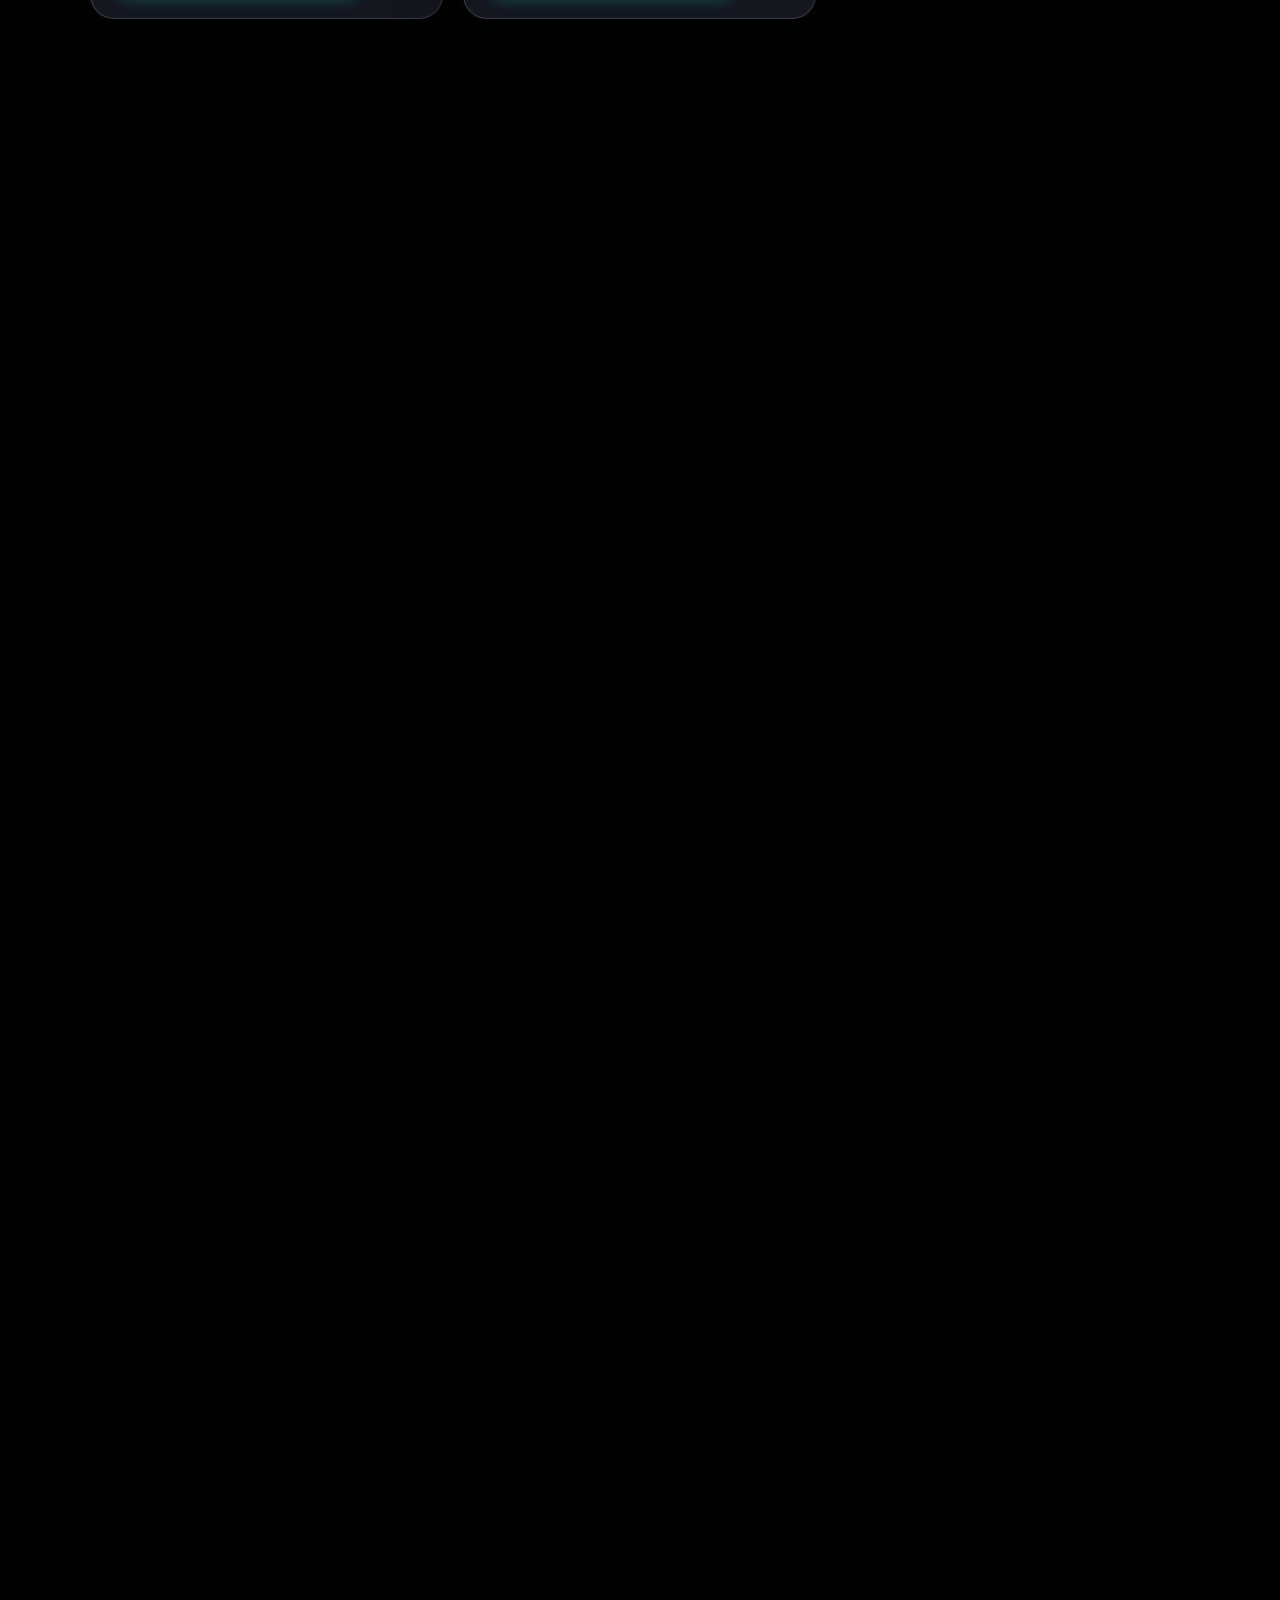
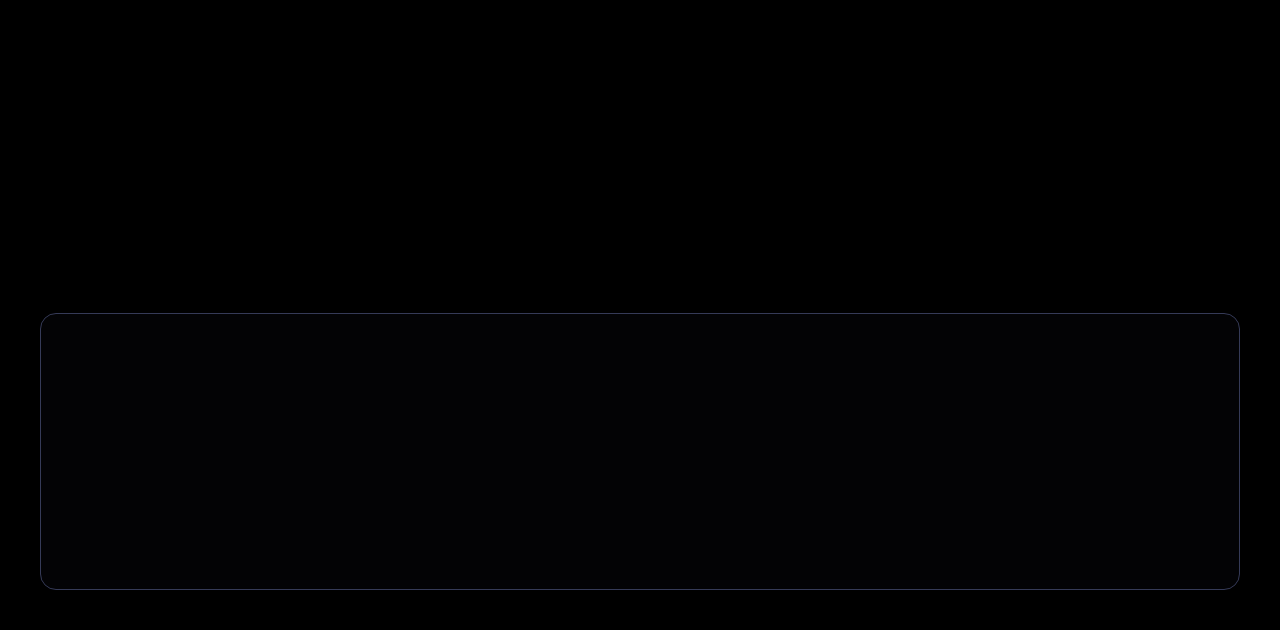
==== commit 4b9dab77: "feat: add ui-ux-pro-max agent skills and design resources plugin" ====
--- a/index.html
+++ b/index.html
@@ -1,730 +1,18 @@
 <!DOCTYPE html>
-<html lang="en" dir="ltr">
+<html lang="en">
   <head>
     <meta charset="UTF-8" />
-    <meta name="viewport" content="width=device-width, initial-scale=1.0" />
-    <title data-i18n-key="indexPage.pageTitle">
-      Home | Ahmed Mansour - Flutter Developer Portfolio
-    </title>
-    <!-- Early Language & Direction Guard: Sets direction and language before first paint, eliminating Direction Flip CLS (0.366) -->
+    <meta name="viewport" content="width=device-width, initial-scale=1" />
+    <meta name="color-scheme" content="dark" />
+    <title>Home | Ahmed Mansour</title>
+    <link rel="icon" type="image/png" sizes="32x32" href="assets/icons/profile-favicon.png" />
+    <link rel="canonical" href="home.html" />
     <script>
-      (function () {
-        try {
-          var lang = localStorage.getItem('lang') || 'en';
-          if (lang === 'ar') {
-            document.documentElement.lang = 'ar';
-            document.documentElement.dir = 'rtl';
-          } else {
-            document.documentElement.lang = 'en';
-            document.documentElement.dir = 'ltr';
-          }
-        } catch (e) {}
-      })();
+      window.location.replace("home.html" + window.location.search + window.location.hash);
     </script>
-    <!-- Direct Core & Feature Stylesheets (Eliminates @import FOUC) -->
-    <link rel="stylesheet" href="src/core/presentation/styles/variables.css" />
-    <link rel="stylesheet" href="src/core/presentation/styles/critical.css" />
-    <link rel="stylesheet" href="src/core/presentation/styles/base.css" />
-    <link rel="stylesheet" href="src/core/presentation/components/appbar/appbar.css" />
-    <link rel="stylesheet" href="src/core/presentation/components/language-switcher/language-switcher.css" />
-    <link rel="stylesheet" href="src/core/presentation/components/footer/footer.css" />
-    <link rel="stylesheet" href="src/features/home/presentation/styles/home-header.css" />
-    <link rel="stylesheet" href="src/features/home/presentation/styles/carousel.css" />
-    <link rel="stylesheet" href="src/features/home/presentation/styles/skills-drawer.css" />
-    <link rel="stylesheet" href="style.css" />
-
-    <link rel="preconnect" href="https://fonts.googleapis.com" />
-    <link rel="preconnect" href="https://fonts.gstatic.com" crossorigin />
-
-    <!-- CLS Fix: Preload the heaviest font files so they arrive before first render.
-         URLs sourced directly from the Lighthouse CLS culprit report. -->
-    <!-- Lato 400 Latin – biggest single CLS offender (0.359) -->
-    <link rel="preload" as="font" type="font/woff2" crossorigin
-      href="https://fonts.gstatic.com/s/lato/v25/S6uyw4BMUTPHjx4wXiWtFCc.woff2">
-    <!-- Montserrat 600 Latin -->
-    <link rel="preload" as="font" type="font/woff2" crossorigin
-      href="https://fonts.gstatic.com/s/montserrat/v31/JTUSjIg1_i6t8kCHKm459WlhyyTh89Y.woff2">
-    <!-- Cairo 400 Arabic - primary Arabic body font -->
-    <link rel="preload" as="font" type="font/woff2" crossorigin
-      href="https://fonts.gstatic.com/s/cairo/v31/SLXVc1nY6HkvangtZmpQdkhzfH5lkSscQyyS8p4_RHH1.woff2">
-    <!-- Cairo 600 Arabic -->
-    <link rel="preload" as="font" type="font/woff2" crossorigin
-      href="https://fonts.gstatic.com/s/cairo/v31/SLXVc1nY6HkvangtZmpQdkhzfH5lkSscRiyS8p4_RA.woff2">
-    <!-- Alexandria 500 Arabic - used in hero heading -->
-    <link rel="preload" as="font" type="font/woff2" crossorigin
-      href="https://fonts.gstatic.com/s/alexandria/v6/UMBXrPdDqW66y0Y2usFeaijdA5E64BdCIg.woff2">
-    <!-- Alexandria 800 Arabic -->
-    <link rel="preload" as="font" type="font/woff2" crossorigin
-      href="https://fonts.gstatic.com/s/alexandria/v6/UMBXrPdDqW66y0Y2usFeai3dA5E64Bc.woff2">
-    <!-- Orbitron 700 (HUD / telemetry labels) -->
-    <link rel="preload" as="font" type="font/woff2" crossorigin
-      href="https://fonts.gstatic.com/s/orbitron/v35/yMJRMIlzdpvBhQQL_Qq7dy1biN15.woff2">
-    <!-- Fira Code 400 (IDE / code blocks) -->
-    <link rel="preload" as="font" type="font/woff2" crossorigin
-      href="https://fonts.gstatic.com/s/firacode/v27/uU9NCBsR6Z2vfE9aq3bh3dSDqFGedA.woff2">
-    <!-- Share Tech Mono 400 (Telemetry HUD labels, console cursor & subtitle) -->
-    <link rel="preload" as="font" type="font/woff2" crossorigin
-      href="https://fonts.gstatic.com/s/sharetechmono/v16/J7aHnp1uDWRBEqV98dVQztYldFcLowEFA87Heg.woff2">
-
-    <!-- CLS Fix: display=optional means the browser will ONLY swap in the font
-         if it arrives within the 100ms block period. Combined with preloads above,
-         fonts arrive in time on repeat visits (cached) and most first visits.
-         No late swap = zero font-related CLS. -->
-    <link
-      href="https://fonts.googleapis.com/css2?family=Alexandria:wght@500;700;800;900&family=Cairo:wght@300;400;600;700&family=Fira+Code:wght@400;600;700&family=Lato:wght@300;400;700&family=Montserrat:wght@300;400;600;700&family=Orbitron:wght@500;700;800;900&family=Share+Tech+Mono&family=Tajawal:wght@500;700;800;900&display=optional"
-      rel="stylesheet"
-    />
-
-    <!-- GSAP & ScrollTrigger -->
-    <script src="https://cdnjs.cloudflare.com/ajax/libs/gsap/3.12.5/gsap.min.js" defer></script>
-    <script src="https://cdnjs.cloudflare.com/ajax/libs/gsap/3.12.5/ScrollTrigger.min.js" defer></script>
-
-    <!-- Audio Engine (Howler.js) — must load before audio.service.js (no defer!) -->
-    <script src="https://cdnjs.cloudflare.com/ajax/libs/howler/2.2.4/howler.min.js"></script>
-
-    <!-- Initial Localization Dictionary (Standard DOM Script Injection) -->
-    <script>
-      (function () {
-        var lang = 'en';
-        try {
-          lang = localStorage.getItem('lang') || 'en';
-        } catch (e) {}
-        var s = document.createElement('script');
-        s.id = 'lang-script';
-        s.src = (lang === 'ar') ? 'lang/ar.js' : 'lang/en.js';
-        document.head.appendChild(s);
-      })();
-    </script>
-
-    <!-- Critical Preloader Guard (Zero-FOUC Dark Canvas) -->
-    <style>
-      html, body {
-        background: #020408;
-      }
-      .cyber-preloader {
-        position: fixed;
-        inset: 0;
-        width: 100vw;
-        height: 100vh;
-        z-index: 999999;
-        background: #020408;
-      }
-    </style>
-
-    <!-- Early Session Guard: Instantly hide overlay & restore audio state before first paint -->
-    <script>
-      (function () {
-        if (sessionStorage.getItem('experience_started') === 'true') {
-          // Inject a style rule to hide the overlay before the browser paints it
-          var s = document.createElement('style');
-          s.textContent = '#cyber-start-overlay { display: none !important; }';
-          document.head.appendChild(s);
-          // Ensure mute state is set (defaults to false/unmuted if never explicitly muted)
-          try {
-            if (localStorage.getItem('portfolio_audio_muted') === null) {
-              localStorage.setItem('portfolio_audio_muted', 'false');
-            }
-          } catch (e) {}
-        }
-      })();
-    </script>
+    <noscript><meta http-equiv="refresh" content="0; url=home.html" /></noscript>
   </head>
-
-  <body id="home-page">
-    <!-- Cyberpunk System Boot Preloader -->
-    <div id="cyber-preloader" class="cyber-preloader" aria-hidden="true">
-      <div class="preloader-content">
-        <div class="preloader-header">
-          <span class="preloader-tag">&gt; [SYS.BOOT // OPERATOR: AHMED_MANSOUR]</span>
-          <span class="preloader-status" id="preloader-status">INITIALIZING</span>
-        </div>
-        
-        <div class="preloader-progress-track">
-          <div class="preloader-progress-bar" id="preloader-progress-bar">
-            <span class="preloader-progress-glow"></span>
-          </div>
-        </div>
-
-        <div class="preloader-footer">
-          <span class="preloader-log" id="preloader-log">INITIALIZING QUANTUM PROTOCOLS...</span>
-          <span class="preloader-counter" id="preloader-counter">000%</span>
-        </div>
-      </div>
-      <div class="preloader-grid-bg"></div>
-    </div>
-
-    <!-- Cyber Audio & Experience Initialization Overlay (First-Load Entrance) -->
-    <div id="cyber-start-overlay" class="cyber-start-overlay" role="dialog" aria-modal="true" aria-labelledby="start-overlay-title">
-      <div class="start-overlay-backdrop"></div>
-      <div class="start-overlay-card">
-        <!-- Corner Tech Brackets -->
-        <div class="hud-corner hud-corner-tl"></div>
-        <div class="hud-corner hud-corner-tr"></div>
-        <div class="hud-corner hud-corner-bl"></div>
-        <div class="hud-corner hud-corner-br"></div>
-
-        <!-- Animated Radar Sound Waves Hologram Badge -->
-        <div class="start-overlay-badge">
-          <div class="badge-pulse-ring"></div>
-          <svg class="app-icon start-sound-icon" viewBox="0 0 640 512" fill="currentColor">
-            <path d="M533.6 32.5C598.5 85.3 640 165.8 640 256s-41.5 170.7-106.4 223.5c-10.3 8.4-25.4 6.8-33.8-3.5s-6.8-25.4 3.5-33.8C557.5 398.2 592 331.2 592 256s-34.5-142.2-88.7-186.3c-10.3-8.4-11.8-23.5-3.5-33.8s23.5-11.8 33.8-3.5zM473.1 107c6.1-12 20.8-16.8 32.8-10.7 48.2 24.4 82.1 74.5 82.1 132.3s-33.9 107.9-82.1 132.3c-12 6.1-26.7 1.3-32.8-10.7s-1.3-26.7 10.7-32.8C520.1 308.8 544 272.7 544 256s-23.9-52.8-60.2-71.2c-12-6.1-16.8-20.8-10.7-32.8zM380 448c-12.7 0-24.9-5.1-33.9-14.1L217.9 306 144 306c-26.5 0-48-21.5-48-48l0-64c0-26.5 21.5-48 48-48l73.9 0 128.1-127.9C355.1 8.9 367.3 3.8 380 3.8c24.3 0 44 19.7 44 44l0 356.3c0 24.3-19.7 44-44 44z"/>
-          </svg>
-        </div>
-
-        <div class="start-overlay-header">
-          <span class="start-sys-tag">&gt; [SYS.AUDIO // INITIALIZE_ENGINE]</span>
-          <h2 id="start-overlay-title" class="start-title">SPATIAL AUDIO INTERFACE</h2>
-        </div>
-
-        <p class="start-overlay-description">
-          This portfolio is enhanced with dynamic spatial audio sprites, GSAP scroll triggers, and high-frequency tactile UI interactions. Click below to initialize the audio engine.
-        </p>
-
-        <div class="start-overlay-actions">
-          <button id="btn-start-experience" class="btn-start-experience" type="button" data-sound-hover="ui-hover">
-            <svg class="app-icon" viewBox="0 0 384 512" fill="currentColor">
-              <path d="M73 39c-14.8-9.1-33.4-9.4-48.5-.9S0 62.6 0 80V432c0 17.4 9.4 33.4 24.5 41.9s33.7 8.1 48.5-.9L361 297c14.3-8.7 23-24.2 23-41s-8.7-32.2-23-41L73 39z"/>
-            </svg>
-            <span>START EXPERIENCE</span>
-          </button>
-          <button id="btn-skip-audio" class="btn-skip-audio" type="button">
-            <span>PROCEED MUTED</span>
-          </button>
-        </div>
-      </div>
-    </div>
-
-    <!-- Global Sticky App Bar (Starts hidden on Hero) -->
-    <header id="appbar-container" class="appbar appbar-hero-hidden">
-      <div class="appbar-inner">
-        <a href="index.html" class="appbar-brand" title="Home" data-sound-click="ui-click" data-sound-hover="ui-hover">
-          <span class="hud-status-dot" aria-hidden="true"></span>
-          <span class="brand-tag">&lt;</span><span class="brand-name">ahmedMansour</span><span class="brand-tag"> /&gt;</span>
-        </a>
-        <nav class="appbar-nav">
-          <a href="#projects-carousel-section" class="appbar-link" data-i18n-key="common.navProjects" data-sound-click="ui-click" data-sound-hover="ui-hover">Projects</a>
-          <button id="nav-skills-btn" class="appbar-link appbar-btn-link" type="button" data-i18n-key="common.navSkills" data-sound-click="ui-click" data-sound-hover="ui-hover">Skills</button>
-        </nav>
-        <div class="appbar-actions">
-          <!-- Cyber Audio Controller (Mute / Unmute Toggle) -->
-          <button id="audio-toggle-btn" class="appbar-audio-btn" type="button" aria-label="Toggle Audio" title="Toggle Audio (Mute/Unmute)">
-            <span class="audio-btn-icon" id="audio-btn-icon"></span>
-            <span class="audio-wave-bars" aria-hidden="true">
-              <span class="bar bar-1"></span>
-              <span class="bar bar-2"></span>
-              <span class="bar bar-3"></span>
-            </span>
-          </button>
-          <div class="language-switcher">
-            <button id="lang-en-btn" data-sound-click="ui-click" data-sound-hover="ui-hover">English</button>
-            <button id="lang-ar-btn" data-sound-click="ui-click" data-sound-hover="ui-hover">العربية</button>
-          </div>
-        </div>
-      </div>
-    </header>
-
-    <div class="header-container" id="space-hero-pin-wrapper">
-      <header class="portfolio-header">
-        <div class="space-hero-stage" id="space-hero-stage">
-          <canvas id="space-stars-canvas"></canvas>
-          <div id="horizon">
-            <div class="glow"></div>
-          </div>
-          <div id="earth"></div>
-
-          <!-- Futuristic Spaceship Probe (Flies on scroll across curved horizon) -->
-          <div id="space-vessel" class="space-vessel" aria-hidden="true">
-            <svg class="spaceship-svg" viewBox="0 0 360 95" fill="none" xmlns="http://www.w3.org/2000/svg">
-              <!-- Engine Exhaust Plasma Trail -->
-              <defs>
-                <linearGradient id="thrusterPlasma" x1="50" y1="47" x2="-90" y2="47" gradientUnits="userSpaceOnUse">
-                  <stop stop-color="#00f0ff" stop-opacity="1"/>
-                  <stop offset="0.25" stop-color="#0088ff" stop-opacity="0.85"/>
-                  <stop offset="0.65" stop-color="#7000ff" stop-opacity="0.45"/>
-                  <stop offset="1" stop-color="#000000" stop-opacity="0"/>
-                </linearGradient>
-                <linearGradient id="hullMetal" x1="40" y1="20" x2="340" y2="70" gradientUnits="userSpaceOnUse">
-                  <stop stop-color="#0e1724"/>
-                  <stop offset="0.5" stop-color="#182538"/>
-                  <stop offset="1" stop-color="#0a1018"/>
-                </linearGradient>
-                <linearGradient id="wingGradient" x1="120" y1="0" x2="220" y2="95" gradientUnits="userSpaceOnUse">
-                  <stop stop-color="#0a121d"/>
-                  <stop offset="0.7" stop-color="#142132"/>
-                  <stop offset="1" stop-color="#050a10"/>
-                </linearGradient>
-                <filter id="neonGlow" x="-20%" y="-20%" width="140%" height="140%">
-                  <feGaussianBlur stdDeviation="3" result="blur"/>
-                  <feComposite in="SourceGraphic" in2="blur" operator="over"/>
-                </filter>
-              </defs>
-
-              <!-- Dual Plasma Ion Exhaust Beams -->
-              <path d="M48 38 L -85 38" stroke="url(#thrusterPlasma)" stroke-width="6" stroke-linecap="round"/>
-              <path d="M48 56 L -85 56" stroke="url(#thrusterPlasma)" stroke-width="6" stroke-linecap="round"/>
-              <path d="M48 47 L -50 47" stroke="#00f0ff" stroke-width="2.5" stroke-linecap="round" opacity="0.9"/>
-
-              <!-- Upper Swept Wing & Fin -->
-              <polygon points="190,32 150,4 100,10 125,35" fill="url(#wingGradient)" stroke="#00d4ff" stroke-width="1.5"/>
-              <line x1="150" y1="4" x2="100" y2="10" stroke="#00f0ff" stroke-width="2" filter="url(#neonGlow)"/>
-              <circle cx="150" cy="4" r="2.5" fill="#00f0ff"/>
-
-              <!-- Lower Swept Wing & Fin -->
-              <polygon points="190,62 150,90 100,84 125,59" fill="url(#wingGradient)" stroke="#00d4ff" stroke-width="1.5"/>
-              <line x1="150" y1="90" x2="100" y2="84" stroke="#00f0ff" stroke-width="2" filter="url(#neonGlow)"/>
-              <circle cx="150" cy="90" r="2.5" fill="#00f0ff"/>
-
-              <!-- Main Aerodynamic Fuselage -->
-              <polygon points="340,47 250,23 90,28 45,36 35,47 45,58 90,66 250,71" fill="url(#hullMetal)" stroke="#4da2ff" stroke-width="2"/>
-
-              <!-- Cyber Armor Facets & Surface Plating -->
-              <polygon points="275,47 230,30 160,33 190,47" fill="#1b2a3f" stroke="#00e5ff" stroke-width="1" opacity="0.75"/>
-              <polygon points="275,47 230,64 160,61 190,47" fill="#1b2a3f" stroke="#00e5ff" stroke-width="1" opacity="0.75"/>
-
-              <!-- Sleek Cockpit Canopy (Cyan Glass) -->
-              <polygon points="295,47 245,36 185,38 215,47 185,56 245,58" fill="#00e5ff" fill-opacity="0.35" stroke="#00f0ff" stroke-width="1.8" filter="url(#neonGlow)"/>
-              <line x1="245" y1="36" x2="215" y2="47" stroke="#ffffff" stroke-width="1" opacity="0.8"/>
-
-              <!-- Cyber Tech Panel Neon Gridlines -->
-              <line x1="180" y1="47" x2="65" y2="47" stroke="#00f0ff" stroke-width="1.5" stroke-dasharray="6 3"/>
-              <line x1="150" y1="37" x2="90" y2="37" stroke="#4da2ff" stroke-width="1" stroke-dasharray="4 2"/>
-              <line x1="150" y1="57" x2="90" y2="57" stroke="#4da2ff" stroke-width="1" stroke-dasharray="4 2"/>
-
-              <!-- Twin Heavy Plasma Thruster Nozzles -->
-              <rect x="36" y="32" width="14" height="12" rx="2" fill="#0b131e" stroke="#00e5ff" stroke-width="1.5"/>
-              <ellipse cx="48" cy="38" rx="4" ry="5.5" fill="#00f0ff"/>
-              <rect x="36" y="50" width="14" height="12" rx="2" fill="#0b131e" stroke="#00e5ff" stroke-width="1.5"/>
-              <ellipse cx="48" cy="56" rx="4" ry="5.5" fill="#00f0ff"/>
-            </svg>
-          </div>
-
-          <!-- Cyber Code Cursor Title (Scroll-Scrubbed) -->
-          <div id="title" class="gravity-title">
-            <div class="console-container" id="console-box">
-              <span id="text" class="cyber-console-text"></span>
-              <div class="console-underscore" id="console">&#95;</div>
-            </div>
-          </div>
-
-          <!-- Sequential Scroll-Triggered Subtitle -->
-          <div id="subtitle" class="gravity-subtitle">
-            <span class="sub-word sub-software" data-i18n-key="indexPage.subSoftware">SOFTWARE</span>
-            <span class="sub-word sub-engineer" data-i18n-key="indexPage.subEngineer">ENGINEER</span>
-            <span class="sub-word sub-tag" data-i18n-key="indexPage.subTag">[ FLUTTER & AI ]</span>
-          </div>
-
-          <!-- Futuristic Cyberpunk HUD Telemetry Terminal Modules -->
-          <div class="hud-telemetry hud-tl">
-            <span class="hud-bracket">&gt;</span> <span class="hud-text" data-i18n-key="indexPage.hudCore">[SYS.CORE: FLUTTER &amp; AI]</span> <span class="cyber-pulse-dot" title="Core Active"></span>
-          </div>
-          <div class="hud-telemetry hud-tr">
-            <span class="hud-bracket">&gt;</span> <span class="hud-text" data-i18n-key="indexPage.hudNode">[NODE: CAIRO // UTC+2]</span>
-          </div>
-          <div class="hud-telemetry hud-bl">
-            <span class="hud-bracket">&gt;</span> <span class="hud-text" data-i18n-key="indexPage.hudStatus">[STATUS: AVAILABLE]</span>
-          </div>
-          <div class="hud-telemetry hud-br">
-            <span class="hud-bracket">&gt;</span> <span class="hud-text" data-i18n-key="indexPage.hudInput">[INPUT: SCROLL_DOWN]</span> <span class="cyber-cursor"></span>
-          </div>
-
-          <!-- Futuristic Animated Cyber Mouse Scroll Indicator -->
-          <div class="cyber-scroll-indicator" id="cyber-scroll-indicator" role="button" aria-label="Scroll to descend" data-sound-click="warp-whoosh" data-sound-hover="ui-hover">
-            <div class="mouse-icon">
-              <div class="mouse-wheel"></div>
-            </div>
-            <div class="scroll-chevrons">
-              <span class="chevron-down"></span>
-            </div>
-            <span class="scroll-text" data-i18n-key="indexPage.hudScroll">SCROLL</span>
-          </div>
-        </div>
-      </header>
-    </div>
-
-    <!-- 2. Cyberpunk Code IDE & Biometric Hologram Avatar Section -->
-    <section class="about-me-section" id="about-section">
-      <div class="cyber-about-wrapper">
-        <!-- 3D Perspective Retro Grid Floor -->
-        <div class="cyber-grid-floor" aria-hidden="true"></div>
-
-        <!-- Section Header HUD -->
-        <div class="cyber-section-header">
-          <div class="cyber-tag-badge">
-            <svg class="app-icon" viewBox="0 0 512 512" fill="currentColor" aria-hidden="true"><path d="M9.4 233.4c-12.5 12.5-12.5 32.8 0 45.3l160 160c12.5 12.5 32.8 12.5 45.3 0s12.5-32.8 0-45.3L77.3 256 214.6 118.6c12.5-12.5 12.5-32.8 0-45.3s-32.8-12.5-45.3 0l-160 160zm352 182.6c0 17.7-14.3 32-32 32H192c-17.7 0-32-14.3-32-32s14.3-32 32-32h137.4c17.7 0 32 14.3 32 32z"/></svg>
-            <span data-i18n-key="indexPage.aboutMeTag">&lt;ABOUT_ME /&gt;</span>
-          </div>
-          <div class="cyber-header-telemetry">
-            <span class="hud-bracket">&gt;</span> <span data-i18n-key="indexPage.aboutHeaderTelemetry">[SYS.OPERATOR: AHMED MANSOUR // LEAD ENGINEER]</span>
-          </div>
-        </div>
-
-        <!-- Main Cyber Dual Grid -->
-        <div class="cyber-about-grid">
-          
-          <!-- 1. Left: Biometric Hologram ID Card -->
-          <div class="biometric-card-wrapper">
-            <div class="biometric-card" data-sound-hover="hologram-on">
-              <!-- Corner HUD Brackets -->
-              <div class="hud-corner hud-corner-tl"></div>
-              <div class="hud-corner hud-corner-tr"></div>
-              <div class="hud-corner hud-corner-bl"></div>
-              <div class="hud-corner hud-corner-br"></div>
-
-              <!-- Animated Laser Scanline Beam -->
-              <div class="bio-scanline-beam"></div>
-
-              <!-- 3D Parallax Image Frame -->
-              <div class="bio-img-container" id="bio-parallax-container">
-                <!-- Layer 1: Background Cyber Station -->
-                <img src="assets/images/profile-cyber-bg.webp" alt="Cyber Station Background" class="bio-layer bio-layer-bg" id="bio-layer-bg" width="600" height="912" loading="lazy" decoding="async" />
-                <!-- Layer 2: Foreground Person Cutout -->
-                <img src="assets/images/profile-cyber-person.webp" alt="Ahmed Mansour - Lead Flutter Engineer" class="bio-layer bio-layer-person" id="bio-layer-person" width="600" height="912" loading="lazy" decoding="async" />
-                <div class="bio-grid-overlay"></div>
-              </div>
-
-              <!-- Biometric Telemetry Meta Footer -->
-              <div class="bio-meta-footer">
-                <div class="bio-id-row">
-                  <span class="bio-label" data-i18n-key="indexPage.bioLabelName">NAME:</span>
-                  <span class="bio-val" data-i18n-key="indexPage.bioValName">Ahmed Mansour</span>
-                </div>
-                <div class="bio-id-row">
-                  <span class="bio-label" data-i18n-key="indexPage.bioLabelStatus">STATUS:</span>
-                  <span class="bio-val bio-status-active">
-                    <span class="bio-pulse-dot"></span> <span data-i18n-key="indexPage.bioValStatus">AVAILABLE FOR PROJECTS</span>
-                  </span>
-                </div>
-                <div class="bio-id-row">
-                  <span class="bio-label" data-i18n-key="indexPage.bioLabelSpecialty">SPECIALTY:</span>
-                  <span class="bio-val" data-i18n-key="indexPage.bioValSpecialty">FLUTTER &amp; AI SYSTEMS</span>
-                </div>
-              </div>
-            </div>
-          </div>
-
-          <!-- 2. Right: Cyberpunk Code IDE Window (Protected Strictly in LTR) -->
-          <div class="cyber-ide-container" dir="ltr">
-            <!-- IDE Window Header -->
-            <div class="ide-window-header">
-              <div class="ide-dots">
-                <span class="dot dot-close" title="Close" data-sound-click="warning-beep" data-sound-hover="ui-hover"></span>
-                <span class="dot dot-min" title="Minimize" data-sound-click="warning-beep" data-sound-hover="ui-hover"></span>
-                <span class="dot dot-max" title="Maximize" data-sound-click="warning-beep" data-sound-hover="ui-hover"></span>
-              </div>
-
-              <!-- File Tabs -->
-              <div class="ide-tabs">
-                <button class="ide-tab active" data-tab="dart" id="tab-dart" type="button" data-sound-click="ui-click" data-sound-hover="ui-hover">
-                  <svg class="app-icon ide-tab-icon" viewBox="0 0 512 512" fill="currentColor" aria-hidden="true"><path d="M410.5 256.7L254.8 412.4l-57.8-57.8 97.9-97.9-97.9-97.9 57.8-57.8L410.5 256.7zM254.8 101L156.9 3.1 3.1 156.9l97.9 97.9L254.8 101zM156.9 508.9l97.9-97.9-57.8-57.8-97.9 97.9 57.8 57.8z"/></svg>
-                  <span>ahmed_mansour.dart</span>
-                </button>
-                <button class="ide-tab" data-tab="json" id="tab-json" type="button" data-sound-click="ui-click" data-sound-hover="ui-hover">
-                  <svg class="app-icon ide-tab-icon" viewBox="0 0 384 512" fill="currentColor" aria-hidden="true"><path d="M0 64C0 28.7 28.7 0 64 0H224V128c0 17.7 14.3 32 32 32H384V448c0 35.3-28.7 64-64 64H64c-35.3 0-64-28.7-64-64V64zm384 64H256V0L384 128zM175 231c-9.4-9.4-24.6-9.4-33.9 0l-48 48c-9.4 9.4-9.4 24.6 0 33.9l48 48c9.4 9.4 24.6 9.4 33.9 0s9.4-24.6 0-33.9L141.9 296l33.1-33.1c9.4-9.4 9.4-24.6 0-33.9zm66 0c-9.4 9.4-9.4 24.6 0 33.9l33.1 33.1-33.1 33.1c-9.4 9.4-9.4 24.6 0 33.9s24.6 9.4 33.9 0l48-48c9.4-9.4 9.4-24.6 0-33.9l-48-48c-9.4-9.4-24.6-9.4-33.9 0z"/></svg>
-                  <span>skills_matrix.json</span>
-                </button>
-              </div>
-
-              <!-- Run Code Action Button -->
-              <div class="ide-actions">
-                <button class="ide-run-btn" id="ide-run-btn" type="button" title="Execute Code" data-sound-click="warp-whoosh" data-sound-hover="ui-hover">
-                  <svg class="app-icon" viewBox="0 0 384 512" fill="currentColor" aria-hidden="true"><path d="M73 39c-14.8-9.1-33.4-9.4-48.5-.9S0 62.6 0 80V432c0 17.4 9.4 33.4 24.5 41.9s33.7 8.1 48.5-.9L361 297c14.3-8.7 23-24.2 23-41s-8.7-32.2-23-41L73 39z"/></svg>
-                  <span>RUN CODE</span>
-                  <span class="run-glow"></span>
-                </button>
-              </div>
-            </div>
-
-            <!-- Code Editor Workspace -->
-            <div class="ide-editor-body" id="ide-editor-body">
-              <div class="ide-gutter" id="ide-gutter">
-                <span>1</span><span>2</span><span>3</span><span>4</span><span>5</span>
-                <span>6</span><span>7</span><span>8</span><span>9</span><span>10</span>
-                <span>11</span><span>12</span><span>13</span><span>14</span><span>15</span><span>16</span>
-              </div>
-              <div class="ide-code-scroll"><pre class="ide-code-content active" id="code-dart"><code><span class="cm-cmt">// 🏛️ Clean Architecture: Domain &amp; Infrastructure Layer</span>
-<span class="cm-kw">class</span> <span class="cm-cls">AhmedMansour</span> <span class="cm-kw">implements</span> <span class="cm-cls">MobileSystemsEngineer</span> {
-  <span class="cm-kw">final</span> <span class="cm-cls">Architecture</span> style = <span class="cm-cls">Architecture</span>.<span class="cm-prop">cleanDomainDriven</span>;
-  <span class="cm-kw">final</span> <span class="cm-cls">StateEngine</span> state = <span class="cm-cls">StateEngine</span>.<span class="cm-prop">reactiveBlocStreams</span>;
-  <span class="cm-kw">final</span> <span class="cm-cls">StoreDelivery</span> target = <span class="cm-cls">StoreDelivery</span>.<span class="cm-prop">googlePlayProduction</span>;
-
-  <span class="cm-kw">final</span> <span class="cm-cls">List</span>&lt;<span class="cm-cls">String</span>&gt; techArsenal = <span class="cm-kw">const</span> [
-    <span class="cm-str">"Flutter SDK"</span>, <span class="cm-str">"Dart 3.x"</span>, <span class="cm-str">"BLoC / Cubit"</span>,
-    <span class="cm-str">"Supabase RLS"</span>, <span class="cm-str">"Firebase"</span>, <span class="cm-str">"Python Automations"</span>,
-    <span class="cm-str">"RTL-First UI"</span>, <span class="cm-str">"Playwright &amp; AI Agents"</span>
-  ];
-
-  <span class="cm-cls">Future</span>&lt;<span class="cm-cls">Either</span>&lt;<span class="cm-cls">Failure</span>, <span class="cm-cls">AppProductionRelease</span>&gt;&gt; <span class="cm-fn">buildMission</span>() <span class="cm-kw">async</span> {
-    <span class="cm-kw">await</span> <span class="cm-fn">optimizeFrameBudget</span>(fps: <span class="cm-num">120</span>, zeroJank: <span class="cm-kw">true</span>);
-    <span class="cm-kw">final</span> pipeline = <span class="cm-kw">await</span> <span class="cm-cls">AIWorker</span>.<span class="cm-fn">automateWorkflows</span>();
-    <span class="cm-kw">return</span> <span class="cm-cls">Right</span>(<span class="cm-cls">AppProductionRelease</span>(readyForGCCStartups: <span class="cm-kw">true</span>));
-  }
-}</code></pre>
-
-                <pre class="ide-code-content" id="code-json"><code>{
-  <span class="cm-str">"engineer"</span>: <span class="cm-str">"Ahmed Mansour"</span>,
-  <span class="cm-str">"title"</span>: <span class="cm-str">"Mobile Systems &amp; AI Automation Engineer"</span>,
-  <span class="cm-str">"target_markets"</span>: [<span class="cm-str">"Saudi Arabia / GCC Startups"</span>, <span class="cm-str">"Global Remote"</span>],
-  <span class="cm-str">"engineering_pillars"</span>: {
-    <span class="cm-str">"01_mobile_systems"</span>: [
-      <span class="cm-str">"Flutter"</span>, <span class="cm-str">"Dart 3.x"</span>, <span class="cm-str">"BLoC"</span>, <span class="cm-str">"Clean Architecture"</span>, <span class="cm-str">"GetIt / Injectable"</span>
-    ],
-    <span class="cm-str">"02_ai_and_automation"</span>: [
-      <span class="cm-str">"Python"</span>, <span class="cm-str">"Playwright Headless"</span>, <span class="cm-str">"LLM Prompt Pipelines"</span>, <span class="cm-str">"OAuth Workflows"</span>
-    ],
-    <span class="cm-str">"03_cloud_and_data"</span>: [
-      <span class="cm-str">"Supabase"</span>, <span class="cm-str">"PostgreSQL RLS"</span>, <span class="cm-str">"Firebase Auth &amp; FCM"</span>, <span class="cm-str">"Hive / SQLite"</span>
-    ],
-    <span class="cm-str">"04_production_excellence"</span>: [
-      <span class="cm-str">"Google Play Published"</span>, <span class="cm-str">"120fps Compositor"</span>, <span class="cm-str">"Unit &amp; Widget Testing"</span>, <span class="cm-str">"GitFlow &amp; CI/CD"</span>
-    ]
-  },
-  <span class="cm-str">"status"</span>: <span class="cm-str">"AVAILABLE_FOR_MISSION"</span>
-}</code></pre>
-              </div>
-            </div>
-
-            <!-- Interactive Terminal Drawer -->
-            <div class="ide-terminal-drawer" id="ide-terminal-drawer">
-              <div class="terminal-header">
-                <div class="term-title">
-                  <svg class="app-icon" viewBox="0 0 512 512" fill="currentColor" aria-hidden="true"><path d="M9.4 233.4c-12.5 12.5-12.5 32.8 0 45.3l160 160c12.5 12.5 32.8 12.5 45.3 0s12.5-32.8 0-45.3L77.3 256 214.6 118.6c12.5-12.5 12.5-32.8 0-45.3s-32.8-12.5-45.3 0l-160 160zm352 182.6c0 17.7-14.3 32-32 32H192c-17.7 0-32-14.3-32-32s14.3-32 32-32h137.4c17.7 0 32 14.3 32 32z"/></svg>
-                  <span>DEBUG CONSOLE &bull; zsh / flutter</span>
-                </div>
-                <div class="term-status" id="term-status">[STANDBY]</div>
-              </div>
-              <div class="terminal-body" id="terminal-output">
-                <div class="term-line prompt-line">$ flutter run -d production --profile</div>
-                <div class="term-line dim-line">// Click [ ▶ RUN CODE ] to compile Ahmed's profile</div>
-              </div>
-            </div>
-
-            <!-- IDE Status Bar -->
-            <div class="ide-status-bar">
-              <div class="status-item"><svg class="app-icon" viewBox="0 0 448 512" fill="currentColor" aria-hidden="true"><path d="M80 104a24 24 0 1 0 0-48 24 24 0 1 0 0 48zm80-24c0 32.8-19.7 61-48 73.3V264c0 17.7 14.3 32 32 32h96c17.7 0 32-14.3 32-32V153.3C243.7 141 224 112.8 224 80c0-44.2 35.8-80 80-80s80 35.8 80 80c0 32.8-19.7 61-48 73.3V264c0 53-43 96-96 96H144c-17.7 0-32 14.3-32 32v24.7c28.3 12.3 48 40.5 48 73.3c0 44.2-35.8 80-80 80s-80-35.8-80-80c0-32.8 19.7-61 48-73.3V153.3C19.7 141 0 112.8 0 80 0 35.8 35.8 0 80 0s80 35.8 80 80zm208 24a24 24 0 1 0 0-48 24 24 0 1 0 0 48zM80 456a24 24 0 1 0 0-48 24 24 0 1 0 0 48z"/></svg> <span>git:(main)</span></div>
-              <div class="status-item"><svg class="app-icon" viewBox="0 0 512 512" fill="currentColor" aria-hidden="true"><path d="M256 512A256 256 0 1 0 256 0a256 256 0 1 0 0 512zM369 209L241 337c-9.4 9.4-24.6 9.4-33.9 0l-64-64c-9.4-9.4-9.4-24.6 0-33.9s24.6-9.4 33.9 0l47 47L335 175c9.4-9.4 24.6-9.4 33.9 0s9.4 24.6 0 33.9z"/></svg> <span>0 Errors, 0 Warnings</span></div>
-              <div class="status-item status-right"><span id="ide-status-lang">Dart 3.x &bull; UTF-8</span></div>
-            </div>
-          </div>
-
-        </div>
-
-        <!-- Trigger Button for Cyberpunk Skills Matrix Drawer -->
-        <div class="skills-matrix-trigger-wrap">
-          <button id="open-skills-drawer-btn" class="btn-open-skills-matrix" type="button" data-sound-click="warp-whoosh" data-sound-hover="ui-hover">
-            <svg class="btn-icon-hexagon" viewBox="0 0 512 512" fill="currentColor" aria-hidden="true"><path d="M256 0c14.1 0 27.2 7.5 34.3 19.8l208 360c7.1 12.3 7.1 27.4 0 39.7l-208 360C283.2 504.5 270.1 512 256 512s-27.2-7.5-34.3-19.8l-208-360c-7.1-12.3-7.1-27.4 0-39.7l208-360C228.8 7.5 241.9 0 256 0z"/></svg>
-            <span data-i18n-key="indexPage.openSkillsBtn">OPEN TECHNICAL ARSENAL // SKILLS MATRIX</span>
-          </button>
-        </div>
-      </div>
-    </section>
-
-    <!-- 3D GSAP Cylinder Carousel Section (Wide 4-Item Ring & Locked Pin Scroll) -->
-    <section class="carousel-section" id="projects-carousel-section" carousel="component">
-      <div class="carousel-viewport">
-        
-        <!-- 1. Top Title Zone (Layer on TOP, synchronized with scroll) -->
-        <div class="carousel-title-zone">
-          <div class="carousel-title-track" id="carousel-title-track">
-            <!-- 4 synchronized title items populated via JS -->
-          </div>
-        </div>
-
-        <!-- 2. Center 3D Stage (Wide Circular Stage) -->
-        <div class="carousel-scene">
-          <div class="carousel-wrap" carousel="wrap">
-            <div class="carousel-cylinder" id="carousel-cylinder">
-              <!-- 4 rich card widgets populated via JS -->
-            </div>
-          </div>
-        </div>
-
-        <!-- 3. Lower Controls Zone (Lime-Neon Arrows) -->
-        <div class="carousel-controls-zone">
-          <button class="carousel-arrow-btn prev-btn" id="carousel-prev" aria-label="Previous Project" data-sound-click="ratchet-step" data-sound-hover="ui-hover">
-            <svg class="app-icon" viewBox="0 0 448 512" fill="currentColor" aria-hidden="true"><path d="M9.4 233.4c-12.5 12.5-12.5 32.8 0 45.3l160 160c12.5 12.5 32.8 12.5 45.3 0s12.5-32.8 0-45.3L109.2 288 416 288c17.7 0 32-14.3 32-32s-14.3-32-32-32l-306.7 0L214.6 118.6c12.5-12.5 12.5-32.8 0-45.3s-32.8-12.5-45.3 0l-160 160z"/></svg>
-          </button>
-          <button class="carousel-arrow-btn next-btn" id="carousel-next" aria-label="Next Project" data-sound-click="ratchet-step" data-sound-hover="ui-hover">
-            <svg class="app-icon" viewBox="0 0 448 512" fill="currentColor" aria-hidden="true"><path d="M438.6 278.6c12.5-12.5 12.5-32.8 0-45.3l-160-160c-12.5-12.5-32.8-12.5-45.3 0s-12.5 32.8 0 45.3L338.8 224 32 224c-17.7 0-32 14.3-32 32s14.3 32 32 32l306.7 0L233.4 393.4c-12.5 12.5-12.5 32.8 0 45.3s32.8 12.5 45.3 0l160-160z"/></svg>
-          </button>
-        </div>
-
-      </div>
-    </section>
-
-    <!-- Cyberpunk Skills Matrix & Technical Arsenal Drawer Modal -->
-    <div id="skills-drawer" class="skills-drawer" role="dialog" aria-modal="true" aria-hidden="true" aria-labelledby="skills-drawer-title">
-      <div class="skills-drawer-backdrop"></div>
-      <div class="skills-drawer-panel">
-        <!-- Corner Tech Brackets -->
-        <div class="hud-corner hud-corner-tl"></div>
-        <div class="hud-corner hud-corner-tr"></div>
-        <div class="hud-corner hud-corner-bl"></div>
-        <div class="hud-corner hud-corner-br"></div>
-
-        <!-- Header -->
-        <div class="skills-drawer-header">
-          <div class="drawer-header-left">
-            <span class="drawer-sys-tag" data-i18n-key="indexPage.skillsDrawerSysTag">&gt; [SYS.ARSENAL // SKILLS_MATRIX.V2]</span>
-            <h2 id="skills-drawer-title" class="drawer-title" data-i18n-key="indexPage.skillsDrawerTitle">TECHNICAL ARSENAL &amp; SYSTEM ARCHITECTURE</h2>
-            <p class="drawer-subtitle" data-i18n-key="indexPage.skillsDrawerSubtitle">Categorized engineering disciplines, enterprise architecture patterns, and production toolchains.</p>
-          </div>
-          <button id="skills-drawer-close-btn" class="skills-drawer-close" type="button" aria-label="Close Skills Matrix" data-sound-click="ui-click" data-sound-hover="ui-hover">
-            <svg viewBox="0 0 384 512" fill="currentColor" aria-hidden="true"><path d="M342.6 150.6c12.5-12.5 12.5-32.8 0-45.3s-32.8-12.5-45.3 0L192 210.7 86.6 105.4c-12.5-12.5-32.8-12.5-45.3 0s-12.5 32.8 0 45.3L146.7 256 41.4 361.4c-12.5 12.5-12.5 32.8 0 45.3s32.8 12.5 45.3 0L192 301.3 297.4 406.6c12.5 12.5 32.8 12.5 45.3 0s12.5-32.8 0-45.3L237.3 256 342.6 150.6z"/></svg>
-          </button>
-        </div>
-
-        <!-- 4 Pillars Content Grid -->
-        <div class="skills-drawer-content">
-          <div class="skills-pillars-grid">
-
-            <!-- Pillar 1: Mobile Systems & Clean Arch -->
-            <div class="skill-pillar-card pillar-mobile">
-              <div class="pillar-header">
-                <div class="pillar-icon-badge">
-                  <svg viewBox="0 0 512 512" fill="currentColor" aria-hidden="true"><path d="M410.5 256.7L254.8 412.4l-57.8-57.8 97.9-97.9-97.9-97.9 57.8-57.8L410.5 256.7zM254.8 101L156.9 3.1 3.1 156.9l97.9 97.9L254.8 101zM156.9 508.9l97.9-97.9-57.8-57.8-97.9 97.9 57.8 57.8z"/></svg>
-                </div>
-                <div class="pillar-title-wrap">
-                  <h3 data-i18n-key="indexPage.pillarMobileTitle">Mobile Systems &amp; Clean Architecture</h3>
-                  <p data-i18n-key="indexPage.pillarMobileDesc">Enterprise-grade mobile engineering with strict separation of concerns, reactive streams, and declarative state orchestration.</p>
-                </div>
-              </div>
-              <div class="pillar-skills-cloud">
-                <span class="tech-tag tag-highlight"><span class="tag-dot"></span>Flutter SDK</span>
-                <span class="tech-tag tag-highlight"><span class="tag-dot"></span>Dart 3.x</span>
-                <span class="tech-tag"><span class="tag-dot"></span>Clean Architecture</span>
-                <span class="tech-tag"><span class="tag-dot"></span>BLoC / Cubit</span>
-                <span class="tech-tag"><span class="tag-dot"></span>Repository Pattern</span>
-                <span class="tech-tag"><span class="tag-dot"></span>GetIt / Injectable</span>
-                <span class="tech-tag"><span class="tag-dot"></span>Freezed &amp; dartz (Either)</span>
-                <span class="tech-tag"><span class="tag-dot"></span>Retrofit &amp; Dio</span>
-                <span class="tech-tag"><span class="tag-dot"></span>Reactive Streams</span>
-              </div>
-            </div>
-
-            <!-- Pillar 2: AI Pipelines & Workflow Automation -->
-            <div class="skill-pillar-card pillar-ai">
-              <div class="pillar-header">
-                <div class="pillar-icon-badge">
-                  <svg viewBox="0 0 512 512" fill="currentColor" aria-hidden="true"><path d="M184 0c30.9 0 56 25.1 56 56V456c0 30.9-25.1 56-56 56c-28.9 0-52.6-21.9-55.7-50.1l-5.2-47.3C104.9 397 86.8 380.2 68.3 360.2l-37 36.9c-21.9 21.9-57.3 21.9-79.2 0s-21.9-57.3 0-79.2l36.9-37C-31 262.4-47.8 244.3-65.4 226.1l-47.3-5.2C-140.9 217.8-162.8 194.1-162.8 165.2c0-30.9 25.1-56 56-56h4.5l47.3-5.2c18.5-2.1 36.6-18.9 55.1-38.9l-36.9-37c-21.9-21.9-21.9-57.3 0-79.2s57.3-21.9 79.2 0l37 36.9C91.6-32.9 109.7-49.7 127.3-67.3l5.2-47.3C135.6-142.8 159.3-164.7 188.2-164.7c30.9 0 56 25.1 56 56"/></svg>
-                </div>
-                <div class="pillar-title-wrap">
-                  <h3 data-i18n-key="indexPage.pillarAiTitle">AI Pipelines &amp; Workflow Automation</h3>
-                  <p data-i18n-key="indexPage.pillarAiDesc">Full-stack automation with Python, headless browser clusters, LLM prompt pipelines, and multi-platform OAuth publishing.</p>
-                </div>
-              </div>
-              <div class="pillar-skills-cloud">
-                <span class="tech-tag tag-ai"><span class="tag-dot"></span>Python Automation</span>
-                <span class="tech-tag tag-ai"><span class="tag-dot"></span>Playwright Headless</span>
-                <span class="tech-tag tag-ai"><span class="tag-dot"></span>LLM Prompt Engineering</span>
-                <span class="tech-tag"><span class="tag-dot"></span>OAuth 2.0 Token Sync</span>
-                <span class="tech-tag"><span class="tag-dot"></span>Multi-Platform Social API</span>
-                <span class="tech-tag"><span class="tag-dot"></span>Automated Media Rendering</span>
-                <span class="tech-tag"><span class="tag-dot"></span>Selenium &amp; Chromium Clusters</span>
-                <span class="tech-tag"><span class="tag-dot"></span>Batch Scheduler Daemons</span>
-              </div>
-            </div>
-
-            <!-- Pillar 3: Cloud Backend, BaaS & Data Persistence -->
-            <div class="skill-pillar-card pillar-cloud">
-              <div class="pillar-header">
-                <div class="pillar-icon-badge">
-                  <svg viewBox="0 0 640 512" fill="currentColor" aria-hidden="true"><path d="M537.6 226.6c4.1-10.7 6.4-22.4 6.4-34.6 0-53-43-96-96-96-19.7 0-38.1 6-53.3 16.2C367 64.2 315.3 32 256 32c-88.4 0-160 71.6-160 160 0 2.7 .1 5.4 .2 8.1C40.2 219.8 0 273.2 0 336c0 79.5 64.5 144 144 144h368c70.7 0 128-57.3 128-128 0-61.9-44-113.6-102.4-125.4z"/></svg>
-                </div>
-                <div class="pillar-title-wrap">
-                  <h3 data-i18n-key="indexPage.pillarCloudTitle">Cloud Backend, BaaS &amp; Data Persistence</h3>
-                  <p data-i18n-key="indexPage.pillarCloudDesc">Scalable backend integrations with PostgreSQL Row-Level Security, real-time sync, and resilient offline-first caching.</p>
-                </div>
-              </div>
-              <div class="pillar-skills-cloud">
-                <span class="tech-tag tag-cloud"><span class="tag-dot"></span>Supabase BaaS</span>
-                <span class="tech-tag tag-cloud"><span class="tag-dot"></span>PostgreSQL &amp; RLS Policies</span>
-                <span class="tech-tag tag-cloud"><span class="tag-dot"></span>Firebase Auth &amp; Firestore</span>
-                <span class="tech-tag"><span class="tag-dot"></span>Firebase Cloud Messaging (FCM)</span>
-                <span class="tech-tag"><span class="tag-dot"></span>RESTful APIs &amp; WebSockets</span>
-                <span class="tech-tag"><span class="tag-dot"></span>Hive Local NoSQL</span>
-                <span class="tech-tag"><span class="tag-dot"></span>SQLite / Floor</span>
-                <span class="tech-tag"><span class="tag-dot"></span>Encrypted Storage (Biometrics)</span>
-              </div>
-            </div>
-
-            <!-- Pillar 4: Production Reliability & Store Delivery -->
-            <div class="skill-pillar-card pillar-production">
-              <div class="pillar-header">
-                <div class="pillar-icon-badge">
-                  <svg viewBox="0 0 512 512" fill="currentColor" aria-hidden="true"><path d="M325.3 234.3L104.6 13l280.8 161.2-60.1 60.1zM47 0C34 6.8 25.3 19.2 25.3 35.3v441.3c0 16.1 8.7 28.5 21.7 35.3l256.6-256L47 0zm425.2 225.6l-58.9-34.1-65.7 64.5 65.7 64.5 60.1-34.1c18-14.3 18-46.5-1.2-60.8zM104.6 499l280.8-161.2-60.1-60.1L104.6 499z"/></svg>
-                </div>
-                <div class="pillar-title-wrap">
-                  <h3 data-i18n-key="indexPage.pillarProductionTitle">Production Reliability &amp; Store Delivery</h3>
-                  <p data-i18n-key="indexPage.pillarProductionDesc">Shipped production apps on Google Play, 60/120fps compositor optimization, and RTL-first localized typography.</p>
-                </div>
-              </div>
-              <div class="pillar-skills-cloud">
-                <span class="tech-tag tag-store"><span class="tag-dot"></span>Google Play Deployment</span>
-                <span class="tech-tag tag-store"><span class="tag-dot"></span>Release Keystore &amp; ProGuard</span>
-                <span class="tech-tag tag-store"><span class="tag-dot"></span>RTL-First Arabic UI/UX</span>
-                <span class="tech-tag"><span class="tag-dot"></span>60/120fps DevTools Profiling</span>
-                <span class="tech-tag"><span class="tag-dot"></span>Memory Leak Prevention</span>
-                <span class="tech-tag"><span class="tag-dot"></span>Responsive Multi-Device Layouts</span>
-                <span class="tech-tag"><span class="tag-dot"></span>GitFlow &amp; Mobile CI/CD</span>
-                <span class="tech-tag"><span class="tag-dot"></span>Unit &amp; Widget Testing</span>
-              </div>
-            </div>
-
-          </div>
-        </div>
-
-        <!-- Footer Telemetry -->
-        <div class="skills-drawer-footer">
-          <div class="footer-telemetry-status">
-            <span class="status-dot"></span>
-            <span>SYSTEM AUDIT: 100% PRODUCTION READY</span>
-          </div>
-          <span class="footer-note-text" data-i18n-key="indexPage.skillsFooterNote">Ready to accelerate mobile engineering and AI automation for fast-growing startups in Saudi Arabia and the GCC.</span>
-        </div>
-      </div>
-    </div>
-
-    <div class="container footer-container">
-      <footer id="footer-container"></footer>
-    </div>
-
-    <!-- Feature-First Clean Architecture Scripts -->
-    <script src="assets/icons/icons.js"></script>
-    <!-- 1. Core Layer -->
-    <script src="src/core/domain/usecases/localization.usecase.js"></script>
-    <script src="src/core/data/datasources/storage.datasource.js"></script>
-    <script src="src/core/data/datasources/audio.service.js"></script>
-    <script src="src/core/data/datasources/language.datasource.js"></script>
-    <script src="src/core/data/repositories/language.repository.js"></script>
-    <script src="src/core/presentation/components/language-switcher/language-switcher.component.js"></script>
-    <script src="src/core/presentation/components/appbar/appbar.component.js"></script>
-    <script src="src/core/presentation/components/footer/footer.component.js"></script>
-
-    <!-- 2. Home Feature -->
-    <script src="src/features/home/presentation/components/space-hero/space-hero.component.js"></script>
-    <script src="src/features/home/domain/models/project.model.js"></script>
-    <script src="src/features/home/domain/usecases/carousel-geometry.usecase.js"></script>
-    <script src="src/features/home/presentation/controllers/carousel.controller.js"></script>
-    <script src="src/features/home/presentation/controllers/home.controller.js"></script>
-
-    <script>
-      // Initialize Home Page via Feature-First Controller
-      document.addEventListener("DOMContentLoaded", () => {
-        window.Portfolio.presentation.controllers.HomeController.init();
-      });
-
-      // Recalibrate GSAP ScrollTriggers on Back-Forward navigation / BFCache restore
-      window.addEventListener("pageshow", (event) => {
-        if (
-          window.Portfolio &&
-          window.Portfolio.presentation &&
-          window.Portfolio.presentation.controllers &&
-          window.Portfolio.presentation.controllers.HomeController &&
-          typeof window.Portfolio.presentation.controllers.HomeController.handlePageShow === "function"
-        ) {
-          window.Portfolio.presentation.controllers.HomeController.handlePageShow(event);
-        }
-      });
-    </script>
+  <body>
+    <a href="home.html">Open Ahmed Mansour’s portfolio</a>
   </body>
 </html>
